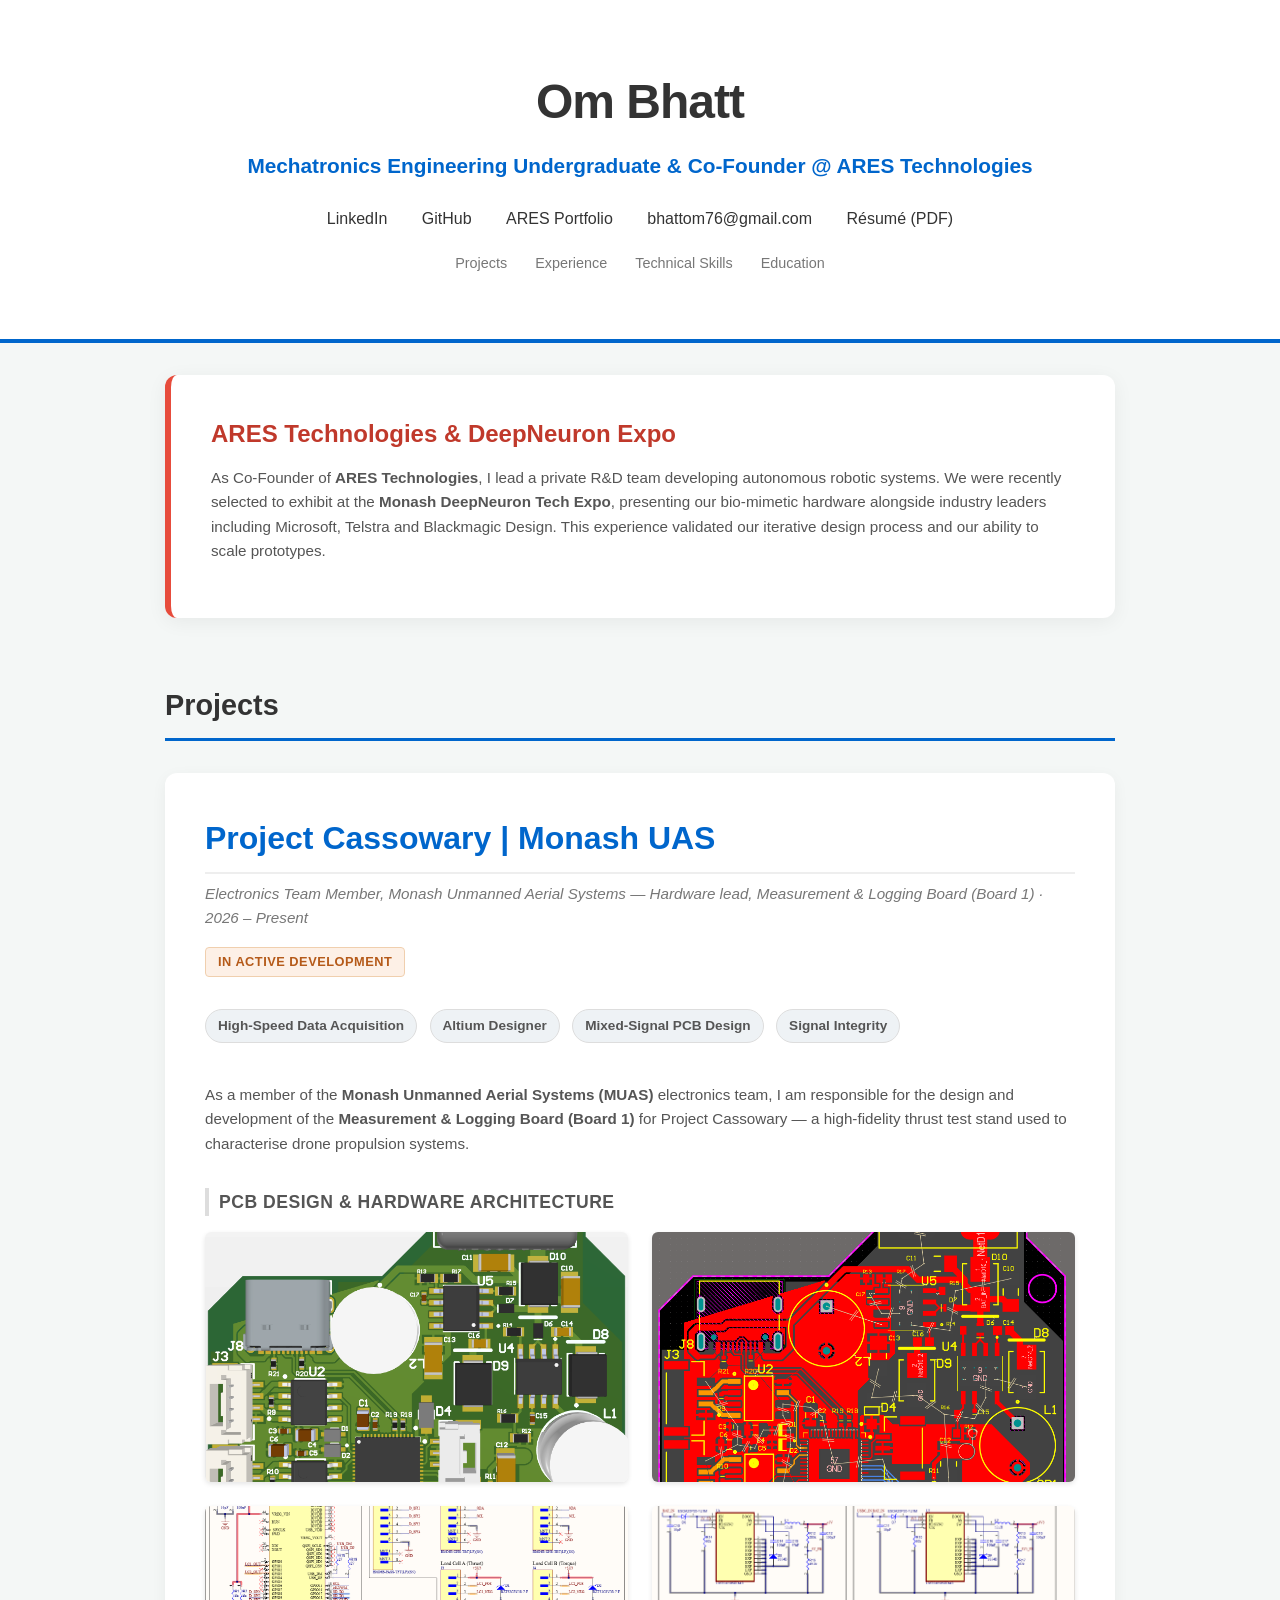
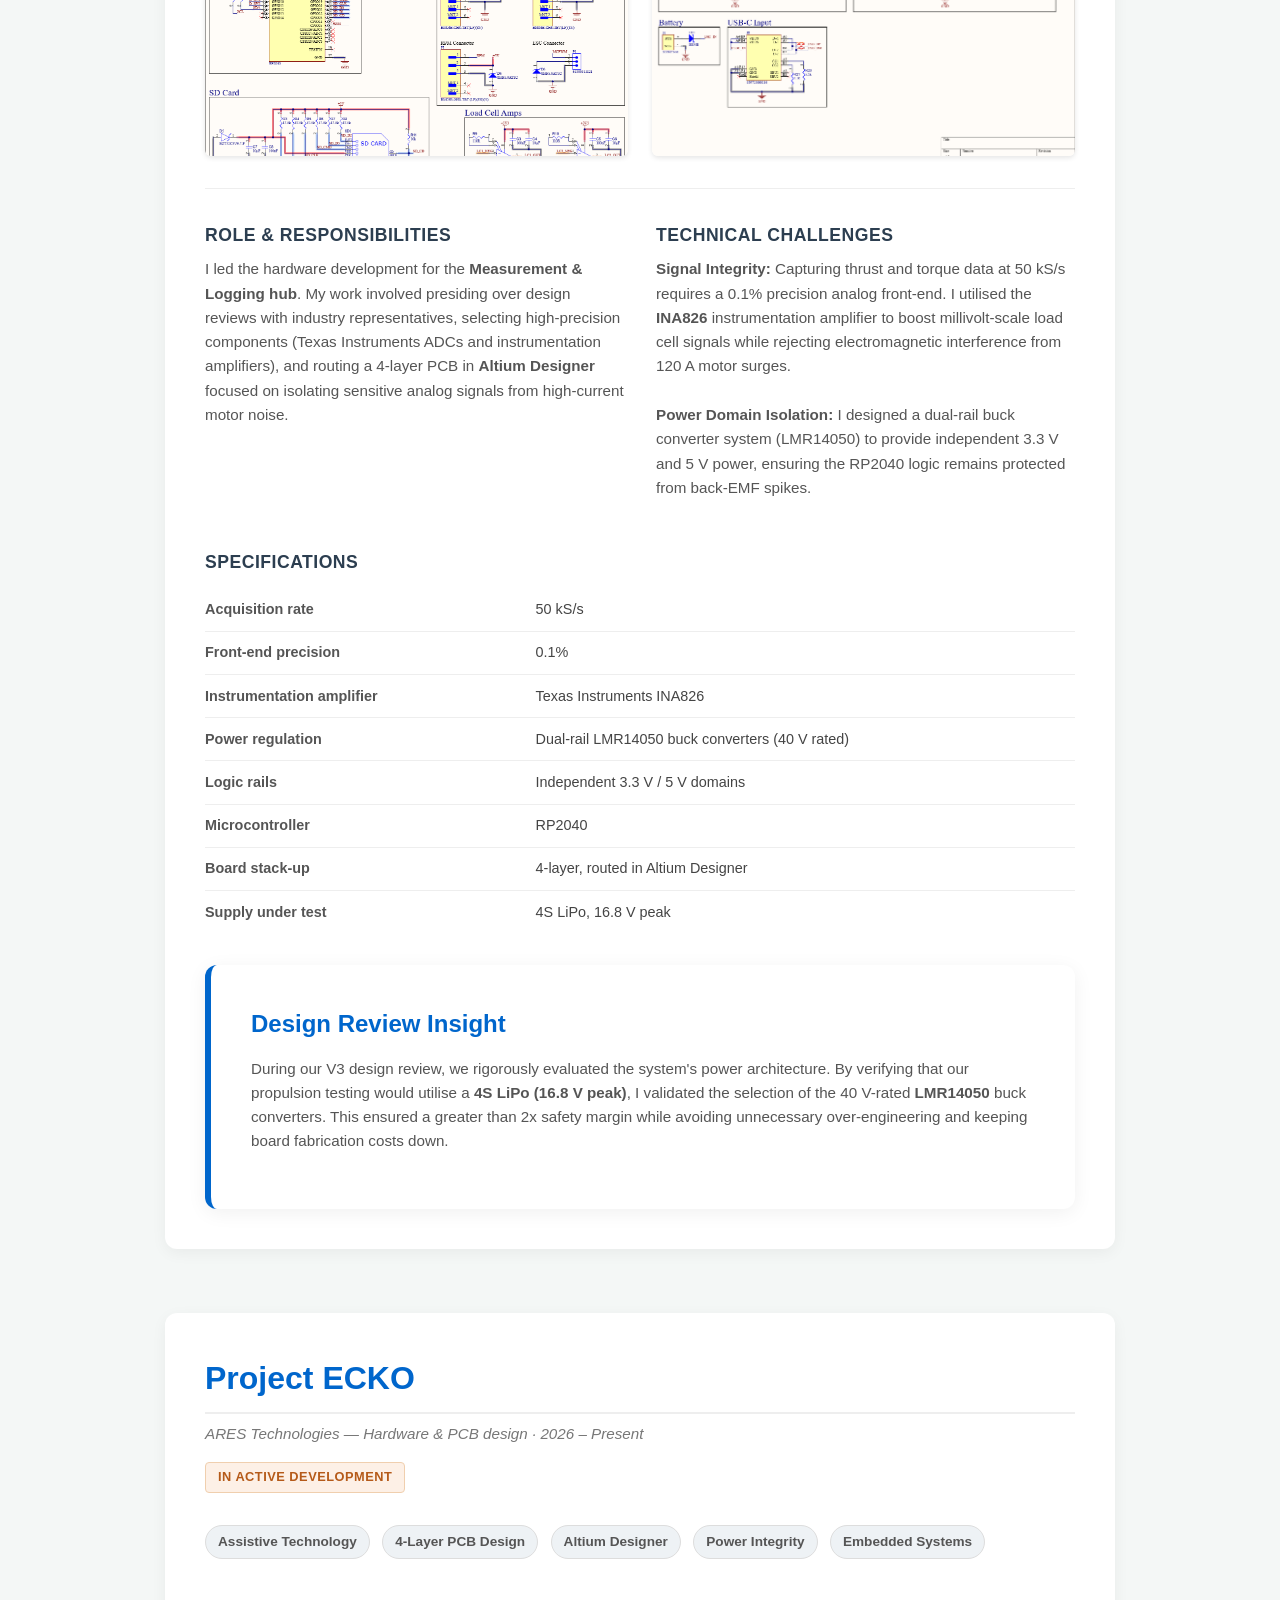
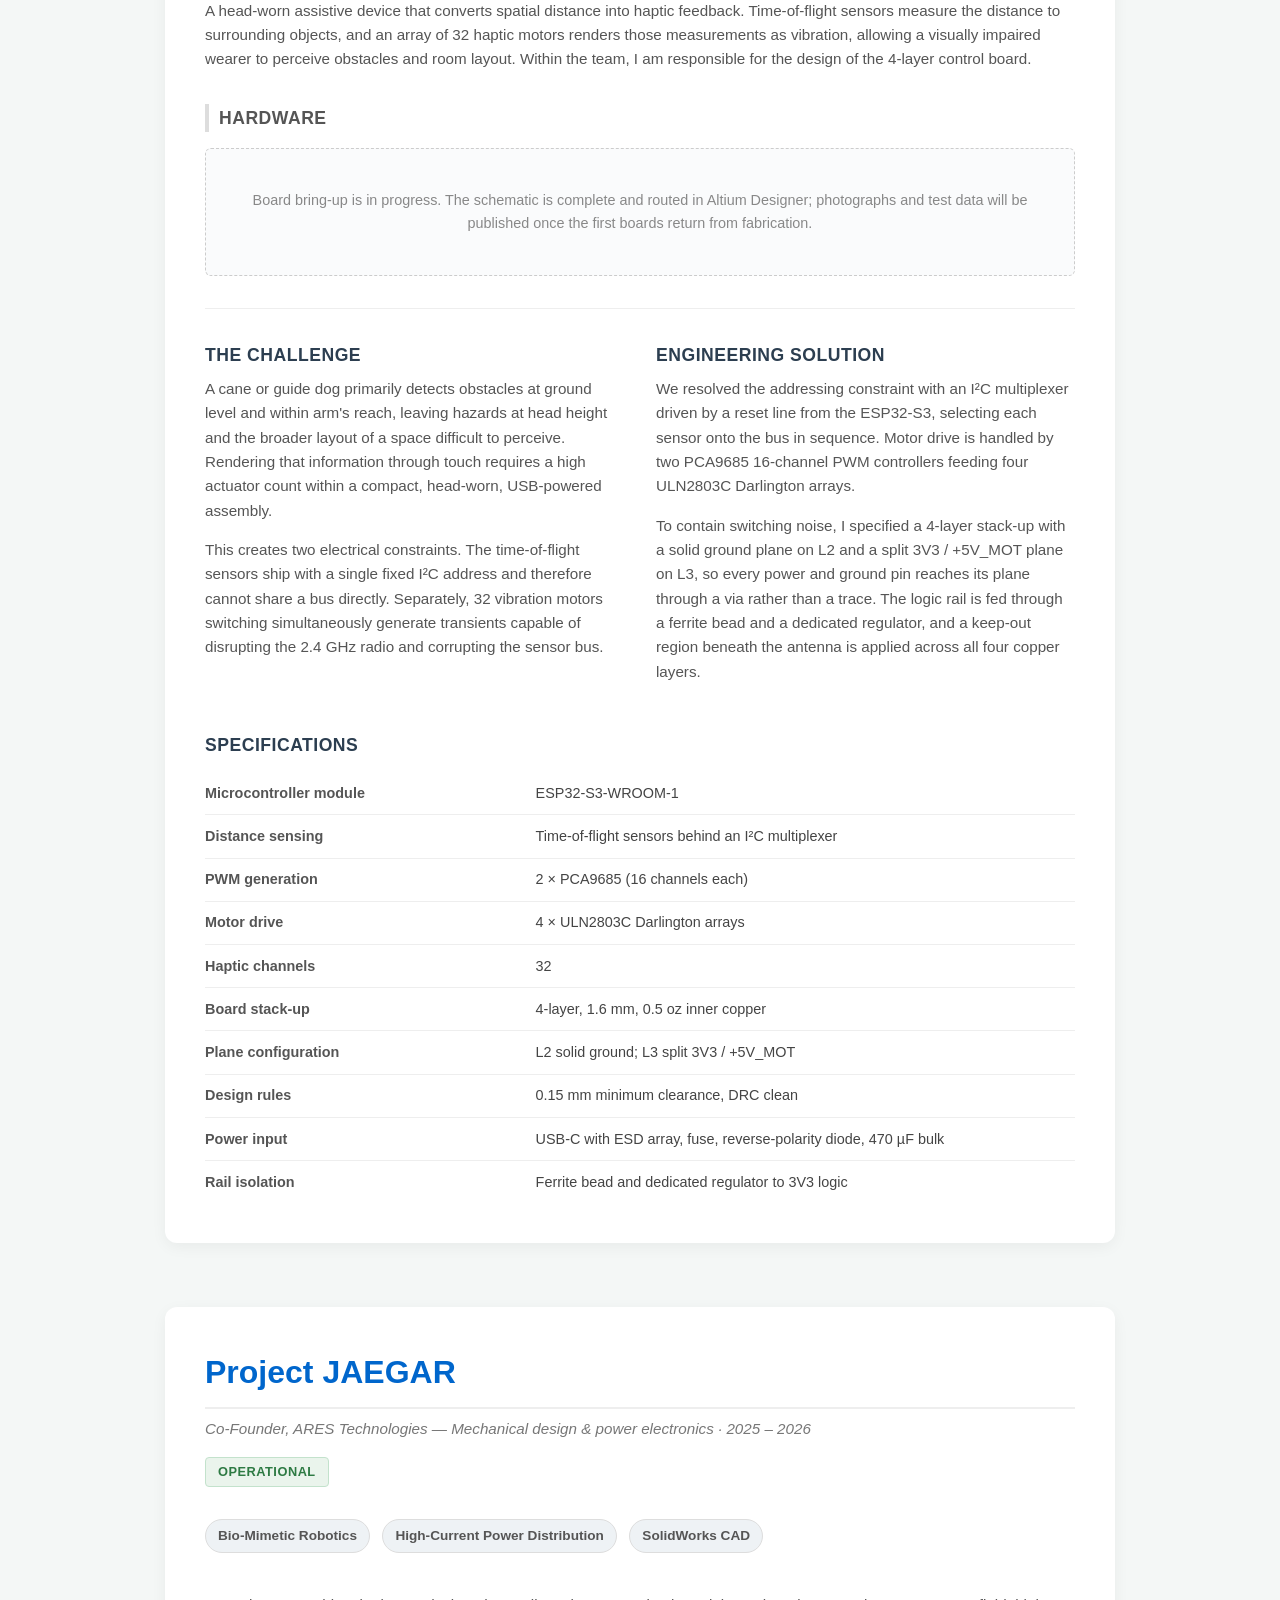
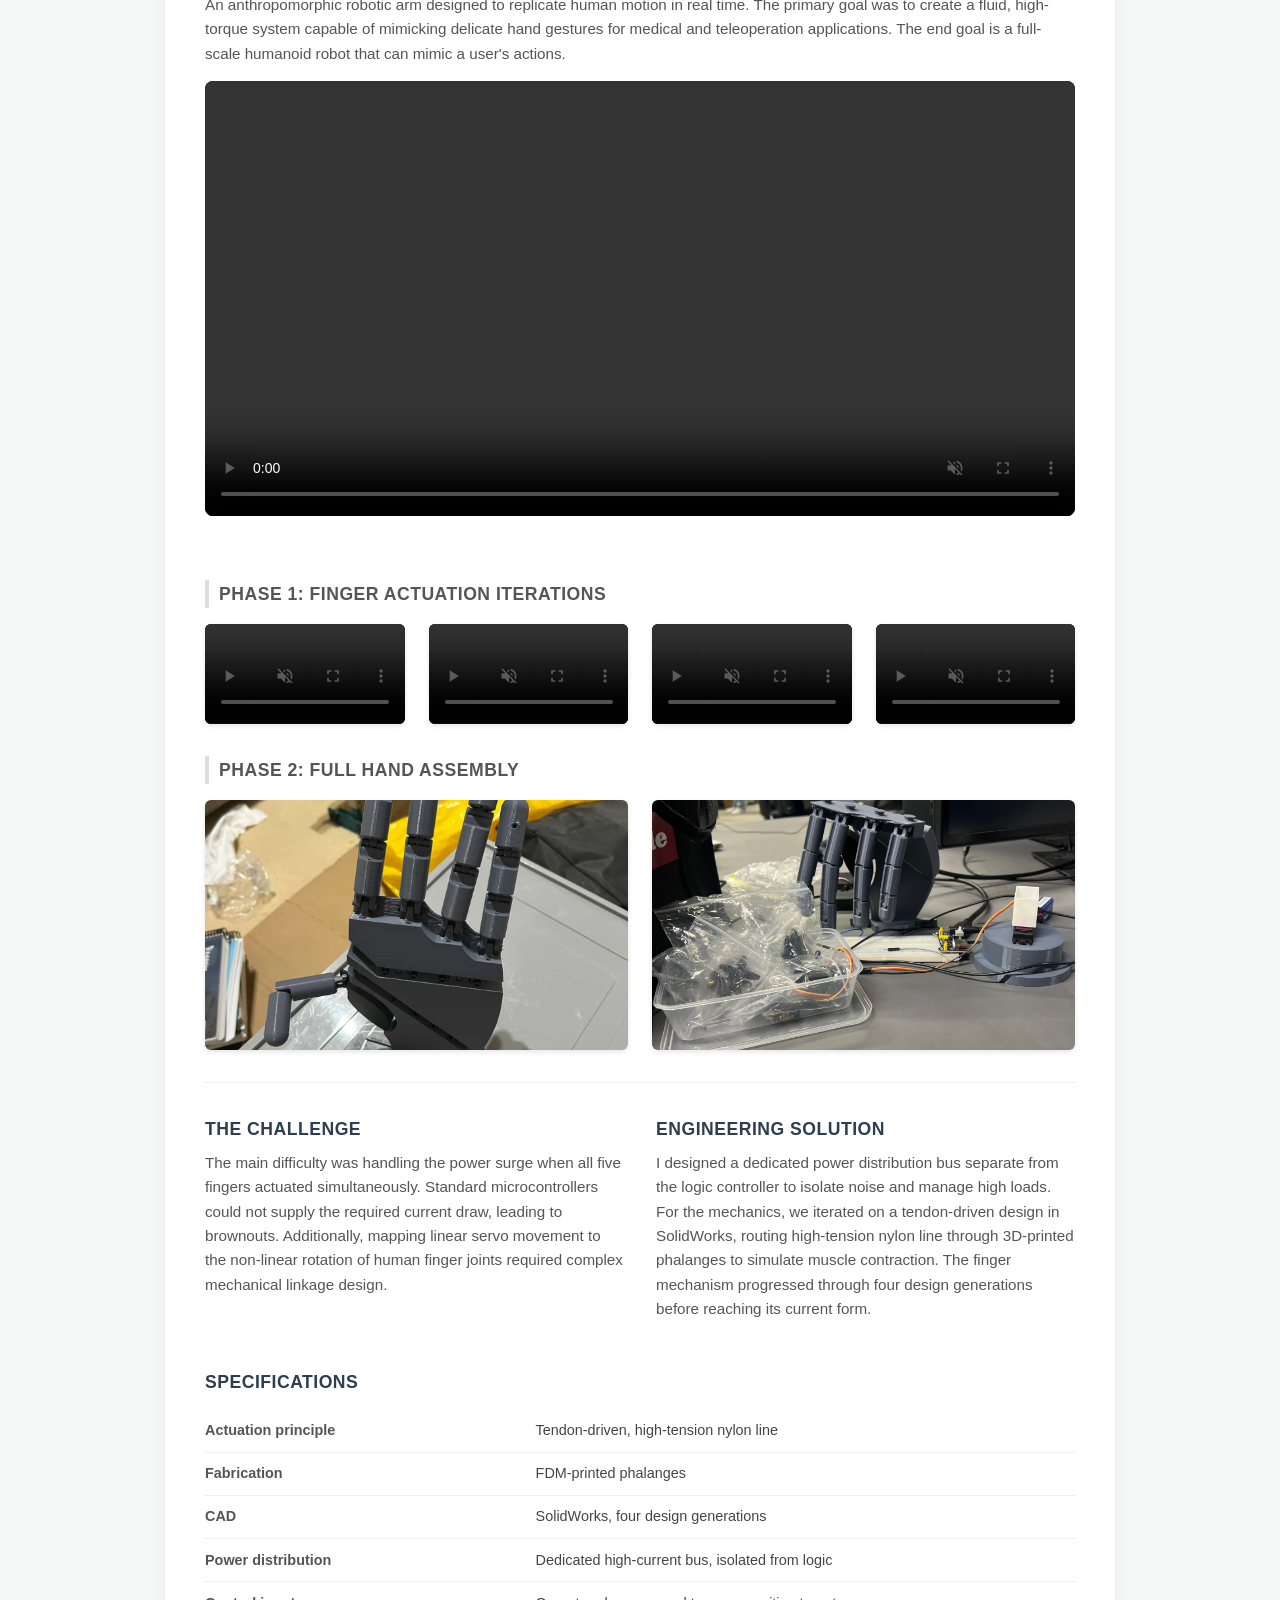
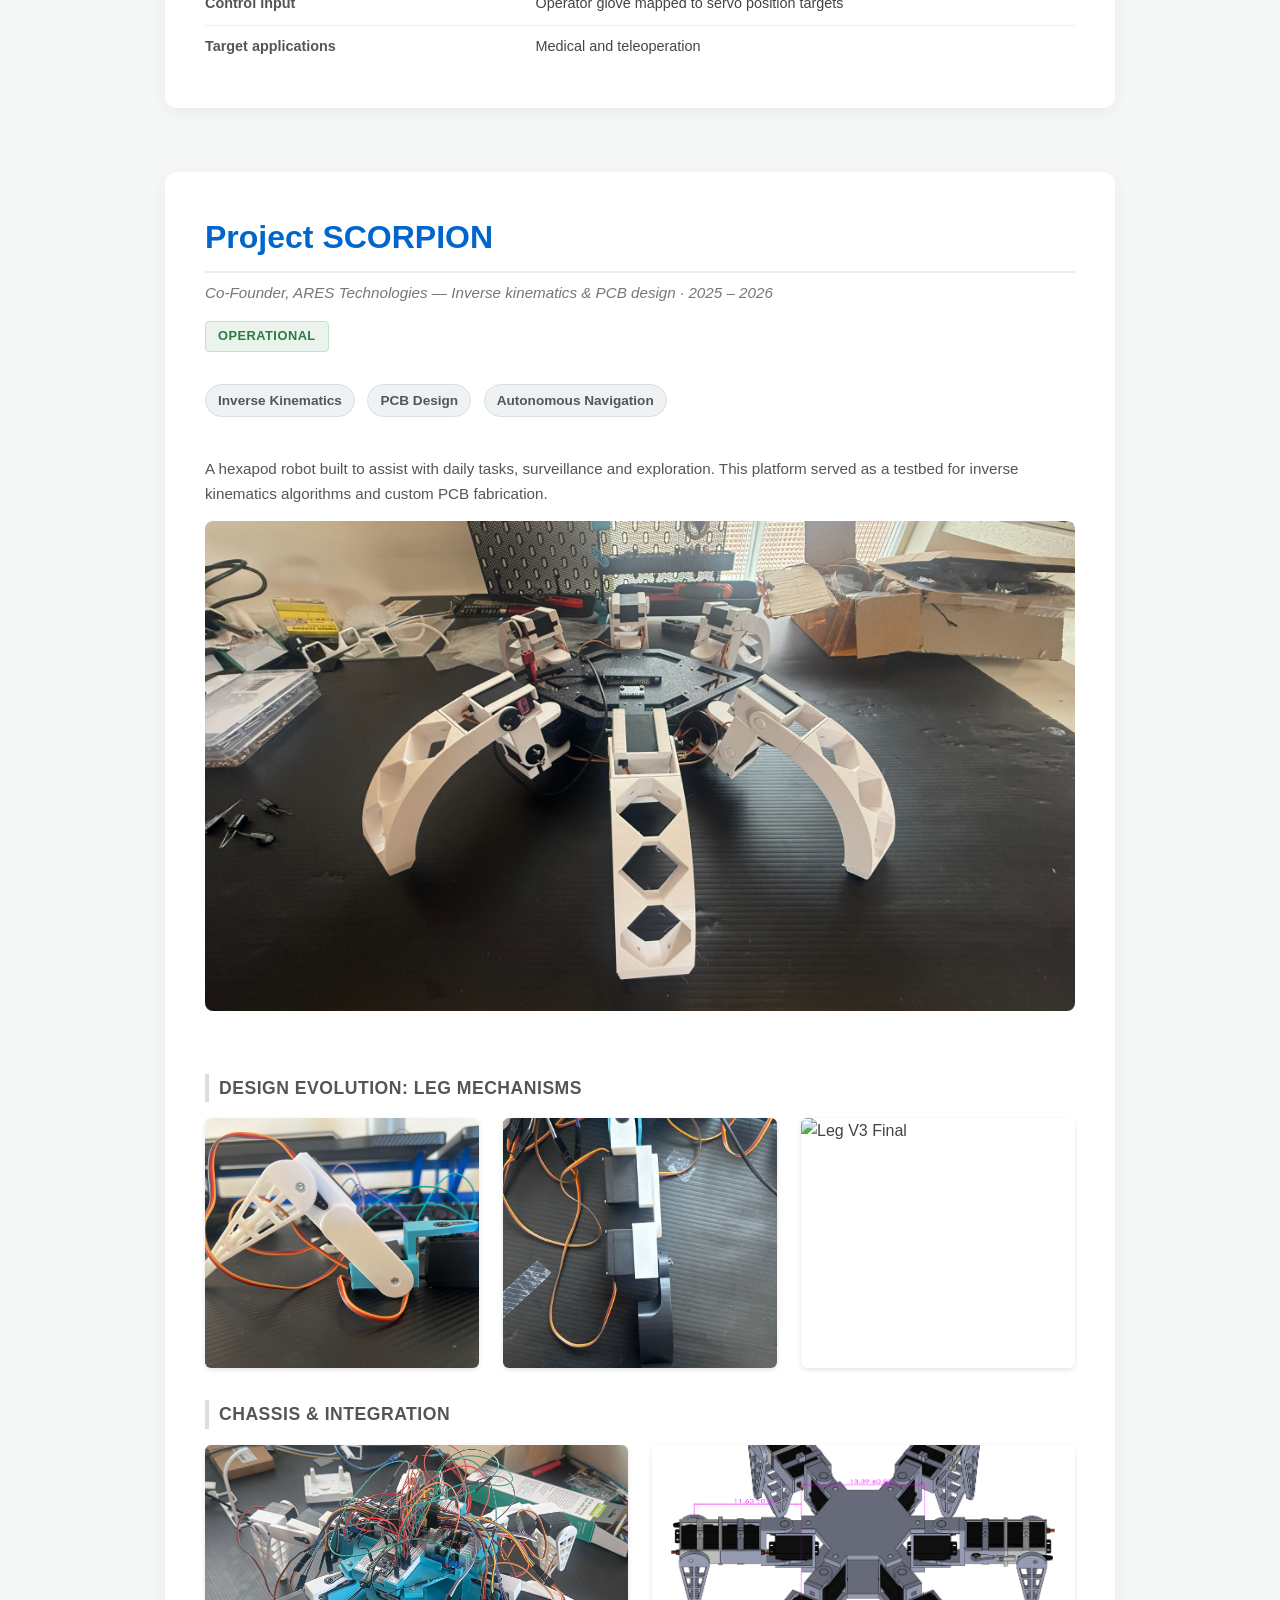
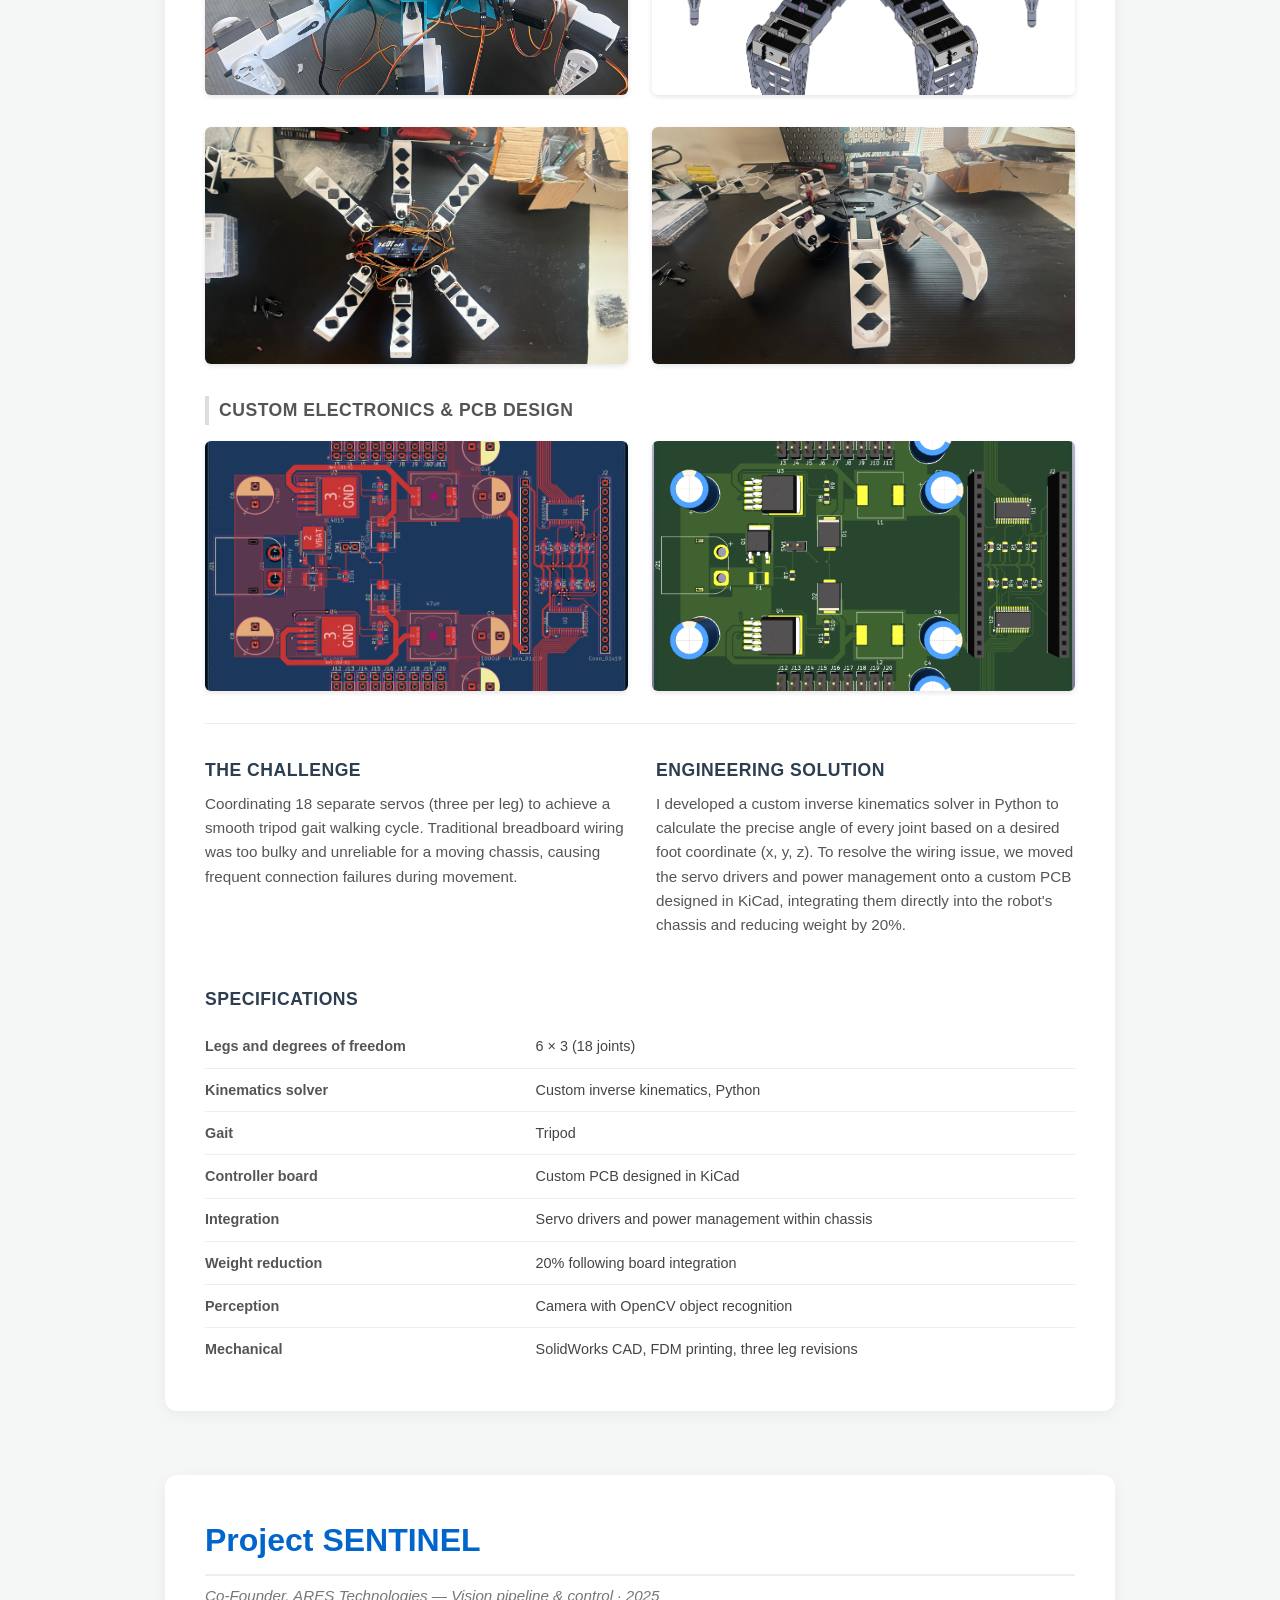
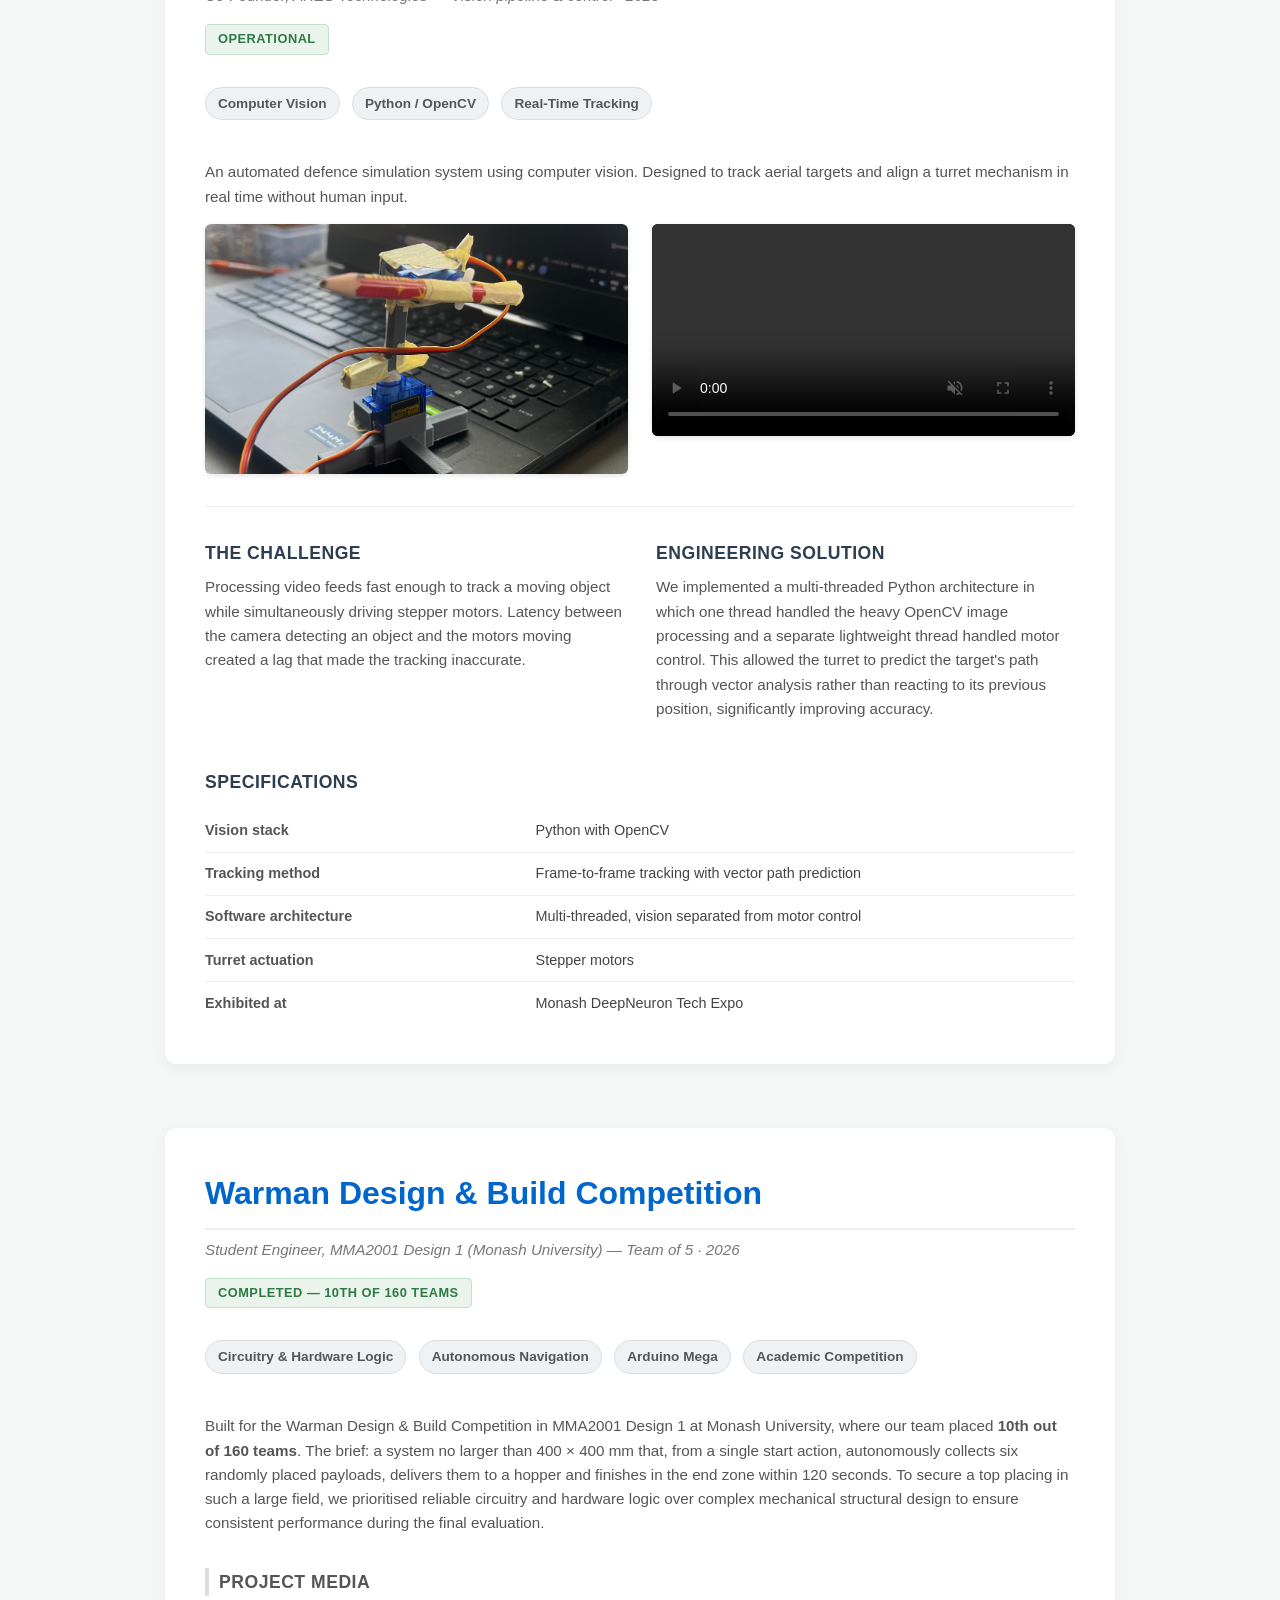
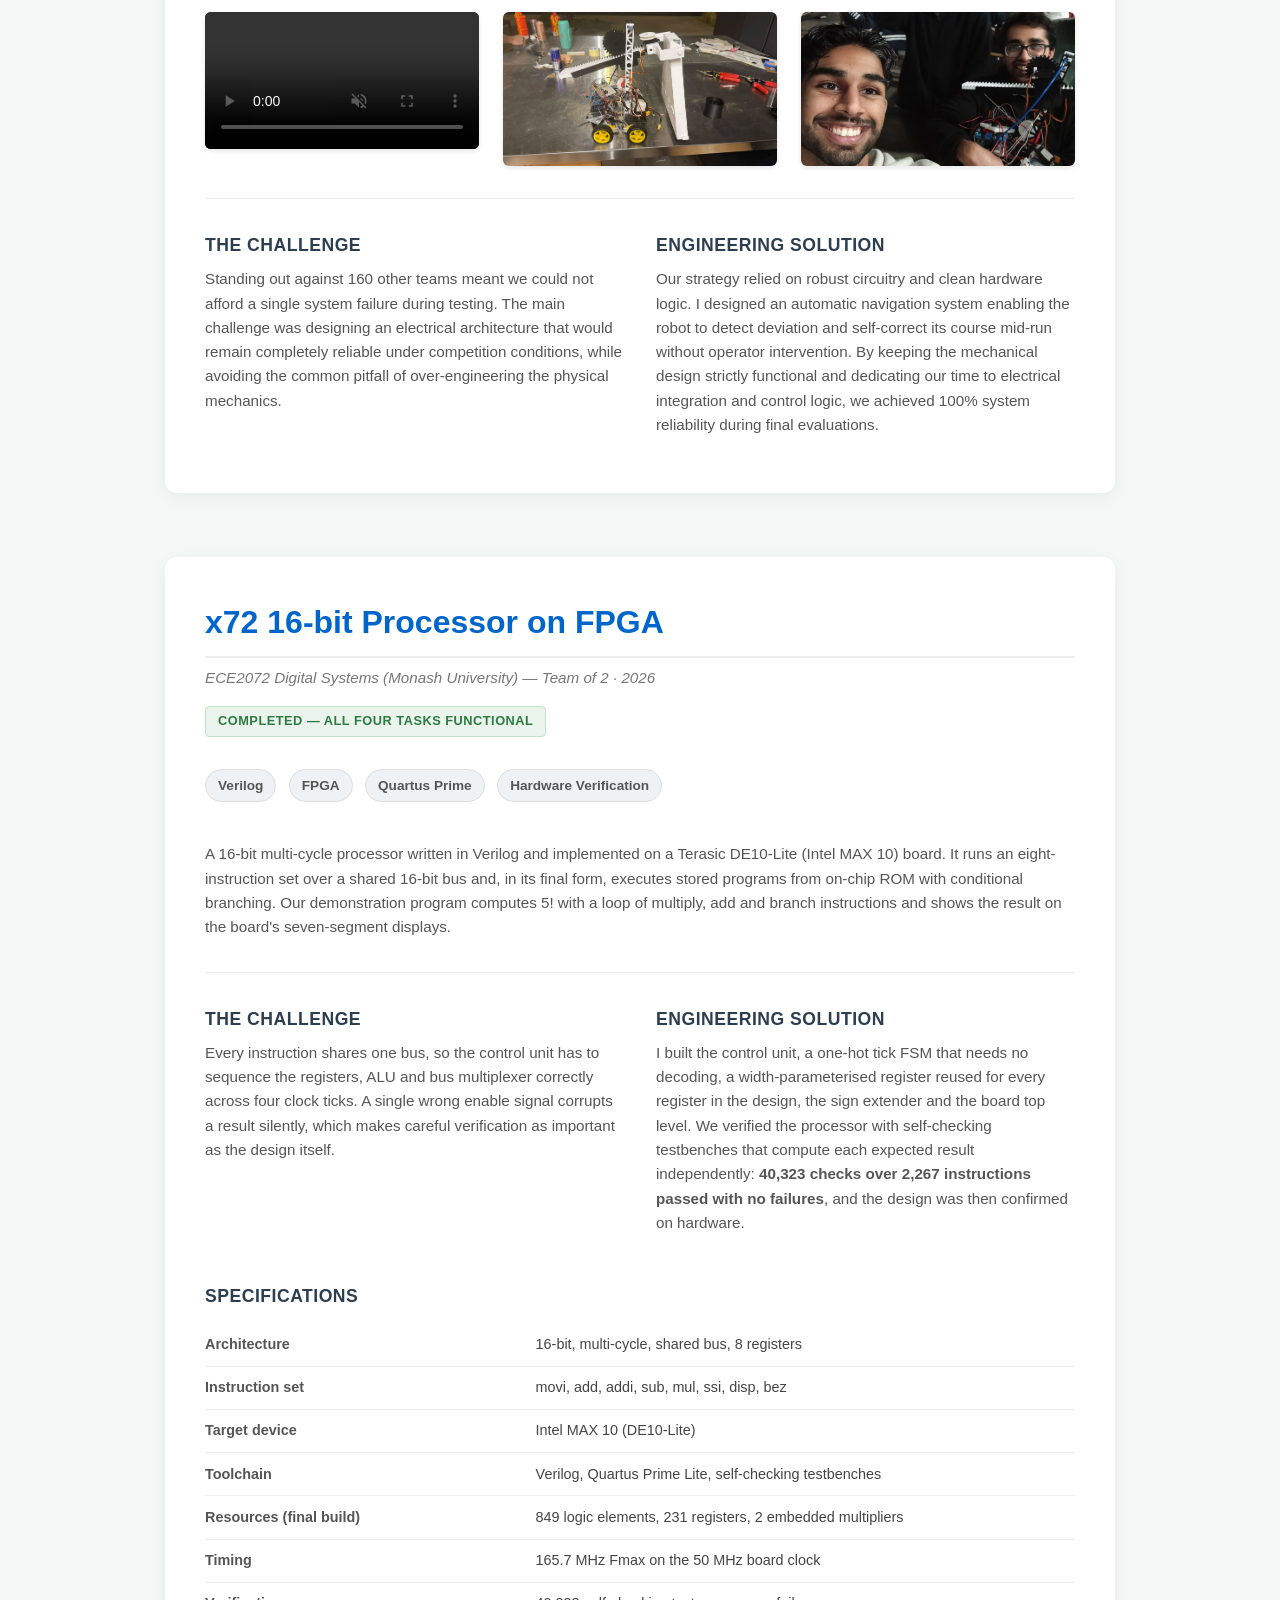
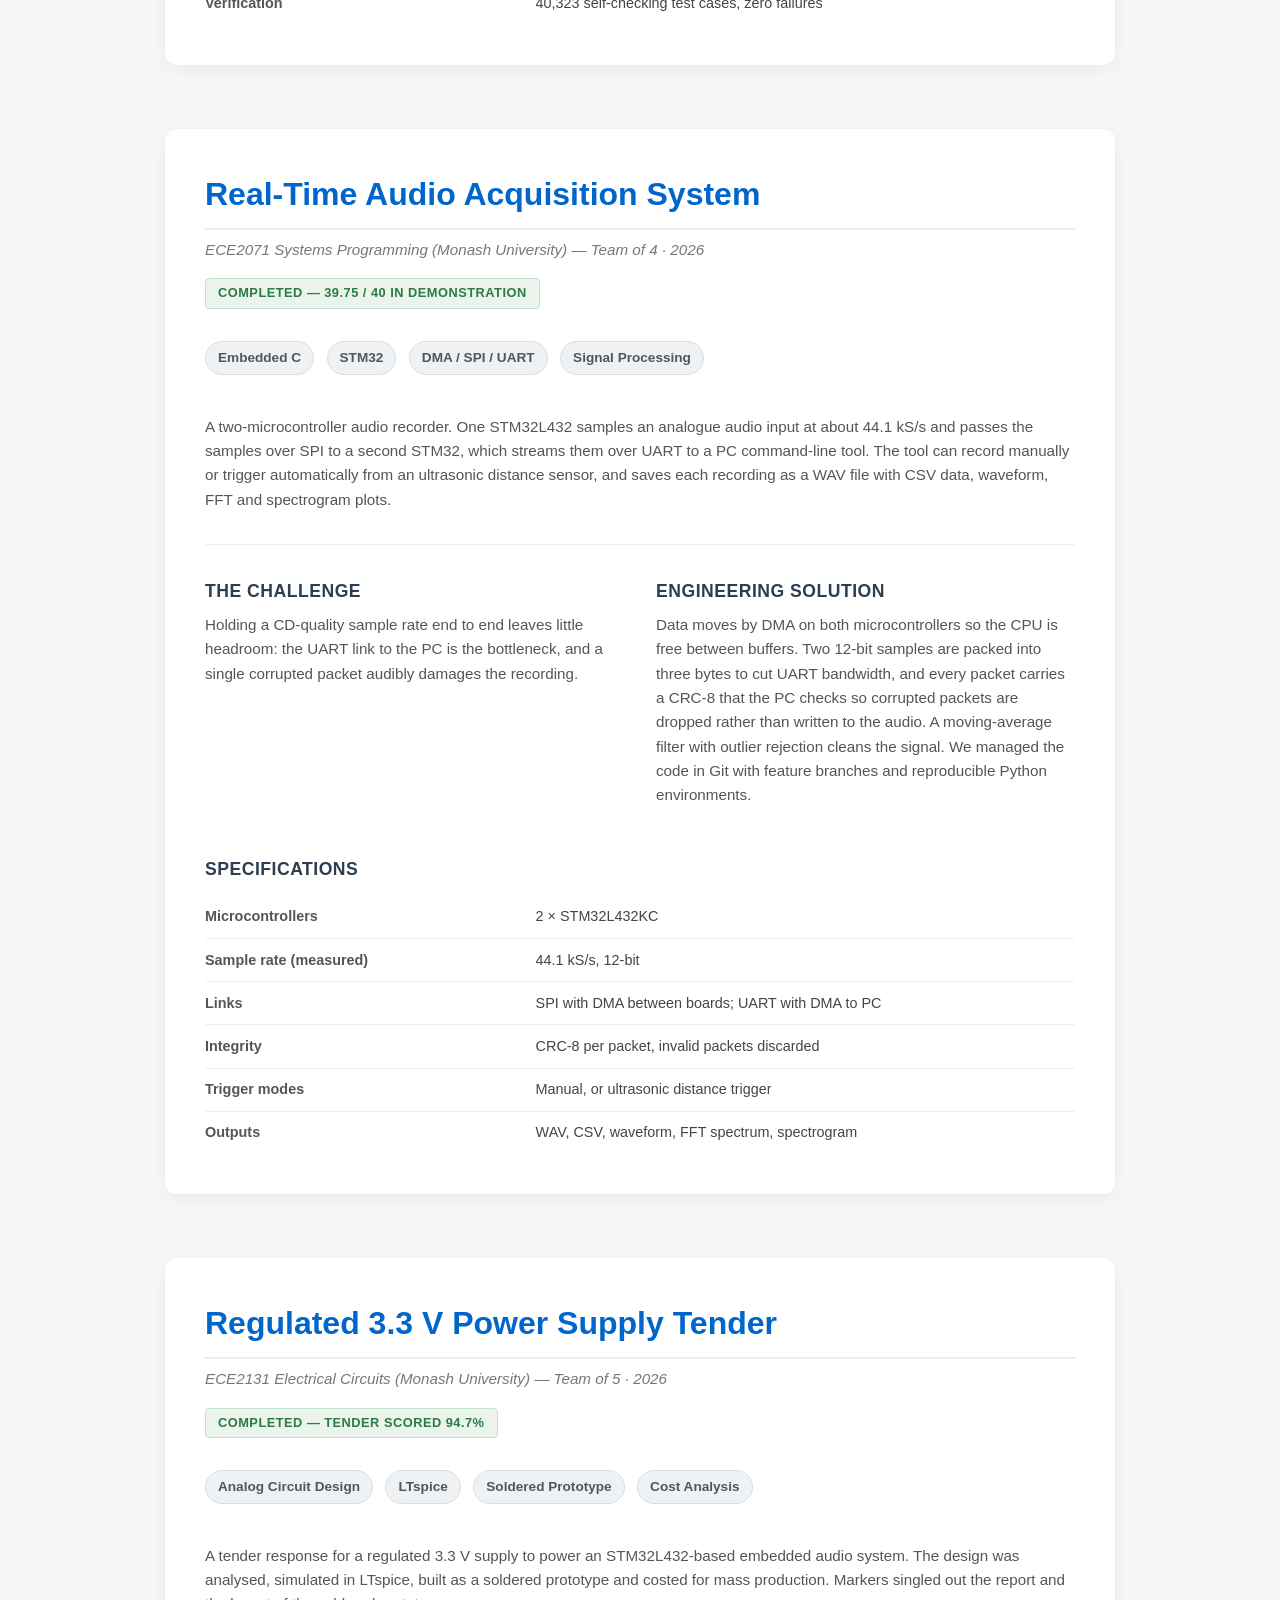
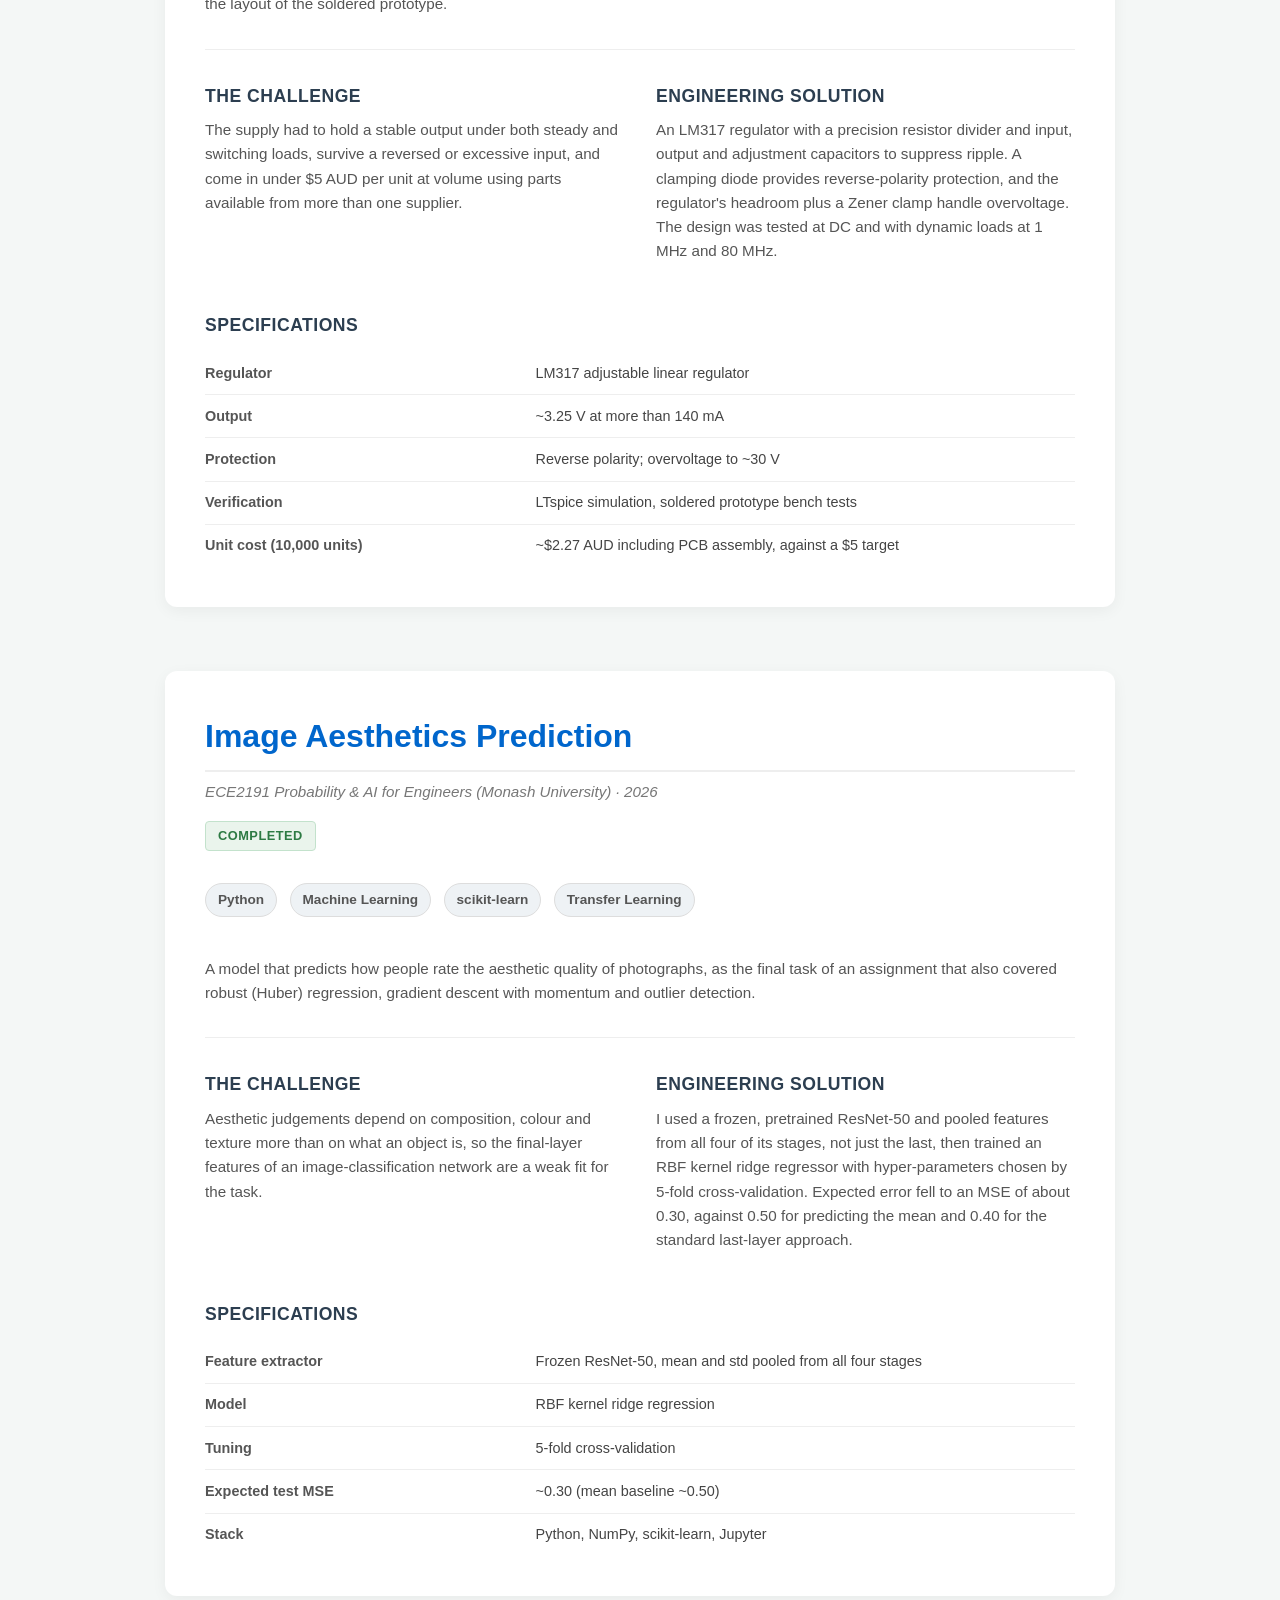
==== index.html @ 16845152 "Add Monash unit projects and skills; correct Warman competition name - Resume: new University Projec" ====
<!DOCTYPE html>
<html lang="en">
<head>
    <meta charset="UTF-8">
    <meta name="viewport" content="width=device-width, initial-scale=1.0">
    <title>Om Bhatt | Engineering Portfolio</title>
    <meta name="description" content="Engineering portfolio of Om Bhatt — mechatronics undergraduate at Monash University. Mixed-signal PCB design, robotics, embedded systems and computer vision.">
    <style>
        /* --- PROFESSIONAL ENGINEERING STYLING --- */
        :root {
            --monash-blue: #0066CC;
            --dark-gray: #333;
            --light-bg: #f4f7f6;
            --text-color: #444;
        }
        body { font-family: 'Segoe UI', Helvetica, Arial, sans-serif; margin: 0; padding: 0; background-color: var(--light-bg); color: var(--text-color); line-height: 1.6; }

        /* HEADER */
        header { background-color: white; border-bottom: 4px solid var(--monash-blue); padding: 4rem 1rem; text-align: center; }
        h1 { margin: 0; font-size: 3rem; color: var(--dark-gray); letter-spacing: -1px; }
        .subtitle { color: var(--monash-blue); font-weight: 600; font-size: 1.3rem; margin-top: 0.5rem; }
        .contact-info { margin-top: 1.5rem; font-size: 1rem; }
        .contact-info a { color: var(--dark-gray); text-decoration: none; margin: 0 15px; font-weight: 500; border-bottom: 2px solid transparent; transition: border-color 0.3s; }
        .contact-info a:hover { border-bottom: 2px solid var(--monash-blue); }

        .section-nav { margin-top: 1.25rem; font-size: 0.9rem; }
        .section-nav a { color: #777; text-decoration: none; margin: 0 12px; font-weight: 500; border-bottom: 2px solid transparent; transition: border-color 0.3s, color 0.3s; }
        .section-nav a:hover { color: var(--dark-gray); border-bottom: 2px solid var(--monash-blue); }

        /* LAYOUT CONTAINER */
        .container { max-width: 950px; margin: 0 auto; padding: 2rem; }

        /* HIGHLIGHT BOX */
        .highlight-box {
            background: white;
            padding: 2.5rem;
            border-radius: 12px;
            box-shadow: 0 4px 20px rgba(0,0,0,0.06);
            border-left: 6px solid #e74c3c;
            margin-bottom: 4rem;
        }
        .highlight-title { color: #c0392b; font-size: 1.5rem; font-weight: bold; margin-bottom: 0.8rem; }

        /* SECTION HEADING */
        .section-heading {
            font-size: 1.8rem;
            color: var(--dark-gray);
            margin: 0 0 2rem 0;
            padding-bottom: 0.6rem;
            border-bottom: 3px solid var(--monash-blue);
        }

        /* PROJECT SECTION */
        .project-section {
            background: white;
            border-radius: 12px;
            overflow: hidden;
            box-shadow: 0 4px 15px rgba(0,0,0,0.05);
            margin-bottom: 4rem;
        }

        .project-content { padding: 2.5rem; }
        .project-title { font-size: 2rem; color: var(--monash-blue); margin: 0 0 1rem 0; border-bottom: 2px solid #eee; padding-bottom: 0.5rem; }
        .project-role { font-size: 0.95rem; color: #777; margin: -0.5rem 0 1rem 0; font-style: italic; }

        /* STATUS LABEL */
        .status-label { display: inline-block; font-size: 0.8rem; font-weight: 600; padding: 4px 12px; border-radius: 4px; margin-bottom: 1rem; text-transform: uppercase; letter-spacing: 0.5px; }
        .status-dev { background: #fdf0e6; color: #b55a19; border: 1px solid #f0cfae; }
        .status-complete { background: #eaf4ec; color: #2d7a43; border: 1px solid #c3e2cc; }

        /* --- GALLERY STYLES --- */
        .gallery-title { font-size: 1.1rem; font-weight: bold; color: #555; margin-top: 2rem; margin-bottom: 1rem; text-transform: uppercase; letter-spacing: 0.5px; border-left: 4px solid #ddd; padding-left: 10px; }

        .gallery-grid {
            display: grid;
            grid-template-columns: repeat(auto-fit, minmax(200px, 1fr));
            gap: 1.5rem;
            margin-bottom: 2rem;
        }

        /* Media Items */
        .media-item { width: 100%; border-radius: 6px; box-shadow: 0 2px 5px rgba(0,0,0,0.1); transition: transform 0.2s; cursor: zoom-in; }
        .media-item:hover { transform: scale(1.02); }

        /* Video/Image specific styling */
        video.media-item { background: #000; max-height: 250px; object-fit: cover; }
        img.media-item { object-fit: cover; height: 100%; max-height: 250px; width: 100%; }

        /* Main Hero Media */
        .hero-media { width: 100%; max-height: 500px; object-fit: cover; background: #000; border-radius: 8px; margin-bottom: 1.5rem; cursor: zoom-in; }

        /* PENDING MEDIA NOTE */
        .media-pending {
            border: 1px dashed #ccc;
            border-radius: 6px;
            background: #fafbfc;
            padding: 2.5rem 2rem;
            text-align: center;
            color: #888;
            font-size: 0.9rem;
            margin-bottom: 2rem;
        }

        /* ENGINEERING DETAILS GRID */
        .details-grid {
            display: grid;
            grid-template-columns: 1fr 1fr;
            gap: 2rem;
            margin-top: 2rem;
            padding-top: 2rem;
            border-top: 1px solid #eee;
        }

        h4 { margin: 0 0 0.5rem 0; color: #2c3e50; font-size: 1.1rem; text-transform: uppercase; letter-spacing: 0.5px; }
        p { margin-top: 0; font-size: 0.95rem; color: #555; }

        /* SPECIFICATION TABLE */
        .spec-table { width: 100%; border-collapse: collapse; margin-top: 2rem; font-size: 0.9rem; }
        .spec-table caption { text-align: left; font-weight: bold; color: #2c3e50; font-size: 1.1rem; text-transform: uppercase; letter-spacing: 0.5px; padding-bottom: 0.8rem; }
        .spec-table th, .spec-table td { text-align: left; padding: 0.6rem 0.8rem 0.6rem 0; border-bottom: 1px solid #eee; vertical-align: top; }
        .spec-table th { width: 38%; color: #555; font-weight: 600; }
        .spec-table td { color: #444; }
        .spec-table tr:last-child th, .spec-table tr:last-child td { border-bottom: none; }

        /* LISTS */
        .detail-list { margin: 0; padding-left: 1.2rem; }
        .detail-list li { font-size: 0.95rem; color: #555; margin-bottom: 0.5rem; }

        /* TAGS */
        .tags { margin: 1rem 0 2rem 0; }
        .tag { display: inline-block; background: #eef2f5; padding: 5px 12px; border-radius: 20px; font-size: 0.85rem; font-weight: 600; color: #555; margin-right: 8px; margin-bottom: 8px; border: 1px solid #ddd; }

        /* EXPERIENCE ENTRIES */
        .entry { margin-bottom: 2.5rem; }
        .entry:last-child { margin-bottom: 0; }
        .entry-header { display: flex; justify-content: space-between; align-items: baseline; flex-wrap: wrap; gap: 0.5rem; border-bottom: 1px solid #eee; padding-bottom: 0.5rem; margin-bottom: 0.8rem; }
        .entry-role { font-size: 1.2rem; font-weight: 600; color: var(--dark-gray); margin: 0; }
        .entry-org { font-size: 0.95rem; color: var(--monash-blue); font-weight: 600; }
        .entry-date { font-size: 0.9rem; color: #888; font-style: italic; }

        /* SKILLS */
        .skill-group { margin-bottom: 2rem; }
        .skill-group:last-child { margin-bottom: 0; }
        .skill-group h4 { margin-bottom: 0.8rem; }

        /* EDUCATION */
        .edu-header { display: flex; justify-content: space-between; align-items: baseline; flex-wrap: wrap; gap: 0.5rem; }
        .edu-degree { font-size: 1.1rem; color: #555; font-style: italic; margin: 0.2rem 0 1rem 0; }
        .edu-grades { display: flex; gap: 3rem; flex-wrap: wrap; margin-top: 1.5rem; padding-top: 1.5rem; border-top: 1px solid #eee; }
        .grade-value { font-size: 1.8rem; font-weight: bold; color: var(--monash-blue); line-height: 1; }
        .grade-label { font-size: 0.85rem; color: #888; margin-top: 0.4rem; }

        @media (max-width: 768px) {
            .details-grid { grid-template-columns: 1fr; gap: 1rem; }
            h1 { font-size: 2rem; }
            .gallery-grid { grid-template-columns: 1fr; }
            .contact-info a, .section-nav a { display: inline-block; margin: 4px 10px; }
            .project-content { padding: 1.5rem; }
            .highlight-box { padding: 1.5rem; }
            .edu-grades { gap: 2rem; }
        }

        footer { text-align: center; padding: 4rem 0; color: #999; font-size: 0.9rem; }
    </style>
</head>
<body>

<header>
    <h1>Om Bhatt</h1>
    <p class="subtitle">Mechatronics Engineering Undergraduate &amp; Co-Founder @ ARES Technologies</p>
    <div class="contact-info">
        <a href="https://linkedin.com/in/ombhatt15/">LinkedIn</a>
        <a href="https://github.com/OmBhatt15">GitHub</a>
        <a href="https://www.instagram.com/ares_technologies/reels/">ARES Portfolio</a>
        <a href="mailto:bhattom76@gmail.com">bhattom76@gmail.com</a>
        <a href="Om_Bhatt_Resume.pdf">Résumé (PDF)</a>
    </div>
    <div class="section-nav">
        <a href="#projects">Projects</a>
        <a href="#experience">Experience</a>
        <a href="#skills">Technical Skills</a>
        <a href="#education">Education</a>
    </div>
</header>

<div class="container">

    <div class="highlight-box">
        <div class="highlight-title">ARES Technologies &amp; DeepNeuron Expo</div>
        <p>
            As Co-Founder of <strong>ARES Technologies</strong>, I lead a private R&amp;D team developing autonomous robotic systems.
            We were recently selected to exhibit at the <strong>Monash DeepNeuron Tech Expo</strong>, presenting our bio-mimetic hardware alongside
            industry leaders including Microsoft, Telstra and Blackmagic Design. This experience validated our iterative design process and our ability to scale prototypes.
        </p>
    </div>

    <h2 class="section-heading" id="projects">Projects</h2>

    <!-- ===================================================== CASSOWARY -->
    <div class="project-section">
        <div class="project-content">
            <h2 class="project-title">Project Cassowary | Monash UAS</h2>
            <p class="project-role">Electronics Team Member, Monash Unmanned Aerial Systems — Hardware lead, Measurement &amp; Logging Board (Board 1) · 2026 – Present</p>
            <span class="status-label status-dev">In Active Development</span>
            <div class="tags">
                <span class="tag">High-Speed Data Acquisition</span>
                <span class="tag">Altium Designer</span>
                <span class="tag">Mixed-Signal PCB Design</span>
                <span class="tag">Signal Integrity</span>
            </div>

            <p class="lead">
                As a member of the <strong>Monash Unmanned Aerial Systems (MUAS)</strong> electronics team, I am responsible for the design and development of the <strong>Measurement &amp; Logging Board (Board 1)</strong> for Project Cassowary — a high-fidelity thrust test stand used to characterise drone propulsion systems.
            </p>

            <div class="gallery-title">PCB Design &amp; Hardware Architecture</div>
            <div class="gallery-grid" style="grid-template-columns: repeat(2, 1fr);">
                <img src="MUAS_Cassowary_3DPCB.png" class="media-item" alt="Board 1 3D Render">
                <img src="MUAS_Cassowary_Routing.png" class="media-item" alt="Altium Layout View">
                <img src="MUAS_Cassowary_Schematic1.png" class="media-item" alt="Analog Front End Schematic">
                <img src="MUAS_Cassowary_Schematic2.png" class="media-item" alt="Power and Logic Schematic">
            </div>

            <div class="details-grid">
                <div>
                    <h4>Role &amp; Responsibilities</h4>
                    <p>
                        I led the hardware development for the <strong>Measurement &amp; Logging hub</strong>. My work involved presiding over design reviews with industry representatives, selecting high-precision components (Texas Instruments ADCs and instrumentation amplifiers), and routing a 4-layer PCB in <strong>Altium Designer</strong> focused on isolating sensitive analog signals from high-current motor noise.
                    </p>
                </div>
                <div>
                    <h4>Technical Challenges</h4>
                    <p>
                        <strong>Signal Integrity:</strong> Capturing thrust and torque data at 50 kS/s requires a 0.1% precision analog front-end. I utilised the <strong>INA826</strong> instrumentation amplifier to boost millivolt-scale load cell signals while rejecting electromagnetic interference from 120 A motor surges.<br><br>
                        <strong>Power Domain Isolation:</strong> I designed a dual-rail buck converter system (LMR14050) to provide independent 3.3 V and 5 V power, ensuring the RP2040 logic remains protected from back-EMF spikes.
                    </p>
                </div>
            </div>

            <table class="spec-table">
                <caption>Specifications</caption>
                <tr><th>Acquisition rate</th><td>50 kS/s</td></tr>
                <tr><th>Front-end precision</th><td>0.1%</td></tr>
                <tr><th>Instrumentation amplifier</th><td>Texas Instruments INA826</td></tr>
                <tr><th>Power regulation</th><td>Dual-rail LMR14050 buck converters (40 V rated)</td></tr>
                <tr><th>Logic rails</th><td>Independent 3.3 V / 5 V domains</td></tr>
                <tr><th>Microcontroller</th><td>RP2040</td></tr>
                <tr><th>Board stack-up</th><td>4-layer, routed in Altium Designer</td></tr>
                <tr><th>Supply under test</th><td>4S LiPo, 16.8 V peak</td></tr>
            </table>

            <div class="highlight-box" style="margin-bottom: 0; margin-top: 2rem; border-left-color: var(--monash-blue);">
                <div class="highlight-title" style="color: var(--monash-blue);">Design Review Insight</div>
                <p>
                    During our V3 design review, we rigorously evaluated the system's power architecture. By verifying that our propulsion testing would utilise a <strong>4S LiPo (16.8 V peak)</strong>, I validated the selection of the 40 V-rated <strong>LMR14050</strong> buck converters. This ensured a greater than 2x safety margin while avoiding unnecessary over-engineering and keeping board fabrication costs down.
                </p>
            </div>
        </div>
    </div>

    <!-- ========================================================== ECKO -->
    <div class="project-section">
        <div class="project-content">
            <h2 class="project-title">Project ECKO</h2>
            <p class="project-role">ARES Technologies — Hardware &amp; PCB design · 2026 – Present</p>
            <span class="status-label status-dev">In Active Development</span>
            <div class="tags">
                <span class="tag">Assistive Technology</span>
                <span class="tag">4-Layer PCB Design</span>
                <span class="tag">Altium Designer</span>
                <span class="tag">Power Integrity</span>
                <span class="tag">Embedded Systems</span>
            </div>

            <p class="lead">
                A head-worn assistive device that converts spatial distance into haptic feedback. Time-of-flight sensors measure the distance to surrounding objects, and an array of 32 haptic motors renders those measurements as vibration, allowing a visually impaired wearer to perceive obstacles and room layout. Within the team, I am responsible for the design of the 4-layer control board.
            </p>

            <div class="gallery-title">Hardware</div>
            <div class="media-pending">
                Board bring-up is in progress. The schematic is complete and routed in Altium Designer; photographs and test data will be published once the first boards return from fabrication.
            </div>

            <div class="details-grid">
                <div>
                    <h4>The Challenge</h4>
                    <p>
                        A cane or guide dog primarily detects obstacles at ground level and within arm's reach, leaving hazards at head height and the broader layout of a space difficult to perceive. Rendering that information through touch requires a high actuator count within a compact, head-worn, USB-powered assembly.
                    </p>
                    <p>
                        This creates two electrical constraints. The time-of-flight sensors ship with a single fixed I²C address and therefore cannot share a bus directly. Separately, 32 vibration motors switching simultaneously generate transients capable of disrupting the 2.4 GHz radio and corrupting the sensor bus.
                    </p>
                </div>
                <div>
                    <h4>Engineering Solution</h4>
                    <p>
                        We resolved the addressing constraint with an I²C multiplexer driven by a reset line from the ESP32-S3, selecting each sensor onto the bus in sequence. Motor drive is handled by two PCA9685 16-channel PWM controllers feeding four ULN2803C Darlington arrays.
                    </p>
                    <p>
                        To contain switching noise, I specified a 4-layer stack-up with a solid ground plane on L2 and a split 3V3 / +5V_MOT plane on L3, so every power and ground pin reaches its plane through a via rather than a trace. The logic rail is fed through a ferrite bead and a dedicated regulator, and a keep-out region beneath the antenna is applied across all four copper layers.
                    </p>
                </div>
            </div>

            <table class="spec-table">
                <caption>Specifications</caption>
                <tr><th>Microcontroller module</th><td>ESP32-S3-WROOM-1</td></tr>
                <tr><th>Distance sensing</th><td>Time-of-flight sensors behind an I²C multiplexer</td></tr>
                <tr><th>PWM generation</th><td>2 × PCA9685 (16 channels each)</td></tr>
                <tr><th>Motor drive</th><td>4 × ULN2803C Darlington arrays</td></tr>
                <tr><th>Haptic channels</th><td>32</td></tr>
                <tr><th>Board stack-up</th><td>4-layer, 1.6 mm, 0.5 oz inner copper</td></tr>
                <tr><th>Plane configuration</th><td>L2 solid ground; L3 split 3V3 / +5V_MOT</td></tr>
                <tr><th>Design rules</th><td>0.15 mm minimum clearance, DRC clean</td></tr>
                <tr><th>Power input</th><td>USB-C with ESD array, fuse, reverse-polarity diode, 470 µF bulk</td></tr>
                <tr><th>Rail isolation</th><td>Ferrite bead and dedicated regulator to 3V3 logic</td></tr>
            </table>
        </div>
    </div>

    <!-- ======================================================== JAEGAR -->
    <div class="project-section">
        <div class="project-content">
            <h2 class="project-title">Project JAEGAR</h2>
            <p class="project-role">Co-Founder, ARES Technologies — Mechanical design &amp; power electronics · 2025 – 2026</p>
            <span class="status-label status-complete">Operational</span>
            <div class="tags">
                <span class="tag">Bio-Mimetic Robotics</span>
                <span class="tag">High-Current Power Distribution</span>
                <span class="tag">SolidWorks CAD</span>
            </div>

            <p class="lead">
                An anthropomorphic robotic arm designed to replicate human motion in real time.
                The primary goal was to create a fluid, high-torque system capable of mimicking delicate hand gestures for medical and teleoperation applications.
                The end goal is a full-scale humanoid robot that can mimic a user's actions.
            </p>

            <video class="hero-media" controls muted playsinline preload="metadata">
                <source src="JAEGAR%20Finger%20V4%20Compressed.mp4" type="video/mp4">
            </video>

            <div class="gallery-title">Phase 1: Finger Actuation Iterations</div>
            <div class="gallery-grid" style="grid-template-columns: repeat(4, 1fr);">
                <video class="media-item" controls muted playsinline preload="metadata">
                    <source src="JAEGAR%20Finger%20V1%20Compressed.mp4" type="video/mp4">
                </video>
                <video class="media-item" controls muted playsinline preload="metadata">
                    <source src="JAEGAR%20Finger%20V2%20Compressed.mp4" type="video/mp4">
                </video>
                <video class="media-item" controls muted playsinline preload="metadata">
                    <source src="JAEGAR%20Finger%20V3%20Compressed.mp4" type="video/mp4">
                </video>
                <video class="media-item" controls muted playsinline preload="metadata">
                    <source src="JAEGAR%20Finger%20V4%20Compressed.mp4" type="video/mp4">
                </video>
            </div>

            <div class="gallery-title">Phase 2: Full Hand Assembly</div>
            <div class="gallery-grid" style="grid-template-columns: 1fr 1fr;">
                <img src="JAEGAR%20Hand%20V3.jpeg" class="media-item" alt="JAEGAR Hand V3">
                <img src="Crippled%20JAEGAR%20Hand%20V3.jpeg" class="media-item" alt="JAEGAR Hand Prototype">
            </div>

            <div class="details-grid">
                <div>
                    <h4>The Challenge</h4>
                    <p>
                        The main difficulty was handling the power surge when all five fingers actuated simultaneously.
                        Standard microcontrollers could not supply the required current draw, leading to brownouts.
                        Additionally, mapping linear servo movement to the non-linear rotation of human finger joints required complex mechanical linkage design.
                    </p>
                </div>
                <div>
                    <h4>Engineering Solution</h4>
                    <p>
                        I designed a dedicated power distribution bus separate from the logic controller to isolate noise and manage high loads.
                        For the mechanics, we iterated on a tendon-driven design in SolidWorks, routing high-tension nylon line through 3D-printed phalanges to simulate muscle contraction. The finger mechanism progressed through four design generations before reaching its current form.
                    </p>
                </div>
            </div>

            <table class="spec-table">
                <caption>Specifications</caption>
                <tr><th>Actuation principle</th><td>Tendon-driven, high-tension nylon line</td></tr>
                <tr><th>Fabrication</th><td>FDM-printed phalanges</td></tr>
                <tr><th>CAD</th><td>SolidWorks, four design generations</td></tr>
                <tr><th>Power distribution</th><td>Dedicated high-current bus, isolated from logic</td></tr>
                <tr><th>Control input</th><td>Operator glove mapped to servo position targets</td></tr>
                <tr><th>Target applications</th><td>Medical and teleoperation</td></tr>
            </table>
        </div>
    </div>

    <!-- ====================================================== SCORPION -->
    <div class="project-section">
        <div class="project-content">
            <h2 class="project-title">Project SCORPION</h2>
            <p class="project-role">Co-Founder, ARES Technologies — Inverse kinematics &amp; PCB design · 2025 – 2026</p>
            <span class="status-label status-complete">Operational</span>
            <div class="tags">
                <span class="tag">Inverse Kinematics</span>
                <span class="tag">PCB Design</span>
                <span class="tag">Autonomous Navigation</span>
            </div>

            <p class="lead">
                A hexapod robot built to assist with daily tasks, surveillance and exploration.
                This platform served as a testbed for inverse kinematics algorithms and custom PCB fabrication.
            </p>

            <img src="SCORPION%20V2%20Top.jpeg" class="hero-media" alt="SCORPION Main View">

            <div class="gallery-title">Design Evolution: Leg Mechanisms</div>
            <div class="gallery-grid" style="grid-template-columns: repeat(3, 1fr);">
                <img src="SCORPION%20Leg%20V1.jpeg" class="media-item" alt="Leg V1">
                <img src="SCORPION%20Leg%20V2.jpeg" class="media-item" alt="Leg V2">
                <img src="SCORPION%20Leg%20V3.png" class="media-item" alt="Leg V3 Final">
            </div>

            <div class="gallery-title">Chassis &amp; Integration</div>
            <div class="gallery-grid" style="grid-template-columns: 1fr 1fr;">
                <img src="SCORPION%20V1.jpeg" class="media-item" alt="SCORPION V1">
                <img src="SCORPION%20V1%20CAD.png" class="media-item" alt="SCORPION V1 CAD">
            </div>

            <div class="gallery-grid" style="grid-template-columns: 1fr 1fr;">
                <img src="SCORPION%20V2%20Below.jpeg" class="media-item" alt="SCORPION V2 Bottom View">
                <img src="SCORPION%20V2%20Top.jpeg" class="media-item" alt="SCORPION V2 Top View">
            </div>

            <div class="gallery-title">Custom Electronics &amp; PCB Design</div>
            <div class="gallery-grid" style="grid-template-columns: 1fr 1fr;">
                <img src="pcb_wiring.png" class="media-item" alt="SCORPION PCB Schematic">
                <img src="pcb_3d.png" class="media-item" alt="SCORPION PCB 3D View">
            </div>

            <div class="details-grid">
                <div>
                    <h4>The Challenge</h4>
                    <p>
                        Coordinating 18 separate servos (three per leg) to achieve a smooth tripod gait walking cycle.
                        Traditional breadboard wiring was too bulky and unreliable for a moving chassis, causing frequent connection failures during movement.
                    </p>
                </div>
                <div>
                    <h4>Engineering Solution</h4>
                    <p>
                        I developed a custom inverse kinematics solver in Python to calculate the precise angle of every joint based on a desired foot coordinate (x, y, z).
                        To resolve the wiring issue, we moved the servo drivers and power management onto a custom PCB designed in KiCad, integrating them directly into the robot's chassis and reducing weight by 20%.
                    </p>
                </div>
            </div>

            <table class="spec-table">
                <caption>Specifications</caption>
                <tr><th>Legs and degrees of freedom</th><td>6 × 3 (18 joints)</td></tr>
                <tr><th>Kinematics solver</th><td>Custom inverse kinematics, Python</td></tr>
                <tr><th>Gait</th><td>Tripod</td></tr>
                <tr><th>Controller board</th><td>Custom PCB designed in KiCad</td></tr>
                <tr><th>Integration</th><td>Servo drivers and power management within chassis</td></tr>
                <tr><th>Weight reduction</th><td>20% following board integration</td></tr>
                <tr><th>Perception</th><td>Camera with OpenCV object recognition</td></tr>
                <tr><th>Mechanical</th><td>SolidWorks CAD, FDM printing, three leg revisions</td></tr>
            </table>
        </div>
    </div>

    <!-- ====================================================== SENTINEL -->
    <div class="project-section">
        <div class="project-content">
            <h2 class="project-title">Project SENTINEL</h2>
            <p class="project-role">Co-Founder, ARES Technologies — Vision pipeline &amp; control · 2025</p>
            <span class="status-label status-complete">Operational</span>
            <div class="tags">
                <span class="tag">Computer Vision</span>
                <span class="tag">Python / OpenCV</span>
                <span class="tag">Real-Time Tracking</span>
            </div>

            <p class="lead">
                An automated defence simulation system using computer vision.
                Designed to track aerial targets and align a turret mechanism in real time without human input.
            </p>

            <div class="gallery-grid" style="grid-template-columns: 1fr 1fr;">
                <img src="SENTINEL%20MK1.jpeg" class="media-item" alt="SENTINEL MK1">
                <video class="media-item" controls muted playsinline preload="metadata">
                    <source src="SENTINEL%20MK4%20Showcase.mov" type="video/quicktime">
                    <source src="SENTINEL%20MK4%20Showcase.mov" type="video/mp4">
                    Your browser does not support the video tag.
                </video>
            </div>

            <div class="details-grid">
                <div>
                    <h4>The Challenge</h4>
                    <p>
                        Processing video feeds fast enough to track a moving object while simultaneously driving stepper motors.
                        Latency between the camera detecting an object and the motors moving created a lag that made the tracking inaccurate.
                    </p>
                </div>
                <div>
                    <h4>Engineering Solution</h4>
                    <p>
                        We implemented a multi-threaded Python architecture in which one thread handled the heavy OpenCV image processing and a separate lightweight thread handled motor control.
                        This allowed the turret to predict the target's path through vector analysis rather than reacting to its previous position, significantly improving accuracy.
                    </p>
                </div>
            </div>

            <table class="spec-table">
                <caption>Specifications</caption>
                <tr><th>Vision stack</th><td>Python with OpenCV</td></tr>
                <tr><th>Tracking method</th><td>Frame-to-frame tracking with vector path prediction</td></tr>
                <tr><th>Software architecture</th><td>Multi-threaded, vision separated from motor control</td></tr>
                <tr><th>Turret actuation</th><td>Stepper motors</td></tr>
                <tr><th>Exhibited at</th><td>Monash DeepNeuron Tech Expo</td></tr>
            </table>
        </div>
    </div>

    <!-- ======================================================= WARMAN -->
    <div class="project-section">
        <div class="project-content">
            <h2 class="project-title">Warman Design &amp; Build Competition</h2>
            <p class="project-role">Student Engineer, MMA2001 Design 1 (Monash University) — Team of 5 · 2026</p>
            <span class="status-label status-complete">Completed — 10th of 160 teams</span>
            <div class="tags">
                <span class="tag">Circuitry &amp; Hardware Logic</span>
                <span class="tag">Autonomous Navigation</span>
                <span class="tag">Arduino Mega</span>
                <span class="tag">Academic Competition</span>
            </div>

            <p class="lead">
                Built for the Warman Design &amp; Build Competition in MMA2001 Design 1 at Monash University, where our team placed <strong>10th out of 160 teams</strong>. The brief: a system no larger than 400 × 400 mm that, from a single start action, autonomously collects six randomly placed payloads, delivers them to a hopper and finishes in the end zone within 120 seconds. To secure a top placing in such a large field, we prioritised reliable circuitry and hardware logic over complex mechanical structural design to ensure consistent performance during the final evaluation.
            </p>

            <div class="gallery-title">Project Media</div>
            <div class="gallery-grid" style="grid-template-columns: repeat(3, 1fr);">
                <video class="media-item" controls muted playsinline preload="metadata">
                    <source src="Weirman_Video.mp4" type="video/mp4">
                    Your browser does not support the video tag.
                </video>
                <img src="Weirman_Photo1.jpg" class="media-item" alt="Warman robot view 1">
                <img src="Weirman_Photo2.jpg" class="media-item" alt="Warman robot view 2">
            </div>

            <div class="details-grid">
                <div>
                    <h4>The Challenge</h4>
                    <p>
                        Standing out against 160 other teams meant we could not afford a single system failure during testing. The main challenge was designing an electrical architecture that would remain completely reliable under competition conditions, while avoiding the common pitfall of over-engineering the physical mechanics.
                    </p>
                </div>
                <div>
                    <h4>Engineering Solution</h4>
                    <p>
                        Our strategy relied on robust circuitry and clean hardware logic. I designed an automatic navigation system enabling the robot to detect deviation and self-correct its course mid-run without operator intervention. By keeping the mechanical design strictly functional and dedicating our time to electrical integration and control logic, we achieved 100% system reliability during final evaluations.
                    </p>
                </div>
            </div>
        </div>
    </div>

    <!-- ================================================ X72 PROCESSOR -->
    <div class="project-section">
        <div class="project-content">
            <h2 class="project-title">x72 16-bit Processor on FPGA</h2>
            <p class="project-role">ECE2072 Digital Systems (Monash University) — Team of 2 · 2026</p>
            <span class="status-label status-complete">Completed — all four tasks functional</span>
            <div class="tags">
                <span class="tag">Verilog</span>
                <span class="tag">FPGA</span>
                <span class="tag">Quartus Prime</span>
                <span class="tag">Hardware Verification</span>
            </div>

            <p class="lead">
                A 16-bit multi-cycle processor written in Verilog and implemented on a Terasic DE10-Lite (Intel MAX 10) board. It runs an eight-instruction set over a shared 16-bit bus and, in its final form, executes stored programs from on-chip ROM with conditional branching. Our demonstration program computes 5! with a loop of multiply, add and branch instructions and shows the result on the board's seven-segment displays.
            </p>

            <div class="details-grid">
                <div>
                    <h4>The Challenge</h4>
                    <p>
                        Every instruction shares one bus, so the control unit has to sequence the registers, ALU and bus multiplexer correctly across four clock ticks. A single wrong enable signal corrupts a result silently, which makes careful verification as important as the design itself.
                    </p>
                </div>
                <div>
                    <h4>Engineering Solution</h4>
                    <p>
                        I built the control unit, a one-hot tick FSM that needs no decoding, a width-parameterised register reused for every register in the design, the sign extender and the board top level. We verified the processor with self-checking testbenches that compute each expected result independently: <strong>40,323 checks over 2,267 instructions passed with no failures</strong>, and the design was then confirmed on hardware.
                    </p>
                </div>
            </div>

            <table class="spec-table">
                <caption>Specifications</caption>
                <tr><th>Architecture</th><td>16-bit, multi-cycle, shared bus, 8 registers</td></tr>
                <tr><th>Instruction set</th><td>movi, add, addi, sub, mul, ssi, disp, bez</td></tr>
                <tr><th>Target device</th><td>Intel MAX 10 (DE10-Lite)</td></tr>
                <tr><th>Toolchain</th><td>Verilog, Quartus Prime Lite, self-checking testbenches</td></tr>
                <tr><th>Resources (final build)</th><td>849 logic elements, 231 registers, 2 embedded multipliers</td></tr>
                <tr><th>Timing</th><td>165.7 MHz Fmax on the 50 MHz board clock</td></tr>
                <tr><th>Verification</th><td>40,323 self-checking test cases, zero failures</td></tr>
            </table>
        </div>
    </div>

    <!-- ============================================== AUDIO PIPELINE -->
    <div class="project-section">
        <div class="project-content">
            <h2 class="project-title">Real-Time Audio Acquisition System</h2>
            <p class="project-role">ECE2071 Systems Programming (Monash University) — Team of 4 · 2026</p>
            <span class="status-label status-complete">Completed — 39.75 / 40 in demonstration</span>
            <div class="tags">
                <span class="tag">Embedded C</span>
                <span class="tag">STM32</span>
                <span class="tag">DMA / SPI / UART</span>
                <span class="tag">Signal Processing</span>
            </div>

            <p class="lead">
                A two-microcontroller audio recorder. One STM32L432 samples an analogue audio input at about 44.1 kS/s and passes the samples over SPI to a second STM32, which streams them over UART to a PC command-line tool. The tool can record manually or trigger automatically from an ultrasonic distance sensor, and saves each recording as a WAV file with CSV data, waveform, FFT and spectrogram plots.
            </p>

            <div class="details-grid">
                <div>
                    <h4>The Challenge</h4>
                    <p>
                        Holding a CD-quality sample rate end to end leaves little headroom: the UART link to the PC is the bottleneck, and a single corrupted packet audibly damages the recording.
                    </p>
                </div>
                <div>
                    <h4>Engineering Solution</h4>
                    <p>
                        Data moves by DMA on both microcontrollers so the CPU is free between buffers. Two 12-bit samples are packed into three bytes to cut UART bandwidth, and every packet carries a CRC-8 that the PC checks so corrupted packets are dropped rather than written to the audio. A moving-average filter with outlier rejection cleans the signal. We managed the code in Git with feature branches and reproducible Python environments.
                    </p>
                </div>
            </div>

            <table class="spec-table">
                <caption>Specifications</caption>
                <tr><th>Microcontrollers</th><td>2 × STM32L432KC</td></tr>
                <tr><th>Sample rate (measured)</th><td>44.1 kS/s, 12-bit</td></tr>
                <tr><th>Links</th><td>SPI with DMA between boards; UART with DMA to PC</td></tr>
                <tr><th>Integrity</th><td>CRC-8 per packet, invalid packets discarded</td></tr>
                <tr><th>Trigger modes</th><td>Manual, or ultrasonic distance trigger</td></tr>
                <tr><th>Outputs</th><td>WAV, CSV, waveform, FFT spectrum, spectrogram</td></tr>
            </table>
        </div>
    </div>

    <!-- ============================================== POWER SUPPLY -->
    <div class="project-section">
        <div class="project-content">
            <h2 class="project-title">Regulated 3.3 V Power Supply Tender</h2>
            <p class="project-role">ECE2131 Electrical Circuits (Monash University) — Team of 5 · 2026</p>
            <span class="status-label status-complete">Completed — tender scored 94.7%</span>
            <div class="tags">
                <span class="tag">Analog Circuit Design</span>
                <span class="tag">LTspice</span>
                <span class="tag">Soldered Prototype</span>
                <span class="tag">Cost Analysis</span>
            </div>

            <p class="lead">
                A tender response for a regulated 3.3 V supply to power an STM32L432-based embedded audio system. The design was analysed, simulated in LTspice, built as a soldered prototype and costed for mass production. Markers singled out the report and the layout of the soldered prototype.
            </p>

            <div class="details-grid">
                <div>
                    <h4>The Challenge</h4>
                    <p>
                        The supply had to hold a stable output under both steady and switching loads, survive a reversed or excessive input, and come in under $5 AUD per unit at volume using parts available from more than one supplier.
                    </p>
                </div>
                <div>
                    <h4>Engineering Solution</h4>
                    <p>
                        An LM317 regulator with a precision resistor divider and input, output and adjustment capacitors to suppress ripple. A clamping diode provides reverse-polarity protection, and the regulator's headroom plus a Zener clamp handle overvoltage. The design was tested at DC and with dynamic loads at 1 MHz and 80 MHz.
                    </p>
                </div>
            </div>

            <table class="spec-table">
                <caption>Specifications</caption>
                <tr><th>Regulator</th><td>LM317 adjustable linear regulator</td></tr>
                <tr><th>Output</th><td>~3.25 V at more than 140 mA</td></tr>
                <tr><th>Protection</th><td>Reverse polarity; overvoltage to ~30 V</td></tr>
                <tr><th>Verification</th><td>LTspice simulation, soldered prototype bench tests</td></tr>
                <tr><th>Unit cost (10,000 units)</th><td>~$2.27 AUD including PCB assembly, against a $5 target</td></tr>
            </table>
        </div>
    </div>

    <!-- ============================================ IMAGE AESTHETICS -->
    <div class="project-section">
        <div class="project-content">
            <h2 class="project-title">Image Aesthetics Prediction</h2>
            <p class="project-role">ECE2191 Probability &amp; AI for Engineers (Monash University) · 2026</p>
            <span class="status-label status-complete">Completed</span>
            <div class="tags">
                <span class="tag">Python</span>
                <span class="tag">Machine Learning</span>
                <span class="tag">scikit-learn</span>
                <span class="tag">Transfer Learning</span>
            </div>

            <p class="lead">
                A model that predicts how people rate the aesthetic quality of photographs, as the final task of an assignment that also covered robust (Huber) regression, gradient descent with momentum and outlier detection.
            </p>

            <div class="details-grid">
                <div>
                    <h4>The Challenge</h4>
                    <p>
                        Aesthetic judgements depend on composition, colour and texture more than on what an object is, so the final-layer features of an image-classification network are a weak fit for the task.
                    </p>
                </div>
                <div>
                    <h4>Engineering Solution</h4>
                    <p>
                        I used a frozen, pretrained ResNet-50 and pooled features from all four of its stages, not just the last, then trained an RBF kernel ridge regressor with hyper-parameters chosen by 5-fold cross-validation. Expected error fell to an MSE of about 0.30, against 0.50 for predicting the mean and 0.40 for the standard last-layer approach.
                    </p>
                </div>
            </div>

            <table class="spec-table">
                <caption>Specifications</caption>
                <tr><th>Feature extractor</th><td>Frozen ResNet-50, mean and std pooled from all four stages</td></tr>
                <tr><th>Model</th><td>RBF kernel ridge regression</td></tr>
                <tr><th>Tuning</th><td>5-fold cross-validation</td></tr>
                <tr><th>Expected test MSE</th><td>~0.30 (mean baseline ~0.50)</td></tr>
                <tr><th>Stack</th><td>Python, NumPy, scikit-learn, Jupyter</td></tr>
            </table>
        </div>
    </div>

    <!-- ===================================================== TCG AGENT -->
    <div class="project-section">
        <div class="project-content">
            <h2 class="project-title">Self-Play Card Game AI Agent</h2>
            <p class="project-role">AI Agent Developer, Pokémon TCG AI Battle Challenge (Kaggle) · 2026</p>
            <span class="status-label status-complete">Completed</span>
            <div class="tags">
                <span class="tag">Python</span>
                <span class="tag">Monte Carlo Tree Search</span>
                <span class="tag">Genetic Algorithms</span>
                <span class="tag">Self-Play Reinforcement Learning</span>
            </div>

            <p class="lead">
                An agent that autonomously constructs and refines a competitive deck from a pool of more than 18,000 cards, trained through over 250,000 simulated self-play battles to produce a high-win-rate, meta-resistant deck.
            </p>

            <div class="details-grid">
                <div>
                    <h4>The Challenge</h4>
                    <p>
                        A static heuristic evaluates one option at a time and therefore plays greedily. It cannot assign value to a move whose payoff only materialises later in the turn, which causes it to lose consistently against multi-step combinations.
                    </p>
                    <p>
                        The problem is compounded by the fact that both the deck composition and the play policy must evolve against a shifting competitive meta.
                    </p>
                </div>
                <div>
                    <h4>Engineering Solution</h4>
                    <p>
                        We replaced static scoring with Monte Carlo Tree Search using UCB1 selection to evaluate candidate turn actions by rollout, combined with a beam search across multi-step action sequences that retains the top-K partial plans at each step.
                    </p>
                    <p>
                        A genetic algorithm evolves approximately 20 weighted terms of the board-evaluation heuristic, using iterated self-play tournaments as the fitness function so that the agent's opponent improves alongside it.
                    </p>
                </div>
            </div>

            <table class="spec-table">
                <caption>Specifications</caption>
                <tr><th>Turn planner</th><td>Monte Carlo Tree Search (UCB1) with beam search</td></tr>
                <tr><th>Heuristic optimisation</th><td>Genetic algorithm over approximately 20 weights</td></tr>
                <tr><th>Training volume</th><td>250,000+ self-play battles</td></tr>
                <tr><th>Card pool</th><td>18,000+ cards</td></tr>
                <tr><th>Language</th><td>Python</td></tr>
            </table>
        </div>
    </div>

    <!-- ===================================================== ENDEAVOUR -->
    <div class="project-section">
        <div class="project-content">
            <h2 class="project-title">Endeavour</h2>
            <p class="project-role">Founder — Cross-platform iOS &amp; Android application · 2026 – Present</p>
            <span class="status-label status-dev">In Active Development</span>
            <div class="tags">
                <span class="tag">Cross-Platform Mobile</span>
                <span class="tag">iOS</span>
                <span class="tag">Android</span>
                <span class="tag">Product Design</span>
            </div>

            <p class="lead">
                A cross-platform habit-tracking application built around competitive, gamified mechanics. Streaks, leaderboards and head-to-head challenges are used to establish social accountability between users rather than relying on individual motivation alone.
            </p>

            <div class="media-pending">
                In active development. Screenshots and a build log will be published as features are completed.
            </div>
        </div>
    </div>

    <!-- ==================================================== EXPERIENCE -->
    <h2 class="section-heading" id="experience">Experience</h2>
    <div class="project-section">
        <div class="project-content">

            <div class="entry">
                <div class="entry-header">
                    <div>
                        <p class="entry-role">Electronics Team Member</p>
                        <span class="entry-org">Monash Unmanned Aerial Systems (MUAS)</span>
                    </div>
                    <span class="entry-date">2026 – Present</span>
                </div>
                <ul class="detail-list">
                    <li>Leading hardware development of the Measurement &amp; Logging Board used to characterise heavy-lift drone propulsion systems on Project Cassowary.</li>
                    <li>Engineered a 4-layer mixed-signal PCB in Altium Designer, isolating sensitive analog front-ends from 120 A motor EMI to preserve signal integrity under extreme load.</li>
                    <li>Presented the board through formal design reviews with industry representatives, defending component selection and power architecture.</li>
                </ul>
            </div>

            <div class="entry">
                <div class="entry-header">
                    <div>
                        <p class="entry-role">Co-Founder</p>
                        <span class="entry-org">ARES Technologies (Private R&amp;D Team)</span>
                    </div>
                    <span class="entry-date">2025 – Present</span>
                </div>
                <ul class="detail-list">
                    <li>Co-founded a private engineering team building autonomous robotic systems and bio-mimetic hardware from concept to working prototype.</li>
                    <li>Selected to exhibit prototypes at the <strong>Monash University DeepNeuron Tech Expo</strong>, presenting alongside industry leaders including Microsoft, Telstra and Blackmagic Design.</li>
                    <li>Delivered four platforms spanning dexterous manipulation (JAEGAR), legged locomotion (SCORPION), computer vision (SENTINEL) and assistive hardware (ECKO).</li>
                </ul>
            </div>

            <div class="entry">
                <div class="entry-header">
                    <div>
                        <p class="entry-role">Student Engineer</p>
                        <span class="entry-org">Warman Design &amp; Build Competition, MMA2001 Design 1 (Monash)</span>
                    </div>
                    <span class="entry-date">2026</span>
                </div>
                <ul class="detail-list">
                    <li>Placed <strong>10th out of 160 teams</strong> in the Warman Design &amp; Build Competition.</li>
                    <li>Designed an automatic navigation system enabling the robot to detect deviation and self-correct mid-run without operator intervention.</li>
                    <li>Delivered a stable mechanical platform with a lean, low-power electrical architecture, achieving 100% system reliability during final evaluations.</li>
                </ul>
            </div>

            <div class="entry">
                <div class="entry-header">
                    <div>
                        <p class="entry-role">AI Agent Developer</p>
                        <span class="entry-org">Pokémon TCG AI Battle Challenge (Kaggle)</span>
                    </div>
                    <span class="entry-date">2026</span>
                </div>
                <ul class="detail-list">
                    <li>Built an agent that constructs and refines a competitive deck from a pool of over 18,000 cards.</li>
                    <li>Implemented Monte Carlo Tree Search (UCB1) and beam search planning in place of static greedy heuristics, with a genetic algorithm evolving approximately 20 board-evaluation weights across 250,000+ self-play battles.</li>
                </ul>
            </div>

            <div class="entry">
                <div class="entry-header">
                    <div>
                        <p class="entry-role">Founder</p>
                        <span class="entry-org">Endeavour — iOS &amp; Android Application</span>
                    </div>
                    <span class="entry-date">2026 – Present</span>
                </div>
                <ul class="detail-list">
                    <li>Designing and building a cross-platform habit-tracking application with competitive, gamified features structured around social accountability.</li>
                </ul>
            </div>

        </div>
    </div>

    <!-- ======================================================== SKILLS -->
    <h2 class="section-heading" id="skills">Technical Skills</h2>
    <div class="project-section">
        <div class="project-content">

            <div class="skill-group">
                <h4>Hardware Engineering</h4>
                <p>Mixed-signal PCB design (Altium Designer, KiCad), 4-layer stack-ups and split-plane power distribution, precision analog front-ends, high-current power distribution, signal integrity and EMI mitigation, linear regulator design, circuit simulation (LTspice), hand-soldering (THT and SMD).</p>
            </div>

            <div class="skill-group">
                <h4>Digital &amp; Embedded Systems</h4>
                <p>FPGA design in Verilog (Quartus Prime, Intel MAX 10), self-checking testbenches, timing and resource analysis, STM32 firmware in C (HAL, DMA, SPI, UART, ADC, timers), assembly programming, ESP32-S3, RP2040, Arduino.</p>
            </div>

            <div class="skill-group">
                <h4>Robotics &amp; Control</h4>
                <p>Inverse kinematics, PID control loops, PWM signal modulation across 18+ channels, autonomous navigation systems, computer vision and object tracking, microcontroller integration, embedded C++.</p>
            </div>

            <div class="skill-group">
                <h4>CAD &amp; Prototyping</h4>
                <p>SolidWorks complex assemblies, Onshape, rapid prototyping via FDM printing, design for manufacture (DFM) and tolerance analysis, linkage and tendon mechanism design, test rig and fixture design.</p>
            </div>

            <div class="skill-group">
                <h4>Software &amp; AI</h4>
                <p>Python (OpenCV, NumPy, scikit-learn, multi-threading), C for systems programming, C++ (object-oriented design, embedded firmware), Git, machine learning (kernel methods, transfer learning from pretrained CNNs, cross-validation), search and optimisation methods (Monte Carlo Tree Search with UCB1, beam search, genetic algorithms), self-play reinforcement learning, cross-platform mobile development for iOS and Android.</p>
            </div>

        </div>
    </div>

    <!-- ===================================================== EDUCATION -->
    <h2 class="section-heading" id="education">Education</h2>
    <div class="project-section">
        <div class="project-content">
            <div class="edu-header">
                <p class="entry-role">Monash University</p>
                <span class="entry-date">Clayton, VIC · Expected Graduation 2028</span>
            </div>
            <p class="edu-degree">Bachelor of Engineering (Honours), Mechatronics</p>

            <div class="edu-grades">
                <div>
                    <div class="grade-value">79.300</div>
                    <div class="grade-label">Weighted Average Mark (Distinction)</div>
                </div>
                <div>
                    <div class="grade-value">3.400</div>
                    <div class="grade-label">Grade Point Average</div>
                </div>
            </div>

            <div style="margin-top: 1.5rem; padding-top: 1.5rem; border-top: 1px solid #eee;">
                <h4>Interests</h4>
                <p>
                    <strong>Digital Logic Design:</strong> An early interest in computing logic developed through complex Redstone circuitry, including logic gates and hexadecimal and binary decoders.
                    &nbsp;&nbsp;<strong>Robotics:</strong> High School Robotics Club member, Years 9–10.
                </p>
            </div>
        </div>
    </div>

</div>

<footer>
    &copy; 2026 Om Bhatt. Built with HTML/CSS/JS.
</footer>

<script>
    document.addEventListener('DOMContentLoaded', () => {
        // Create the modal container dynamically
        const modal = document.createElement('div');
        modal.id = 'media-modal';
        Object.assign(modal.style, {
            position: 'fixed',
            top: '0',
            left: '0',
            width: '100%',
            height: '100%',
            backgroundColor: 'rgba(0, 0, 0, 0.85)',
            zIndex: '9999',
            display: 'flex',
            justifyContent: 'center',
            alignItems: 'center',
            opacity: '0',
            pointerEvents: 'none',
            transition: 'opacity 0.3s ease',
            cursor: 'zoom-out'
        });

        // Create the container for the expanded image/video
        const modalContent = document.createElement('div');
        Object.assign(modalContent.style, {
            maxWidth: '90%',
            maxHeight: '90%',
            display: 'flex',
            justifyContent: 'center',
            alignItems: 'center'
        });
        modal.appendChild(modalContent);
        document.body.appendChild(modal);

        const closeModal = () => {
            modal.style.opacity = '0';
            modal.style.pointerEvents = 'none';
            document.body.style.overflow = '';
            // Clear content after fade out so videos stop playing
            setTimeout(() => { modalContent.innerHTML = ''; }, 300);
        };

        // Close modal when clicked anywhere, or on Escape
        modal.addEventListener('click', closeModal);
        document.addEventListener('keydown', (e) => {
            if (e.key === 'Escape' && modal.style.pointerEvents === 'auto') closeModal();
        });

        // Function to clone and display the media
        const openModal = (mediaElement) => {
            modalContent.innerHTML = '';
            const clone = mediaElement.cloneNode(true);

            // Clean up cloned styles to ensure it fits the screen
            clone.style.transform = 'none';
            clone.style.maxWidth = '100%';
            clone.style.maxHeight = '90vh';
            clone.style.width = 'auto';
            clone.style.height = 'auto';
            clone.style.objectFit = 'contain';
            clone.style.cursor = 'default';

            // Ensure videos are playable when expanded
            if (clone.tagName === 'VIDEO') {
                clone.controls = true;
                clone.muted = false;
            }

            modalContent.appendChild(clone);
            modal.style.opacity = '1';
            modal.style.pointerEvents = 'auto';
            document.body.style.overflow = 'hidden';
        };

        // Attach event listeners to all images and videos.
        // Images expand on click; videos expand on double-click so that the
        // inline playback controls remain usable.
        document.querySelectorAll('.media-item, .hero-media').forEach(item => {
            if (item.tagName === 'VIDEO') {
                item.addEventListener('dblclick', (e) => {
                    e.preventDefault();
                    openModal(item);
                });
            } else {
                item.addEventListener('click', (e) => {
                    e.preventDefault();
                    openModal(item);
                });
            }
        });
    });
</script>

</body>
</html>
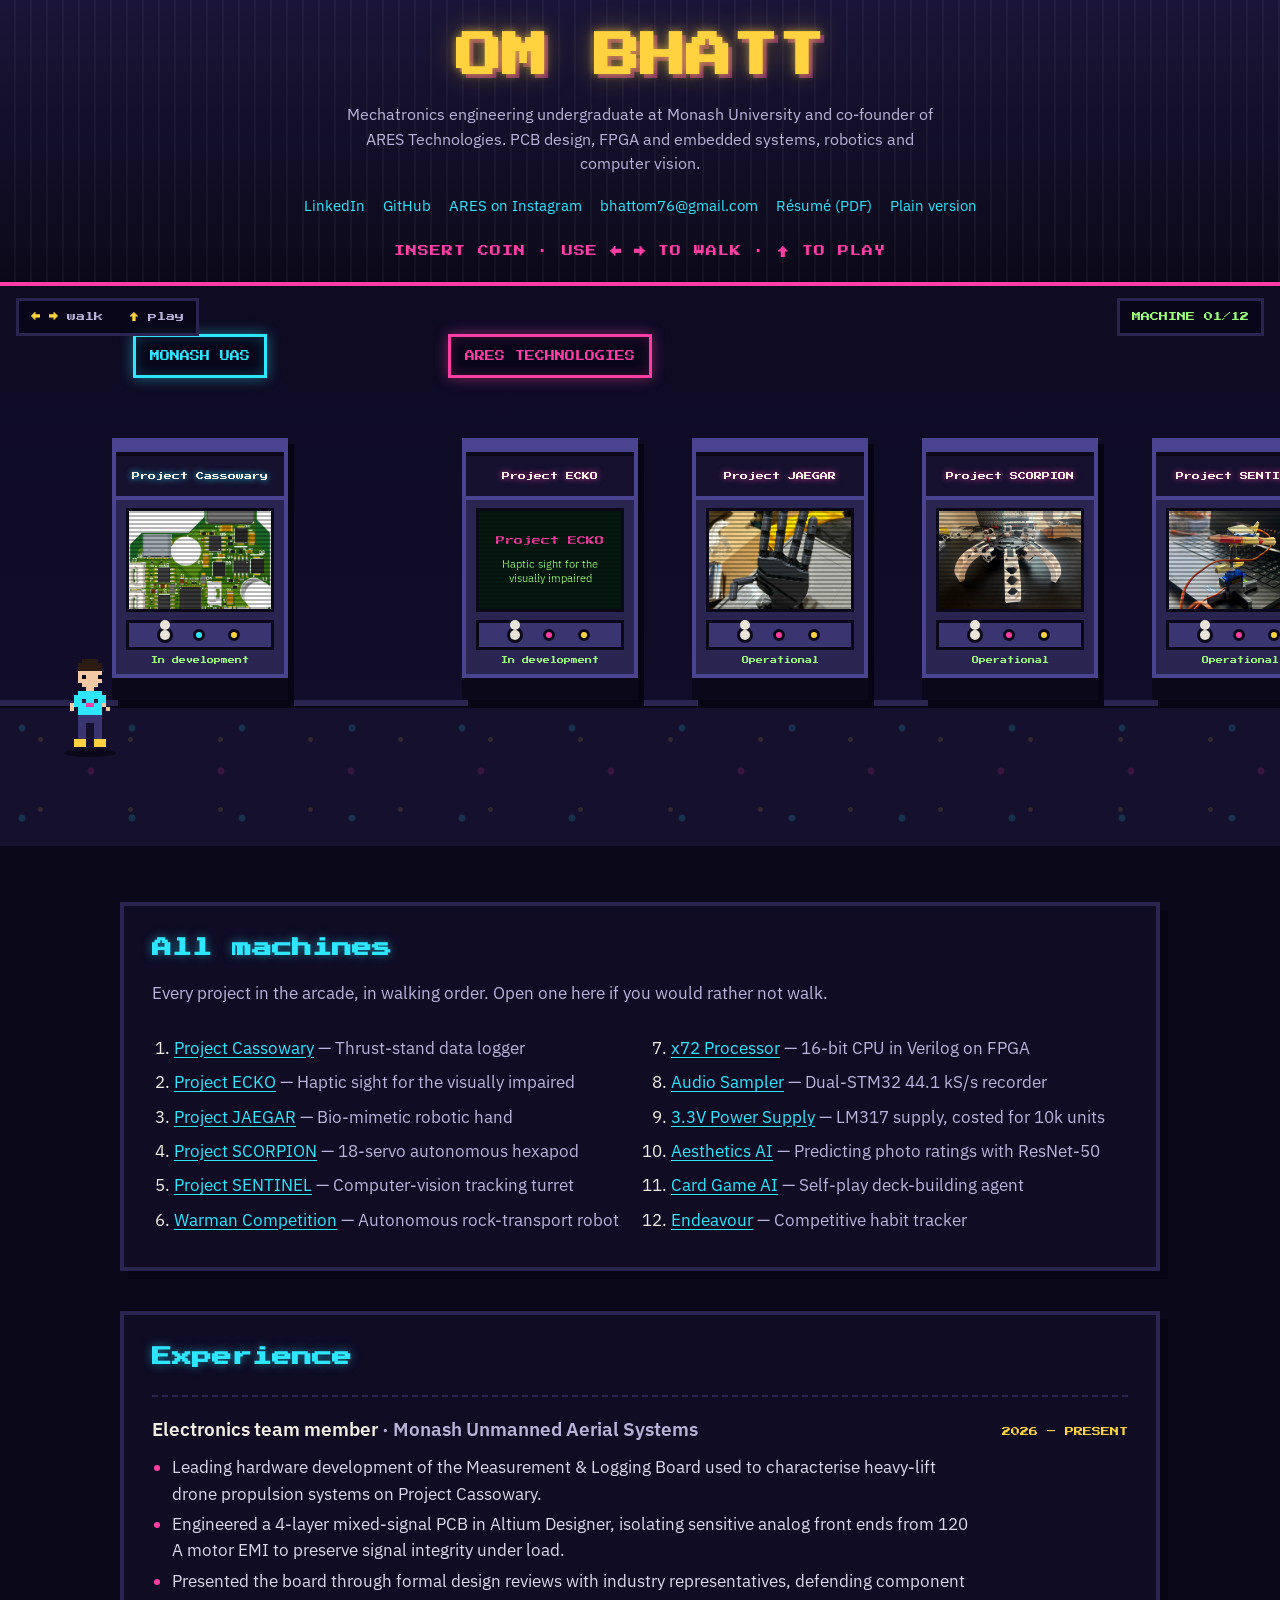
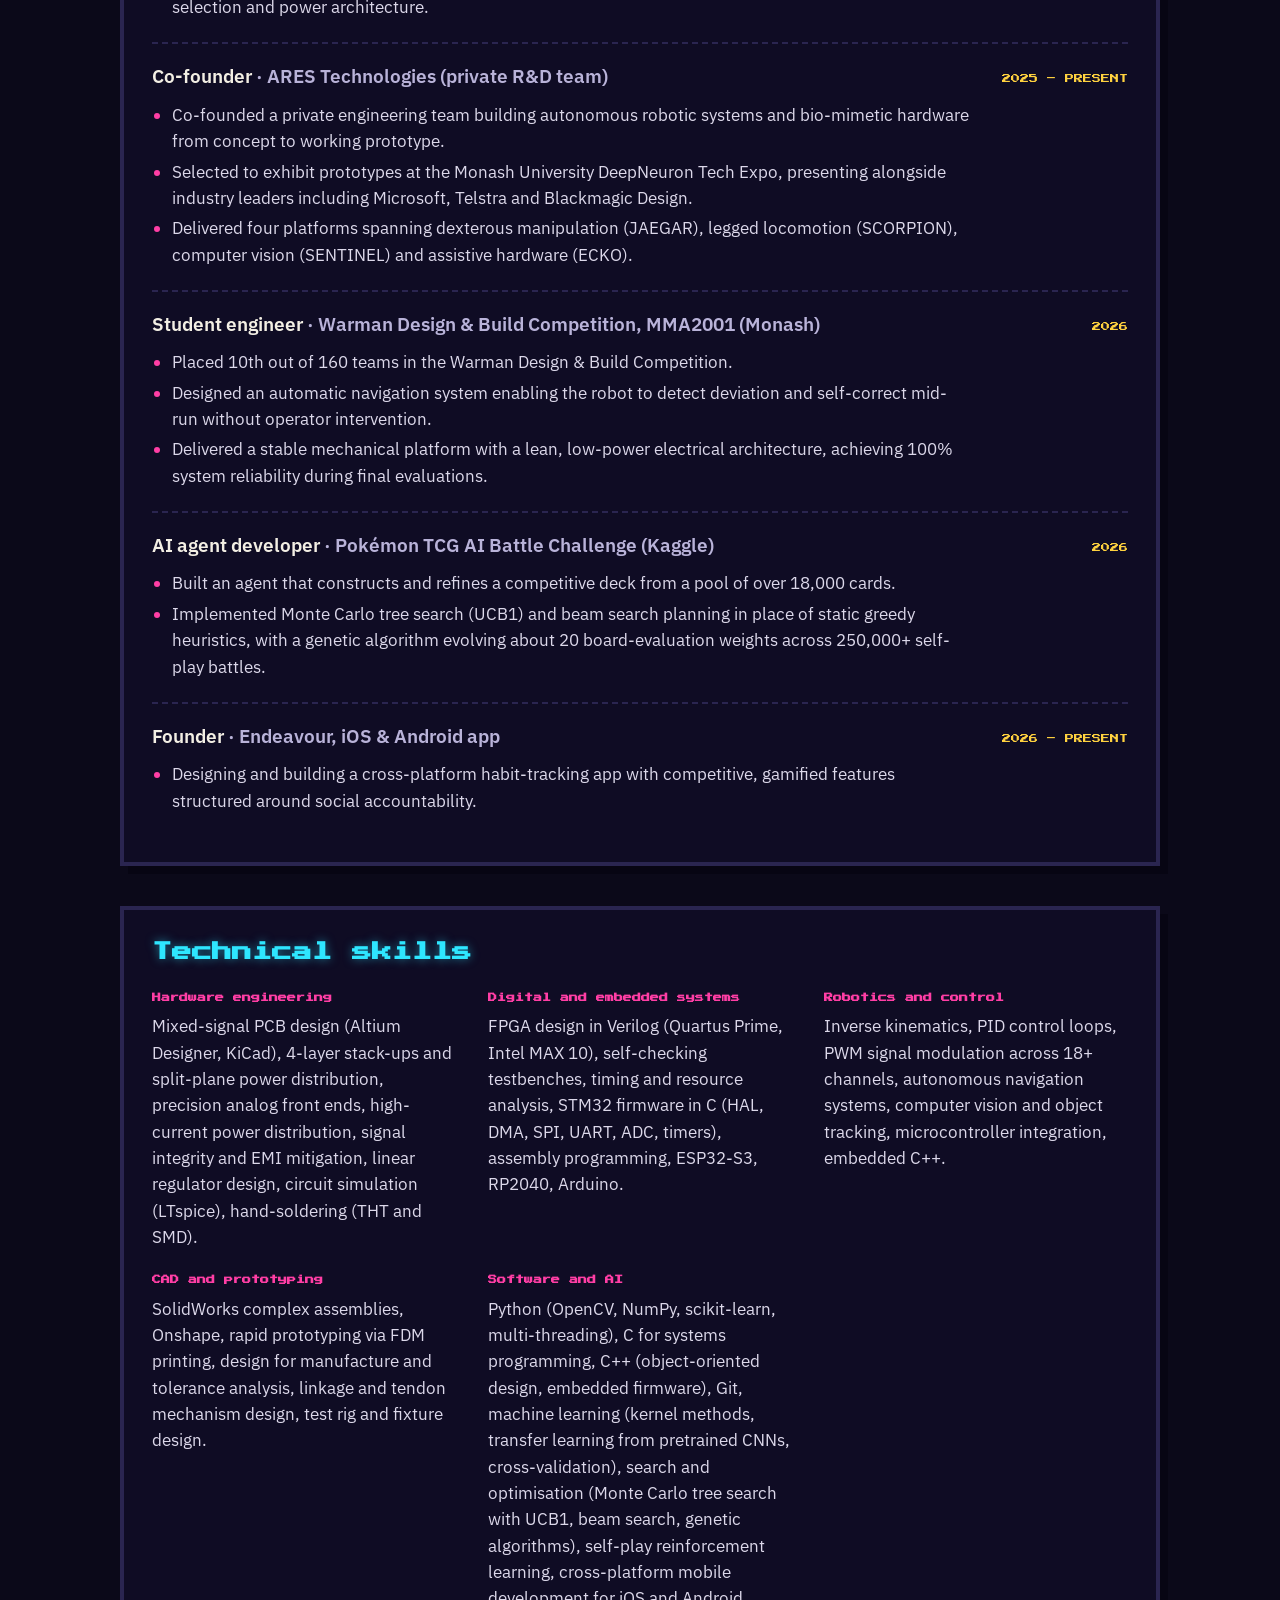
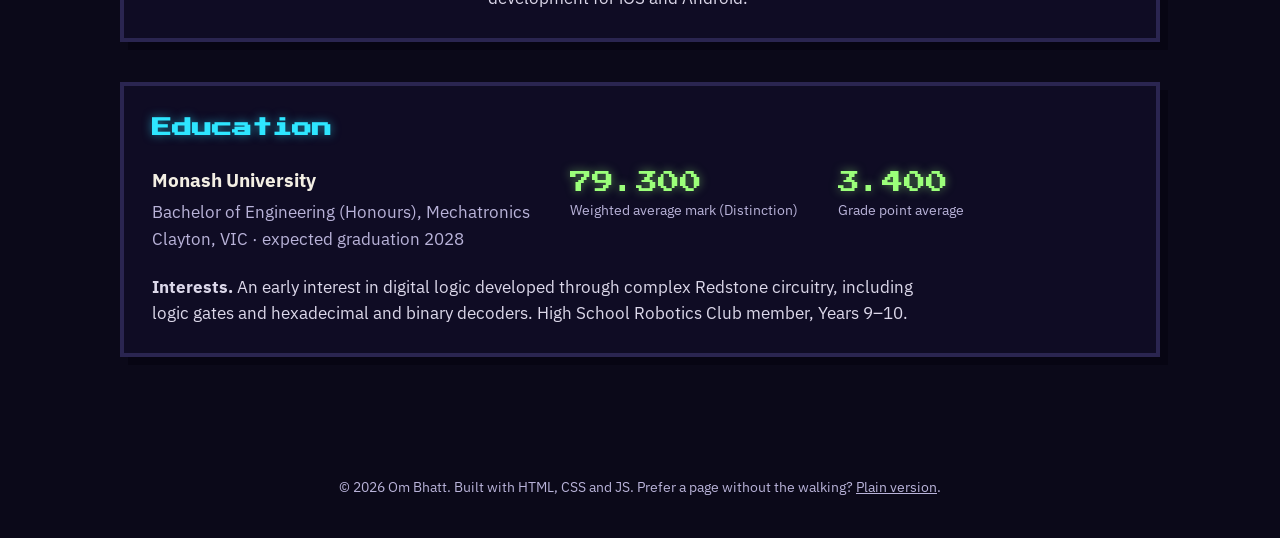
==== commit b78dea6e: "Rebuild the portfolio as a walk-through retro arcade Projects live inside pixel-art arcade cabinets " ====
--- a/index.html
+++ b/index.html
@@ -1,1058 +1,898 @@
 <!DOCTYPE html>
 <html lang="en">
 <head>
-    <meta charset="UTF-8">
-    <meta name="viewport" content="width=device-width, initial-scale=1.0">
-    <title>Om Bhatt | Engineering Portfolio</title>
-    <meta name="description" content="Engineering portfolio of Om Bhatt — mechatronics undergraduate at Monash University. Mixed-signal PCB design, robotics, embedded systems and computer vision.">
-    <style>
-        /* --- PROFESSIONAL ENGINEERING STYLING --- */
-        :root {
-            --monash-blue: #0066CC;
-            --dark-gray: #333;
-            --light-bg: #f4f7f6;
-            --text-color: #444;
-        }
-        body { font-family: 'Segoe UI', Helvetica, Arial, sans-serif; margin: 0; padding: 0; background-color: var(--light-bg); color: var(--text-color); line-height: 1.6; }
-
-        /* HEADER */
-        header { background-color: white; border-bottom: 4px solid var(--monash-blue); padding: 4rem 1rem; text-align: center; }
-        h1 { margin: 0; font-size: 3rem; color: var(--dark-gray); letter-spacing: -1px; }
-        .subtitle { color: var(--monash-blue); font-weight: 600; font-size: 1.3rem; margin-top: 0.5rem; }
-        .contact-info { margin-top: 1.5rem; font-size: 1rem; }
-        .contact-info a { color: var(--dark-gray); text-decoration: none; margin: 0 15px; font-weight: 500; border-bottom: 2px solid transparent; transition: border-color 0.3s; }
-        .contact-info a:hover { border-bottom: 2px solid var(--monash-blue); }
-
-        .section-nav { margin-top: 1.25rem; font-size: 0.9rem; }
-        .section-nav a { color: #777; text-decoration: none; margin: 0 12px; font-weight: 500; border-bottom: 2px solid transparent; transition: border-color 0.3s, color 0.3s; }
-        .section-nav a:hover { color: var(--dark-gray); border-bottom: 2px solid var(--monash-blue); }
-
-        /* LAYOUT CONTAINER */
-        .container { max-width: 950px; margin: 0 auto; padding: 2rem; }
-
-        /* HIGHLIGHT BOX */
-        .highlight-box {
-            background: white;
-            padding: 2.5rem;
-            border-radius: 12px;
-            box-shadow: 0 4px 20px rgba(0,0,0,0.06);
-            border-left: 6px solid #e74c3c;
-            margin-bottom: 4rem;
-        }
-        .highlight-title { color: #c0392b; font-size: 1.5rem; font-weight: bold; margin-bottom: 0.8rem; }
-
-        /* SECTION HEADING */
-        .section-heading {
-            font-size: 1.8rem;
-            color: var(--dark-gray);
-            margin: 0 0 2rem 0;
-            padding-bottom: 0.6rem;
-            border-bottom: 3px solid var(--monash-blue);
-        }
-
-        /* PROJECT SECTION */
-        .project-section {
-            background: white;
-            border-radius: 12px;
-            overflow: hidden;
-            box-shadow: 0 4px 15px rgba(0,0,0,0.05);
-            margin-bottom: 4rem;
-        }
-
-        .project-content { padding: 2.5rem; }
-        .project-title { font-size: 2rem; color: var(--monash-blue); margin: 0 0 1rem 0; border-bottom: 2px solid #eee; padding-bottom: 0.5rem; }
-        .project-role { font-size: 0.95rem; color: #777; margin: -0.5rem 0 1rem 0; font-style: italic; }
-
-        /* STATUS LABEL */
-        .status-label { display: inline-block; font-size: 0.8rem; font-weight: 600; padding: 4px 12px; border-radius: 4px; margin-bottom: 1rem; text-transform: uppercase; letter-spacing: 0.5px; }
-        .status-dev { background: #fdf0e6; color: #b55a19; border: 1px solid #f0cfae; }
-        .status-complete { background: #eaf4ec; color: #2d7a43; border: 1px solid #c3e2cc; }
-
-        /* --- GALLERY STYLES --- */
-        .gallery-title { font-size: 1.1rem; font-weight: bold; color: #555; margin-top: 2rem; margin-bottom: 1rem; text-transform: uppercase; letter-spacing: 0.5px; border-left: 4px solid #ddd; padding-left: 10px; }
-
-        .gallery-grid {
-            display: grid;
-            grid-template-columns: repeat(auto-fit, minmax(200px, 1fr));
-            gap: 1.5rem;
-            margin-bottom: 2rem;
-        }
-
-        /* Media Items */
-        .media-item { width: 100%; border-radius: 6px; box-shadow: 0 2px 5px rgba(0,0,0,0.1); transition: transform 0.2s; cursor: zoom-in; }
-        .media-item:hover { transform: scale(1.02); }
-
-        /* Video/Image specific styling */
-        video.media-item { background: #000; max-height: 250px; object-fit: cover; }
-        img.media-item { object-fit: cover; height: 100%; max-height: 250px; width: 100%; }
-
-        /* Main Hero Media */
-        .hero-media { width: 100%; max-height: 500px; object-fit: cover; background: #000; border-radius: 8px; margin-bottom: 1.5rem; cursor: zoom-in; }
-
-        /* PENDING MEDIA NOTE */
-        .media-pending {
-            border: 1px dashed #ccc;
-            border-radius: 6px;
-            background: #fafbfc;
-            padding: 2.5rem 2rem;
-            text-align: center;
-            color: #888;
-            font-size: 0.9rem;
-            margin-bottom: 2rem;
-        }
-
-        /* ENGINEERING DETAILS GRID */
-        .details-grid {
-            display: grid;
-            grid-template-columns: 1fr 1fr;
-            gap: 2rem;
-            margin-top: 2rem;
-            padding-top: 2rem;
-            border-top: 1px solid #eee;
-        }
-
-        h4 { margin: 0 0 0.5rem 0; color: #2c3e50; font-size: 1.1rem; text-transform: uppercase; letter-spacing: 0.5px; }
-        p { margin-top: 0; font-size: 0.95rem; color: #555; }
-
-        /* SPECIFICATION TABLE */
-        .spec-table { width: 100%; border-collapse: collapse; margin-top: 2rem; font-size: 0.9rem; }
-        .spec-table caption { text-align: left; font-weight: bold; color: #2c3e50; font-size: 1.1rem; text-transform: uppercase; letter-spacing: 0.5px; padding-bottom: 0.8rem; }
-        .spec-table th, .spec-table td { text-align: left; padding: 0.6rem 0.8rem 0.6rem 0; border-bottom: 1px solid #eee; vertical-align: top; }
-        .spec-table th { width: 38%; color: #555; font-weight: 600; }
-        .spec-table td { color: #444; }
-        .spec-table tr:last-child th, .spec-table tr:last-child td { border-bottom: none; }
-
-        /* LISTS */
-        .detail-list { margin: 0; padding-left: 1.2rem; }
-        .detail-list li { font-size: 0.95rem; color: #555; margin-bottom: 0.5rem; }
-
-        /* TAGS */
-        .tags { margin: 1rem 0 2rem 0; }
-        .tag { display: inline-block; background: #eef2f5; padding: 5px 12px; border-radius: 20px; font-size: 0.85rem; font-weight: 600; color: #555; margin-right: 8px; margin-bottom: 8px; border: 1px solid #ddd; }
-
-        /* EXPERIENCE ENTRIES */
-        .entry { margin-bottom: 2.5rem; }
-        .entry:last-child { margin-bottom: 0; }
-        .entry-header { display: flex; justify-content: space-between; align-items: baseline; flex-wrap: wrap; gap: 0.5rem; border-bottom: 1px solid #eee; padding-bottom: 0.5rem; margin-bottom: 0.8rem; }
-        .entry-role { font-size: 1.2rem; font-weight: 600; color: var(--dark-gray); margin: 0; }
-        .entry-org { font-size: 0.95rem; color: var(--monash-blue); font-weight: 600; }
-        .entry-date { font-size: 0.9rem; color: #888; font-style: italic; }
-
-        /* SKILLS */
-        .skill-group { margin-bottom: 2rem; }
-        .skill-group:last-child { margin-bottom: 0; }
-        .skill-group h4 { margin-bottom: 0.8rem; }
-
-        /* EDUCATION */
-        .edu-header { display: flex; justify-content: space-between; align-items: baseline; flex-wrap: wrap; gap: 0.5rem; }
-        .edu-degree { font-size: 1.1rem; color: #555; font-style: italic; margin: 0.2rem 0 1rem 0; }
-        .edu-grades { display: flex; gap: 3rem; flex-wrap: wrap; margin-top: 1.5rem; padding-top: 1.5rem; border-top: 1px solid #eee; }
-        .grade-value { font-size: 1.8rem; font-weight: bold; color: var(--monash-blue); line-height: 1; }
-        .grade-label { font-size: 0.85rem; color: #888; margin-top: 0.4rem; }
-
-        @media (max-width: 768px) {
-            .details-grid { grid-template-columns: 1fr; gap: 1rem; }
-            h1 { font-size: 2rem; }
-            .gallery-grid { grid-template-columns: 1fr; }
-            .contact-info a, .section-nav a { display: inline-block; margin: 4px 10px; }
-            .project-content { padding: 1.5rem; }
-            .highlight-box { padding: 1.5rem; }
-            .edu-grades { gap: 2rem; }
-        }
-
-        footer { text-align: center; padding: 4rem 0; color: #999; font-size: 0.9rem; }
-    </style>
+<meta charset="UTF-8">
+<meta name="viewport" content="width=device-width, initial-scale=1.0">
+<title>Om Bhatt | Engineering Arcade</title>
+<meta name="description" content="Engineering portfolio of Om Bhatt — mechatronics undergraduate at Monash University. Mixed-signal PCB design, FPGA, embedded systems, robotics and computer vision, presented as a walk-through retro arcade.">
+<link rel="preconnect" href="https://fonts.googleapis.com">
+<link rel="preconnect" href="https://fonts.gstatic.com" crossorigin>
+<link href="https://fonts.googleapis.com/css2?family=Press+Start+2P&family=IBM+Plex+Sans:ital,wght@0,400;0,500;0,600;1,400&display=swap" rel="stylesheet">
+<style>
+:root{
+  --carpet:#14102e;
+  --carpet-2:#1d1740;
+  --wall:#0b0919;
+  --ink:#f3efe4;
+  --ink-dim:#b9b3d9;
+  --neon-pink:#ff3ea5;
+  --neon-cyan:#2ee6ff;
+  --neon-yellow:#ffd23f;
+  --crt-green:#9bff7a;
+  --crt-bg:#061a12;
+  --cab-body:#2a2550;
+  --cab-edge:#4a4390;
+  --px:4px;
+  --display:'Press Start 2P',monospace;
+  --body:'IBM Plex Sans',system-ui,sans-serif;
+}
+*{box-sizing:border-box}
+html{scroll-behavior:smooth}
+@media (prefers-reduced-motion:reduce){html{scroll-behavior:auto}}
+body{margin:0;background:var(--wall);color:var(--ink);font-family:var(--body);font-size:17px;line-height:1.55;overflow-x:hidden}
+a{color:var(--neon-cyan)}
+a:focus-visible,button:focus-visible,[tabindex]:focus-visible{outline:3px solid var(--neon-yellow);outline-offset:3px}
+.sr-only{position:absolute;width:1px;height:1px;overflow:hidden;clip:rect(0 0 0 0);white-space:nowrap}
+
+/* ---------- top marquee ---------- */
+.marquee{
+  position:relative;padding:28px 20px 22px;text-align:center;
+  background:
+    repeating-linear-gradient(90deg,transparent 0 14px,rgba(255,255,255,.035) 14px 16px),
+    linear-gradient(180deg,#1a1538,#0b0919);
+  border-bottom:4px solid var(--neon-pink);
+  box-shadow:0 6px 40px rgba(255,62,165,.25);
+}
+.marquee h1{
+  font-family:var(--display);font-size:clamp(22px,5vw,46px);margin:0 0 14px;line-height:1.3;
+  color:var(--neon-yellow);
+  text-shadow:0 0 8px rgba(255,210,63,.6),0 0 28px rgba(255,210,63,.35),4px 4px 0 #7a2a66;
+}
+.marquee .sub{margin:0 auto 18px;max-width:60ch;color:var(--ink-dim);font-size:16px}
+.links{display:flex;flex-wrap:wrap;justify-content:center;gap:10px 18px;font-size:15px}
+.links a{color:var(--neon-cyan);text-decoration:none;border-bottom:2px solid transparent;padding-bottom:2px}
+.links a:hover{border-color:var(--neon-cyan)}
+.insert-coin{
+  font-family:var(--display);font-size:11px;color:var(--neon-pink);margin:22px 0 0;letter-spacing:1px;
+  animation:blink 1.4s steps(1) infinite;
+}
+@keyframes blink{50%{opacity:0}}
+@media (prefers-reduced-motion:reduce){.insert-coin{animation:none}}
+
+/* ---------- the arcade scene ---------- */
+.arcade{
+  position:relative;height:min(72vh,560px);min-height:420px;overflow:hidden;
+  background:linear-gradient(180deg,#0e0b22 0%,#110d2a 74%,var(--carpet) 74%,var(--carpet) 100%);
+  user-select:none;-webkit-user-select:none;touch-action:pan-y;
+}
+.arcade:focus{outline:none}
+.arcade:focus-visible{box-shadow:inset 0 0 0 3px rgba(255,210,63,.55)}
+/* carpet pattern */
+.arcade::after{
+  content:"";position:absolute;left:0;right:0;bottom:0;height:26%;pointer-events:none;
+  background:
+    radial-gradient(circle at 20% 30%,rgba(46,230,255,.18) 0 3px,transparent 4px),
+    radial-gradient(circle at 70% 70%,rgba(255,62,165,.18) 0 3px,transparent 4px),
+    radial-gradient(circle at 45% 55%,rgba(255,210,63,.14) 0 2px,transparent 3px);
+  background-size:110px 90px,130px 100px,90px 70px;
+  opacity:.9;
+}
+.world{position:absolute;left:0;top:0;height:100%;will-change:transform}
+.wall-line{position:absolute;left:0;right:0;top:74%;height:6px;background:#2a2550;box-shadow:0 2px 0 #090716}
+.zone-sign{
+  position:absolute;top:48px;transform:translateX(-50%);
+  font-family:var(--display);font-size:10px;line-height:1.8;text-align:center;
+  color:var(--neon-cyan);padding:10px 14px;border:3px solid var(--neon-cyan);
+  box-shadow:0 0 14px rgba(46,230,255,.45),inset 0 0 14px rgba(46,230,255,.2);
+  background:rgba(8,6,24,.8);white-space:nowrap;
+}
+.zone-sign.pink{color:var(--neon-pink);border-color:var(--neon-pink);box-shadow:0 0 14px rgba(255,62,165,.45),inset 0 0 14px rgba(255,62,165,.2)}
+.zone-sign.yellow{color:var(--neon-yellow);border-color:var(--neon-yellow);box-shadow:0 0 14px rgba(255,210,63,.45),inset 0 0 14px rgba(255,210,63,.2)}
+
+/* cabinet */
+.cab{
+  position:absolute;bottom:26%;transform:translateX(-50%);width:176px;
+  background:none;border:0;padding:0;margin:0;color:inherit;font:inherit;text-align:left;cursor:pointer;
+}
+.cab-body{
+  position:relative;background:var(--cab-body);border:4px solid var(--cab-edge);border-bottom-width:10px;
+  box-shadow:6px 6px 0 #070513;
+  transition:transform .18s ease,box-shadow .18s ease;
+}
+.cab-top{height:14px;background:var(--cab-edge);border-bottom:4px solid #0b0919}
+.cab-marquee{
+  font-family:var(--display);font-size:8px;line-height:1.5;text-align:center;padding:9px 6px;
+  color:var(--ink);background:#15112f;border-bottom:4px solid var(--cab-edge);min-height:44px;
+  display:flex;align-items:center;justify-content:center;
+  text-shadow:0 0 6px var(--glow);
+}
+.cab-screen{
+  position:relative;margin:8px 10px 0;height:104px;background:var(--crt-bg);overflow:hidden;
+  border:3px solid #0b0919;
+}
+.cab-screen img{width:100%;height:100%;object-fit:cover;display:block;filter:saturate(1.2) contrast(1.1)}
+.cab-screen .title-card{
+  height:100%;display:flex;flex-direction:column;justify-content:center;align-items:center;gap:8px;padding:8px;
+  font-family:var(--display);font-size:9px;line-height:1.6;text-align:center;color:var(--glow);
+}
+.cab-screen .title-card small{font-family:var(--body);font-size:11px;color:var(--crt-green);line-height:1.3}
+.cab-screen::after{
+  content:"";position:absolute;inset:0;pointer-events:none;
+  background:repeating-linear-gradient(0deg,rgba(0,0,0,.28) 0 2px,transparent 2px 4px);
+}
+.cab-panel{
+  margin:8px 10px 6px;height:30px;background:#3a3470;border:3px solid #0b0919;
+  display:flex;align-items:center;justify-content:space-evenly;padding:0 8px;
+}
+.stick{width:10px;height:10px;border-radius:50%;background:#e8e4d8;box-shadow:0 -10px 0 0 #e8e4d8,0 0 0 3px #0b0919}
+.btn-a,.btn-b{width:12px;height:12px;border-radius:50%;border:3px solid #0b0919}
+.btn-a{background:var(--glow)}
+.btn-b{background:var(--neon-yellow)}
+.cab-status{
+  font-family:var(--display);font-size:7px;line-height:1.5;text-align:center;color:var(--crt-green);
+  padding:0 8px 8px;
+}
+.cab-base{height:26px;background:#0b0919;margin:0 -4px -10px;border-top:4px solid var(--cab-edge)}
+
+.cab.near .cab-body{transform:translateY(-6px);box-shadow:6px 12px 0 #070513,0 0 28px var(--glow),0 0 60px var(--glow)}
+.cab.near .cab-marquee{color:var(--glow)}
+.cab:hover .cab-body{transform:translateY(-3px)}
+.prompt{
+  position:absolute;left:50%;top:-44px;transform:translateX(-50%);
+  font-family:var(--display);font-size:8px;line-height:1.6;white-space:nowrap;text-align:center;
+  color:var(--neon-yellow);background:#0b0919;border:3px solid var(--neon-yellow);padding:6px 10px;
+  opacity:0;transition:opacity .15s;pointer-events:none;
+}
+.cab.near .prompt{opacity:1}
+@media (prefers-reduced-motion:reduce){.cab-body,.prompt{transition:none}}
+
+/* player sprite */
+.player{position:absolute;bottom:17%;z-index:2;width:calc(16 * var(--px));height:calc(24 * var(--px));transform:translateX(-50%);pointer-events:none;will-change:transform,left}
+.player .sprite{position:absolute;left:0;top:0;width:var(--px);height:var(--px);background:transparent}
+.player.flip .sprite{transform:scaleX(-1);transform-origin:calc(8 * var(--px)) 0}
+.player .shadow{position:absolute;left:10%;right:10%;bottom:-6px;height:8px;border-radius:50%;background:rgba(0,0,0,.45)}
+
+/* HUD / controls */
+.hud{
+  position:absolute;left:0;right:0;top:12px;display:flex;justify-content:space-between;align-items:flex-start;
+  padding:0 16px;pointer-events:none;font-family:var(--display);font-size:9px;line-height:1.7;color:var(--ink-dim);
+}
+.hud .hint{background:rgba(8,6,24,.78);border:3px solid #2a2550;padding:8px 12px;max-width:min(360px,60vw)}
+.hud .hint b{color:var(--neon-yellow);font-weight:400}
+.hud .counter{background:rgba(8,6,24,.78);border:3px solid #2a2550;padding:8px 12px;color:var(--crt-green);white-space:nowrap}
+.pad{
+  position:absolute;left:0;right:0;bottom:14px;display:flex;justify-content:space-between;align-items:flex-end;padding:0 16px;
+}
+.pad .group{display:flex;gap:10px}
+.pad button{
+  width:62px;height:62px;border-radius:50%;border:4px solid #0b0919;font-family:var(--display);font-size:14px;color:#0b0919;
+  background:#e8e4d8;box-shadow:0 6px 0 #0b0919;cursor:pointer;touch-action:none;
+}
+.pad button.go{background:var(--neon-pink);color:#fff;width:72px;height:72px;font-size:11px}
+.pad button:active{transform:translateY(4px);box-shadow:0 2px 0 #0b0919}
+@media (hover:hover) and (pointer:fine){.pad{display:none}}
+@media (max-width:640px){.hud{justify-content:flex-end}.hud .hint{display:none}.arcade{height:min(68vh,520px)}.zone-sign{top:10px;font-size:8px;padding:8px 10px}.cab{width:160px}}
+
+/* ---------- lobby (everything below the scene) ---------- */
+.lobby{max-width:1080px;margin:0 auto;padding:56px 20px 80px}
+.lobby h2{
+  font-family:var(--display);font-size:clamp(14px,2.6vw,20px);line-height:1.6;margin:0 0 22px;color:var(--neon-cyan);
+  text-shadow:0 0 10px rgba(46,230,255,.5);
+}
+.lobby h2 + p.intro{margin:-6px 0 28px;color:var(--ink-dim);max-width:70ch}
+.panel{
+  background:#0f0c24;border:4px solid #2a2550;box-shadow:8px 8px 0 #070513;padding:26px 28px;margin-bottom:40px;
+}
+.entry{padding:18px 0;border-top:2px dashed #2a2550}
+.entry:first-child{border-top:0;padding-top:0}
+.entry-head{display:flex;flex-wrap:wrap;justify-content:space-between;gap:4px 16px;align-items:baseline}
+.entry-head h3{margin:0;font-size:19px;font-weight:600}
+.entry-head .org{color:var(--ink-dim)}
+.entry-head .when{font-family:var(--display);font-size:9px;color:var(--neon-yellow);white-space:nowrap}
+.entry ul{margin:10px 0 0;padding-left:20px;color:#dcd8ea}
+.entry li{margin:4px 0;max-width:80ch}
+.entry li::marker{color:var(--neon-pink)}
+.skills{display:grid;grid-template-columns:repeat(auto-fit,minmax(260px,1fr));gap:22px 32px}
+.skills h3{font-family:var(--display);font-size:9px;line-height:1.7;color:var(--neon-pink);margin:0 0 8px}
+.skills p{margin:0;color:#dcd8ea;max-width:52ch}
+.edu{display:flex;flex-wrap:wrap;gap:18px 40px;align-items:flex-start}
+.edu .big{font-family:var(--display);font-size:22px;color:var(--crt-green);text-shadow:0 0 10px rgba(155,255,122,.5)}
+.edu .lab{color:var(--ink-dim);font-size:14px}
+.project-index ol{columns:2;column-gap:40px;padding-left:22px;margin:0}
+.project-index li{break-inside:avoid;margin:0 0 8px}
+.project-index button{background:none;border:0;padding:0;color:var(--neon-cyan);font:inherit;cursor:pointer;text-decoration:underline;text-underline-offset:3px}
+@media (max-width:640px){.project-index ol{columns:1}.panel{padding:20px 18px}}
+footer{text-align:center;color:var(--ink-dim);font-size:14px;padding:0 20px 40px}
+footer a{color:var(--ink-dim)}
+
+/* ---------- the zoomed-in screen (modal) ---------- */
+.overlay{position:fixed;inset:0;background:rgba(5,3,14,.86);display:none;align-items:center;justify-content:center;padding:20px;z-index:50}
+.overlay.open{display:flex}
+.crt{
+  position:relative;width:min(960px,100%);max-height:100%;overflow:auto;
+  background:#0b0919;border:6px solid #2a2550;box-shadow:0 0 0 6px #0b0919,0 0 60px rgba(46,230,255,.3),12px 12px 0 #070513;
+  transform-origin:center;
+}
+.overlay.open .crt{animation:zoomIn .22s ease-out}
+@keyframes zoomIn{from{transform:scale(.55);opacity:0}to{transform:scale(1);opacity:1}}
+@media (prefers-reduced-motion:reduce){.overlay.open .crt{animation:none}}
+.crt-bar{
+  position:sticky;top:0;z-index:2;display:flex;justify-content:space-between;align-items:center;gap:12px;
+  padding:12px 16px;background:#15112f;border-bottom:4px solid #2a2550;
+  font-family:var(--display);font-size:9px;line-height:1.6;color:var(--crt-green);
+}
+.crt-bar .nav{display:flex;gap:8px}
+.crt-bar button{
+  font-family:var(--display);font-size:9px;color:#0b0919;background:var(--neon-yellow);border:3px solid #0b0919;
+  padding:8px 10px;cursor:pointer;box-shadow:3px 3px 0 #000;
+}
+.crt-bar button:active{transform:translate(2px,2px);box-shadow:1px 1px 0 #000}
+.crt-inner{padding:26px 30px 34px}
+.crt-inner h2{font-family:var(--display);font-size:clamp(14px,2.4vw,20px);line-height:1.6;color:var(--neon-yellow);margin:0 0 6px}
+.crt-inner .role{color:var(--ink-dim);margin:0 0 14px;font-style:italic}
+.tags{display:flex;flex-wrap:wrap;gap:8px;margin:0 0 18px}
+.tag{font-family:var(--display);font-size:8px;line-height:1.5;padding:6px 8px;border:2px solid var(--neon-cyan);color:var(--neon-cyan)}
+.status{display:inline-block;font-family:var(--display);font-size:8px;line-height:1.5;padding:6px 8px;margin:0 0 16px;border:2px solid var(--crt-green);color:var(--crt-green)}
+.status.dev{border-color:var(--neon-pink);color:var(--neon-pink)}
+.crt-inner p{margin:0 0 14px;max-width:78ch;color:#e6e2f2}
+.crt-inner .lead{font-size:18px}
+.two{display:grid;grid-template-columns:1fr 1fr;gap:22px 30px;margin:8px 0 18px}
+.two h4{font-family:var(--display);font-size:9px;line-height:1.7;color:var(--neon-pink);margin:0 0 8px}
+@media (max-width:720px){.two{grid-template-columns:1fr}.crt-inner{padding:20px 18px 28px}}
+.media{display:grid;grid-template-columns:repeat(auto-fit,minmax(200px,1fr));gap:12px;margin:0 0 20px}
+.media img,.media video{width:100%;height:190px;object-fit:contain;display:block;border:3px solid #2a2550;background:#000}
+.media figcaption{font-size:13px;color:var(--ink-dim);margin-top:4px}
+.gallery-h{font-family:var(--display);font-size:9px;color:var(--neon-cyan);margin:14px 0 10px;line-height:1.7}
+.spec{width:100%;border-collapse:collapse;font-size:15px;margin:6px 0 10px}
+.spec caption{font-family:var(--display);font-size:9px;text-align:left;color:var(--neon-cyan);padding:0 0 10px}
+.spec th{text-align:left;font-weight:600;color:var(--ink-dim);padding:8px 14px 8px 0;border-bottom:2px solid #2a2550;width:36%;vertical-align:top}
+.spec td{padding:8px 0;border-bottom:2px solid #2a2550;color:#e6e2f2}
+.pending{border:3px dashed #2a2550;padding:14px 16px;color:var(--ink-dim);font-size:15px;margin:0 0 18px}
+.detail[hidden]{display:none}
+</style>
 </head>
 <body>
 
-<header>
-    <h1>Om Bhatt</h1>
-    <p class="subtitle">Mechatronics Engineering Undergraduate &amp; Co-Founder @ ARES Technologies</p>
-    <div class="contact-info">
-        <a href="https://linkedin.com/in/ombhatt15/">LinkedIn</a>
-        <a href="https://github.com/OmBhatt15">GitHub</a>
-        <a href="https://www.instagram.com/ares_technologies/reels/">ARES Portfolio</a>
-        <a href="mailto:bhattom76@gmail.com">bhattom76@gmail.com</a>
-        <a href="Om_Bhatt_Resume.pdf">Résumé (PDF)</a>
+<header class="marquee">
+  <h1>OM BHATT</h1>
+  <p class="sub">Mechatronics engineering undergraduate at Monash University and co-founder of ARES Technologies. PCB design, FPGA and embedded systems, robotics and computer vision.</p>
+  <nav class="links" aria-label="Contact and profiles">
+    <a href="https://linkedin.com/in/ombhatt15/">LinkedIn</a>
+    <a href="https://github.com/OmBhatt15">GitHub</a>
+    <a href="https://www.instagram.com/ares_technologies/reels/">ARES on Instagram</a>
+    <a href="mailto:bhattom76@gmail.com">bhattom76@gmail.com</a>
+    <a href="Om_Bhatt_Resume.pdf">Résumé (PDF)</a>
+    <a href="classic.html">Plain version</a>
+  </nav>
+  <p class="insert-coin" aria-hidden="true">INSERT COIN · USE ← → TO WALK · ↑ TO PLAY</p>
+</header>
+
+<section class="arcade" id="arcade" tabindex="0" aria-label="Project arcade. Use the left and right arrow keys to walk, and the up arrow or Enter to open the machine in front of you. Every project is also listed further down the page.">
+  <div class="world" id="world">
+    <div class="wall-line"></div>
+    <div id="signs"></div>
+    <div id="cabs"></div>
+    <div class="player" id="player" aria-hidden="true"><div class="shadow"></div><div class="sprite" id="sprite"></div></div>
+  </div>
+  <div class="hud" aria-hidden="true">
+    <div class="hint" id="hint"><b>← →</b> walk &nbsp; <b>↑</b> play</div>
+    <div class="counter" id="counter">MACHINE 01/12</div>
+  </div>
+  <div class="pad" aria-hidden="true">
+    <div class="group"><button type="button" data-dir="-1" aria-label="Walk left">◀</button><button type="button" data-dir="1" aria-label="Walk right">▶</button></div>
+    <button type="button" class="go" id="padGo" aria-label="Play this machine">PLAY</button>
+  </div>
+</section>
+
+<!-- ============ Project details. Hidden until a cabinet is opened; listed by the index below. ============ -->
+<div id="details">
+
+<article class="detail" id="d-cassowary" hidden data-title="Project Cassowary" data-sub="Monash UAS" data-zone="muas" data-glow="#2ee6ff" data-img="MUAS_Cassowary_3DPCB.png" data-status="In development" data-blurb="Thrust-stand data logger">
+  <h2>Project Cassowary | Monash UAS</h2>
+  <p class="role">Electronics team member, Monash Unmanned Aerial Systems. Hardware lead, Measurement &amp; Logging Board (Board 1). 2026 – present</p>
+  <span class="status dev">In active development</span>
+  <div class="tags"><span class="tag">High-speed data acquisition</span><span class="tag">Altium Designer</span><span class="tag">Mixed-signal PCB</span><span class="tag">Signal integrity</span></div>
+  <p class="lead">As a member of the Monash Unmanned Aerial Systems electronics team, I am responsible for the Measurement &amp; Logging Board for Project Cassowary, a high-fidelity thrust test stand used to characterise drone propulsion systems.</p>
+  <div class="gallery-h">PCB design and hardware architecture</div>
+  <div class="media">
+    <figure><img src="MUAS_Cassowary_3DPCB.png" alt="3D render of the Board 1 PCB" loading="lazy"><figcaption>Board 1, 3D render</figcaption></figure>
+    <figure><img src="MUAS_Cassowary_Routing.png" alt="Altium layout view of the 4-layer board" loading="lazy"><figcaption>Altium layout</figcaption></figure>
+    <figure><img src="MUAS_Cassowary_Schematic1.png" alt="Analog front end schematic" loading="lazy"><figcaption>Analog front end</figcaption></figure>
+    <figure><img src="MUAS_Cassowary_Schematic2.png" alt="Power and logic schematic" loading="lazy"><figcaption>Power and logic</figcaption></figure>
+  </div>
+  <div class="two">
+    <div><h4>Role</h4><p>I led the hardware development for the Measurement &amp; Logging hub: presiding over design reviews with industry representatives, selecting high-precision components (Texas Instruments ADCs and instrumentation amplifiers), and routing a 4-layer PCB in Altium Designer that keeps sensitive analog signals away from high-current motor noise.</p></div>
+    <div><h4>Technical challenges</h4><p>Capturing thrust and torque at 50 kS/s needs a 0.1% precision analog front end. I used the INA826 instrumentation amplifier to boost millivolt load-cell signals while rejecting interference from 120 A motor surges, and a dual-rail LMR14050 buck converter system for independent 3.3 V and 5 V rails so the RP2040 logic stays protected from back-EMF spikes.</p></div>
+  </div>
+  <table class="spec"><caption>Specifications</caption>
+    <tr><th>Acquisition rate</th><td>50 kS/s</td></tr>
+    <tr><th>Front-end precision</th><td>0.1%</td></tr>
+    <tr><th>Instrumentation amplifier</th><td>Texas Instruments INA826</td></tr>
+    <tr><th>Power regulation</th><td>Dual-rail LMR14050 buck converters (40 V rated)</td></tr>
+    <tr><th>Logic rails</th><td>Independent 3.3 V / 5 V domains</td></tr>
+    <tr><th>Microcontroller</th><td>RP2040</td></tr>
+    <tr><th>Board stack-up</th><td>4-layer, routed in Altium Designer</td></tr>
+    <tr><th>Supply under test</th><td>4S LiPo, 16.8 V peak</td></tr>
+  </table>
+  <p><strong>Design review insight.</strong> During the V3 review we checked the power architecture against the real propulsion supply. Confirming a 4S LiPo (16.8 V peak) validated the 40 V-rated LMR14050 converters: more than a 2× safety margin without over-engineering, which also kept fabrication cost down.</p>
+</article>
+
+<article class="detail" id="d-ecko" hidden data-title="Project ECKO" data-sub="ARES Technologies" data-zone="ares" data-glow="#ff3ea5" data-status="In development" data-blurb="Haptic sight for the visually impaired">
+  <h2>Project ECKO</h2>
+  <p class="role">ARES Technologies. Hardware and PCB design. 2026 – present</p>
+  <span class="status dev">In active development</span>
+  <div class="tags"><span class="tag">Assistive technology</span><span class="tag">4-layer PCB</span><span class="tag">Altium Designer</span><span class="tag">Power integrity</span><span class="tag">Embedded systems</span></div>
+  <p class="lead">A head-worn assistive device that converts distance into touch. Time-of-flight sensors measure the distance to surrounding objects, and an array of 32 haptic motors renders those measurements as vibration, so a visually impaired wearer can perceive obstacles and room layout. I am responsible for the 4-layer control board.</p>
+  <div class="pending">Board bring-up is in progress. The schematic is complete and routed in Altium Designer; photographs and test data will be published once the first boards return from fabrication.</div>
+  <div class="two">
+    <div><h4>The challenge</h4><p>A cane or guide dog mostly detects obstacles at ground level and within arm's reach, leaving head-height hazards and the broader layout of a space hard to perceive. Rendering that through touch needs a high actuator count in a compact, USB-powered, head-worn assembly.</p><p>The time-of-flight sensors ship with a single fixed I²C address, so they cannot share a bus directly. And 32 motors switching together generate transients that can disrupt the 2.4 GHz radio and corrupt the sensor bus.</p></div>
+    <div><h4>Engineering solution</h4><p>An I²C multiplexer driven by a reset line from the ESP32-S3 selects each sensor onto the bus in turn. Motor drive uses two PCA9685 16-channel PWM controllers feeding four ULN2803C Darlington arrays.</p><p>To contain switching noise I specified a 4-layer stack-up with a solid ground plane on L2 and a split 3V3 / +5V_MOT plane on L3, so every power and ground pin reaches its plane through a via rather than a trace. The logic rail is fed through a ferrite bead and a dedicated regulator, with an antenna keep-out across all four copper layers.</p></div>
+  </div>
+  <table class="spec"><caption>Specifications</caption>
+    <tr><th>Microcontroller module</th><td>ESP32-S3-WROOM-1</td></tr>
+    <tr><th>Distance sensing</th><td>Time-of-flight sensors behind an I²C multiplexer</td></tr>
+    <tr><th>PWM generation</th><td>2 × PCA9685 (16 channels each)</td></tr>
+    <tr><th>Motor drive</th><td>4 × ULN2803C Darlington arrays</td></tr>
+    <tr><th>Haptic channels</th><td>32</td></tr>
+    <tr><th>Board stack-up</th><td>4-layer, 1.6 mm, 0.5 oz inner copper</td></tr>
+    <tr><th>Plane configuration</th><td>L2 solid ground; L3 split 3V3 / +5V_MOT</td></tr>
+    <tr><th>Design rules</th><td>0.15 mm minimum clearance, DRC clean</td></tr>
+    <tr><th>Power input</th><td>USB-C with ESD array, fuse, reverse-polarity diode, 470 µF bulk</td></tr>
+  </table>
+</article>
+
+<article class="detail" id="d-jaegar" hidden data-title="Project JAEGAR" data-sub="ARES Technologies" data-zone="ares" data-glow="#ff3ea5" data-img="JAEGAR Hand V3.jpeg" data-status="Operational" data-blurb="Bio-mimetic robotic hand">
+  <h2>Project JAEGAR</h2>
+  <p class="role">Co-founder, ARES Technologies. Mechanical design and power electronics. 2025 – 2026</p>
+  <span class="status">Operational</span>
+  <div class="tags"><span class="tag">Bio-mimetic robotics</span><span class="tag">High-current power distribution</span><span class="tag">SolidWorks CAD</span></div>
+  <p class="lead">An anthropomorphic robotic arm that replicates human motion in real time. The goal was a fluid, high-torque system that can mimic delicate hand gestures for medical and teleoperation uses, on the way to a full-scale humanoid that mirrors its operator.</p>
+  <div class="gallery-h">Phase 1: finger actuation iterations</div>
+  <div class="media">
+    <figure><video controls muted playsinline preload="metadata"><source src="JAEGAR Finger V1 Compressed.mp4" type="video/mp4"></video><figcaption>Finger V1</figcaption></figure>
+    <figure><video controls muted playsinline preload="metadata"><source src="JAEGAR Finger V2 Compressed.mp4" type="video/mp4"></video><figcaption>Finger V2</figcaption></figure>
+    <figure><video controls muted playsinline preload="metadata"><source src="JAEGAR Finger V3 Compressed.mp4" type="video/mp4"></video><figcaption>Finger V3</figcaption></figure>
+    <figure><video controls muted playsinline preload="metadata"><source src="JAEGAR Finger V4 Compressed.mp4" type="video/mp4"></video><figcaption>Finger V4</figcaption></figure>
+  </div>
+  <div class="gallery-h">Phase 2: full hand assembly</div>
+  <div class="media">
+    <figure><img src="JAEGAR Hand V3.jpeg" alt="JAEGAR hand V3" loading="lazy"><figcaption>Hand V3</figcaption></figure>
+    <figure><img src="Crippled JAEGAR Hand V3.jpeg" alt="JAEGAR hand prototype" loading="lazy"><figcaption>Hand prototype</figcaption></figure>
+  </div>
+  <div class="two">
+    <div><h4>The challenge</h4><p>When all five fingers actuated at once the power surge browned out standard microcontrollers. Mapping linear servo travel onto the non-linear rotation of finger joints also needed careful linkage design.</p></div>
+    <div><h4>Engineering solution</h4><p>I designed a dedicated power distribution bus, separate from the logic controller, to isolate noise and manage the load. Mechanically we iterated a tendon-driven design in SolidWorks, routing high-tension nylon line through 3D-printed phalanges to mimic muscle contraction. The finger went through four design generations.</p></div>
+  </div>
+  <table class="spec"><caption>Specifications</caption>
+    <tr><th>Actuation principle</th><td>Tendon-driven, high-tension nylon line</td></tr>
+    <tr><th>Fabrication</th><td>FDM-printed phalanges</td></tr>
+    <tr><th>CAD</th><td>SolidWorks, four design generations</td></tr>
+    <tr><th>Power distribution</th><td>Dedicated high-current bus, isolated from logic</td></tr>
+    <tr><th>Control input</th><td>Operator glove mapped to servo position targets</td></tr>
+  </table>
+</article>
+
+<article class="detail" id="d-scorpion" hidden data-title="Project SCORPION" data-sub="ARES Technologies" data-zone="ares" data-glow="#ff3ea5" data-img="SCORPION V2 Top.jpeg" data-status="Operational" data-blurb="18-servo autonomous hexapod">
+  <h2>Project SCORPION</h2>
+  <p class="role">Co-founder, ARES Technologies. Inverse kinematics and PCB design. 2025 – 2026</p>
+  <span class="status">Operational</span>
+  <div class="tags"><span class="tag">Inverse kinematics</span><span class="tag">PCB design</span><span class="tag">Autonomous navigation</span></div>
+  <p class="lead">A hexapod robot built to assist with daily tasks, surveillance and exploration. It served as a testbed for inverse kinematics and custom PCB fabrication.</p>
+  <div class="gallery-h">Design evolution: leg mechanisms</div>
+  <div class="media">
+    <figure><img src="SCORPION Leg V1.jpeg" alt="Leg V1" loading="lazy"><figcaption>Leg V1</figcaption></figure>
+    <figure><img src="SCORPION Leg V2.jpeg" alt="Leg V2" loading="lazy"><figcaption>Leg V2</figcaption></figure>
+    <figure><img src="SCORPION Leg V3.png" alt="Leg V3 final" loading="lazy"><figcaption>Leg V3</figcaption></figure>
+  </div>
+  <div class="gallery-h">Chassis, integration and electronics</div>
+  <div class="media">
+    <figure><img src="SCORPION V1.jpeg" alt="SCORPION V1" loading="lazy"><figcaption>V1</figcaption></figure>
+    <figure><img src="SCORPION V1 CAD.png" alt="SCORPION V1 CAD" loading="lazy"><figcaption>V1 CAD</figcaption></figure>
+    <figure><img src="SCORPION V2 Below.jpeg" alt="SCORPION V2 bottom view" loading="lazy"><figcaption>V2 underside</figcaption></figure>
+    <figure><img src="pcb_wiring.png" alt="SCORPION PCB schematic" loading="lazy"><figcaption>PCB schematic</figcaption></figure>
+    <figure><img src="pcb_3d.png" alt="SCORPION PCB 3D view" loading="lazy"><figcaption>PCB 3D view</figcaption></figure>
+  </div>
+  <div class="two">
+    <div><h4>The challenge</h4><p>Coordinating 18 servos, three per leg, into a smooth tripod gait. Breadboard wiring was too bulky and unreliable for a moving chassis and kept failing mid-walk.</p></div>
+    <div><h4>Engineering solution</h4><p>I wrote a custom inverse kinematics solver in Python that computes every joint angle from a desired foot coordinate (x, y, z). To fix the wiring, we moved the servo drivers and power management onto a custom KiCad PCB integrated into the chassis, cutting weight by 20%.</p></div>
+  </div>
+  <table class="spec"><caption>Specifications</caption>
+    <tr><th>Legs and degrees of freedom</th><td>6 × 3 (18 joints)</td></tr>
+    <tr><th>Kinematics solver</th><td>Custom inverse kinematics, Python</td></tr>
+    <tr><th>Gait</th><td>Tripod</td></tr>
+    <tr><th>Controller board</th><td>Custom PCB designed in KiCad</td></tr>
+    <tr><th>Weight reduction</th><td>20% following board integration</td></tr>
+    <tr><th>Perception</th><td>Camera with OpenCV object recognition</td></tr>
+    <tr><th>Mechanical</th><td>SolidWorks CAD, FDM printing, three leg revisions</td></tr>
+  </table>
+</article>
+
+<article class="detail" id="d-sentinel" hidden data-title="Project SENTINEL" data-sub="ARES Technologies" data-zone="ares" data-glow="#ff3ea5" data-img="SENTINEL MK1.jpeg" data-status="Operational" data-blurb="Computer-vision tracking turret">
+  <h2>Project SENTINEL</h2>
+  <p class="role">Co-founder, ARES Technologies. Vision pipeline and control. 2025</p>
+  <span class="status">Operational</span>
+  <div class="tags"><span class="tag">Computer vision</span><span class="tag">Python / OpenCV</span><span class="tag">Real-time tracking</span></div>
+  <p class="lead">An automated defence simulation using computer vision: it tracks aerial targets and aligns a turret in real time without human input. Exhibited at the Monash DeepNeuron Tech Expo.</p>
+  <div class="media">
+    <figure><img src="SENTINEL MK1.jpeg" alt="SENTINEL MK1" loading="lazy"><figcaption>MK1</figcaption></figure>
+    <figure><video controls muted playsinline preload="metadata"><source src="SENTINEL MK4 Showcase.mov" type="video/mp4"></video><figcaption>MK4 showcase</figcaption></figure>
+  </div>
+  <div class="two">
+    <div><h4>The challenge</h4><p>Processing video fast enough to track a moving object while also driving stepper motors. Latency between detection and motion made tracking lag behind the target.</p></div>
+    <div><h4>Engineering solution</h4><p>A multi-threaded Python architecture: one thread for the heavy OpenCV processing, a separate lightweight thread for motor control. The turret predicts the target's path by vector analysis instead of reacting to its last position, which noticeably improved accuracy.</p></div>
+  </div>
+  <table class="spec"><caption>Specifications</caption>
+    <tr><th>Vision stack</th><td>Python with OpenCV</td></tr>
+    <tr><th>Tracking method</th><td>Frame-to-frame tracking with vector path prediction</td></tr>
+    <tr><th>Software architecture</th><td>Multi-threaded, vision separated from motor control</td></tr>
+    <tr><th>Turret actuation</th><td>Stepper motors</td></tr>
+  </table>
+</article>
+
+<article class="detail" id="d-warman" hidden data-title="Warman Competition" data-sub="MMA2001 Design 1" data-zone="monash" data-glow="#ffd23f" data-img="Weirman_Photo1.jpg" data-status="10th of 160 teams" data-blurb="Autonomous rock-transport robot">
+  <h2>Warman Design &amp; Build Competition</h2>
+  <p class="role">Student engineer, MMA2001 Design 1 (Monash University). Team of 5. 2026</p>
+  <span class="status">Completed. 10th of 160 teams</span>
+  <div class="tags"><span class="tag">Circuitry and hardware logic</span><span class="tag">Autonomous navigation</span><span class="tag">Arduino Mega</span><span class="tag">Academic competition</span></div>
+  <p class="lead">Built for the Warman Design &amp; Build Competition, where our team placed 10th out of 160. The brief: a system no larger than 400 × 400 mm that, from a single start action, autonomously collects six randomly placed payloads, delivers them to a hopper and finishes in the end zone within 120 seconds.</p>
+  <div class="media">
+    <figure><video controls muted playsinline preload="metadata"><source src="Weirman_Video.mp4" type="video/mp4"></video><figcaption>Competition run</figcaption></figure>
+    <figure><img src="Weirman_Photo1.jpg" alt="Warman robot, view 1" loading="lazy"></figure>
+    <figure><img src="Weirman_Photo2.jpg" alt="Warman robot, view 2" loading="lazy"></figure>
+  </div>
+  <div class="two">
+    <div><h4>The challenge</h4><p>Against 160 other teams we could not afford a single system failure during testing. The job was an electrical architecture that stayed reliable under competition conditions, without over-engineering the mechanics.</p></div>
+    <div><h4>Engineering solution</h4><p>Robust circuitry and clean hardware logic. I designed the automatic navigation system that lets the robot detect deviation and self-correct mid-run without operator input. Keeping the mechanical design strictly functional and spending our time on electrical integration and control logic gave us 100% system reliability in the final evaluations.</p></div>
+  </div>
+</article>
+
+<article class="detail" id="d-x72" hidden data-title="x72 Processor" data-sub="ECE2072 Digital Systems" data-zone="monash" data-glow="#ffd23f" data-status="Completed" data-blurb="16-bit CPU in Verilog on FPGA">
+  <h2>x72 16-bit processor on FPGA</h2>
+  <p class="role">ECE2072 Digital Systems (Monash University). Team of 2. 2026</p>
+  <span class="status">Completed. All four tasks functional</span>
+  <div class="tags"><span class="tag">Verilog</span><span class="tag">FPGA</span><span class="tag">Quartus Prime</span><span class="tag">Hardware verification</span></div>
+  <p class="lead">A 16-bit multi-cycle processor written in Verilog and implemented on a Terasic DE10-Lite (Intel MAX 10) board. It runs an eight-instruction set over a shared 16-bit bus and, in its final form, executes stored programs from on-chip ROM with conditional branching. Our demo program computes 5! with a loop of multiply, add and branch instructions and shows the result on the seven-segment displays.</p>
+  <div class="two">
+    <div><h4>The challenge</h4><p>Every instruction shares one bus, so the control unit has to sequence the registers, ALU and bus multiplexer correctly across four clock ticks. One wrong enable signal corrupts a result silently, which makes verification as important as the design.</p></div>
+    <div><h4>Engineering solution</h4><p>I built the control unit, a one-hot tick FSM that needs no decoding, a width-parameterised register reused for every register in the design, the sign extender and the board top level. Self-checking testbenches compute each expected result independently: 40,323 checks over 2,267 instructions passed with no failures, and the design was then confirmed on hardware.</p></div>
+  </div>
+  <table class="spec"><caption>Specifications</caption>
+    <tr><th>Architecture</th><td>16-bit, multi-cycle, shared bus, 8 registers</td></tr>
+    <tr><th>Instruction set</th><td>movi, add, addi, sub, mul, ssi, disp, bez</td></tr>
+    <tr><th>Target device</th><td>Intel MAX 10 (DE10-Lite)</td></tr>
+    <tr><th>Toolchain</th><td>Verilog, Quartus Prime Lite, self-checking testbenches</td></tr>
+    <tr><th>Resources (final build)</th><td>849 logic elements, 231 registers, 2 embedded multipliers</td></tr>
+    <tr><th>Timing</th><td>165.7 MHz Fmax on the 50 MHz board clock</td></tr>
+    <tr><th>Verification</th><td>40,323 self-checking test cases, zero failures</td></tr>
+  </table>
+</article>
+
+<article class="detail" id="d-audio" hidden data-title="Audio Sampler" data-sub="ECE2071 Systems Programming" data-zone="monash" data-glow="#ffd23f" data-status="39.75 / 40" data-blurb="Dual-STM32 44.1 kS/s recorder">
+  <h2>Real-time audio acquisition system</h2>
+  <p class="role">ECE2071 Systems Programming (Monash University). Team of 4. 2026</p>
+  <span class="status">Completed. 39.75 / 40 in demonstration</span>
+  <div class="tags"><span class="tag">Embedded C</span><span class="tag">STM32</span><span class="tag">DMA / SPI / UART</span><span class="tag">Signal processing</span></div>
+  <p class="lead">A two-microcontroller audio recorder. One STM32L432 samples an analogue audio input at about 44.1 kS/s and passes the samples over SPI to a second STM32, which streams them over UART to a PC command-line tool. The tool records manually or triggers from an ultrasonic distance sensor, and saves each recording as a WAV file with CSV data, waveform, FFT and spectrogram plots.</p>
+  <div class="two">
+    <div><h4>The challenge</h4><p>Holding a CD-quality sample rate end to end leaves little headroom: the UART link to the PC is the bottleneck, and a single corrupted packet audibly damages the recording.</p></div>
+    <div><h4>Engineering solution</h4><p>Data moves by DMA on both microcontrollers so the CPU is free between buffers. Two 12-bit samples are packed into three bytes to cut UART bandwidth, and every packet carries a CRC-8 that the PC checks so corrupted packets are dropped rather than written to the audio. A moving-average filter with outlier rejection cleans the signal. Code was managed in Git with feature branches and reproducible Python environments.</p></div>
+  </div>
+  <table class="spec"><caption>Specifications</caption>
+    <tr><th>Microcontrollers</th><td>2 × STM32L432KC</td></tr>
+    <tr><th>Sample rate (measured)</th><td>44.1 kS/s, 12-bit</td></tr>
+    <tr><th>Links</th><td>SPI with DMA between boards; UART with DMA to PC</td></tr>
+    <tr><th>Integrity</th><td>CRC-8 per packet, invalid packets discarded</td></tr>
+    <tr><th>Trigger modes</th><td>Manual, or ultrasonic distance trigger</td></tr>
+    <tr><th>Outputs</th><td>WAV, CSV, waveform, FFT spectrum, spectrogram</td></tr>
+  </table>
+</article>
+
+<article class="detail" id="d-psu" hidden data-title="3.3V Power Supply" data-sub="ECE2131 Electrical Circuits" data-zone="monash" data-glow="#ffd23f" data-status="Tender scored 94.7%" data-blurb="LM317 supply, costed for 10k units">
+  <h2>Regulated 3.3 V power supply tender</h2>
+  <p class="role">ECE2131 Electrical Circuits (Monash University). Team of 5. 2026</p>
+  <span class="status">Completed. Tender scored 94.7%</span>
+  <div class="tags"><span class="tag">Analog circuit design</span><span class="tag">LTspice</span><span class="tag">Soldered prototype</span><span class="tag">Cost analysis</span></div>
+  <p class="lead">A tender response for a regulated 3.3 V supply to power an STM32L432-based embedded audio system. The design was analysed, simulated in LTspice, built as a soldered prototype and costed for mass production. Markers singled out the report and the layout of the soldered prototype.</p>
+  <div class="two">
+    <div><h4>The challenge</h4><p>Hold a stable output under both steady and switching loads, survive a reversed or excessive input, and come in under $5 AUD per unit at volume using parts available from more than one supplier.</p></div>
+    <div><h4>Engineering solution</h4><p>An LM317 regulator with a precision resistor divider and input, output and adjustment capacitors to suppress ripple. A clamping diode gives reverse-polarity protection, and the regulator's headroom plus a Zener clamp handle overvoltage. Tested at DC and with dynamic loads at 1 MHz and 80 MHz.</p></div>
+  </div>
+  <table class="spec"><caption>Specifications</caption>
+    <tr><th>Regulator</th><td>LM317 adjustable linear regulator</td></tr>
+    <tr><th>Output</th><td>~3.25 V at more than 140 mA</td></tr>
+    <tr><th>Protection</th><td>Reverse polarity; overvoltage to ~30 V</td></tr>
+    <tr><th>Verification</th><td>LTspice simulation, soldered prototype bench tests</td></tr>
+    <tr><th>Unit cost (10,000 units)</th><td>~$2.27 AUD including PCB assembly, against a $5 target</td></tr>
+  </table>
+</article>
+
+<article class="detail" id="d-aesthetics" hidden data-title="Aesthetics AI" data-sub="ECE2191 Probability &amp; AI" data-zone="monash" data-glow="#ffd23f" data-status="Completed" data-blurb="Predicting photo ratings with ResNet-50">
+  <h2>Image aesthetics prediction</h2>
+  <p class="role">ECE2191 Probability &amp; AI for Engineers (Monash University). 2026</p>
+  <span class="status">Completed</span>
+  <div class="tags"><span class="tag">Python</span><span class="tag">Machine learning</span><span class="tag">scikit-learn</span><span class="tag">Transfer learning</span></div>
+  <p class="lead">A model that predicts how people rate the aesthetic quality of photographs, as the final task of an assignment that also covered robust (Huber) regression, gradient descent with momentum and outlier detection.</p>
+  <div class="two">
+    <div><h4>The challenge</h4><p>Aesthetic judgements depend on composition, colour and texture more than on what an object is, so the final-layer features of an image-classification network are a weak fit.</p></div>
+    <div><h4>Engineering solution</h4><p>A frozen, pretrained ResNet-50 with features pooled from all four of its stages rather than just the last, feeding an RBF kernel ridge regressor tuned by 5-fold cross-validation. Expected error fell to an MSE of about 0.30, against 0.50 for predicting the mean and 0.40 for the standard last-layer approach.</p></div>
+  </div>
+  <table class="spec"><caption>Specifications</caption>
+    <tr><th>Feature extractor</th><td>Frozen ResNet-50, mean and std pooled from all four stages</td></tr>
+    <tr><th>Model</th><td>RBF kernel ridge regression</td></tr>
+    <tr><th>Tuning</th><td>5-fold cross-validation</td></tr>
+    <tr><th>Expected test MSE</th><td>~0.30 (mean baseline ~0.50)</td></tr>
+    <tr><th>Stack</th><td>Python, NumPy, scikit-learn, Jupyter</td></tr>
+  </table>
+</article>
+
+<article class="detail" id="d-tcg" hidden data-title="Card Game AI" data-sub="Kaggle challenge" data-zone="software" data-glow="#2ee6ff" data-status="Completed" data-blurb="Self-play deck-building agent">
+  <h2>Self-play card game AI agent</h2>
+  <p class="role">AI agent developer, Pokémon TCG AI Battle Challenge (Kaggle). 2026</p>
+  <span class="status">Completed</span>
+  <div class="tags"><span class="tag">Python</span><span class="tag">Monte Carlo tree search</span><span class="tag">Genetic algorithms</span><span class="tag">Self-play RL</span></div>
+  <p class="lead">An agent that autonomously constructs and refines a competitive deck from a pool of more than 18,000 cards, trained through over 250,000 simulated self-play battles to produce a high-win-rate, meta-resistant deck.</p>
+  <div class="two">
+    <div><h4>The challenge</h4><p>A static heuristic evaluates one option at a time and plays greedily. It cannot value a move whose payoff only arrives later in the turn, so it loses to multi-step combinations. Both the deck and the play policy also have to evolve against a shifting meta.</p></div>
+    <div><h4>Engineering solution</h4><p>Monte Carlo tree search with UCB1 selection evaluates candidate turn actions by rollout, combined with a beam search over multi-step sequences that keeps the top-K partial plans. A genetic algorithm evolves about 20 weighted terms of the board-evaluation heuristic, using self-play tournaments as the fitness function so the opponent improves alongside the agent.</p></div>
+  </div>
+  <table class="spec"><caption>Specifications</caption>
+    <tr><th>Turn planner</th><td>Monte Carlo tree search (UCB1) with beam search</td></tr>
+    <tr><th>Heuristic optimisation</th><td>Genetic algorithm over about 20 weights</td></tr>
+    <tr><th>Training volume</th><td>250,000+ self-play battles</td></tr>
+    <tr><th>Card pool</th><td>18,000+ cards</td></tr>
+  </table>
+</article>
+
+<article class="detail" id="d-endeavour" hidden data-title="Endeavour" data-sub="iOS &amp; Android app" data-zone="software" data-glow="#2ee6ff" data-status="In development" data-blurb="Competitive habit tracker">
+  <h2>Endeavour</h2>
+  <p class="role">Founder. Cross-platform iOS and Android application. 2026 – present</p>
+  <span class="status dev">In active development</span>
+  <div class="tags"><span class="tag">Cross-platform mobile</span><span class="tag">iOS</span><span class="tag">Android</span><span class="tag">Product design</span></div>
+  <p class="lead">A habit-tracking app built around competitive, gamified mechanics. Streaks, leaderboards and head-to-head challenges create social accountability between users instead of relying on individual motivation alone.</p>
+  <div class="pending">In active development. Screenshots and a build log will be published as features are completed.</div>
+</article>
+
+</div>
+
+<!-- ============ Lobby ============ -->
+<main class="lobby">
+  <section class="panel project-index" id="projects" aria-labelledby="h-projects">
+    <h2 id="h-projects">All machines</h2>
+    <p class="intro">Every project in the arcade, in walking order. Open one here if you would rather not walk.</p>
+    <ol id="projectList"></ol>
+  </section>
+
+  <section class="panel" id="experience" aria-labelledby="h-exp">
+    <h2 id="h-exp">Experience</h2>
+    <div class="entry">
+      <div class="entry-head"><h3>Electronics team member <span class="org">· Monash Unmanned Aerial Systems</span></h3><span class="when">2026 – PRESENT</span></div>
+      <ul>
+        <li>Leading hardware development of the Measurement &amp; Logging Board used to characterise heavy-lift drone propulsion systems on Project Cassowary.</li>
+        <li>Engineered a 4-layer mixed-signal PCB in Altium Designer, isolating sensitive analog front ends from 120 A motor EMI to preserve signal integrity under load.</li>
+        <li>Presented the board through formal design reviews with industry representatives, defending component selection and power architecture.</li>
+      </ul>
     </div>
-    <div class="section-nav">
-        <a href="#projects">Projects</a>
-        <a href="#experience">Experience</a>
-        <a href="#skills">Technical Skills</a>
-        <a href="#education">Education</a>
+    <div class="entry">
+      <div class="entry-head"><h3>Co-founder <span class="org">· ARES Technologies (private R&amp;D team)</span></h3><span class="when">2025 – PRESENT</span></div>
+      <ul>
+        <li>Co-founded a private engineering team building autonomous robotic systems and bio-mimetic hardware from concept to working prototype.</li>
+        <li>Selected to exhibit prototypes at the Monash University DeepNeuron Tech Expo, presenting alongside industry leaders including Microsoft, Telstra and Blackmagic Design.</li>
+        <li>Delivered four platforms spanning dexterous manipulation (JAEGAR), legged locomotion (SCORPION), computer vision (SENTINEL) and assistive hardware (ECKO).</li>
+      </ul>
     </div>
-</header>
-
-<div class="container">
-
-    <div class="highlight-box">
-        <div class="highlight-title">ARES Technologies &amp; DeepNeuron Expo</div>
-        <p>
-            As Co-Founder of <strong>ARES Technologies</strong>, I lead a private R&amp;D team developing autonomous robotic systems.
-            We were recently selected to exhibit at the <strong>Monash DeepNeuron Tech Expo</strong>, presenting our bio-mimetic hardware alongside
-            industry leaders including Microsoft, Telstra and Blackmagic Design. This experience validated our iterative design process and our ability to scale prototypes.
-        </p>
+    <div class="entry">
+      <div class="entry-head"><h3>Student engineer <span class="org">· Warman Design &amp; Build Competition, MMA2001 (Monash)</span></h3><span class="when">2026</span></div>
+      <ul>
+        <li>Placed 10th out of 160 teams in the Warman Design &amp; Build Competition.</li>
+        <li>Designed an automatic navigation system enabling the robot to detect deviation and self-correct mid-run without operator intervention.</li>
+        <li>Delivered a stable mechanical platform with a lean, low-power electrical architecture, achieving 100% system reliability during final evaluations.</li>
+      </ul>
     </div>
-
-    <h2 class="section-heading" id="projects">Projects</h2>
-
-    <!-- ===================================================== CASSOWARY -->
-    <div class="project-section">
-        <div class="project-content">
-            <h2 class="project-title">Project Cassowary | Monash UAS</h2>
-            <p class="project-role">Electronics Team Member, Monash Unmanned Aerial Systems — Hardware lead, Measurement &amp; Logging Board (Board 1) · 2026 – Present</p>
-            <span class="status-label status-dev">In Active Development</span>
-            <div class="tags">
-                <span class="tag">High-Speed Data Acquisition</span>
-                <span class="tag">Altium Designer</span>
-                <span class="tag">Mixed-Signal PCB Design</span>
-                <span class="tag">Signal Integrity</span>
-            </div>
-
-            <p class="lead">
-                As a member of the <strong>Monash Unmanned Aerial Systems (MUAS)</strong> electronics team, I am responsible for the design and development of the <strong>Measurement &amp; Logging Board (Board 1)</strong> for Project Cassowary — a high-fidelity thrust test stand used to characterise drone propulsion systems.
-            </p>
-
-            <div class="gallery-title">PCB Design &amp; Hardware Architecture</div>
-            <div class="gallery-grid" style="grid-template-columns: repeat(2, 1fr);">
-                <img src="MUAS_Cassowary_3DPCB.png" class="media-item" alt="Board 1 3D Render">
-                <img src="MUAS_Cassowary_Routing.png" class="media-item" alt="Altium Layout View">
-                <img src="MUAS_Cassowary_Schematic1.png" class="media-item" alt="Analog Front End Schematic">
-                <img src="MUAS_Cassowary_Schematic2.png" class="media-item" alt="Power and Logic Schematic">
-            </div>
-
-            <div class="details-grid">
-                <div>
-                    <h4>Role &amp; Responsibilities</h4>
-                    <p>
-                        I led the hardware development for the <strong>Measurement &amp; Logging hub</strong>. My work involved presiding over design reviews with industry representatives, selecting high-precision components (Texas Instruments ADCs and instrumentation amplifiers), and routing a 4-layer PCB in <strong>Altium Designer</strong> focused on isolating sensitive analog signals from high-current motor noise.
-                    </p>
-                </div>
-                <div>
-                    <h4>Technical Challenges</h4>
-                    <p>
-                        <strong>Signal Integrity:</strong> Capturing thrust and torque data at 50 kS/s requires a 0.1% precision analog front-end. I utilised the <strong>INA826</strong> instrumentation amplifier to boost millivolt-scale load cell signals while rejecting electromagnetic interference from 120 A motor surges.<br><br>
-                        <strong>Power Domain Isolation:</strong> I designed a dual-rail buck converter system (LMR14050) to provide independent 3.3 V and 5 V power, ensuring the RP2040 logic remains protected from back-EMF spikes.
-                    </p>
-                </div>
-            </div>
-
-            <table class="spec-table">
-                <caption>Specifications</caption>
-                <tr><th>Acquisition rate</th><td>50 kS/s</td></tr>
-                <tr><th>Front-end precision</th><td>0.1%</td></tr>
-                <tr><th>Instrumentation amplifier</th><td>Texas Instruments INA826</td></tr>
-                <tr><th>Power regulation</th><td>Dual-rail LMR14050 buck converters (40 V rated)</td></tr>
-                <tr><th>Logic rails</th><td>Independent 3.3 V / 5 V domains</td></tr>
-                <tr><th>Microcontroller</th><td>RP2040</td></tr>
-                <tr><th>Board stack-up</th><td>4-layer, routed in Altium Designer</td></tr>
-                <tr><th>Supply under test</th><td>4S LiPo, 16.8 V peak</td></tr>
-            </table>
-
-            <div class="highlight-box" style="margin-bottom: 0; margin-top: 2rem; border-left-color: var(--monash-blue);">
-                <div class="highlight-title" style="color: var(--monash-blue);">Design Review Insight</div>
-                <p>
-                    During our V3 design review, we rigorously evaluated the system's power architecture. By verifying that our propulsion testing would utilise a <strong>4S LiPo (16.8 V peak)</strong>, I validated the selection of the 40 V-rated <strong>LMR14050</strong> buck converters. This ensured a greater than 2x safety margin while avoiding unnecessary over-engineering and keeping board fabrication costs down.
-                </p>
-            </div>
-        </div>
+    <div class="entry">
+      <div class="entry-head"><h3>AI agent developer <span class="org">· Pokémon TCG AI Battle Challenge (Kaggle)</span></h3><span class="when">2026</span></div>
+      <ul>
+        <li>Built an agent that constructs and refines a competitive deck from a pool of over 18,000 cards.</li>
+        <li>Implemented Monte Carlo tree search (UCB1) and beam search planning in place of static greedy heuristics, with a genetic algorithm evolving about 20 board-evaluation weights across 250,000+ self-play battles.</li>
+      </ul>
     </div>
-
-    <!-- ========================================================== ECKO -->
-    <div class="project-section">
-        <div class="project-content">
-            <h2 class="project-title">Project ECKO</h2>
-            <p class="project-role">ARES Technologies — Hardware &amp; PCB design · 2026 – Present</p>
-            <span class="status-label status-dev">In Active Development</span>
-            <div class="tags">
-                <span class="tag">Assistive Technology</span>
-                <span class="tag">4-Layer PCB Design</span>
-                <span class="tag">Altium Designer</span>
-                <span class="tag">Power Integrity</span>
-                <span class="tag">Embedded Systems</span>
-            </div>
-
-            <p class="lead">
-                A head-worn assistive device that converts spatial distance into haptic feedback. Time-of-flight sensors measure the distance to surrounding objects, and an array of 32 haptic motors renders those measurements as vibration, allowing a visually impaired wearer to perceive obstacles and room layout. Within the team, I am responsible for the design of the 4-layer control board.
-            </p>
-
-            <div class="gallery-title">Hardware</div>
-            <div class="media-pending">
-                Board bring-up is in progress. The schematic is complete and routed in Altium Designer; photographs and test data will be published once the first boards return from fabrication.
-            </div>
-
-            <div class="details-grid">
-                <div>
-                    <h4>The Challenge</h4>
-                    <p>
-                        A cane or guide dog primarily detects obstacles at ground level and within arm's reach, leaving hazards at head height and the broader layout of a space difficult to perceive. Rendering that information through touch requires a high actuator count within a compact, head-worn, USB-powered assembly.
-                    </p>
-                    <p>
-                        This creates two electrical constraints. The time-of-flight sensors ship with a single fixed I²C address and therefore cannot share a bus directly. Separately, 32 vibration motors switching simultaneously generate transients capable of disrupting the 2.4 GHz radio and corrupting the sensor bus.
-                    </p>
-                </div>
-                <div>
-                    <h4>Engineering Solution</h4>
-                    <p>
-                        We resolved the addressing constraint with an I²C multiplexer driven by a reset line from the ESP32-S3, selecting each sensor onto the bus in sequence. Motor drive is handled by two PCA9685 16-channel PWM controllers feeding four ULN2803C Darlington arrays.
-                    </p>
-                    <p>
-                        To contain switching noise, I specified a 4-layer stack-up with a solid ground plane on L2 and a split 3V3 / +5V_MOT plane on L3, so every power and ground pin reaches its plane through a via rather than a trace. The logic rail is fed through a ferrite bead and a dedicated regulator, and a keep-out region beneath the antenna is applied across all four copper layers.
-                    </p>
-                </div>
-            </div>
-
-            <table class="spec-table">
-                <caption>Specifications</caption>
-                <tr><th>Microcontroller module</th><td>ESP32-S3-WROOM-1</td></tr>
-                <tr><th>Distance sensing</th><td>Time-of-flight sensors behind an I²C multiplexer</td></tr>
-                <tr><th>PWM generation</th><td>2 × PCA9685 (16 channels each)</td></tr>
-                <tr><th>Motor drive</th><td>4 × ULN2803C Darlington arrays</td></tr>
-                <tr><th>Haptic channels</th><td>32</td></tr>
-                <tr><th>Board stack-up</th><td>4-layer, 1.6 mm, 0.5 oz inner copper</td></tr>
-                <tr><th>Plane configuration</th><td>L2 solid ground; L3 split 3V3 / +5V_MOT</td></tr>
-                <tr><th>Design rules</th><td>0.15 mm minimum clearance, DRC clean</td></tr>
-                <tr><th>Power input</th><td>USB-C with ESD array, fuse, reverse-polarity diode, 470 µF bulk</td></tr>
-                <tr><th>Rail isolation</th><td>Ferrite bead and dedicated regulator to 3V3 logic</td></tr>
-            </table>
-        </div>
+    <div class="entry">
+      <div class="entry-head"><h3>Founder <span class="org">· Endeavour, iOS &amp; Android app</span></h3><span class="when">2026 – PRESENT</span></div>
+      <ul><li>Designing and building a cross-platform habit-tracking app with competitive, gamified features structured around social accountability.</li></ul>
     </div>
-
-    <!-- ======================================================== JAEGAR -->
-    <div class="project-section">
-        <div class="project-content">
-            <h2 class="project-title">Project JAEGAR</h2>
-            <p class="project-role">Co-Founder, ARES Technologies — Mechanical design &amp; power electronics · 2025 – 2026</p>
-            <span class="status-label status-complete">Operational</span>
-            <div class="tags">
-                <span class="tag">Bio-Mimetic Robotics</span>
-                <span class="tag">High-Current Power Distribution</span>
-                <span class="tag">SolidWorks CAD</span>
-            </div>
-
-            <p class="lead">
-                An anthropomorphic robotic arm designed to replicate human motion in real time.
-                The primary goal was to create a fluid, high-torque system capable of mimicking delicate hand gestures for medical and teleoperation applications.
-                The end goal is a full-scale humanoid robot that can mimic a user's actions.
-            </p>
-
-            <video class="hero-media" controls muted playsinline preload="metadata">
-                <source src="JAEGAR%20Finger%20V4%20Compressed.mp4" type="video/mp4">
-            </video>
-
-            <div class="gallery-title">Phase 1: Finger Actuation Iterations</div>
-            <div class="gallery-grid" style="grid-template-columns: repeat(4, 1fr);">
-                <video class="media-item" controls muted playsinline preload="metadata">
-                    <source src="JAEGAR%20Finger%20V1%20Compressed.mp4" type="video/mp4">
-                </video>
-                <video class="media-item" controls muted playsinline preload="metadata">
-                    <source src="JAEGAR%20Finger%20V2%20Compressed.mp4" type="video/mp4">
-                </video>
-                <video class="media-item" controls muted playsinline preload="metadata">
-                    <source src="JAEGAR%20Finger%20V3%20Compressed.mp4" type="video/mp4">
-                </video>
-                <video class="media-item" controls muted playsinline preload="metadata">
-                    <source src="JAEGAR%20Finger%20V4%20Compressed.mp4" type="video/mp4">
-                </video>
-            </div>
-
-            <div class="gallery-title">Phase 2: Full Hand Assembly</div>
-            <div class="gallery-grid" style="grid-template-columns: 1fr 1fr;">
-                <img src="JAEGAR%20Hand%20V3.jpeg" class="media-item" alt="JAEGAR Hand V3">
-                <img src="Crippled%20JAEGAR%20Hand%20V3.jpeg" class="media-item" alt="JAEGAR Hand Prototype">
-            </div>
-
-            <div class="details-grid">
-                <div>
-                    <h4>The Challenge</h4>
-                    <p>
-                        The main difficulty was handling the power surge when all five fingers actuated simultaneously.
-                        Standard microcontrollers could not supply the required current draw, leading to brownouts.
-                        Additionally, mapping linear servo movement to the non-linear rotation of human finger joints required complex mechanical linkage design.
-                    </p>
-                </div>
-                <div>
-                    <h4>Engineering Solution</h4>
-                    <p>
-                        I designed a dedicated power distribution bus separate from the logic controller to isolate noise and manage high loads.
-                        For the mechanics, we iterated on a tendon-driven design in SolidWorks, routing high-tension nylon line through 3D-printed phalanges to simulate muscle contraction. The finger mechanism progressed through four design generations before reaching its current form.
-                    </p>
-                </div>
-            </div>
-
-            <table class="spec-table">
-                <caption>Specifications</caption>
-                <tr><th>Actuation principle</th><td>Tendon-driven, high-tension nylon line</td></tr>
-                <tr><th>Fabrication</th><td>FDM-printed phalanges</td></tr>
-                <tr><th>CAD</th><td>SolidWorks, four design generations</td></tr>
-                <tr><th>Power distribution</th><td>Dedicated high-current bus, isolated from logic</td></tr>
-                <tr><th>Control input</th><td>Operator glove mapped to servo position targets</td></tr>
-                <tr><th>Target applications</th><td>Medical and teleoperation</td></tr>
-            </table>
-        </div>
+  </section>
+
+  <section class="panel" id="skills" aria-labelledby="h-skills">
+    <h2 id="h-skills">Technical skills</h2>
+    <div class="skills">
+      <div><h3>Hardware engineering</h3><p>Mixed-signal PCB design (Altium Designer, KiCad), 4-layer stack-ups and split-plane power distribution, precision analog front ends, high-current power distribution, signal integrity and EMI mitigation, linear regulator design, circuit simulation (LTspice), hand-soldering (THT and SMD).</p></div>
+      <div><h3>Digital and embedded systems</h3><p>FPGA design in Verilog (Quartus Prime, Intel MAX 10), self-checking testbenches, timing and resource analysis, STM32 firmware in C (HAL, DMA, SPI, UART, ADC, timers), assembly programming, ESP32-S3, RP2040, Arduino.</p></div>
+      <div><h3>Robotics and control</h3><p>Inverse kinematics, PID control loops, PWM signal modulation across 18+ channels, autonomous navigation systems, computer vision and object tracking, microcontroller integration, embedded C++.</p></div>
+      <div><h3>CAD and prototyping</h3><p>SolidWorks complex assemblies, Onshape, rapid prototyping via FDM printing, design for manufacture and tolerance analysis, linkage and tendon mechanism design, test rig and fixture design.</p></div>
+      <div><h3>Software and AI</h3><p>Python (OpenCV, NumPy, scikit-learn, multi-threading), C for systems programming, C++ (object-oriented design, embedded firmware), Git, machine learning (kernel methods, transfer learning from pretrained CNNs, cross-validation), search and optimisation (Monte Carlo tree search with UCB1, beam search, genetic algorithms), self-play reinforcement learning, cross-platform mobile development for iOS and Android.</p></div>
     </div>
-
-    <!-- ====================================================== SCORPION -->
-    <div class="project-section">
-        <div class="project-content">
-            <h2 class="project-title">Project SCORPION</h2>
-            <p class="project-role">Co-Founder, ARES Technologies — Inverse kinematics &amp; PCB design · 2025 – 2026</p>
-            <span class="status-label status-complete">Operational</span>
-            <div class="tags">
-                <span class="tag">Inverse Kinematics</span>
-                <span class="tag">PCB Design</span>
-                <span class="tag">Autonomous Navigation</span>
-            </div>
-
-            <p class="lead">
-                A hexapod robot built to assist with daily tasks, surveillance and exploration.
-                This platform served as a testbed for inverse kinematics algorithms and custom PCB fabrication.
-            </p>
-
-            <img src="SCORPION%20V2%20Top.jpeg" class="hero-media" alt="SCORPION Main View">
-
-            <div class="gallery-title">Design Evolution: Leg Mechanisms</div>
-            <div class="gallery-grid" style="grid-template-columns: repeat(3, 1fr);">
-                <img src="SCORPION%20Leg%20V1.jpeg" class="media-item" alt="Leg V1">
-                <img src="SCORPION%20Leg%20V2.jpeg" class="media-item" alt="Leg V2">
-                <img src="SCORPION%20Leg%20V3.png" class="media-item" alt="Leg V3 Final">
-            </div>
-
-            <div class="gallery-title">Chassis &amp; Integration</div>
-            <div class="gallery-grid" style="grid-template-columns: 1fr 1fr;">
-                <img src="SCORPION%20V1.jpeg" class="media-item" alt="SCORPION V1">
-                <img src="SCORPION%20V1%20CAD.png" class="media-item" alt="SCORPION V1 CAD">
-            </div>
-
-            <div class="gallery-grid" style="grid-template-columns: 1fr 1fr;">
-                <img src="SCORPION%20V2%20Below.jpeg" class="media-item" alt="SCORPION V2 Bottom View">
-                <img src="SCORPION%20V2%20Top.jpeg" class="media-item" alt="SCORPION V2 Top View">
-            </div>
-
-            <div class="gallery-title">Custom Electronics &amp; PCB Design</div>
-            <div class="gallery-grid" style="grid-template-columns: 1fr 1fr;">
-                <img src="pcb_wiring.png" class="media-item" alt="SCORPION PCB Schematic">
-                <img src="pcb_3d.png" class="media-item" alt="SCORPION PCB 3D View">
-            </div>
-
-            <div class="details-grid">
-                <div>
-                    <h4>The Challenge</h4>
-                    <p>
-                        Coordinating 18 separate servos (three per leg) to achieve a smooth tripod gait walking cycle.
-                        Traditional breadboard wiring was too bulky and unreliable for a moving chassis, causing frequent connection failures during movement.
-                    </p>
-                </div>
-                <div>
-                    <h4>Engineering Solution</h4>
-                    <p>
-                        I developed a custom inverse kinematics solver in Python to calculate the precise angle of every joint based on a desired foot coordinate (x, y, z).
-                        To resolve the wiring issue, we moved the servo drivers and power management onto a custom PCB designed in KiCad, integrating them directly into the robot's chassis and reducing weight by 20%.
-                    </p>
-                </div>
-            </div>
-
-            <table class="spec-table">
-                <caption>Specifications</caption>
-                <tr><th>Legs and degrees of freedom</th><td>6 × 3 (18 joints)</td></tr>
-                <tr><th>Kinematics solver</th><td>Custom inverse kinematics, Python</td></tr>
-                <tr><th>Gait</th><td>Tripod</td></tr>
-                <tr><th>Controller board</th><td>Custom PCB designed in KiCad</td></tr>
-                <tr><th>Integration</th><td>Servo drivers and power management within chassis</td></tr>
-                <tr><th>Weight reduction</th><td>20% following board integration</td></tr>
-                <tr><th>Perception</th><td>Camera with OpenCV object recognition</td></tr>
-                <tr><th>Mechanical</th><td>SolidWorks CAD, FDM printing, three leg revisions</td></tr>
-            </table>
-        </div>
+  </section>
+
+  <section class="panel" id="education" aria-labelledby="h-edu">
+    <h2 id="h-edu">Education</h2>
+    <div class="edu">
+      <div>
+        <h3 style="margin:0 0 4px;font-size:19px">Monash University</h3>
+        <p style="margin:0;color:var(--ink-dim)">Bachelor of Engineering (Honours), Mechatronics<br>Clayton, VIC · expected graduation 2028</p>
+      </div>
+      <div><div class="big">79.300</div><div class="lab">Weighted average mark (Distinction)</div></div>
+      <div><div class="big">3.400</div><div class="lab">Grade point average</div></div>
     </div>
-
-    <!-- ====================================================== SENTINEL -->
-    <div class="project-section">
-        <div class="project-content">
-            <h2 class="project-title">Project SENTINEL</h2>
-            <p class="project-role">Co-Founder, ARES Technologies — Vision pipeline &amp; control · 2025</p>
-            <span class="status-label status-complete">Operational</span>
-            <div class="tags">
-                <span class="tag">Computer Vision</span>
-                <span class="tag">Python / OpenCV</span>
-                <span class="tag">Real-Time Tracking</span>
-            </div>
-
-            <p class="lead">
-                An automated defence simulation system using computer vision.
-                Designed to track aerial targets and align a turret mechanism in real time without human input.
-            </p>
-
-            <div class="gallery-grid" style="grid-template-columns: 1fr 1fr;">
-                <img src="SENTINEL%20MK1.jpeg" class="media-item" alt="SENTINEL MK1">
-                <video class="media-item" controls muted playsinline preload="metadata">
-                    <source src="SENTINEL%20MK4%20Showcase.mov" type="video/quicktime">
-                    <source src="SENTINEL%20MK4%20Showcase.mov" type="video/mp4">
-                    Your browser does not support the video tag.
-                </video>
-            </div>
-
-            <div class="details-grid">
-                <div>
-                    <h4>The Challenge</h4>
-                    <p>
-                        Processing video feeds fast enough to track a moving object while simultaneously driving stepper motors.
-                        Latency between the camera detecting an object and the motors moving created a lag that made the tracking inaccurate.
-                    </p>
-                </div>
-                <div>
-                    <h4>Engineering Solution</h4>
-                    <p>
-                        We implemented a multi-threaded Python architecture in which one thread handled the heavy OpenCV image processing and a separate lightweight thread handled motor control.
-                        This allowed the turret to predict the target's path through vector analysis rather than reacting to its previous position, significantly improving accuracy.
-                    </p>
-                </div>
-            </div>
-
-            <table class="spec-table">
-                <caption>Specifications</caption>
-                <tr><th>Vision stack</th><td>Python with OpenCV</td></tr>
-                <tr><th>Tracking method</th><td>Frame-to-frame tracking with vector path prediction</td></tr>
-                <tr><th>Software architecture</th><td>Multi-threaded, vision separated from motor control</td></tr>
-                <tr><th>Turret actuation</th><td>Stepper motors</td></tr>
-                <tr><th>Exhibited at</th><td>Monash DeepNeuron Tech Expo</td></tr>
-            </table>
-        </div>
+    <p style="margin:22px 0 0;color:#dcd8ea;max-width:80ch"><strong>Interests.</strong> An early interest in digital logic developed through complex Redstone circuitry, including logic gates and hexadecimal and binary decoders. High School Robotics Club member, Years 9–10.</p>
+  </section>
+</main>
+
+<footer>© 2026 Om Bhatt. Built with HTML, CSS and JS. Prefer a page without the walking? <a href="classic.html">Plain version</a>.</footer>
+
+<!-- ============ zoomed-in machine screen ============ -->
+<div class="overlay" id="overlay" role="dialog" aria-modal="true" aria-labelledby="crtTitle" hidden>
+  <div class="crt" id="crt">
+    <div class="crt-bar">
+      <span id="crtTitle">NOW PLAYING</span>
+      <div class="nav">
+        <button type="button" id="prevBtn" aria-label="Previous machine">◀ PREV</button>
+        <button type="button" id="nextBtn" aria-label="Next machine">NEXT ▶</button>
+        <button type="button" id="closeBtn" aria-label="Close">✕ EXIT</button>
+      </div>
     </div>
-
-    <!-- ======================================================= WARMAN -->
-    <div class="project-section">
-        <div class="project-content">
-            <h2 class="project-title">Warman Design &amp; Build Competition</h2>
-            <p class="project-role">Student Engineer, MMA2001 Design 1 (Monash University) — Team of 5 · 2026</p>
-            <span class="status-label status-complete">Completed — 10th of 160 teams</span>
-            <div class="tags">
-                <span class="tag">Circuitry &amp; Hardware Logic</span>
-                <span class="tag">Autonomous Navigation</span>
-                <span class="tag">Arduino Mega</span>
-                <span class="tag">Academic Competition</span>
-            </div>
-
-            <p class="lead">
-                Built for the Warman Design &amp; Build Competition in MMA2001 Design 1 at Monash University, where our team placed <strong>10th out of 160 teams</strong>. The brief: a system no larger than 400 × 400 mm that, from a single start action, autonomously collects six randomly placed payloads, delivers them to a hopper and finishes in the end zone within 120 seconds. To secure a top placing in such a large field, we prioritised reliable circuitry and hardware logic over complex mechanical structural design to ensure consistent performance during the final evaluation.
-            </p>
-
-            <div class="gallery-title">Project Media</div>
-            <div class="gallery-grid" style="grid-template-columns: repeat(3, 1fr);">
-                <video class="media-item" controls muted playsinline preload="metadata">
-                    <source src="Weirman_Video.mp4" type="video/mp4">
-                    Your browser does not support the video tag.
-                </video>
-                <img src="Weirman_Photo1.jpg" class="media-item" alt="Warman robot view 1">
-                <img src="Weirman_Photo2.jpg" class="media-item" alt="Warman robot view 2">
-            </div>
-
-            <div class="details-grid">
-                <div>
-                    <h4>The Challenge</h4>
-                    <p>
-                        Standing out against 160 other teams meant we could not afford a single system failure during testing. The main challenge was designing an electrical architecture that would remain completely reliable under competition conditions, while avoiding the common pitfall of over-engineering the physical mechanics.
-                    </p>
-                </div>
-                <div>
-                    <h4>Engineering Solution</h4>
-                    <p>
-                        Our strategy relied on robust circuitry and clean hardware logic. I designed an automatic navigation system enabling the robot to detect deviation and self-correct its course mid-run without operator intervention. By keeping the mechanical design strictly functional and dedicating our time to electrical integration and control logic, we achieved 100% system reliability during final evaluations.
-                    </p>
-                </div>
-            </div>
-        </div>
-    </div>
-
-    <!-- ================================================ X72 PROCESSOR -->
-    <div class="project-section">
-        <div class="project-content">
-            <h2 class="project-title">x72 16-bit Processor on FPGA</h2>
-            <p class="project-role">ECE2072 Digital Systems (Monash University) — Team of 2 · 2026</p>
-            <span class="status-label status-complete">Completed — all four tasks functional</span>
-            <div class="tags">
-                <span class="tag">Verilog</span>
-                <span class="tag">FPGA</span>
-                <span class="tag">Quartus Prime</span>
-                <span class="tag">Hardware Verification</span>
-            </div>
-
-            <p class="lead">
-                A 16-bit multi-cycle processor written in Verilog and implemented on a Terasic DE10-Lite (Intel MAX 10) board. It runs an eight-instruction set over a shared 16-bit bus and, in its final form, executes stored programs from on-chip ROM with conditional branching. Our demonstration program computes 5! with a loop of multiply, add and branch instructions and shows the result on the board's seven-segment displays.
-            </p>
-
-            <div class="details-grid">
-                <div>
-                    <h4>The Challenge</h4>
-                    <p>
-                        Every instruction shares one bus, so the control unit has to sequence the registers, ALU and bus multiplexer correctly across four clock ticks. A single wrong enable signal corrupts a result silently, which makes careful verification as important as the design itself.
-                    </p>
-                </div>
-                <div>
-                    <h4>Engineering Solution</h4>
-                    <p>
-                        I built the control unit, a one-hot tick FSM that needs no decoding, a width-parameterised register reused for every register in the design, the sign extender and the board top level. We verified the processor with self-checking testbenches that compute each expected result independently: <strong>40,323 checks over 2,267 instructions passed with no failures</strong>, and the design was then confirmed on hardware.
-                    </p>
-                </div>
-            </div>
-
-            <table class="spec-table">
-                <caption>Specifications</caption>
-                <tr><th>Architecture</th><td>16-bit, multi-cycle, shared bus, 8 registers</td></tr>
-                <tr><th>Instruction set</th><td>movi, add, addi, sub, mul, ssi, disp, bez</td></tr>
-                <tr><th>Target device</th><td>Intel MAX 10 (DE10-Lite)</td></tr>
-                <tr><th>Toolchain</th><td>Verilog, Quartus Prime Lite, self-checking testbenches</td></tr>
-                <tr><th>Resources (final build)</th><td>849 logic elements, 231 registers, 2 embedded multipliers</td></tr>
-                <tr><th>Timing</th><td>165.7 MHz Fmax on the 50 MHz board clock</td></tr>
-                <tr><th>Verification</th><td>40,323 self-checking test cases, zero failures</td></tr>
-            </table>
-        </div>
-    </div>
-
-    <!-- ============================================== AUDIO PIPELINE -->
-    <div class="project-section">
-        <div class="project-content">
-            <h2 class="project-title">Real-Time Audio Acquisition System</h2>
-            <p class="project-role">ECE2071 Systems Programming (Monash University) — Team of 4 · 2026</p>
-            <span class="status-label status-complete">Completed — 39.75 / 40 in demonstration</span>
-            <div class="tags">
-                <span class="tag">Embedded C</span>
-                <span class="tag">STM32</span>
-                <span class="tag">DMA / SPI / UART</span>
-                <span class="tag">Signal Processing</span>
-            </div>
-
-            <p class="lead">
-                A two-microcontroller audio recorder. One STM32L432 samples an analogue audio input at about 44.1 kS/s and passes the samples over SPI to a second STM32, which streams them over UART to a PC command-line tool. The tool can record manually or trigger automatically from an ultrasonic distance sensor, and saves each recording as a WAV file with CSV data, waveform, FFT and spectrogram plots.
-            </p>
-
-            <div class="details-grid">
-                <div>
-                    <h4>The Challenge</h4>
-                    <p>
-                        Holding a CD-quality sample rate end to end leaves little headroom: the UART link to the PC is the bottleneck, and a single corrupted packet audibly damages the recording.
-                    </p>
-                </div>
-                <div>
-                    <h4>Engineering Solution</h4>
-                    <p>
-                        Data moves by DMA on both microcontrollers so the CPU is free between buffers. Two 12-bit samples are packed into three bytes to cut UART bandwidth, and every packet carries a CRC-8 that the PC checks so corrupted packets are dropped rather than written to the audio. A moving-average filter with outlier rejection cleans the signal. We managed the code in Git with feature branches and reproducible Python environments.
-                    </p>
-                </div>
-            </div>
-
-            <table class="spec-table">
-                <caption>Specifications</caption>
-                <tr><th>Microcontrollers</th><td>2 × STM32L432KC</td></tr>
-                <tr><th>Sample rate (measured)</th><td>44.1 kS/s, 12-bit</td></tr>
-                <tr><th>Links</th><td>SPI with DMA between boards; UART with DMA to PC</td></tr>
-                <tr><th>Integrity</th><td>CRC-8 per packet, invalid packets discarded</td></tr>
-                <tr><th>Trigger modes</th><td>Manual, or ultrasonic distance trigger</td></tr>
-                <tr><th>Outputs</th><td>WAV, CSV, waveform, FFT spectrum, spectrogram</td></tr>
-            </table>
-        </div>
-    </div>
-
-    <!-- ============================================== POWER SUPPLY -->
-    <div class="project-section">
-        <div class="project-content">
-            <h2 class="project-title">Regulated 3.3 V Power Supply Tender</h2>
-            <p class="project-role">ECE2131 Electrical Circuits (Monash University) — Team of 5 · 2026</p>
-            <span class="status-label status-complete">Completed — tender scored 94.7%</span>
-            <div class="tags">
-                <span class="tag">Analog Circuit Design</span>
-                <span class="tag">LTspice</span>
-                <span class="tag">Soldered Prototype</span>
-                <span class="tag">Cost Analysis</span>
-            </div>
-
-            <p class="lead">
-                A tender response for a regulated 3.3 V supply to power an STM32L432-based embedded audio system. The design was analysed, simulated in LTspice, built as a soldered prototype and costed for mass production. Markers singled out the report and the layout of the soldered prototype.
-            </p>
-
-            <div class="details-grid">
-                <div>
-                    <h4>The Challenge</h4>
-                    <p>
-                        The supply had to hold a stable output under both steady and switching loads, survive a reversed or excessive input, and come in under $5 AUD per unit at volume using parts available from more than one supplier.
-                    </p>
-                </div>
-                <div>
-                    <h4>Engineering Solution</h4>
-                    <p>
-                        An LM317 regulator with a precision resistor divider and input, output and adjustment capacitors to suppress ripple. A clamping diode provides reverse-polarity protection, and the regulator's headroom plus a Zener clamp handle overvoltage. The design was tested at DC and with dynamic loads at 1 MHz and 80 MHz.
-                    </p>
-                </div>
-            </div>
-
-            <table class="spec-table">
-                <caption>Specifications</caption>
-                <tr><th>Regulator</th><td>LM317 adjustable linear regulator</td></tr>
-                <tr><th>Output</th><td>~3.25 V at more than 140 mA</td></tr>
-                <tr><th>Protection</th><td>Reverse polarity; overvoltage to ~30 V</td></tr>
-                <tr><th>Verification</th><td>LTspice simulation, soldered prototype bench tests</td></tr>
-                <tr><th>Unit cost (10,000 units)</th><td>~$2.27 AUD including PCB assembly, against a $5 target</td></tr>
-            </table>
-        </div>
-    </div>
-
-    <!-- ============================================ IMAGE AESTHETICS -->
-    <div class="project-section">
-        <div class="project-content">
-            <h2 class="project-title">Image Aesthetics Prediction</h2>
-            <p class="project-role">ECE2191 Probability &amp; AI for Engineers (Monash University) · 2026</p>
-            <span class="status-label status-complete">Completed</span>
-            <div class="tags">
-                <span class="tag">Python</span>
-                <span class="tag">Machine Learning</span>
-                <span class="tag">scikit-learn</span>
-                <span class="tag">Transfer Learning</span>
-            </div>
-
-            <p class="lead">
-                A model that predicts how people rate the aesthetic quality of photographs, as the final task of an assignment that also covered robust (Huber) regression, gradient descent with momentum and outlier detection.
-            </p>
-
-            <div class="details-grid">
-                <div>
-                    <h4>The Challenge</h4>
-                    <p>
-                        Aesthetic judgements depend on composition, colour and texture more than on what an object is, so the final-layer features of an image-classification network are a weak fit for the task.
-                    </p>
-                </div>
-                <div>
-                    <h4>Engineering Solution</h4>
-                    <p>
-                        I used a frozen, pretrained ResNet-50 and pooled features from all four of its stages, not just the last, then trained an RBF kernel ridge regressor with hyper-parameters chosen by 5-fold cross-validation. Expected error fell to an MSE of about 0.30, against 0.50 for predicting the mean and 0.40 for the standard last-layer approach.
-                    </p>
-                </div>
-            </div>
-
-            <table class="spec-table">
-                <caption>Specifications</caption>
-                <tr><th>Feature extractor</th><td>Frozen ResNet-50, mean and std pooled from all four stages</td></tr>
-                <tr><th>Model</th><td>RBF kernel ridge regression</td></tr>
-                <tr><th>Tuning</th><td>5-fold cross-validation</td></tr>
-                <tr><th>Expected test MSE</th><td>~0.30 (mean baseline ~0.50)</td></tr>
-                <tr><th>Stack</th><td>Python, NumPy, scikit-learn, Jupyter</td></tr>
-            </table>
-        </div>
-    </div>
-
-    <!-- ===================================================== TCG AGENT -->
-    <div class="project-section">
-        <div class="project-content">
-            <h2 class="project-title">Self-Play Card Game AI Agent</h2>
-            <p class="project-role">AI Agent Developer, Pokémon TCG AI Battle Challenge (Kaggle) · 2026</p>
-            <span class="status-label status-complete">Completed</span>
-            <div class="tags">
-                <span class="tag">Python</span>
-                <span class="tag">Monte Carlo Tree Search</span>
-                <span class="tag">Genetic Algorithms</span>
-                <span class="tag">Self-Play Reinforcement Learning</span>
-            </div>
-
-            <p class="lead">
-                An agent that autonomously constructs and refines a competitive deck from a pool of more than 18,000 cards, trained through over 250,000 simulated self-play battles to produce a high-win-rate, meta-resistant deck.
-            </p>
-
-            <div class="details-grid">
-                <div>
-                    <h4>The Challenge</h4>
-                    <p>
-                        A static heuristic evaluates one option at a time and therefore plays greedily. It cannot assign value to a move whose payoff only materialises later in the turn, which causes it to lose consistently against multi-step combinations.
-                    </p>
-                    <p>
-                        The problem is compounded by the fact that both the deck composition and the play policy must evolve against a shifting competitive meta.
-                    </p>
-                </div>
-                <div>
-                    <h4>Engineering Solution</h4>
-                    <p>
-                        We replaced static scoring with Monte Carlo Tree Search using UCB1 selection to evaluate candidate turn actions by rollout, combined with a beam search across multi-step action sequences that retains the top-K partial plans at each step.
-                    </p>
-                    <p>
-                        A genetic algorithm evolves approximately 20 weighted terms of the board-evaluation heuristic, using iterated self-play tournaments as the fitness function so that the agent's opponent improves alongside it.
-                    </p>
-                </div>
-            </div>
-
-            <table class="spec-table">
-                <caption>Specifications</caption>
-                <tr><th>Turn planner</th><td>Monte Carlo Tree Search (UCB1) with beam search</td></tr>
-                <tr><th>Heuristic optimisation</th><td>Genetic algorithm over approximately 20 weights</td></tr>
-                <tr><th>Training volume</th><td>250,000+ self-play battles</td></tr>
-                <tr><th>Card pool</th><td>18,000+ cards</td></tr>
-                <tr><th>Language</th><td>Python</td></tr>
-            </table>
-        </div>
-    </div>
-
-    <!-- ===================================================== ENDEAVOUR -->
-    <div class="project-section">
-        <div class="project-content">
-            <h2 class="project-title">Endeavour</h2>
-            <p class="project-role">Founder — Cross-platform iOS &amp; Android application · 2026 – Present</p>
-            <span class="status-label status-dev">In Active Development</span>
-            <div class="tags">
-                <span class="tag">Cross-Platform Mobile</span>
-                <span class="tag">iOS</span>
-                <span class="tag">Android</span>
-                <span class="tag">Product Design</span>
-            </div>
-
-            <p class="lead">
-                A cross-platform habit-tracking application built around competitive, gamified mechanics. Streaks, leaderboards and head-to-head challenges are used to establish social accountability between users rather than relying on individual motivation alone.
-            </p>
-
-            <div class="media-pending">
-                In active development. Screenshots and a build log will be published as features are completed.
-            </div>
-        </div>
-    </div>
-
-    <!-- ==================================================== EXPERIENCE -->
-    <h2 class="section-heading" id="experience">Experience</h2>
-    <div class="project-section">
-        <div class="project-content">
-
-            <div class="entry">
-                <div class="entry-header">
-                    <div>
-                        <p class="entry-role">Electronics Team Member</p>
-                        <span class="entry-org">Monash Unmanned Aerial Systems (MUAS)</span>
-                    </div>
-                    <span class="entry-date">2026 – Present</span>
-                </div>
-                <ul class="detail-list">
-                    <li>Leading hardware development of the Measurement &amp; Logging Board used to characterise heavy-lift drone propulsion systems on Project Cassowary.</li>
-                    <li>Engineered a 4-layer mixed-signal PCB in Altium Designer, isolating sensitive analog front-ends from 120 A motor EMI to preserve signal integrity under extreme load.</li>
-                    <li>Presented the board through formal design reviews with industry representatives, defending component selection and power architecture.</li>
-                </ul>
-            </div>
-
-            <div class="entry">
-                <div class="entry-header">
-                    <div>
-                        <p class="entry-role">Co-Founder</p>
-                        <span class="entry-org">ARES Technologies (Private R&amp;D Team)</span>
-                    </div>
-                    <span class="entry-date">2025 – Present</span>
-                </div>
-                <ul class="detail-list">
-                    <li>Co-founded a private engineering team building autonomous robotic systems and bio-mimetic hardware from concept to working prototype.</li>
-                    <li>Selected to exhibit prototypes at the <strong>Monash University DeepNeuron Tech Expo</strong>, presenting alongside industry leaders including Microsoft, Telstra and Blackmagic Design.</li>
-                    <li>Delivered four platforms spanning dexterous manipulation (JAEGAR), legged locomotion (SCORPION), computer vision (SENTINEL) and assistive hardware (ECKO).</li>
-                </ul>
-            </div>
-
-            <div class="entry">
-                <div class="entry-header">
-                    <div>
-                        <p class="entry-role">Student Engineer</p>
-                        <span class="entry-org">Warman Design &amp; Build Competition, MMA2001 Design 1 (Monash)</span>
-                    </div>
-                    <span class="entry-date">2026</span>
-                </div>
-                <ul class="detail-list">
-                    <li>Placed <strong>10th out of 160 teams</strong> in the Warman Design &amp; Build Competition.</li>
-                    <li>Designed an automatic navigation system enabling the robot to detect deviation and self-correct mid-run without operator intervention.</li>
-                    <li>Delivered a stable mechanical platform with a lean, low-power electrical architecture, achieving 100% system reliability during final evaluations.</li>
-                </ul>
-            </div>
-
-            <div class="entry">
-                <div class="entry-header">
-                    <div>
-                        <p class="entry-role">AI Agent Developer</p>
-                        <span class="entry-org">Pokémon TCG AI Battle Challenge (Kaggle)</span>
-                    </div>
-                    <span class="entry-date">2026</span>
-                </div>
-                <ul class="detail-list">
-                    <li>Built an agent that constructs and refines a competitive deck from a pool of over 18,000 cards.</li>
-                    <li>Implemented Monte Carlo Tree Search (UCB1) and beam search planning in place of static greedy heuristics, with a genetic algorithm evolving approximately 20 board-evaluation weights across 250,000+ self-play battles.</li>
-                </ul>
-            </div>
-
-            <div class="entry">
-                <div class="entry-header">
-                    <div>
-                        <p class="entry-role">Founder</p>
-                        <span class="entry-org">Endeavour — iOS &amp; Android Application</span>
-                    </div>
-                    <span class="entry-date">2026 – Present</span>
-                </div>
-                <ul class="detail-list">
-                    <li>Designing and building a cross-platform habit-tracking application with competitive, gamified features structured around social accountability.</li>
-                </ul>
-            </div>
-
-        </div>
-    </div>
-
-    <!-- ======================================================== SKILLS -->
-    <h2 class="section-heading" id="skills">Technical Skills</h2>
-    <div class="project-section">
-        <div class="project-content">
-
-            <div class="skill-group">
-                <h4>Hardware Engineering</h4>
-                <p>Mixed-signal PCB design (Altium Designer, KiCad), 4-layer stack-ups and split-plane power distribution, precision analog front-ends, high-current power distribution, signal integrity and EMI mitigation, linear regulator design, circuit simulation (LTspice), hand-soldering (THT and SMD).</p>
-            </div>
-
-            <div class="skill-group">
-                <h4>Digital &amp; Embedded Systems</h4>
-                <p>FPGA design in Verilog (Quartus Prime, Intel MAX 10), self-checking testbenches, timing and resource analysis, STM32 firmware in C (HAL, DMA, SPI, UART, ADC, timers), assembly programming, ESP32-S3, RP2040, Arduino.</p>
-            </div>
-
-            <div class="skill-group">
-                <h4>Robotics &amp; Control</h4>
-                <p>Inverse kinematics, PID control loops, PWM signal modulation across 18+ channels, autonomous navigation systems, computer vision and object tracking, microcontroller integration, embedded C++.</p>
-            </div>
-
-            <div class="skill-group">
-                <h4>CAD &amp; Prototyping</h4>
-                <p>SolidWorks complex assemblies, Onshape, rapid prototyping via FDM printing, design for manufacture (DFM) and tolerance analysis, linkage and tendon mechanism design, test rig and fixture design.</p>
-            </div>
-
-            <div class="skill-group">
-                <h4>Software &amp; AI</h4>
-                <p>Python (OpenCV, NumPy, scikit-learn, multi-threading), C for systems programming, C++ (object-oriented design, embedded firmware), Git, machine learning (kernel methods, transfer learning from pretrained CNNs, cross-validation), search and optimisation methods (Monte Carlo Tree Search with UCB1, beam search, genetic algorithms), self-play reinforcement learning, cross-platform mobile development for iOS and Android.</p>
-            </div>
-
-        </div>
-    </div>
-
-    <!-- ===================================================== EDUCATION -->
-    <h2 class="section-heading" id="education">Education</h2>
-    <div class="project-section">
-        <div class="project-content">
-            <div class="edu-header">
-                <p class="entry-role">Monash University</p>
-                <span class="entry-date">Clayton, VIC · Expected Graduation 2028</span>
-            </div>
-            <p class="edu-degree">Bachelor of Engineering (Honours), Mechatronics</p>
-
-            <div class="edu-grades">
-                <div>
-                    <div class="grade-value">79.300</div>
-                    <div class="grade-label">Weighted Average Mark (Distinction)</div>
-                </div>
-                <div>
-                    <div class="grade-value">3.400</div>
-                    <div class="grade-label">Grade Point Average</div>
-                </div>
-            </div>
-
-            <div style="margin-top: 1.5rem; padding-top: 1.5rem; border-top: 1px solid #eee;">
-                <h4>Interests</h4>
-                <p>
-                    <strong>Digital Logic Design:</strong> An early interest in computing logic developed through complex Redstone circuitry, including logic gates and hexadecimal and binary decoders.
-                    &nbsp;&nbsp;<strong>Robotics:</strong> High School Robotics Club member, Years 9–10.
-                </p>
-            </div>
-        </div>
-    </div>
-
+    <div class="crt-inner" id="crtInner"></div>
+  </div>
 </div>
 
-<footer>
-    &copy; 2026 Om Bhatt. Built with HTML/CSS/JS.
-</footer>
-
 <script>
-    document.addEventListener('DOMContentLoaded', () => {
-        // Create the modal container dynamically
-        const modal = document.createElement('div');
-        modal.id = 'media-modal';
-        Object.assign(modal.style, {
-            position: 'fixed',
-            top: '0',
-            left: '0',
-            width: '100%',
-            height: '100%',
-            backgroundColor: 'rgba(0, 0, 0, 0.85)',
-            zIndex: '9999',
-            display: 'flex',
-            justifyContent: 'center',
-            alignItems: 'center',
-            opacity: '0',
-            pointerEvents: 'none',
-            transition: 'opacity 0.3s ease',
-            cursor: 'zoom-out'
-        });
-
-        // Create the container for the expanded image/video
-        const modalContent = document.createElement('div');
-        Object.assign(modalContent.style, {
-            maxWidth: '90%',
-            maxHeight: '90%',
-            display: 'flex',
-            justifyContent: 'center',
-            alignItems: 'center'
-        });
-        modal.appendChild(modalContent);
-        document.body.appendChild(modal);
-
-        const closeModal = () => {
-            modal.style.opacity = '0';
-            modal.style.pointerEvents = 'none';
-            document.body.style.overflow = '';
-            // Clear content after fade out so videos stop playing
-            setTimeout(() => { modalContent.innerHTML = ''; }, 300);
-        };
-
-        // Close modal when clicked anywhere, or on Escape
-        modal.addEventListener('click', closeModal);
-        document.addEventListener('keydown', (e) => {
-            if (e.key === 'Escape' && modal.style.pointerEvents === 'auto') closeModal();
-        });
-
-        // Function to clone and display the media
-        const openModal = (mediaElement) => {
-            modalContent.innerHTML = '';
-            const clone = mediaElement.cloneNode(true);
-
-            // Clean up cloned styles to ensure it fits the screen
-            clone.style.transform = 'none';
-            clone.style.maxWidth = '100%';
-            clone.style.maxHeight = '90vh';
-            clone.style.width = 'auto';
-            clone.style.height = 'auto';
-            clone.style.objectFit = 'contain';
-            clone.style.cursor = 'default';
-
-            // Ensure videos are playable when expanded
-            if (clone.tagName === 'VIDEO') {
-                clone.controls = true;
-                clone.muted = false;
-            }
-
-            modalContent.appendChild(clone);
-            modal.style.opacity = '1';
-            modal.style.pointerEvents = 'auto';
-            document.body.style.overflow = 'hidden';
-        };
-
-        // Attach event listeners to all images and videos.
-        // Images expand on click; videos expand on double-click so that the
-        // inline playback controls remain usable.
-        document.querySelectorAll('.media-item, .hero-media').forEach(item => {
-            if (item.tagName === 'VIDEO') {
-                item.addEventListener('dblclick', (e) => {
-                    e.preventDefault();
-                    openModal(item);
-                });
-            } else {
-                item.addEventListener('click', (e) => {
-                    e.preventDefault();
-                    openModal(item);
-                });
-            }
-        });
-    });
+(function(){
+  const reduced = matchMedia('(prefers-reduced-motion: reduce)').matches;
+  const details = [...document.querySelectorAll('#details .detail')];
+  const zones = {
+    muas:{label:'MONASH UAS',cls:''},
+    ares:{label:'ARES TECHNOLOGIES',cls:'pink'},
+    monash:{label:'MONASH COURSEWORK',cls:'yellow'},
+    software:{label:'SOFTWARE & AI',cls:''}
+  };
+  const SPACING = 230, START = 200, ZONE_GAP = 120;
+  const world = document.getElementById('world');
+  const cabsEl = document.getElementById('cabs');
+  const signsEl = document.getElementById('signs');
+  const arcade = document.getElementById('arcade');
+  const player = document.getElementById('player');
+  const sprite = document.getElementById('sprite');
+  const counter = document.getElementById('counter');
+  const list = document.getElementById('projectList');
+
+  // Lay out cabinets left to right, with a sign at the start of each zone.
+  const cabs = []; let x = START, lastZone = null;
+  details.forEach((d, i) => {
+    const z = d.dataset.zone;
+    if (z !== lastZone) {
+      if (lastZone) x += ZONE_GAP;
+      const s = document.createElement('div');
+      s.className = 'zone-sign ' + zones[z].cls; s.textContent = zones[z].label; s.style.left = x + 'px';
+      signsEl.appendChild(s); lastZone = z;
+    }
+    const b = document.createElement('button');
+    b.type = 'button'; b.className = 'cab'; b.style.left = x + 'px'; b.style.setProperty('--glow', d.dataset.glow);
+    b.setAttribute('aria-label', d.dataset.title + '. ' + d.dataset.blurb + '. Open details');
+    const screen = d.dataset.img
+      ? `<img src="${d.dataset.img}" alt="">`
+      : `<div class="title-card">${d.dataset.title}<small>${d.dataset.blurb}</small></div>`;
+    b.innerHTML = `<div class="prompt">PRESS ↑ TO PLAY</div>
+      <div class="cab-body">
+        <div class="cab-top"></div>
+        <div class="cab-marquee">${d.dataset.title}</div>
+        <div class="cab-screen">${screen}</div>
+        <div class="cab-panel"><div class="stick"></div><div class="btn-a"></div><div class="btn-b"></div></div>
+        <div class="cab-status">${d.dataset.status}</div>
+        <div class="cab-base"></div>
+      </div>`;
+    b.addEventListener('click', () => walkTo(i, true));
+    cabsEl.appendChild(b); cabs.push({x, el:b, d});
+
+    const li = document.createElement('li');
+    li.innerHTML = `<button type="button">${d.dataset.title}</button> <span style="color:var(--ink-dim)">— ${d.dataset.blurb}</span>`;
+    li.querySelector('button').addEventListener('click', () => { open(i); });
+    list.appendChild(li);
+    x += SPACING;
+  });
+  const worldW = x + START; world.style.width = worldW + 'px';
+
+  // --- player sprite: a 16x24 pixel map, drawn with one box-shadow ---
+  const C = {h:'#2b1b12',s:'#f1c9a5',t:'#2ee6ff',p:'#3a3470',b:'#ffd23f',e:'#0b0919',w:'#f3efe4',k:'#ff3ea5'};
+  const frames = [
+`................
+......hhhh......
+.....hhhhhh.....
+.....hhhhhh.....
+.....ssssss.....
+.....sessse.....
+.....ssssss.....
+......ssss......
+.......ss.......
+.....tttttt.....
+....tttttttt....
+....tt.tt.tt....
+...stttkktts....
+...s.tttttt.s...
+.....tttttt.....
+.....pppppp.....
+.....pppppp.....
+.....pp..pp.....
+.....pp..pp.....
+.....pp..pp.....
+.....pp..pp.....
+....bbb..bbb....
+....bbb..bbb....
+................`,
+`................
+......hhhh......
+.....hhhhhh.....
+.....hhhhhh.....
+.....ssssss.....
+.....sessse.....
+.....ssssss.....
+......ssss......
+.......ss.......
+.....tttttt.....
+....tttttttt....
+...stt.tt.tts...
+....tttkkttt....
+.....tttttt.....
+.....tttttt.....
+.....pppppp.....
+.....pppppp.....
+....pp....pp....
+...pp......pp...
+...pp......pp...
+..bbb......bbb..
+..bbb......bbb..
+................
+................`,
+`................
+......hhhh......
+.....hhhhhh.....
+.....hhhhhh.....
+.....ssssss.....
+.....sessse.....
+.....ssssss.....
+......ssss......
+.......ss.......
+.....tttttt.....
+....tttttttt....
+....tt.tt.tt....
+....tttkkttt....
+.....tttttt.....
+.....tttttt.....
+.....pppppp.....
+.....pppppp.....
+.....pp..pp.....
+.....pp..pp.....
+......pppp......
+......pppp......
+.....bbbbbb.....
+.....bbbbbb.....
+................`];
+  const px = parseFloat(getComputedStyle(document.documentElement).getPropertyValue('--px'));
+  const shadows = frames.map(f => f.split('\n').flatMap((row, y) => [...row].map((ch, x) => ch === '.' ? null : `${x*px}px ${y*px}px 0 ${C[ch]}`).filter(Boolean)).join(','));
+  let frame = 0; sprite.style.boxShadow = shadows[0];
+
+  // --- movement ---
+  let px_ = START - 110, vx = 0, facing = 1, target = null, openAfter = false, nearIdx = -1, ftimer = 0;
+  const SPEED = 4.2, RANGE = 70;
+  const keys = {};
+  function camera(){
+    const vw = arcade.clientWidth;
+    const cam = Math.max(Math.min(0, -(px_ - vw/2)), -(worldW - vw));
+    world.style.transform = `translateX(${cam}px)`;
+  }
+  function updateNear(){
+    let best = -1, bd = RANGE;
+    cabs.forEach((c, i) => { const d = Math.abs(c.x - px_); if (d < bd) { bd = d; best = i; } });
+    if (best !== nearIdx) {
+      if (nearIdx >= 0) cabs[nearIdx].el.classList.remove('near');
+      if (best >= 0) cabs[best].el.classList.add('near');
+      nearIdx = best;
+      // counter shows the closest machine even when out of range
+    }
+    let closest = 0, cd = Infinity;
+    cabs.forEach((c, i) => { const d = Math.abs(c.x - px_); if (d < cd) { cd = d; closest = i; } });
+    counter.textContent = 'MACHINE ' + String(closest+1).padStart(2,'0') + '/' + String(cabs.length).padStart(2,'0');
+  }
+  function step(){
+    let dir = 0;
+    if (target !== null) {
+      const d = target - px_;
+      if (Math.abs(d) < SPEED) { px_ = target; target = null; if (openAfter) { openAfter = false; open(nearest()); } }
+      else dir = Math.sign(d);
+    } else {
+      if (keys.ArrowLeft || keys.a || keys.A || keys.touchL) dir = -1;
+      if (keys.ArrowRight || keys.d || keys.D || keys.touchR) dir = 1;
+    }
+    if (dir) {
+      facing = dir; px_ = Math.max(60, Math.min(worldW - 60, px_ + dir*SPEED));
+      ftimer++; if (ftimer % 7 === 0) frame = frame === 1 ? 2 : 1;
+    } else frame = 0;
+    sprite.style.boxShadow = shadows[frame];
+    player.classList.toggle('flip', facing < 0);
+    player.style.left = px_ + 'px';
+    camera(); updateNear();
+    requestAnimationFrame(step);
+  }
+  function nearest(){ let b=0,bd=Infinity; cabs.forEach((c,i)=>{const d=Math.abs(c.x-px_); if(d<bd){bd=d;b=i;}}); return b; }
+  function walkTo(i, thenOpen){
+    if (reduced) { px_ = cabs[i].x; if (thenOpen) open(i); return; }
+    target = cabs[i].x; openAfter = !!thenOpen;
+  }
+  function play(){ if (nearIdx >= 0) open(nearIdx); else walkTo(nearest(), true); }
+
+  // --- the zoomed screen ---
+  const overlay = document.getElementById('overlay'), inner = document.getElementById('crtInner'), title = document.getElementById('crtTitle');
+  let current = -1, lastFocus = null, mounted = null;
+  function open(i){
+    current = i; const d = details[i];
+    if (mounted) { mounted.hidden = true; document.getElementById('details').appendChild(mounted); }
+    mounted = d; d.hidden = false; inner.innerHTML = ''; inner.appendChild(d);
+    title.textContent = 'NOW PLAYING: ' + d.dataset.title.toUpperCase() + '  (' + (i+1) + '/' + details.length + ')';
+    lastFocus = document.activeElement;
+    overlay.hidden = false; overlay.classList.add('open'); document.body.style.overflow = 'hidden';
+    document.getElementById('crt').scrollTop = 0;
+    document.getElementById('closeBtn').focus();
+    inner.querySelectorAll('video').forEach(v => v.pause());
+    history.replaceState(null, '', '#' + d.id.replace('d-',''));
+  }
+  function close(){
+    overlay.classList.remove('open'); overlay.hidden = true; document.body.style.overflow = '';
+    inner.querySelectorAll('video').forEach(v => v.pause());
+    if (mounted) { mounted.hidden = true; document.getElementById('details').appendChild(mounted); mounted = null; }
+    history.replaceState(null, '', location.pathname);
+    (lastFocus || arcade).focus({preventScroll:true});
+  }
+  function shift(n){ const i = (current + n + details.length) % details.length; px_ = cabs[i].x; open(i); }
+  document.getElementById('closeBtn').addEventListener('click', close);
+  document.getElementById('prevBtn').addEventListener('click', () => shift(-1));
+  document.getElementById('nextBtn').addEventListener('click', () => shift(1));
+  overlay.addEventListener('click', e => { if (e.target === overlay) close(); });
+
+  // --- input ---
+  document.addEventListener('keydown', e => {
+    if (!overlay.hidden) {
+      if (e.key === 'Escape') close();
+      else if (e.key === 'ArrowLeft') shift(-1);
+      else if (e.key === 'ArrowRight') shift(1);
+      return;
+    }
+    if (e.target !== arcade && e.target !== document.body) return;
+    if (['ArrowLeft','ArrowRight','ArrowUp','a','d','A','D',' ','Enter'].includes(e.key)) {
+      if (e.key === 'ArrowUp' || e.key === 'Enter' || e.key === ' ') { if (!e.repeat) play(); }
+      else { keys[e.key] = true; target = null; }
+      e.preventDefault();
+    }
+  });
+  document.addEventListener('keyup', e => { keys[e.key] = false; });
+  document.querySelectorAll('.pad [data-dir]').forEach(b => {
+    const k = b.dataset.dir === '-1' ? 'touchL' : 'touchR';
+    const on = e => { e.preventDefault(); keys[k] = true; target = null; };
+    const off = () => { keys[k] = false; };
+    b.addEventListener('pointerdown', on); b.addEventListener('pointerup', off); b.addEventListener('pointercancel', off); b.addEventListener('pointerleave', off);
+  });
+  document.getElementById('padGo').addEventListener('click', play);
+  // Clicking the floor walks there.
+  arcade.addEventListener('click', e => {
+    if (e.target.closest('.cab, .pad')) return;
+    const cam = new DOMMatrix(getComputedStyle(world).transform).m41;
+    target = Math.max(60, Math.min(worldW - 60, e.clientX - arcade.getBoundingClientRect().left - cam)); openAfter = false;
+    arcade.focus({preventScroll:true});
+  });
+  addEventListener('resize', camera);
+
+  // Deep link: /#x72 opens that machine.
+  const h = location.hash.replace('#','');
+  const idx = details.findIndex(d => d.id === 'd-' + h);
+  camera(); updateNear(); requestAnimationFrame(step);
+  if (idx >= 0) { px_ = cabs[idx].x; open(idx); }
+})();
 </script>
-
 </body>
 </html>
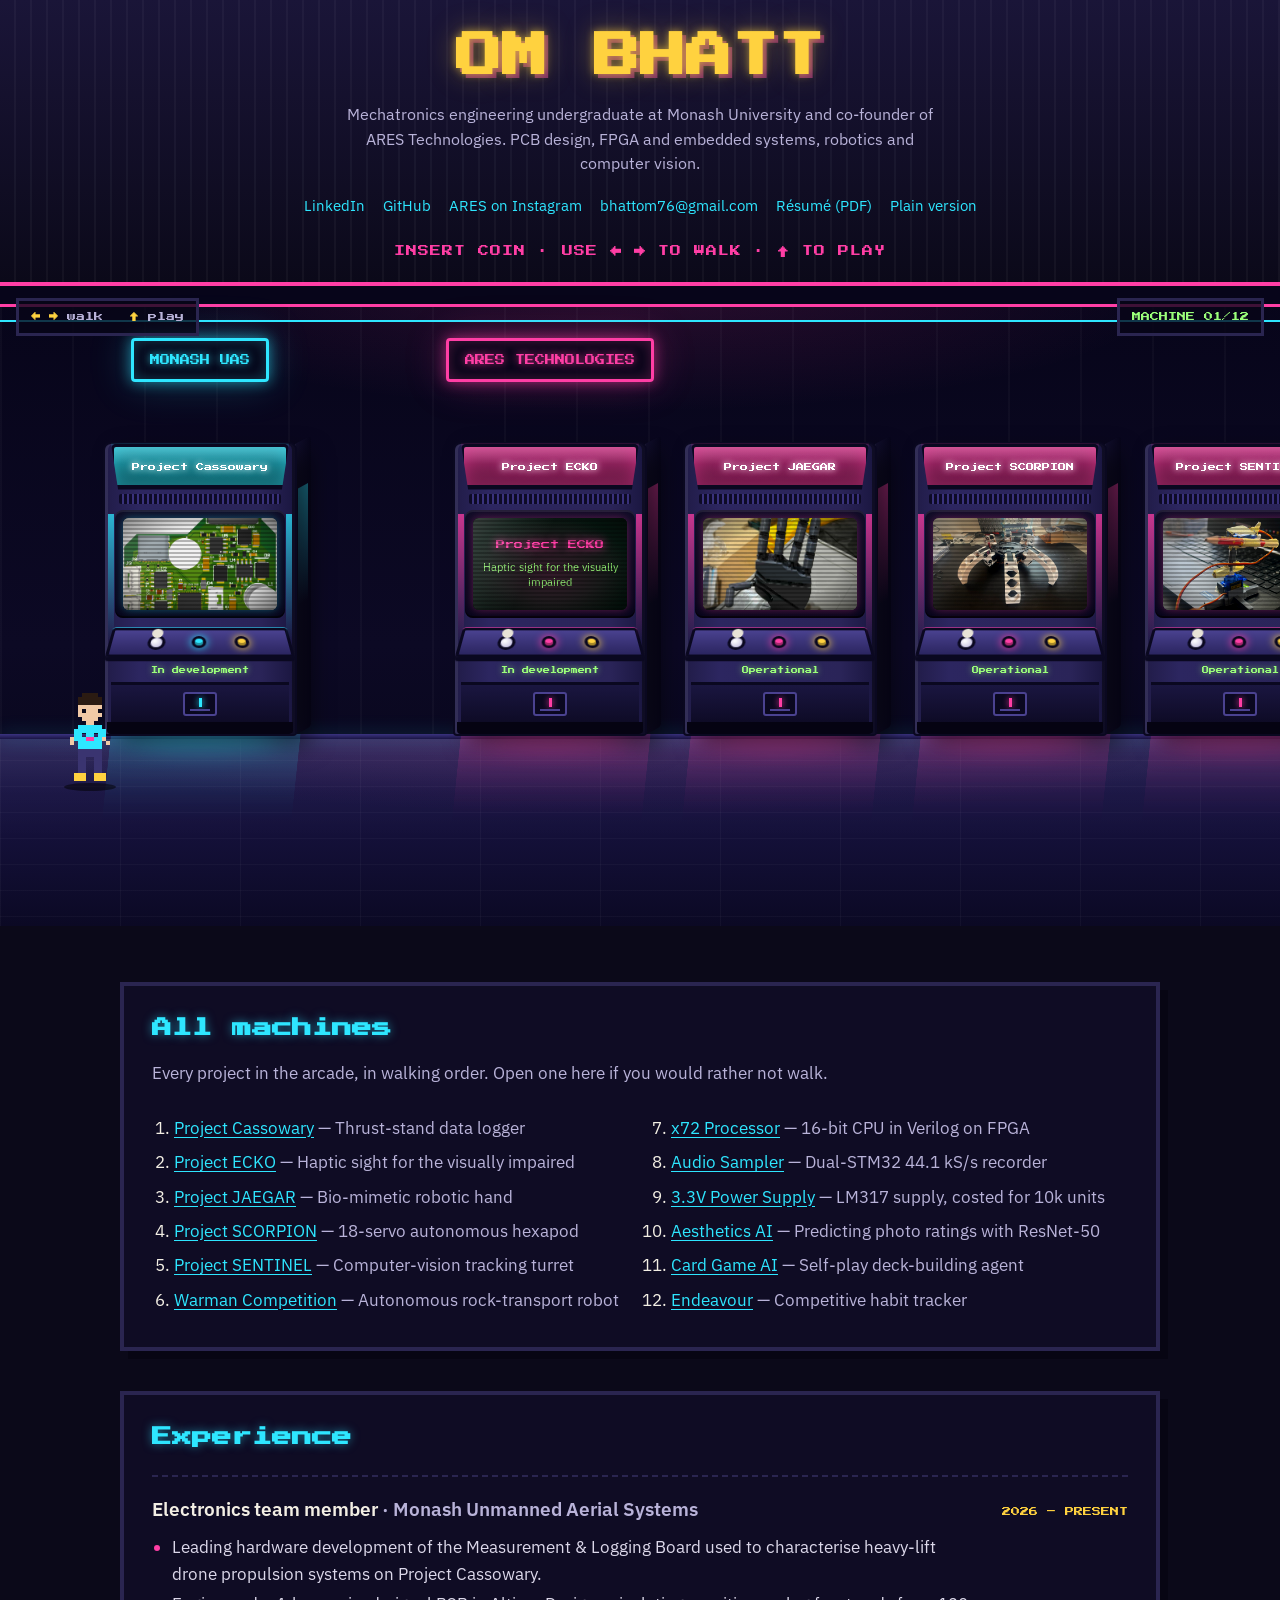
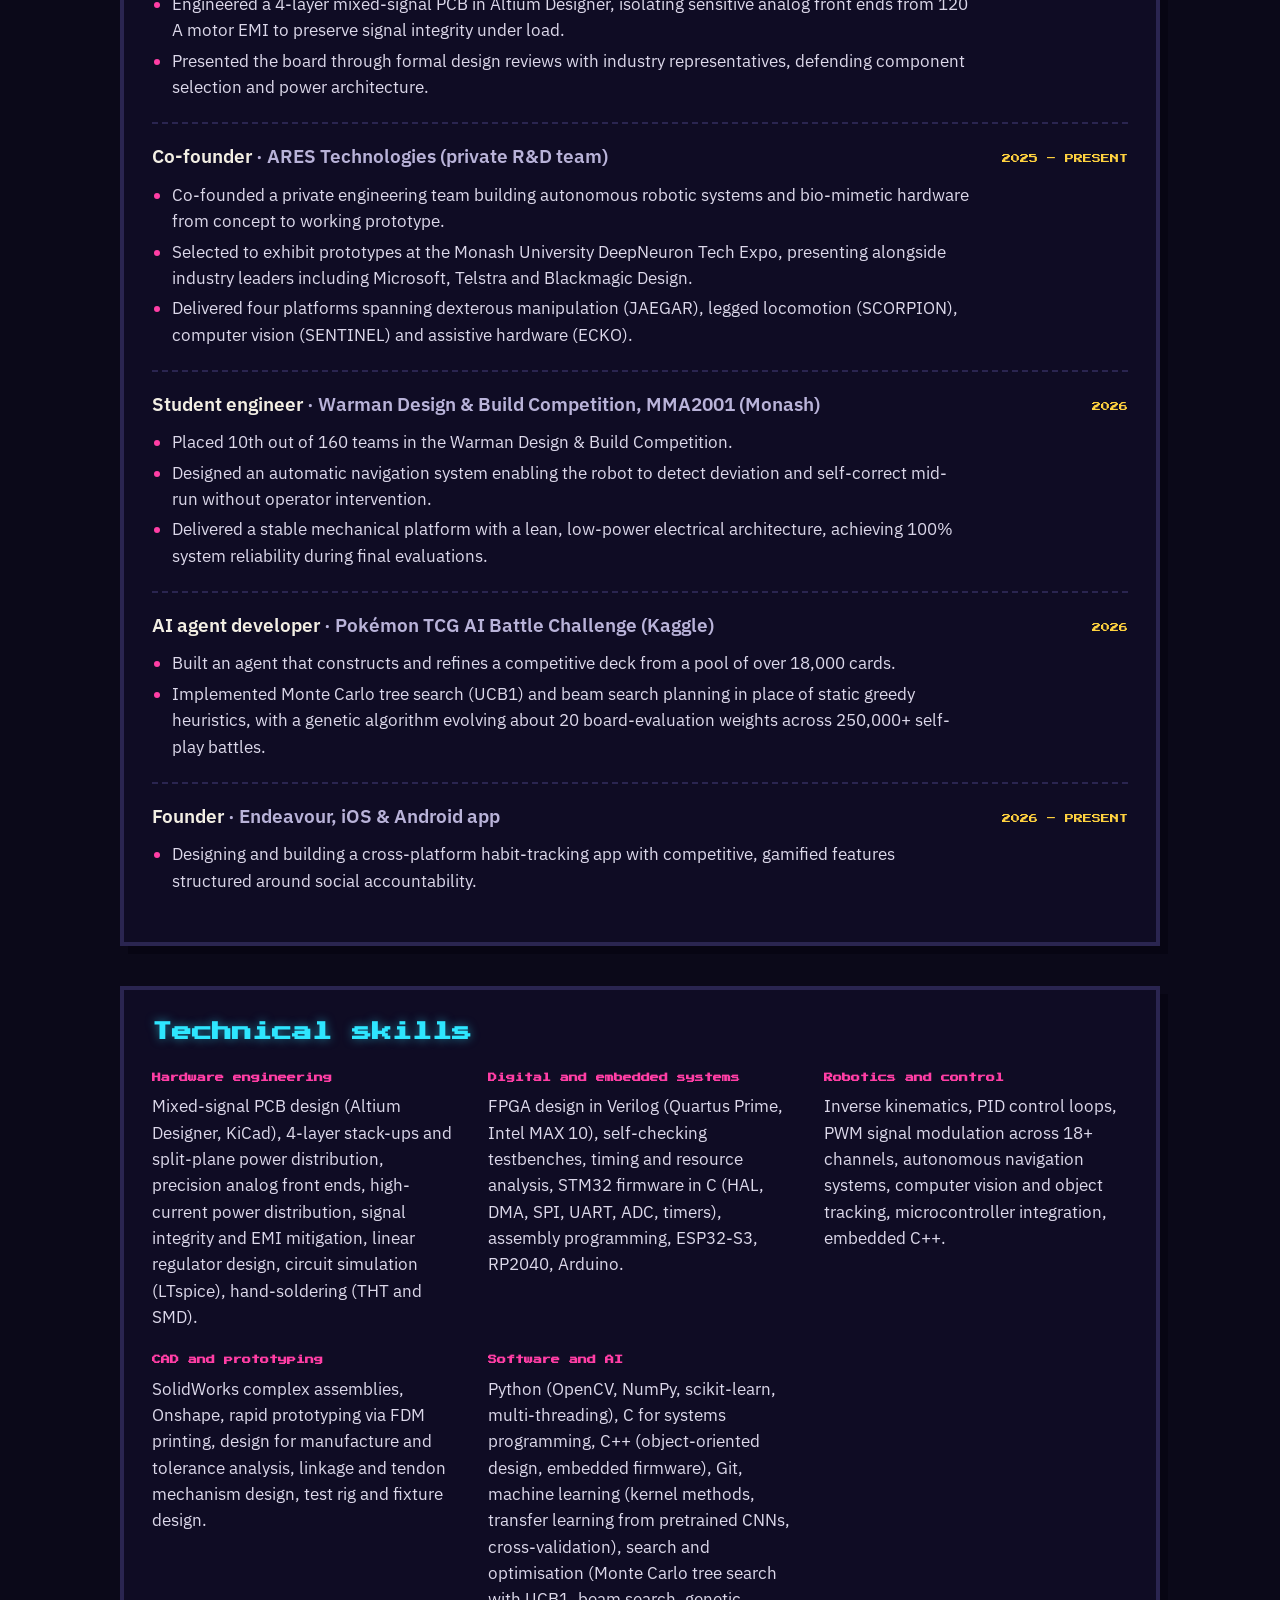
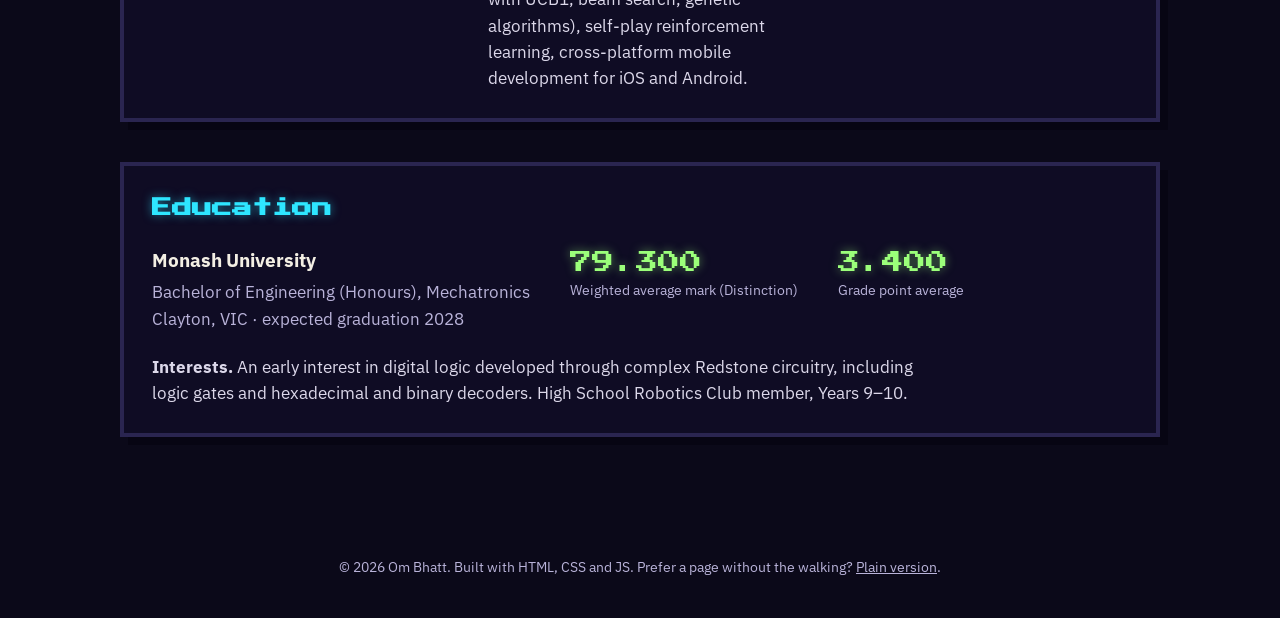
==== commit 1c666df2: "Arcade: detailed cabinets, neon room, floor reflections and preview bubble Cabinets now have a backl" ====
--- a/index.html
+++ b/index.html
@@ -61,107 +61,199 @@
 
 /* ---------- the arcade scene ---------- */
 .arcade{
-  position:relative;height:min(72vh,560px);min-height:420px;overflow:hidden;
-  background:linear-gradient(180deg,#0e0b22 0%,#110d2a 74%,var(--carpet) 74%,var(--carpet) 100%);
+  position:relative;height:min(76vh,640px);min-height:460px;overflow:hidden;
+  background:
+    linear-gradient(180deg,#07051a 0%,#0c0924 56%,#0a0820 70%,#16123a 70.2%,#0d0a26 100%);
   user-select:none;-webkit-user-select:none;touch-action:pan-y;
 }
 .arcade:focus{outline:none}
 .arcade:focus-visible{box-shadow:inset 0 0 0 3px rgba(255,210,63,.55)}
-/* carpet pattern */
+/* ceiling neon tubes */
+.arcade::before{
+  content:"";position:absolute;left:0;right:0;top:0;height:70%;pointer-events:none;z-index:0;
+  background:
+    linear-gradient(180deg,#07051a 0,#07051a 18px,var(--neon-pink) 18px,var(--neon-pink) 21px,transparent 21px),
+    linear-gradient(180deg,transparent 34px,var(--neon-cyan) 34px,var(--neon-cyan) 36px,transparent 36px),
+    repeating-linear-gradient(90deg,rgba(255,255,255,.028) 0 2px,transparent 2px 72px),
+    radial-gradient(ellipse 60% 40% at 50% 0%,rgba(255,62,165,.14),transparent 70%);
+}
+/* glossy floor: reflections, sheen and a faint perspective grid */
 .arcade::after{
-  content:"";position:absolute;left:0;right:0;bottom:0;height:26%;pointer-events:none;
+  content:"";position:absolute;left:0;right:0;bottom:0;height:30%;pointer-events:none;z-index:0;
   background:
-    radial-gradient(circle at 20% 30%,rgba(46,230,255,.18) 0 3px,transparent 4px),
-    radial-gradient(circle at 70% 70%,rgba(255,62,165,.18) 0 3px,transparent 4px),
-    radial-gradient(circle at 45% 55%,rgba(255,210,63,.14) 0 2px,transparent 3px);
-  background-size:110px 90px,130px 100px,90px 70px;
-  opacity:.9;
-}
-.world{position:absolute;left:0;top:0;height:100%;will-change:transform}
-.wall-line{position:absolute;left:0;right:0;top:74%;height:6px;background:#2a2550;box-shadow:0 2px 0 #090716}
+    linear-gradient(180deg,rgba(255,255,255,.10),rgba(255,255,255,.02) 30%,transparent 55%),
+    radial-gradient(ellipse 70% 60% at 50% 0%,rgba(255,62,165,.10),transparent 70%),
+    repeating-linear-gradient(90deg,rgba(255,255,255,.035) 0 1px,transparent 1px 120px),
+    repeating-linear-gradient(180deg,rgba(255,255,255,.03) 0 1px,transparent 1px 26px),
+    linear-gradient(180deg,#1e1850,#0b0924);
+}
+.world{position:absolute;left:0;top:0;height:100%;will-change:transform;z-index:1}
+.wall-line{position:absolute;left:0;right:0;top:70%;height:5px;background:linear-gradient(180deg,#3b3380,#1a1545);box-shadow:0 0 18px rgba(46,230,255,.25)}
 .zone-sign{
-  position:absolute;top:48px;transform:translateX(-50%);
+  position:absolute;top:52px;transform:translateX(-50%);
   font-family:var(--display);font-size:10px;line-height:1.8;text-align:center;
-  color:var(--neon-cyan);padding:10px 14px;border:3px solid var(--neon-cyan);
-  box-shadow:0 0 14px rgba(46,230,255,.45),inset 0 0 14px rgba(46,230,255,.2);
-  background:rgba(8,6,24,.8);white-space:nowrap;
-}
-.zone-sign.pink{color:var(--neon-pink);border-color:var(--neon-pink);box-shadow:0 0 14px rgba(255,62,165,.45),inset 0 0 14px rgba(255,62,165,.2)}
-.zone-sign.yellow{color:var(--neon-yellow);border-color:var(--neon-yellow);box-shadow:0 0 14px rgba(255,210,63,.45),inset 0 0 14px rgba(255,210,63,.2)}
-
-/* cabinet */
+  color:var(--neon-cyan);padding:10px 16px;border:3px solid var(--neon-cyan);border-radius:4px;
+  box-shadow:0 0 14px rgba(46,230,255,.55),inset 0 0 14px rgba(46,230,255,.25),0 0 40px rgba(46,230,255,.25);
+  text-shadow:0 0 8px rgba(46,230,255,.9);
+  background:rgba(8,6,24,.85);white-space:nowrap;
+}
+.zone-sign.pink{color:var(--neon-pink);border-color:var(--neon-pink);box-shadow:0 0 14px rgba(255,62,165,.55),inset 0 0 14px rgba(255,62,165,.25),0 0 40px rgba(255,62,165,.25);text-shadow:0 0 8px rgba(255,62,165,.9)}
+.zone-sign.yellow{color:var(--neon-yellow);border-color:var(--neon-yellow);box-shadow:0 0 14px rgba(255,210,63,.55),inset 0 0 14px rgba(255,210,63,.25),0 0 40px rgba(255,210,63,.25);text-shadow:0 0 8px rgba(255,210,63,.9)}
+
+/* ---------- cabinet ---------- */
 .cab{
-  position:absolute;bottom:26%;transform:translateX(-50%);width:176px;
+  position:absolute;bottom:30%;transform:translateX(-50%);width:190px;
   background:none;border:0;padding:0;margin:0;color:inherit;font:inherit;text-align:left;cursor:pointer;
+  --g:var(--glow);
 }
 .cab-body{
-  position:relative;background:var(--cab-body);border:4px solid var(--cab-edge);border-bottom-width:10px;
-  box-shadow:6px 6px 0 #070513;
+  position:relative;z-index:1;
+  background:linear-gradient(90deg,#211c48 0%,#2c2660 18%,#2a2458 82%,#1a1640 100%);
+  border-radius:6px 6px 2px 2px;
+  box-shadow:
+    inset 3px 0 0 rgba(255,255,255,.08),inset -3px 0 0 rgba(0,0,0,.45),
+    0 0 0 2px #0a0820,14px 10px 24px rgba(0,0,0,.6);
   transition:transform .18s ease,box-shadow .18s ease;
 }
-.cab-top{height:14px;background:var(--cab-edge);border-bottom:4px solid #0b0919}
+/* side art stripes in the cabinet's colour */
+.cab-body::before,.cab-body::after{
+  content:"";position:absolute;top:70px;bottom:40px;width:6px;pointer-events:none;
+  background:linear-gradient(180deg,var(--g),transparent 70%);opacity:.75;
+}
+.cab-body::before{left:3px}.cab-body::after{right:3px}
 .cab-marquee{
-  font-family:var(--display);font-size:8px;line-height:1.5;text-align:center;padding:9px 6px;
-  color:var(--ink);background:#15112f;border-bottom:4px solid var(--cab-edge);min-height:44px;
-  display:flex;align-items:center;justify-content:center;
-  text-shadow:0 0 6px var(--glow);
+  position:relative;margin:0 6px;padding:12px 8px 10px;min-height:46px;
+  display:flex;align-items:center;justify-content:center;text-align:center;
+  font-family:var(--display);font-size:8px;line-height:1.5;color:#fff;
+  background:
+    linear-gradient(180deg,rgba(255,255,255,.22),transparent 45%),
+    linear-gradient(180deg,color-mix(in srgb,var(--g) 70%,#000) ,color-mix(in srgb,var(--g) 35%,#000));
+  border:3px solid #0a0820;border-bottom-width:5px;border-radius:5px 5px 0 0;
+  box-shadow:0 0 14px color-mix(in srgb,var(--g) 60%,transparent),inset 0 0 18px color-mix(in srgb,var(--g) 45%,transparent);
+  text-shadow:0 0 6px #fff,0 0 12px var(--g);
+  clip-path:polygon(0 0,100% 0,96% 100%,4% 100%);
+}
+.cab-grille{height:10px;margin:4px 14px 0;background:repeating-linear-gradient(90deg,#0a0820 0 3px,#3b3380 3px 5px);border-radius:2px;opacity:.9}
+.cab-bezel{
+  position:relative;margin:6px 10px 0;padding:8px;background:linear-gradient(180deg,#0f0c26,#07051a);
+  border-radius:8px;box-shadow:inset 0 2px 0 rgba(255,255,255,.08),inset 0 -2px 0 rgba(0,0,0,.6);
 }
 .cab-screen{
-  position:relative;margin:8px 10px 0;height:104px;background:var(--crt-bg);overflow:hidden;
-  border:3px solid #0b0919;
-}
-.cab-screen img{width:100%;height:100%;object-fit:cover;display:block;filter:saturate(1.2) contrast(1.1)}
+  position:relative;height:92px;background:var(--crt-bg);overflow:hidden;border-radius:6px;
+  box-shadow:inset 0 0 16px rgba(0,0,0,.9),0 0 10px color-mix(in srgb,var(--g) 35%,transparent);
+}
+.cab-screen img{width:100%;height:100%;object-fit:cover;display:block;filter:saturate(1.25) contrast(1.1) brightness(.95)}
 .cab-screen .title-card{
   height:100%;display:flex;flex-direction:column;justify-content:center;align-items:center;gap:8px;padding:8px;
-  font-family:var(--display);font-size:9px;line-height:1.6;text-align:center;color:var(--glow);
-}
-.cab-screen .title-card small{font-family:var(--body);font-size:11px;color:var(--crt-green);line-height:1.3}
+  font-family:var(--display);font-size:9px;line-height:1.6;text-align:center;color:var(--g);
+  text-shadow:0 0 8px var(--g);
+  background:radial-gradient(ellipse at 50% 60%,color-mix(in srgb,var(--g) 18%,#06120e),#061a12 75%);
+}
+.cab-screen .title-card small{font-family:var(--body);font-size:11px;color:var(--crt-green);line-height:1.3;text-shadow:none}
+/* scanlines, vignette and glass glare */
+.cab-screen::before{
+  content:"";position:absolute;inset:0;pointer-events:none;z-index:2;
+  background:
+    linear-gradient(115deg,rgba(255,255,255,.22) 0%,rgba(255,255,255,.06) 28%,transparent 42%),
+    radial-gradient(ellipse at center,transparent 55%,rgba(0,0,0,.55) 100%);
+}
 .cab-screen::after{
-  content:"";position:absolute;inset:0;pointer-events:none;
-  background:repeating-linear-gradient(0deg,rgba(0,0,0,.28) 0 2px,transparent 2px 4px);
+  content:"";position:absolute;inset:0;pointer-events:none;z-index:2;
+  background:repeating-linear-gradient(0deg,rgba(0,0,0,.26) 0 2px,transparent 2px 4px);
 }
 .cab-panel{
-  margin:8px 10px 6px;height:30px;background:#3a3470;border:3px solid #0b0919;
-  display:flex;align-items:center;justify-content:space-evenly;padding:0 8px;
-}
-.stick{width:10px;height:10px;border-radius:50%;background:#e8e4d8;box-shadow:0 -10px 0 0 #e8e4d8,0 0 0 3px #0b0919}
-.btn-a,.btn-b{width:12px;height:12px;border-radius:50%;border:3px solid #0b0919}
-.btn-a{background:var(--glow)}
-.btn-b{background:var(--neon-yellow)}
+  position:relative;margin:10px 8px 0;height:34px;
+  background:linear-gradient(180deg,#4a4290,#2b2560);border:3px solid #0a0820;border-radius:4px;
+  transform:perspective(240px) rotateX(38deg);transform-origin:50% 0;
+  display:flex;align-items:center;justify-content:space-evenly;padding:0 10px;
+  box-shadow:0 4px 0 #0a0820,0 -1px 0 color-mix(in srgb,var(--g) 60%,transparent);
+}
+.stick{width:11px;height:11px;border-radius:50%;background:radial-gradient(circle at 35% 35%,#fff,#b9b3d9);box-shadow:0 -11px 0 0 #e8e4d8,0 0 0 3px #0a0820}
+.btn-a,.btn-b{width:14px;height:14px;border-radius:50%;border:3px solid #0a0820;box-shadow:inset 0 -3px 0 rgba(0,0,0,.35),0 0 8px currentColor}
+.btn-a{background:var(--g);color:var(--g)}
+.btn-b{background:var(--neon-yellow);color:var(--neon-yellow)}
 .cab-status{
   font-family:var(--display);font-size:7px;line-height:1.5;text-align:center;color:var(--crt-green);
-  padding:0 8px 8px;
-}
-.cab-base{height:26px;background:#0b0919;margin:0 -4px -10px;border-top:4px solid var(--cab-edge)}
-
-.cab.near .cab-body{transform:translateY(-6px);box-shadow:6px 12px 0 #070513,0 0 28px var(--glow),0 0 60px var(--glow)}
-.cab.near .cab-marquee{color:var(--glow)}
+  padding:4px 8px 6px;text-shadow:0 0 6px rgba(155,255,122,.7);
+}
+.cab-kick{
+  position:relative;height:40px;margin:0 6px;border-top:3px solid #0a0820;
+  background:linear-gradient(180deg,#1a1640,#0e0b26);
+}
+.coin-door{
+  position:absolute;left:50%;top:7px;transform:translateX(-50%);width:34px;height:24px;
+  border:2px solid #4a4290;border-radius:3px;background:#0a0820;
+}
+.coin-door::before{content:"";position:absolute;left:50%;top:4px;width:3px;height:9px;margin-left:-1px;background:var(--g);box-shadow:0 0 6px var(--g)}
+.coin-door::after{content:"";position:absolute;left:5px;right:5px;bottom:3px;height:2px;background:#4a4290}
+.cab-base{height:12px;margin:0 2px;background:#050312;border-radius:0 0 4px 4px}
+.cab-side{
+  position:absolute;top:0;bottom:0;right:-16px;width:16px;z-index:0;pointer-events:none;
+  background:linear-gradient(90deg,#120f2e,#07051a);
+  transform:skewY(-28deg);transform-origin:0 100%;
+  border-radius:0 4px 4px 0;
+  box-shadow:inset 1px 0 0 rgba(255,255,255,.06);
+}
+.cab-side::before{content:"";position:absolute;left:3px;right:3px;top:16%;height:40%;background:linear-gradient(180deg,var(--g),transparent);opacity:.5}
+/* LED underglow + floor reflection */
+.cab-glow{
+  position:absolute;left:8%;right:8%;bottom:-12px;height:22px;border-radius:50%;z-index:0;pointer-events:none;
+  background:var(--g);filter:blur(12px);opacity:.55;
+}
+.cab-refl{
+  position:absolute;left:0;right:0;top:100%;height:110px;z-index:0;pointer-events:none;
+  background:linear-gradient(180deg,color-mix(in srgb,var(--g) 32%,transparent),transparent 85%);
+  -webkit-mask-image:linear-gradient(180deg,#000,transparent);mask-image:linear-gradient(180deg,#000,transparent);
+  transform:skewX(-6deg);opacity:.8;
+}
+
+.cab.near .cab-body{transform:translateY(-6px);box-shadow:inset 3px 0 0 rgba(255,255,255,.08),inset -3px 0 0 rgba(0,0,0,.45),0 0 0 2px #0a0820,14px 16px 24px rgba(0,0,0,.6),0 0 34px var(--g),0 0 80px color-mix(in srgb,var(--g) 60%,transparent)}
+.cab.near .cab-glow{opacity:1;filter:blur(16px)}
 .cab:hover .cab-body{transform:translateY(-3px)}
-.prompt{
-  position:absolute;left:50%;top:-44px;transform:translateX(-50%);
-  font-family:var(--display);font-size:8px;line-height:1.6;white-space:nowrap;text-align:center;
-  color:var(--neon-yellow);background:#0b0919;border:3px solid var(--neon-yellow);padding:6px 10px;
-  opacity:0;transition:opacity .15s;pointer-events:none;
-}
-.cab.near .prompt{opacity:1}
-@media (prefers-reduced-motion:reduce){.cab-body,.prompt{transition:none}}
+
+/* preview bubble that pops up when you walk up to a machine */
+.bubble{
+  position:absolute;left:50%;bottom:52%;transform:translateX(-50%) translateY(10px) scale(.6);transform-origin:50% 100%;
+  width:300px;padding:10px;border-radius:8px;cursor:default;
+  background:#0f0c24;border:3px solid var(--g);
+  box-shadow:0 0 0 3px #050312,0 0 24px color-mix(in srgb,var(--g) 60%,transparent),10px 10px 0 #050312;
+  opacity:0;visibility:hidden;pointer-events:none;transition:opacity .16s ease,transform .16s ease,visibility .16s;
+  text-align:left;z-index:5;
+}
+.bubble::after{
+  content:"";position:absolute;left:50%;top:100%;margin-left:-9px;border:9px solid transparent;border-top-color:var(--g);
+}
+.cab.near .bubble{opacity:1;visibility:visible;pointer-events:auto;transform:translateX(-50%) translateY(0) scale(1)}
+.cab.near .cab-screen img,.cab.near .cab-screen .title-card{filter:brightness(.35) blur(1px)}
+.bubble img{width:100%;height:120px;object-fit:cover;display:block;border-radius:4px;border:2px solid #2a2550;background:#000}
+.bubble .b-card{height:120px;display:flex;align-items:center;justify-content:center;border-radius:4px;border:2px solid #2a2550;font-family:var(--display);font-size:10px;color:var(--g);text-shadow:0 0 8px var(--g);background:radial-gradient(ellipse at 50% 60%,color-mix(in srgb,var(--g) 18%,#06120e),#061a12 75%)}
+.bubble h3{font-family:var(--display);font-size:9px;line-height:1.6;color:#fff;margin:10px 0 4px}
+.bubble p{font-family:var(--body);font-size:13.5px;line-height:1.4;color:var(--ink-dim);margin:0 0 10px}
+.bubble .play{
+  display:flex;align-items:center;justify-content:center;gap:8px;width:100%;
+  font-family:var(--display);font-size:9px;color:#0a0820;background:var(--neon-yellow);
+  border:3px solid #0a0820;padding:10px;cursor:pointer;box-shadow:3px 3px 0 #050312;
+}
+.bubble .play:hover{background:#fff}
+.bubble .play:active{transform:translate(2px,2px);box-shadow:1px 1px 0 #050312}
+@media (prefers-reduced-motion:reduce){.cab-body,.bubble{transition:none}}
 
 /* player sprite */
-.player{position:absolute;bottom:17%;z-index:2;width:calc(16 * var(--px));height:calc(24 * var(--px));transform:translateX(-50%);pointer-events:none;will-change:transform,left}
+.player{position:absolute;bottom:22%;z-index:2;width:calc(16 * var(--px));height:calc(24 * var(--px));transform:translateX(-50%);pointer-events:none;will-change:transform,left}
 .player .sprite{position:absolute;left:0;top:0;width:var(--px);height:var(--px);background:transparent}
 .player.flip .sprite{transform:scaleX(-1);transform-origin:calc(8 * var(--px)) 0}
-.player .shadow{position:absolute;left:10%;right:10%;bottom:-6px;height:8px;border-radius:50%;background:rgba(0,0,0,.45)}
+.player .shadow{position:absolute;left:10%;right:10%;bottom:-6px;height:8px;border-radius:50%;background:rgba(0,0,0,.5)}
 
 /* HUD / controls */
 .hud{
-  position:absolute;left:0;right:0;top:12px;display:flex;justify-content:space-between;align-items:flex-start;
+  position:absolute;left:0;right:0;top:12px;display:flex;justify-content:space-between;align-items:flex-start;z-index:3;
   padding:0 16px;pointer-events:none;font-family:var(--display);font-size:9px;line-height:1.7;color:var(--ink-dim);
 }
 .hud .hint{background:rgba(8,6,24,.78);border:3px solid #2a2550;padding:8px 12px;max-width:min(360px,60vw)}
 .hud .hint b{color:var(--neon-yellow);font-weight:400}
 .hud .counter{background:rgba(8,6,24,.78);border:3px solid #2a2550;padding:8px 12px;color:var(--crt-green);white-space:nowrap}
 .pad{
-  position:absolute;left:0;right:0;bottom:14px;display:flex;justify-content:space-between;align-items:flex-end;padding:0 16px;
+  position:absolute;left:0;right:0;bottom:14px;display:flex;justify-content:space-between;align-items:flex-end;padding:0 16px;z-index:3;
 }
 .pad .group{display:flex;gap:10px}
 .pad button{
@@ -171,7 +263,13 @@
 .pad button.go{background:var(--neon-pink);color:#fff;width:72px;height:72px;font-size:11px}
 .pad button:active{transform:translateY(4px);box-shadow:0 2px 0 #0b0919}
 @media (hover:hover) and (pointer:fine){.pad{display:none}}
-@media (max-width:640px){.hud{justify-content:flex-end}.hud .hint{display:none}.arcade{height:min(68vh,520px)}.zone-sign{top:10px;font-size:8px;padding:8px 10px}.cab{width:160px}}
+@media (max-width:640px){
+  .hud{justify-content:flex-end}.hud .hint{display:none}
+  .arcade{height:min(72vh,560px)}
+  .zone-sign{top:48px;font-size:8px;padding:8px 10px}
+  .cab{width:170px}
+  .bubble{width:min(280px,calc(100vw - 40px))}
+}
 
 /* ---------- lobby (everything below the scene) ---------- */
 .lobby{max-width:1080px;margin:0 auto;padding:56px 20px 80px}
@@ -679,16 +777,21 @@
     const screen = d.dataset.img
       ? `<img src="${d.dataset.img}" alt="">`
       : `<div class="title-card">${d.dataset.title}<small>${d.dataset.blurb}</small></div>`;
-    b.innerHTML = `<div class="prompt">PRESS ↑ TO PLAY</div>
+    const bimg = d.dataset.img ? `<img src="${d.dataset.img}" alt="">` : `<div class="b-card">${d.dataset.title}</div>`;
+    b.innerHTML = `<div class="bubble" role="group" aria-label="${d.dataset.title} preview">${bimg}
+        <h3>${d.dataset.title}</h3><p>${d.dataset.blurb}. ${d.dataset.status}.</p>
+        <span class="play" data-play>PLAY ▶</span></div>
       <div class="cab-body">
-        <div class="cab-top"></div>
         <div class="cab-marquee">${d.dataset.title}</div>
-        <div class="cab-screen">${screen}</div>
+        <div class="cab-grille"></div>
+        <div class="cab-bezel"><div class="cab-screen">${screen}</div></div>
         <div class="cab-panel"><div class="stick"></div><div class="btn-a"></div><div class="btn-b"></div></div>
         <div class="cab-status">${d.dataset.status}</div>
+        <div class="cab-kick"><div class="coin-door"></div></div>
         <div class="cab-base"></div>
-      </div>`;
-    b.addEventListener('click', () => walkTo(i, true));
+      </div>
+      <div class="cab-side"></div><div class="cab-glow"></div><div class="cab-refl"></div>`;
+    b.addEventListener('click', e => { if (e.target.closest('[data-play]') || nearIdx === i) open(i); else walkTo(i, true); });
     cabsEl.appendChild(b); cabs.push({x, el:b, d});
 
     const li = document.createElement('li');
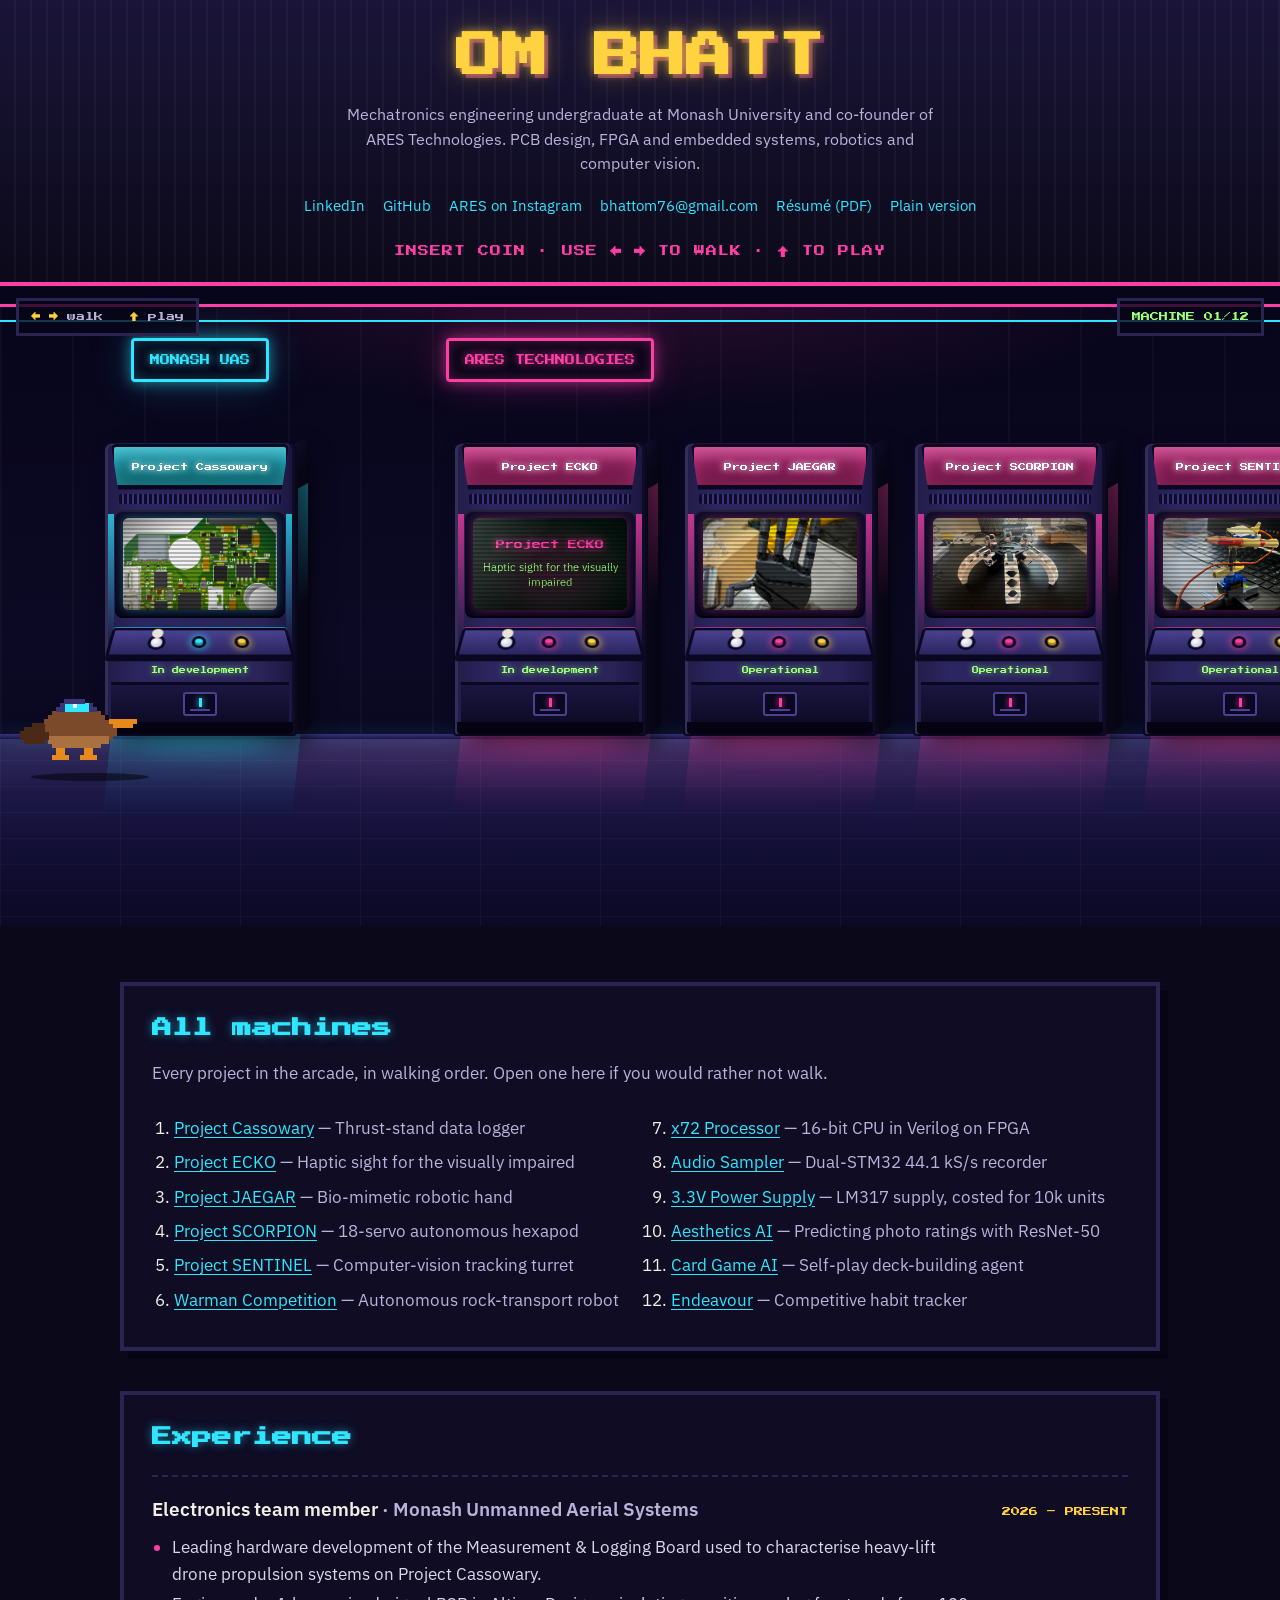
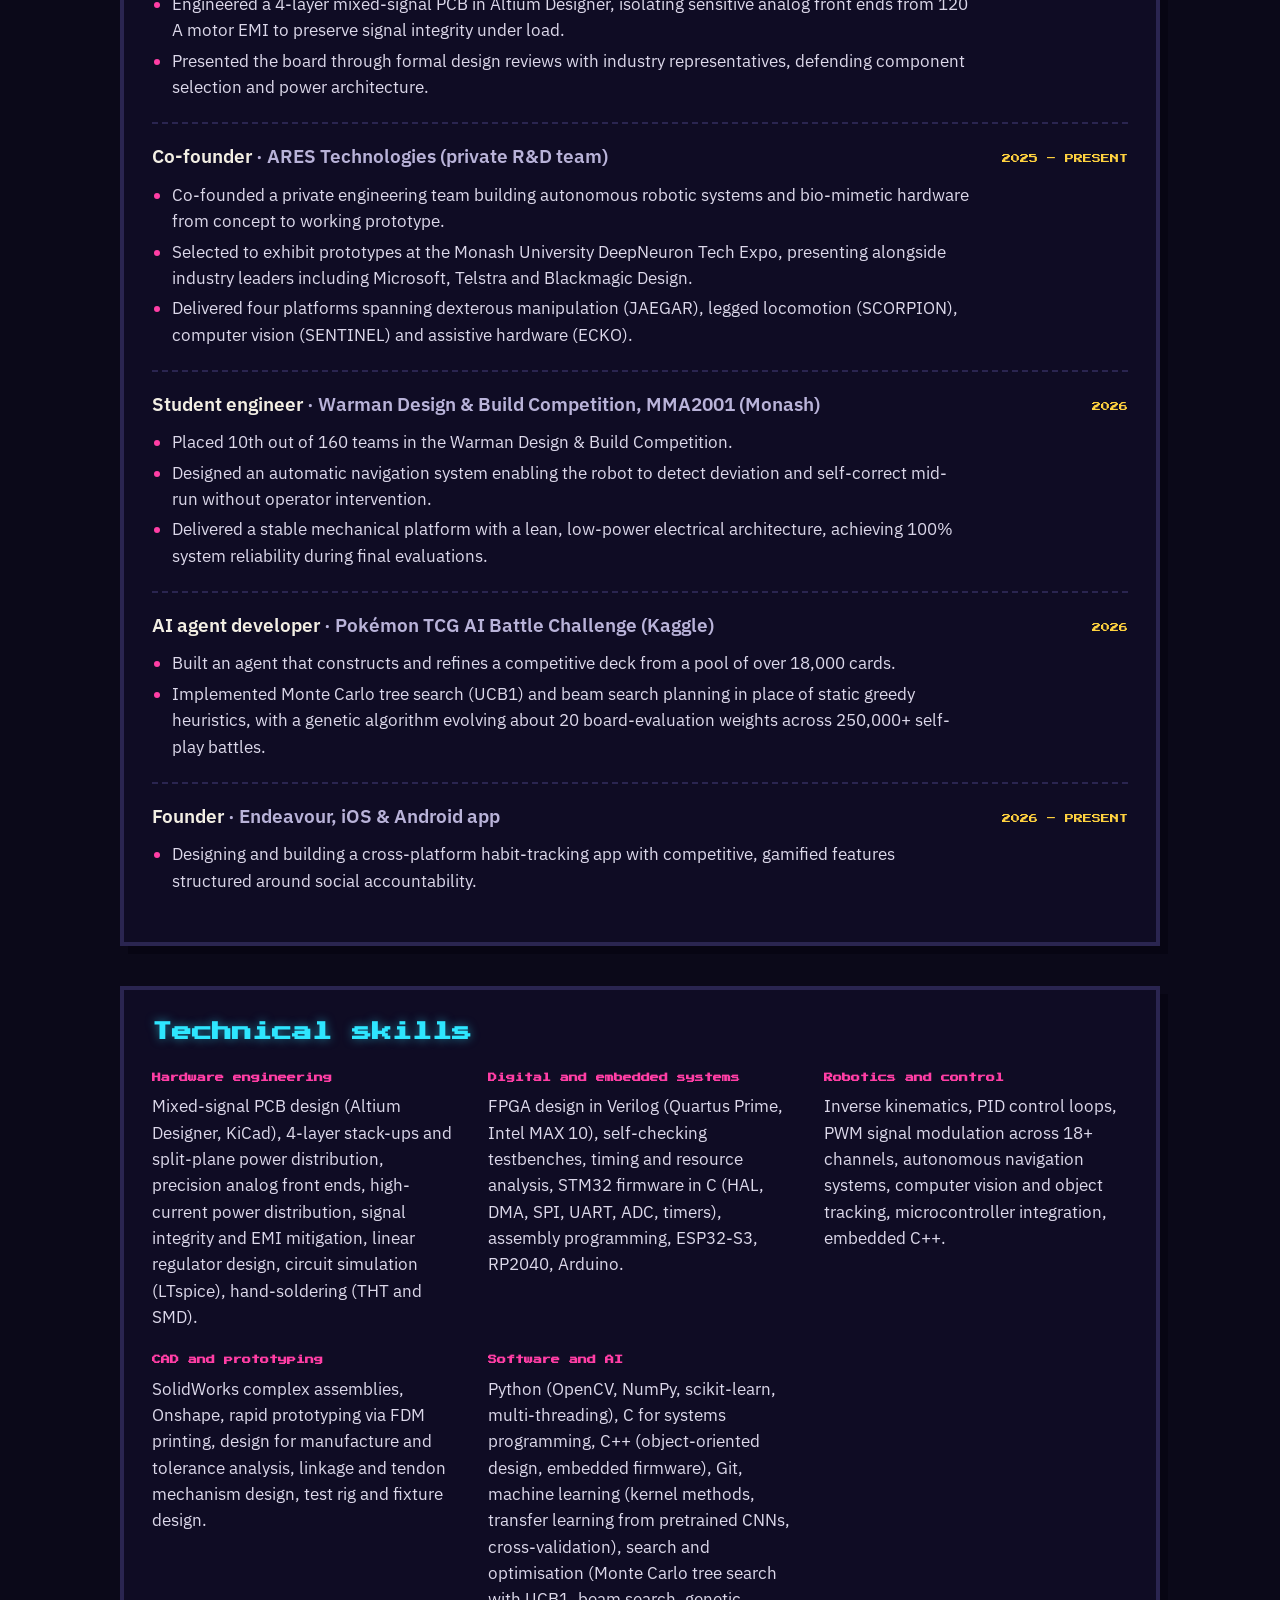
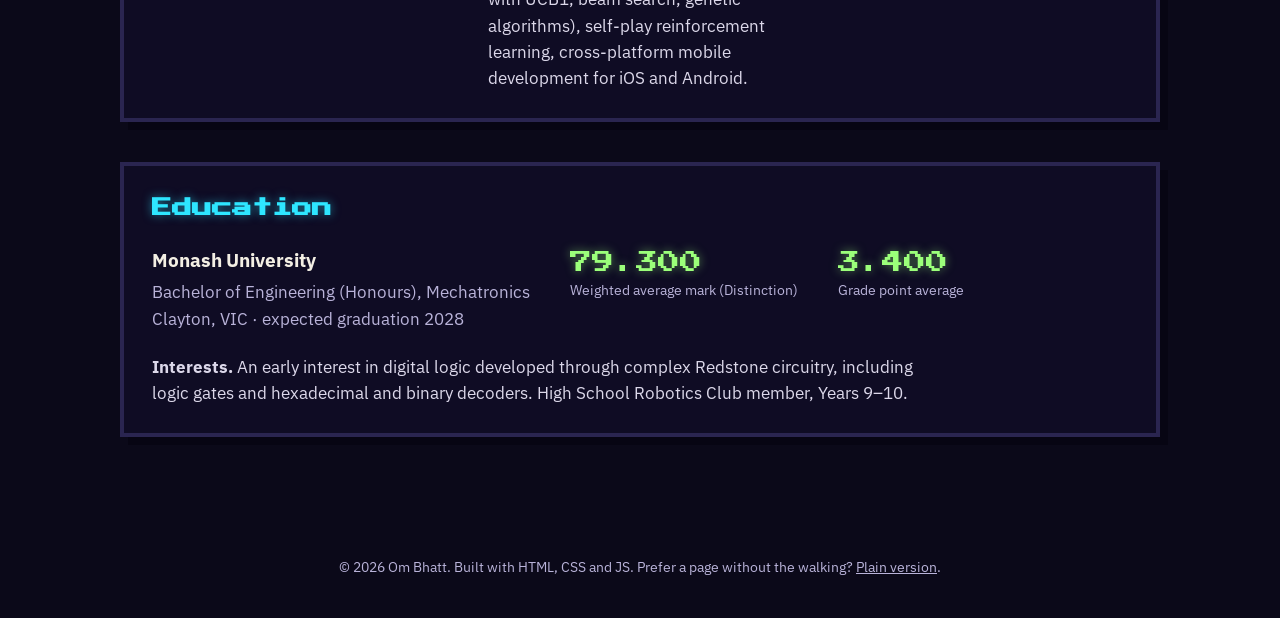
==== commit 783c7b91: "Swap the player sprite for an original goggle-wearing platypus Co-Authored-By: Claude Fable 5.1 <nor" ====
--- a/index.html
+++ b/index.html
@@ -239,10 +239,10 @@
 @media (prefers-reduced-motion:reduce){.cab-body,.bubble{transition:none}}
 
 /* player sprite */
-.player{position:absolute;bottom:22%;z-index:2;width:calc(16 * var(--px));height:calc(24 * var(--px));transform:translateX(-50%);pointer-events:none;will-change:transform,left}
+.player{--px:5px;position:absolute;bottom:22%;z-index:2;width:calc(28 * var(--px));height:calc(18 * var(--px));transform:translateX(-50%);pointer-events:none;will-change:transform,left}
 .player .sprite{position:absolute;left:0;top:0;width:var(--px);height:var(--px);background:transparent}
-.player.flip .sprite{transform:scaleX(-1);transform-origin:calc(8 * var(--px)) 0}
-.player .shadow{position:absolute;left:10%;right:10%;bottom:-6px;height:8px;border-radius:50%;background:rgba(0,0,0,.5)}
+.player.flip .sprite{transform:scaleX(-1);transform-origin:calc(14 * var(--px)) 0}
+.player .shadow{position:absolute;left:8%;right:8%;bottom:4px;height:8px;border-radius:50%;background:rgba(0,0,0,.5)}
 
 /* HUD / controls */
 .hud{
@@ -803,80 +803,26 @@
   const worldW = x + START; world.style.width = worldW + 'px';
 
   // --- player sprite: a 16x24 pixel map, drawn with one box-shadow ---
-  const C = {h:'#2b1b12',s:'#f1c9a5',t:'#2ee6ff',p:'#3a3470',b:'#ffd23f',e:'#0b0919',w:'#f3efe4',k:'#ff3ea5'};
-  const frames = [
-`................
-......hhhh......
-.....hhhhhh.....
-.....hhhhhh.....
-.....ssssss.....
-.....sessse.....
-.....ssssss.....
-......ssss......
-.......ss.......
-.....tttttt.....
-....tttttttt....
-....tt.tt.tt....
-...stttkktts....
-...s.tttttt.s...
-.....tttttt.....
-.....pppppp.....
-.....pppppp.....
-.....pp..pp.....
-.....pp..pp.....
-.....pp..pp.....
-.....pp..pp.....
-....bbb..bbb....
-....bbb..bbb....
-................`,
-`................
-......hhhh......
-.....hhhhhh.....
-.....hhhhhh.....
-.....ssssss.....
-.....sessse.....
-.....ssssss.....
-......ssss......
-.......ss.......
-.....tttttt.....
-....tttttttt....
-...stt.tt.tts...
-....tttkkttt....
-.....tttttt.....
-.....tttttt.....
-.....pppppp.....
-.....pppppp.....
-....pp....pp....
-...pp......pp...
-...pp......pp...
-..bbb......bbb..
-..bbb......bbb..
-................
-................`,
-`................
-......hhhh......
-.....hhhhhh.....
-.....hhhhhh.....
-.....ssssss.....
-.....sessse.....
-.....ssssss.....
-......ssss......
-.......ss.......
-.....tttttt.....
-....tttttttt....
-....tt.tt.tt....
-....tttkkttt....
-.....tttttt.....
-.....tttttt.....
-.....pppppp.....
-.....pppppp.....
-.....pp..pp.....
-.....pp..pp.....
-......pppp......
-......pppp......
-.....bbbbbb.....
-.....bbbbbb.....
-................`];
+  // An original platypus: brown body, orange bill and feet, dark flat tail, safety goggles pushed up on its head.
+  const C = {b:'#7a4a2a',l:'#a9713f',d:'#4a2a16',o:'#e8891c',k:'#0b0919',g:'#2ee6ff',s:'#3a3470',w:'#ffffff'};
+  const body = [
+'............................',
+'...........sssss............',
+'..........sggwgggs..........',
+'.........ssggggggss.........',
+'........bbbbbbbbbbbb........',
+'.......bbbbbbbbbbbbbbk......',
+'......bbbbbbbbbbbbbbbbooooooo',
+'...dddbbbbbbbbbbbbbbbbbooooo.',
+'.dddddbbbbbbbbbbbbbbbbbb....',
+'dddddddbbbbbbbbbbbbbbbbb....',
+'dddddddlllllllllllllllb.....',
+'.ddddd.lllllllllllllll......'];
+  const legs = [
+['........llllllllllll........','.........oo.....oo..........','.........oo.....oo..........','........oooo...oooo.........'],
+['........llllllllllll........','.......oo.........oo........','......oo...........oo.......','.....oooo.........oooo......'],
+['........llllllllllll........','...........oo.oo............','...........oo.oo............','..........oooo.oooo.........']];
+  const frames = legs.map(l => body.concat(l, ['............................','............................']).join('\n'));
   const px = parseFloat(getComputedStyle(document.documentElement).getPropertyValue('--px'));
   const shadows = frames.map(f => f.split('\n').flatMap((row, y) => [...row].map((ch, x) => ch === '.' ? null : `${x*px}px ${y*px}px 0 ${C[ch]}`).filter(Boolean)).join(','));
   let frame = 0; sprite.style.boxShadow = shadows[0];
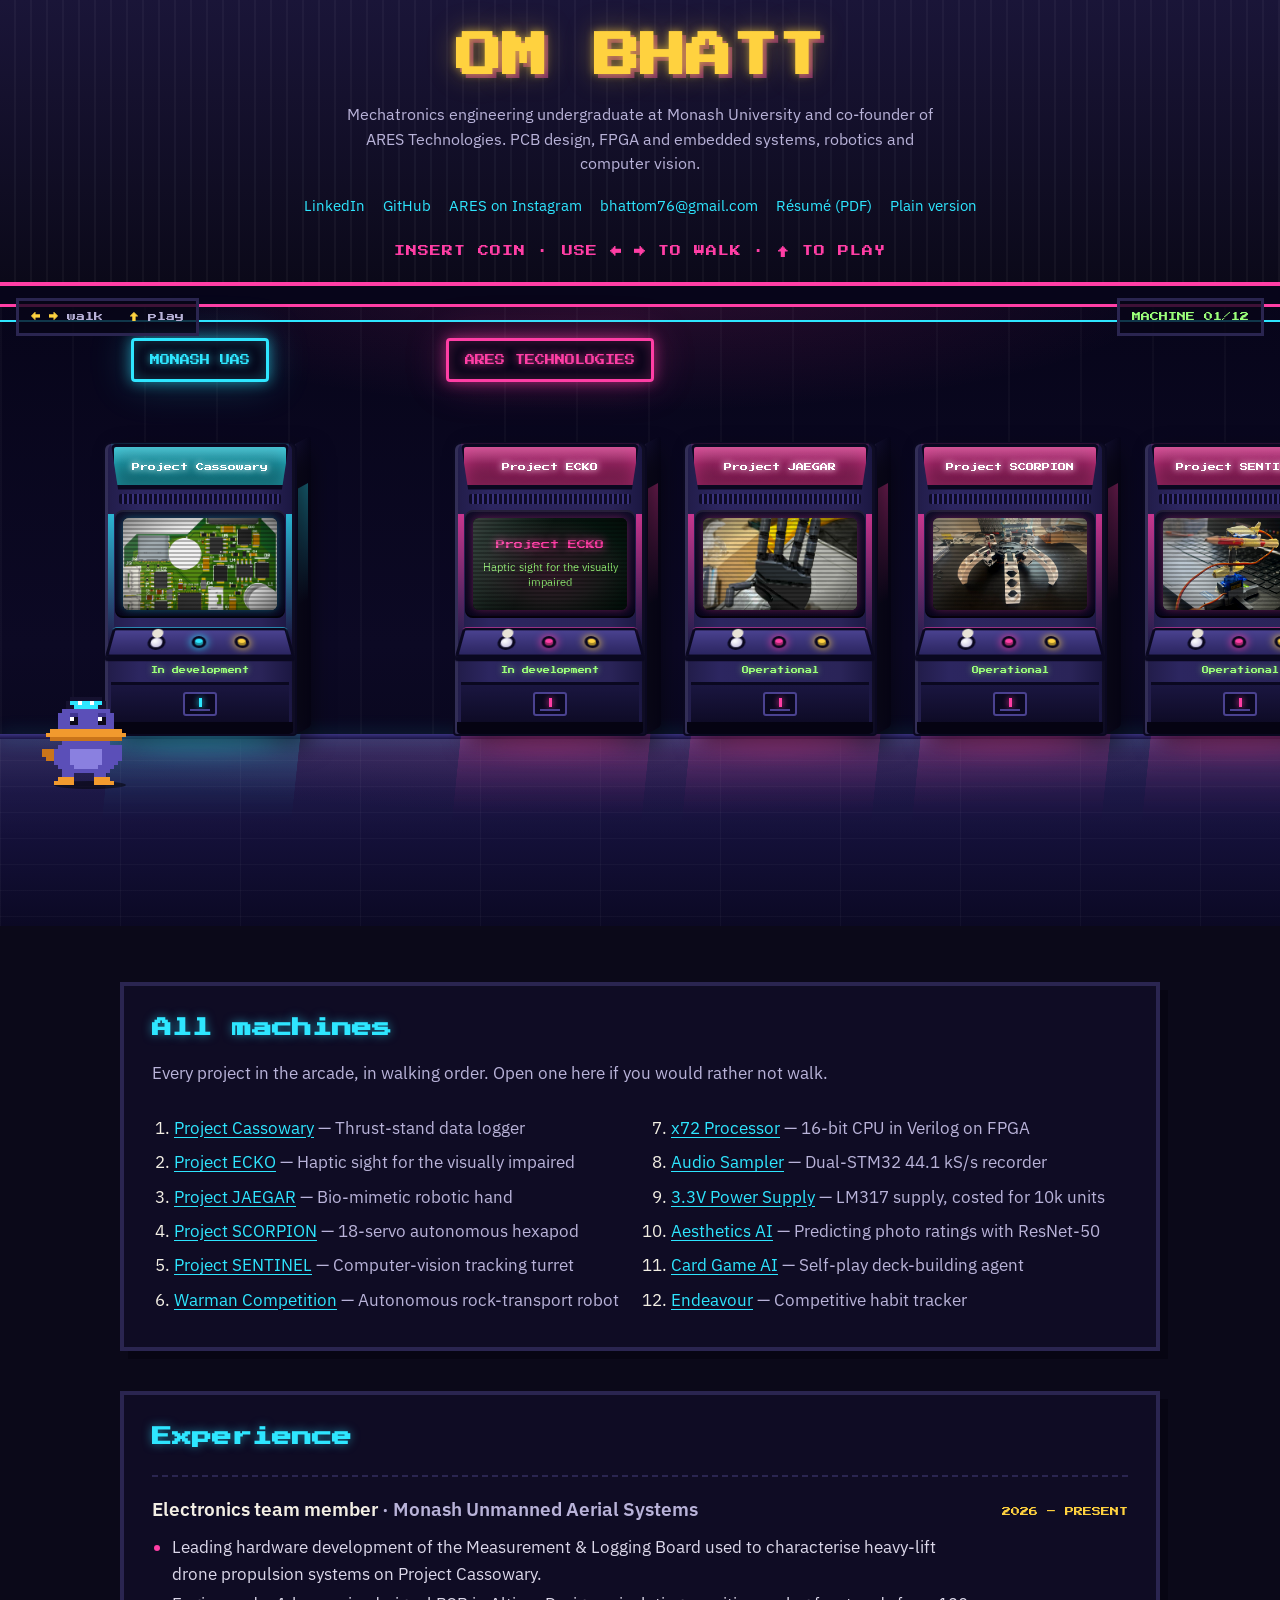
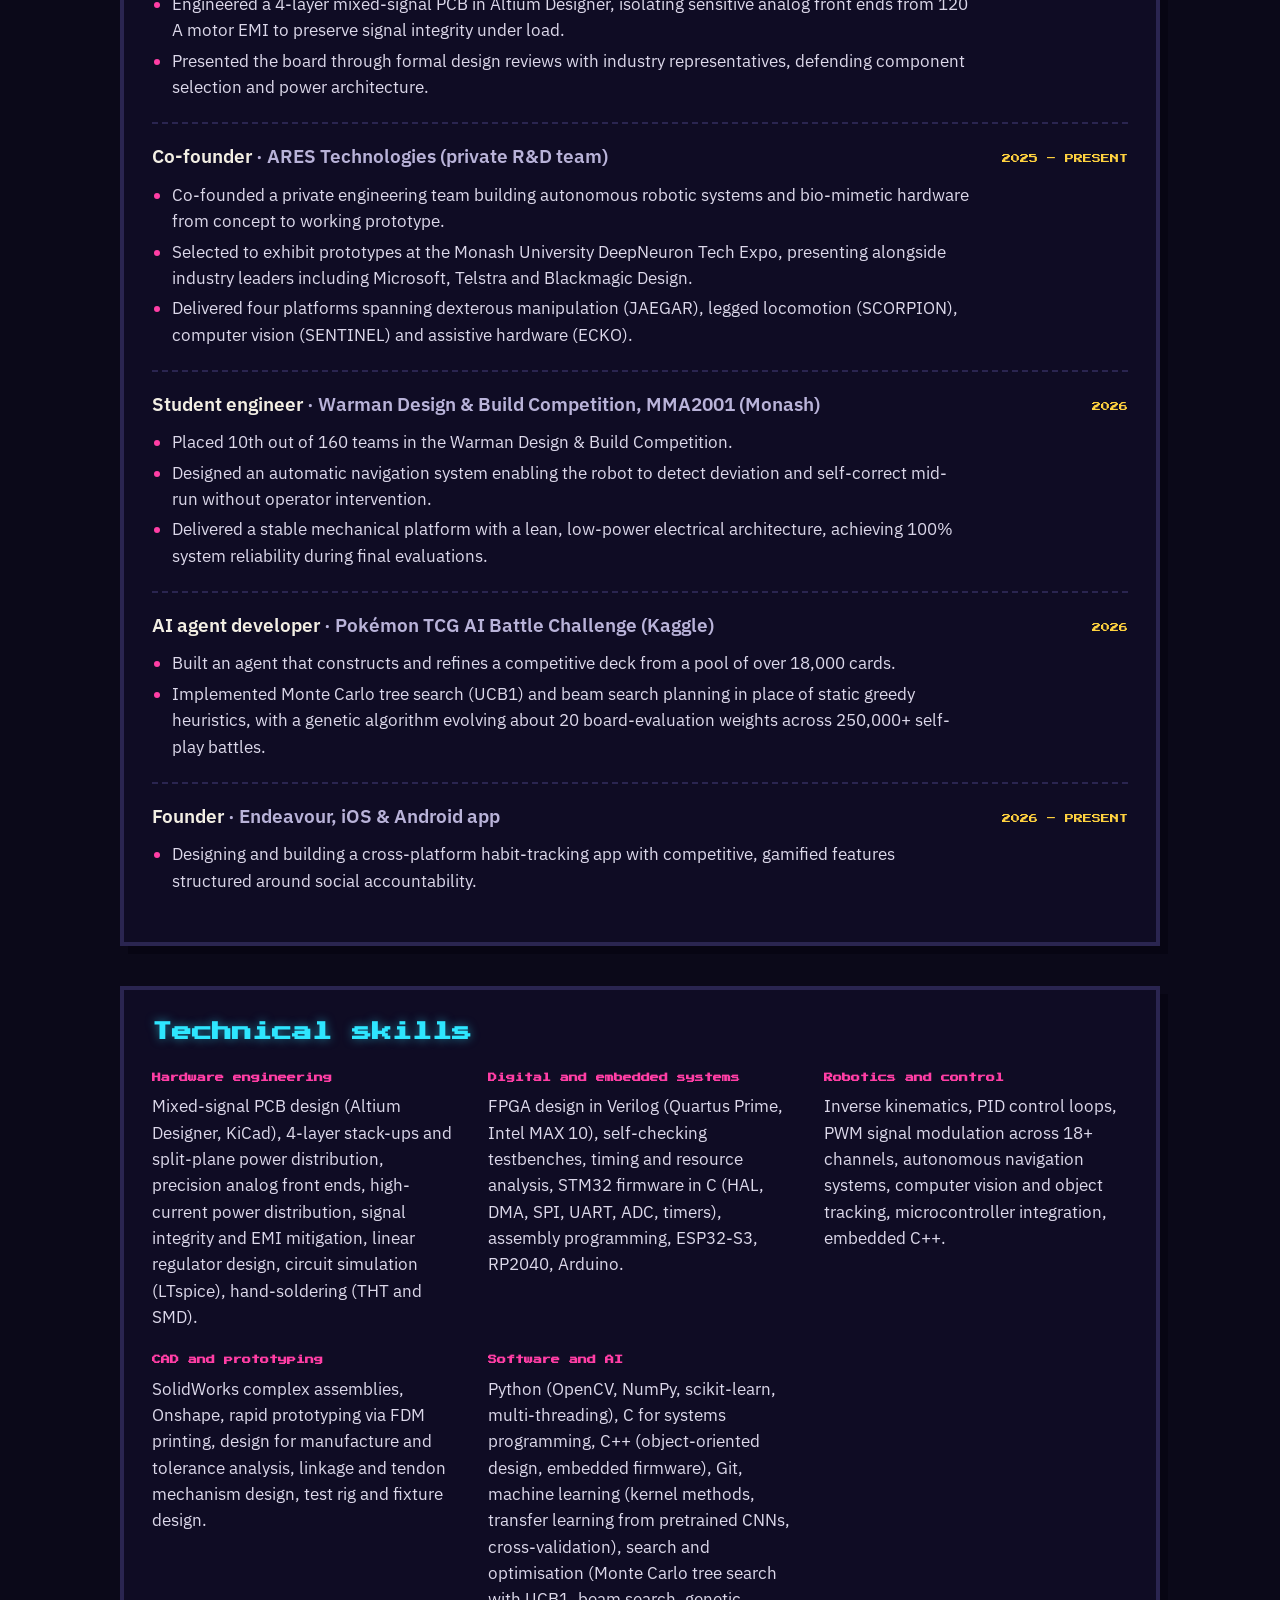
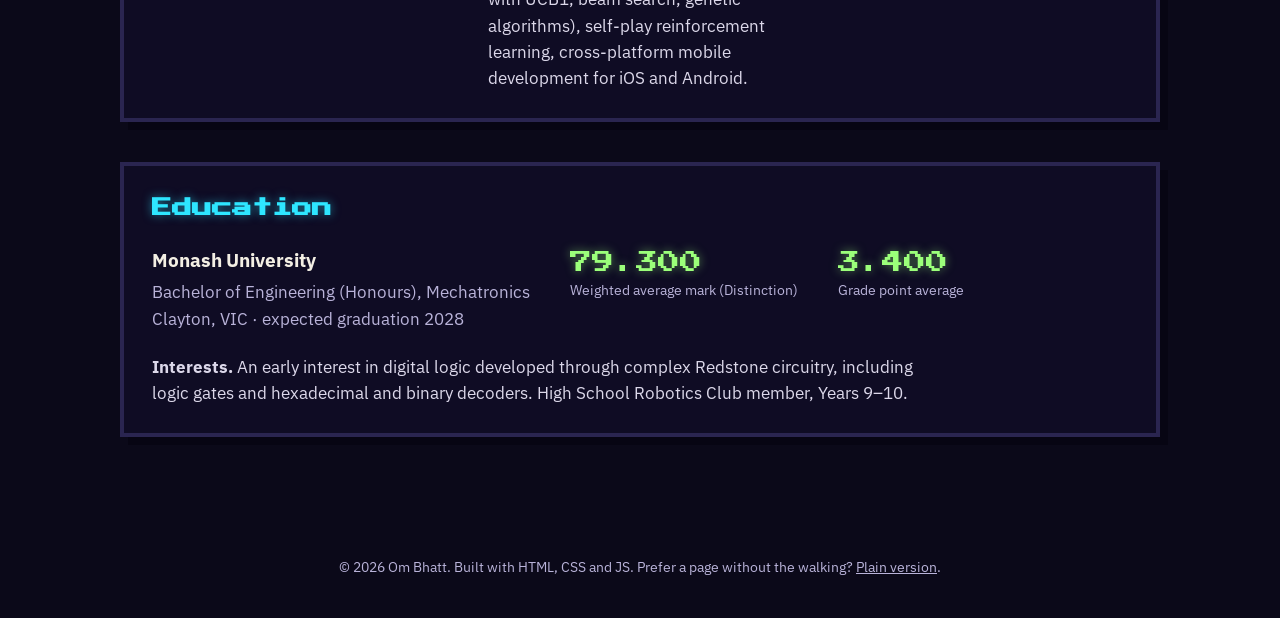
==== commit b41225c4: "Player sprite: upright purple platypus with goggles Co-Authored-By: Claude Fable 5.1 <noreply@anthro" ====
--- a/index.html
+++ b/index.html
@@ -239,10 +239,10 @@
 @media (prefers-reduced-motion:reduce){.cab-body,.bubble{transition:none}}
 
 /* player sprite */
-.player{--px:5px;position:absolute;bottom:22%;z-index:2;width:calc(28 * var(--px));height:calc(18 * var(--px));transform:translateX(-50%);pointer-events:none;will-change:transform,left}
+.player{--px:4px;position:absolute;bottom:22%;z-index:2;width:calc(24 * var(--px));height:calc(23 * var(--px));transform:translateX(-50%);pointer-events:none;will-change:transform,left}
 .player .sprite{position:absolute;left:0;top:0;width:var(--px);height:var(--px);background:transparent}
-.player.flip .sprite{transform:scaleX(-1);transform-origin:calc(14 * var(--px)) 0}
-.player .shadow{position:absolute;left:8%;right:8%;bottom:4px;height:8px;border-radius:50%;background:rgba(0,0,0,.5)}
+.player.flip .sprite{transform:scaleX(-1);transform-origin:calc(12 * var(--px)) 0}
+.player .shadow{position:absolute;left:12%;right:12%;bottom:-4px;height:8px;border-radius:50%;background:rgba(0,0,0,.5)}
 
 /* HUD / controls */
 .hud{
@@ -803,26 +803,33 @@
   const worldW = x + START; world.style.width = worldW + 'px';
 
   // --- player sprite: a 16x24 pixel map, drawn with one box-shadow ---
-  // An original platypus: brown body, orange bill and feet, dark flat tail, safety goggles pushed up on its head.
-  const C = {b:'#7a4a2a',l:'#a9713f',d:'#4a2a16',o:'#e8891c',k:'#0b0919',g:'#2ee6ff',s:'#3a3470',w:'#ffffff'};
+  // An original upright platypus in the arcade's own colours: purple body, orange bill, feet and tail, engineer's goggles up on the head.
+  const C = {b:'#5b4fb8',B:'#3f3590',l:'#8a80e0',o:'#f29a2e',O:'#c9741a',k:'#0b0919',w:'#ffffff',g:'#2ee6ff',s:'#15112f'};
+  const head = [
+'........................',
+'.......ssssssss.........',
+'......sggwggwggs........',
+'......ssggggggss........',
+'.....bbbbbbbbbbbb.......',
+'....bbbBBbbbbbBBbb......',
+'....bbbwkbbbbbwkbb......',
+'....bbbkkbbbbbkkbb......',
+'....bbbbbbbbbbbbbb......',
+'..oooooooooooooooooo....',
+'.oooooooooooooooooooo...',
+'..OOOOOOOOOOOOOOOOOO....',
+'.....bbbbbbbbbbbb.......'];
   const body = [
-'............................',
-'...........sssss............',
-'..........sggwgggs..........',
-'.........ssggggggss.........',
-'........bbbbbbbbbbbb........',
-'.......bbbbbbbbbbbbbbk......',
-'......bbbbbbbbbbbbbbbbooooooo',
-'...dddbbbbbbbbbbbbbbbbbooooo.',
-'.dddddbbbbbbbbbbbbbbbbbb....',
-'dddddddbbbbbbbbbbbbbbbbb....',
-'dddddddlllllllllllllllb.....',
-'.ddddd.lllllllllllllll......'];
-  const legs = [
-['........llllllllllll........','.........oo.....oo..........','.........oo.....oo..........','........oooo...oooo.........'],
-['........llllllllllll........','.......oo.........oo........','......oo...........oo.......','.....oooo.........oooo......'],
-['........llllllllllll........','...........oo.oo............','...........oo.oo............','..........oooo.oooo.........']];
-  const frames = legs.map(l => body.concat(l, ['............................','............................']).join('\n'));
+['....bbbbbbbbbbbbbbbb....','...bbbbllllllllbbbbb....','...bbbbllllllllbbbbb....','...bbbbllllllllbbbbb....','...bbbbllllllllbbbb.....','....bbbbllllllbbbb......','.....bbbbbbbbbbbb.......','.....bbb.....bbb........','....oooo.....oooo.......','...ooooo.....ooooo......'],
+['.....bbbbbbbbbbbbbbb....','..bbbbbbllllllllbbbbbb..','.bbbbbbbllllllllbbbbbbb.','.bb.bbbbllllllllbbbb.bb.','....bbbbllllllllbbbb....','....bbbbllllllbbbb......','.....bbbbbbbbbbbb.......','...bbb.........bbb......','..oooo.........oooo.....','.ooooo.........ooooo....'],
+['....bbbbbbbbbbbbbbbb....','...bbbbllllllllbbbbb....','..bbbbbllllllllbbbbbb...','..bbbbbllllllllbbbbbb...','...bbbbllllllllbbbb.....','....bbbbllllllbbbb......','.....bbbbbbbbbbbb.......','.......bbbbbbb..........','......oooooooo..........','.....ooooooooo..........']];
+  // flat tail poking out behind on the left, drawn into the lower body rows
+  const tail = ['OOOO....................','OOOOO...................','.OOO....................'];
+  const frames = body.map(b => {
+    const rows = head.concat(b);
+    tail.forEach((t, k) => { const r = 14 + k; rows[r] = [...rows[r]].map((c, x) => t[x] !== '.' && c === '.' ? t[x] : c).join(''); });
+    return rows.join('\n');
+  });
   const px = parseFloat(getComputedStyle(document.documentElement).getPropertyValue('--px'));
   const shadows = frames.map(f => f.split('\n').flatMap((row, y) => [...row].map((ch, x) => ch === '.' ? null : `${x*px}px ${y*px}px 0 ${C[ch]}`).filter(Boolean)).join(','));
   let frame = 0; sprite.style.boxShadow = shadows[0];
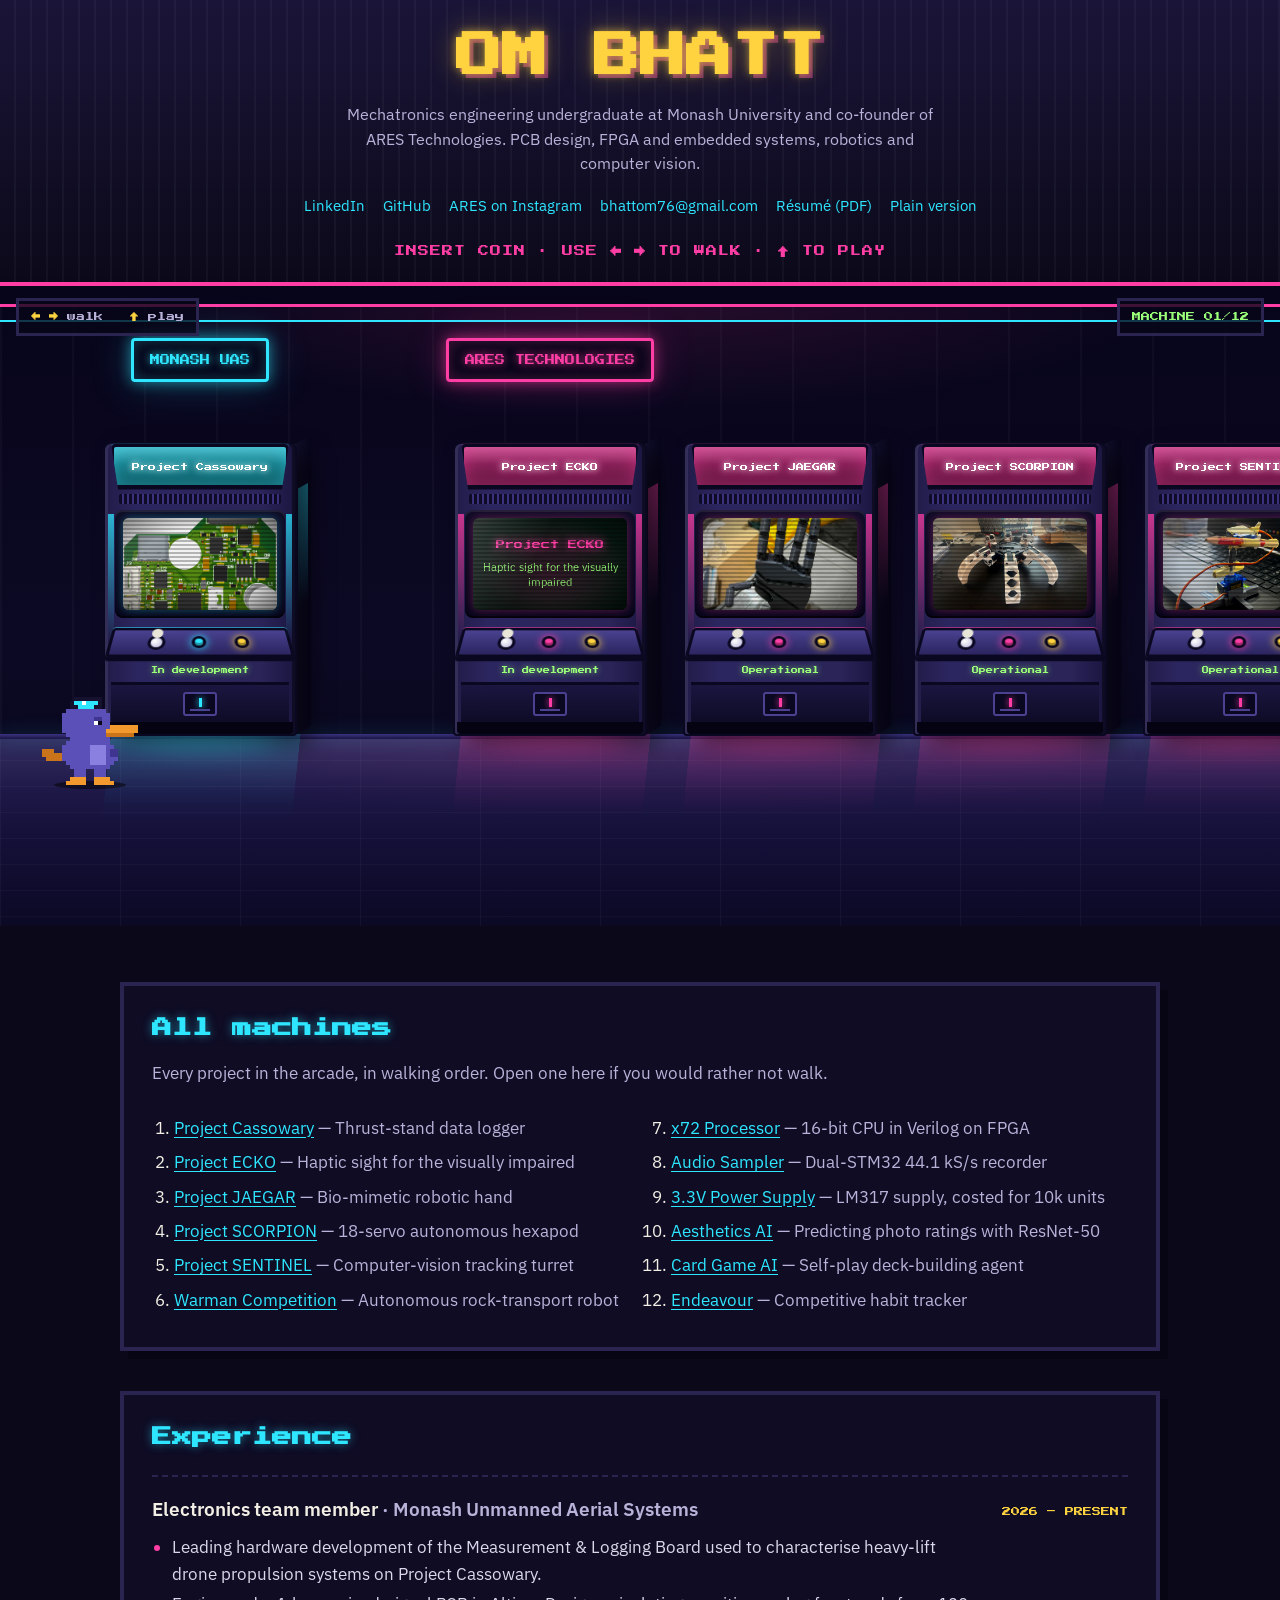
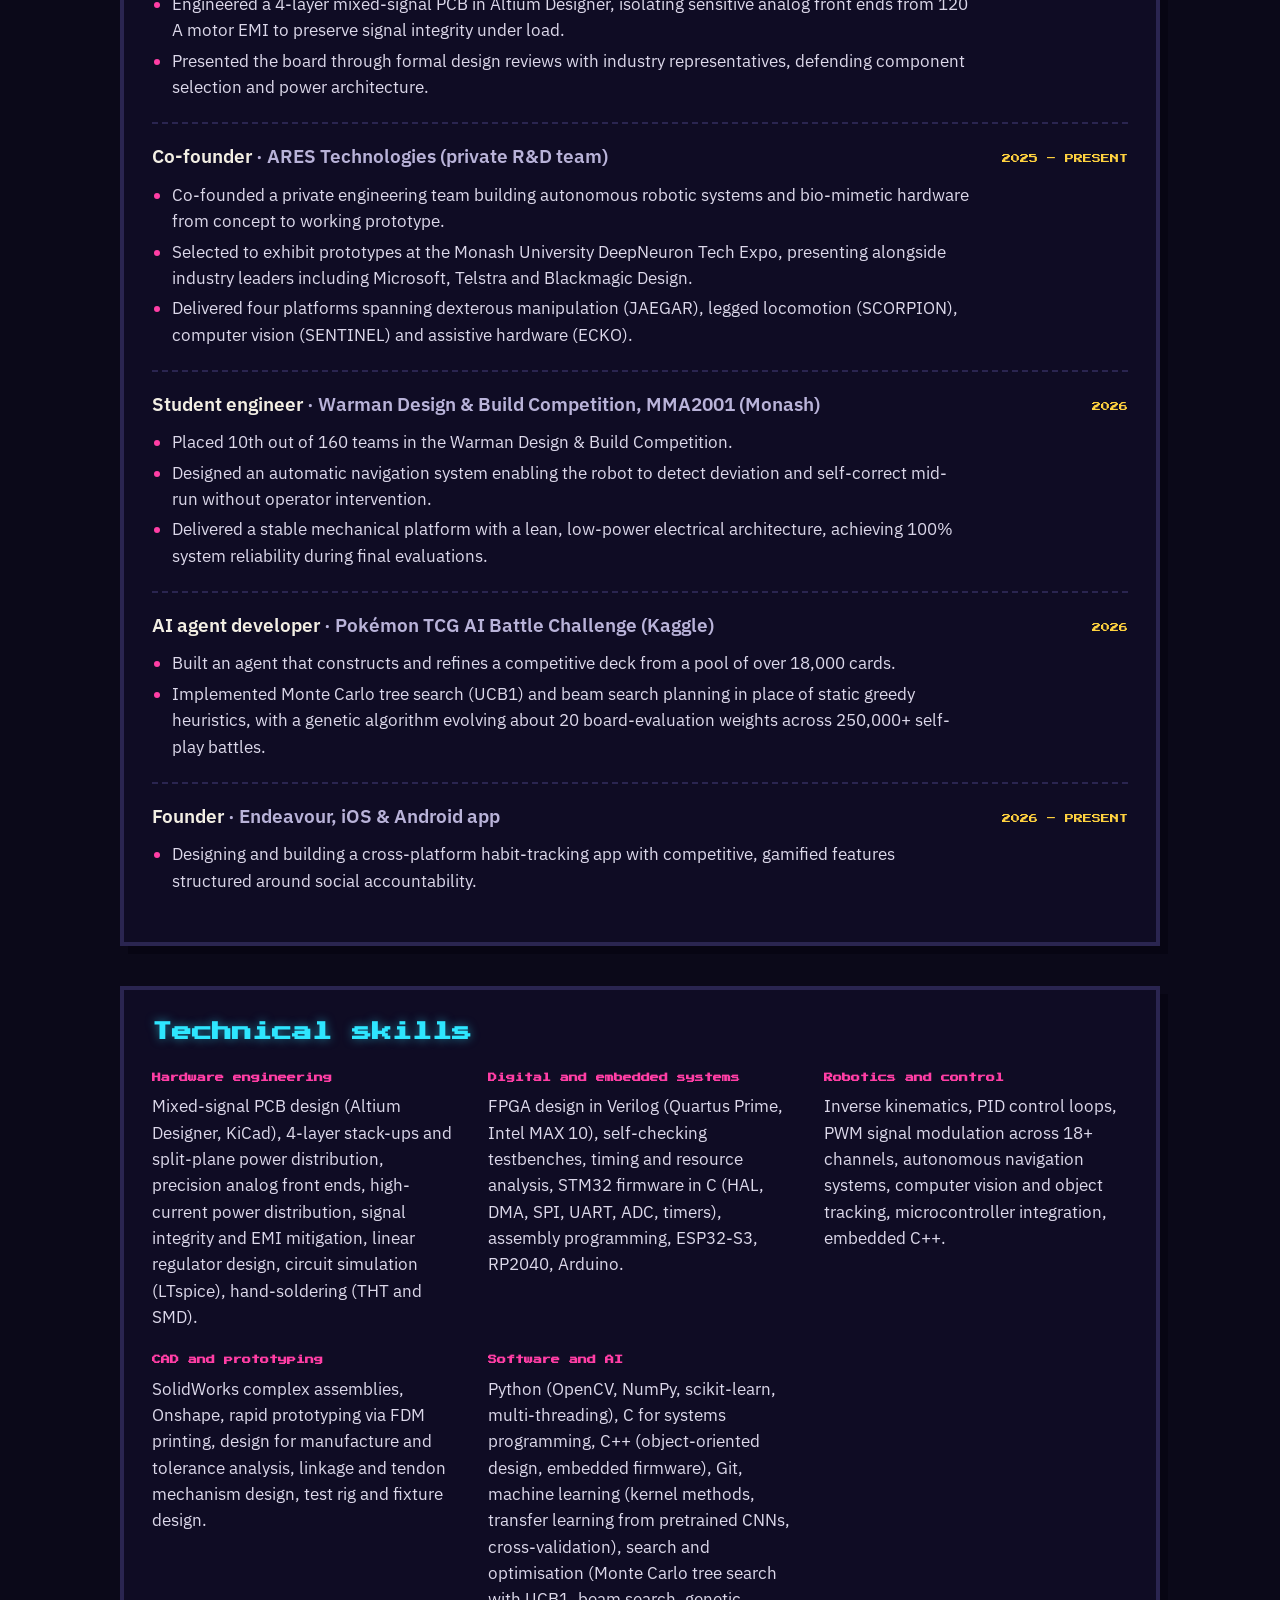
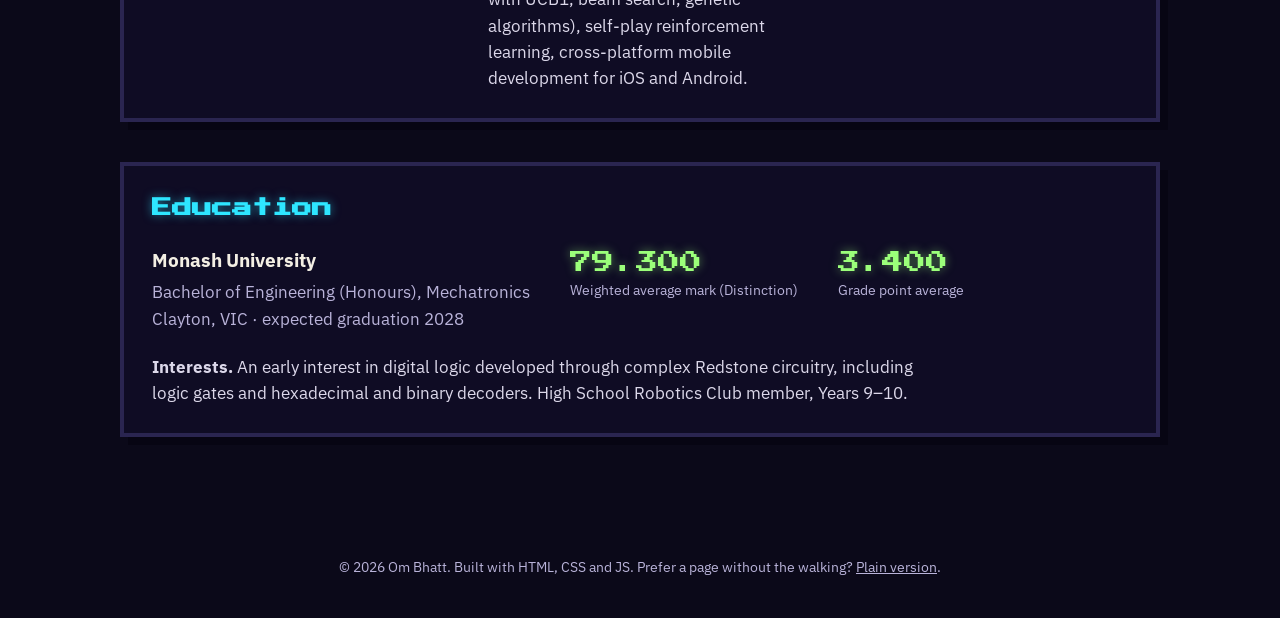
==== commit 59a36c60: "Platypus sprite drawn in profile so it faces its walking direction Co-Authored-By: Claude Fable 5.1 " ====
--- a/index.html
+++ b/index.html
@@ -807,29 +807,29 @@
   const C = {b:'#5b4fb8',B:'#3f3590',l:'#8a80e0',o:'#f29a2e',O:'#c9741a',k:'#0b0919',w:'#ffffff',g:'#2ee6ff',s:'#15112f'};
   const head = [
 '........................',
-'.......ssssssss.........',
-'......sggwggwggs........',
-'......ssggggggss........',
+'........sssssss.........',
+'.......sggwgggs.........',
+'.......ssggggss.........',
+'......bbbbbbbbbb........',
 '.....bbbbbbbbbbbb.......',
-'....bbbBBbbbbbBBbb......',
-'....bbbwkbbbbbwkbb......',
-'....bbbkkbbbbbkkbb......',
-'....bbbbbbbbbbbbbb......',
-'..oooooooooooooooooo....',
-'.oooooooooooooooooooo...',
-'..OOOOOOOOOOOOOOOOOO....',
-'.....bbbbbbbbbbbb.......'];
-  const body = [
-['....bbbbbbbbbbbbbbbb....','...bbbbllllllllbbbbb....','...bbbbllllllllbbbbb....','...bbbbllllllllbbbbb....','...bbbbllllllllbbbb.....','....bbbbllllllbbbb......','.....bbbbbbbbbbbb.......','.....bbb.....bbb........','....oooo.....oooo.......','...ooooo.....ooooo......'],
-['.....bbbbbbbbbbbbbbb....','..bbbbbbllllllllbbbbbb..','.bbbbbbbllllllllbbbbbbb.','.bb.bbbbllllllllbbbb.bb.','....bbbbllllllllbbbb....','....bbbbllllllbbbb......','.....bbbbbbbbbbbb.......','...bbb.........bbb......','..oooo.........oooo.....','.ooooo.........ooooo....'],
-['....bbbbbbbbbbbbbbbb....','...bbbbllllllllbbbbb....','..bbbbbllllllllbbbbbb...','..bbbbbllllllllbbbbbb...','...bbbbllllllllbbbb.....','....bbbbllllllbbbb......','.....bbbbbbbbbbbb.......','.......bbbbbbb..........','......oooooooo..........','.....ooooooooo..........']];
-  // flat tail poking out behind on the left, drawn into the lower body rows
-  const tail = ['OOOO....................','OOOOO...................','.OOO....................'];
-  const frames = body.map(b => {
-    const rows = head.concat(b);
-    tail.forEach((t, k) => { const r = 14 + k; rows[r] = [...rows[r]].map((c, x) => t[x] !== '.' && c === '.' ? t[x] : c).join(''); });
-    return rows.join('\n');
-  });
+'.....bbbbbbbbBBbb.......',
+'.....bbbbbbbbwkbb.......',
+'.....bbbbbbbbbbbbooooooo',
+'.....bbbbbbbbbbboooooooo',
+'......bbbbbbbbbbOOOOOOO.',
+'.......bbbbbbbbbb.......',
+'......bbbbbbbbbbb.......',
+'.....bbbbbbbllllbb......',
+'OOO..bbbbbbbllllbBB.....',
+'OOOOObbbbbbbllllbBB.....',
+'.OOOObbbbbbbllllbbb.....',
+'......bbbbbbllllbb......',
+'.......bbbbbbbbbb.......'];
+  const legs = [
+['........bbb..bbb........','........bbb..bbb........','.......oooo..oooo.......','......ooooo..ooooo......'],
+['......bbb......bbb......','.....bbb........bbb.....','....oooo........oooo....','...ooooo........ooooo...'],
+['..........bbbb..........','..........bbbb..........','.........oooooo.........','........ooooooo.........']];
+  const frames = legs.map(l => head.concat(l).join('\n'));
   const px = parseFloat(getComputedStyle(document.documentElement).getPropertyValue('--px'));
   const shadows = frames.map(f => f.split('\n').flatMap((row, y) => [...row].map((ch, x) => ch === '.' ? null : `${x*px}px ${y*px}px 0 ${C[ch]}`).filter(Boolean)).join(','));
   let frame = 0; sprite.style.boxShadow = shadows[0];
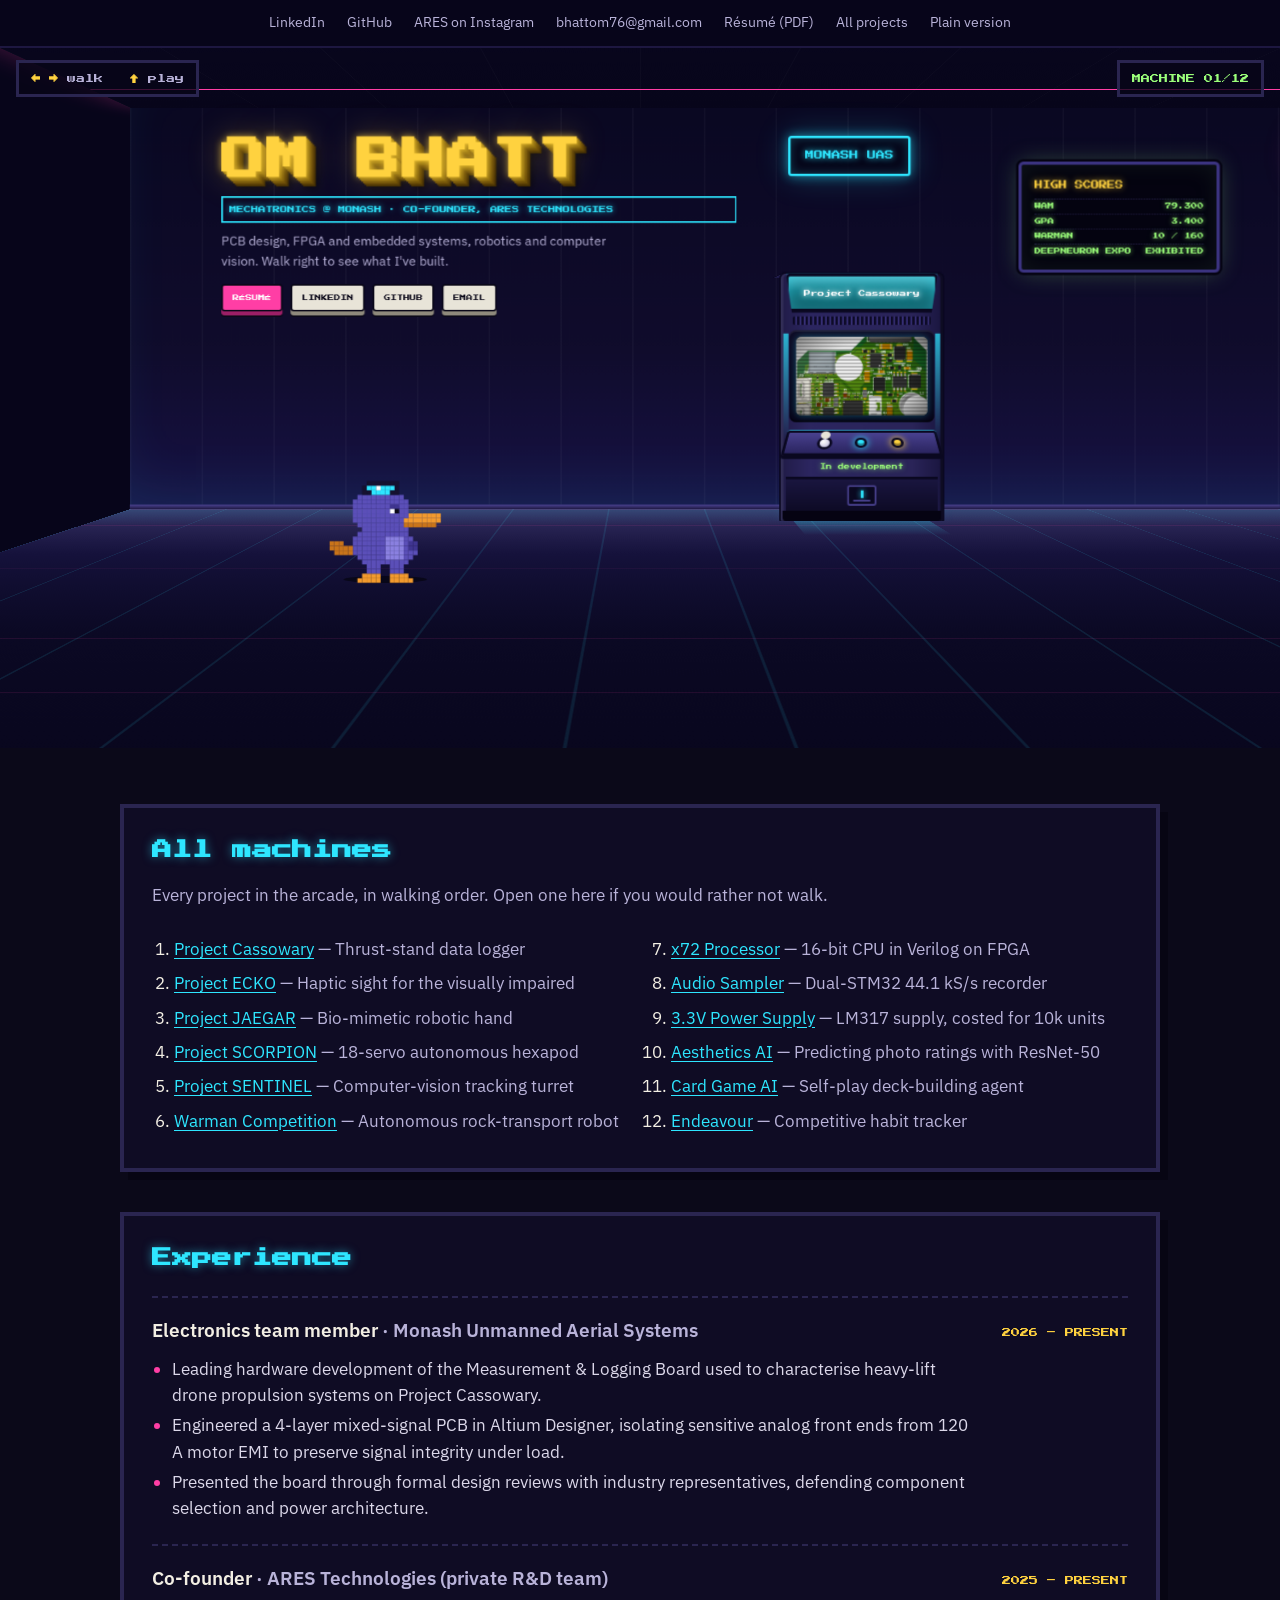
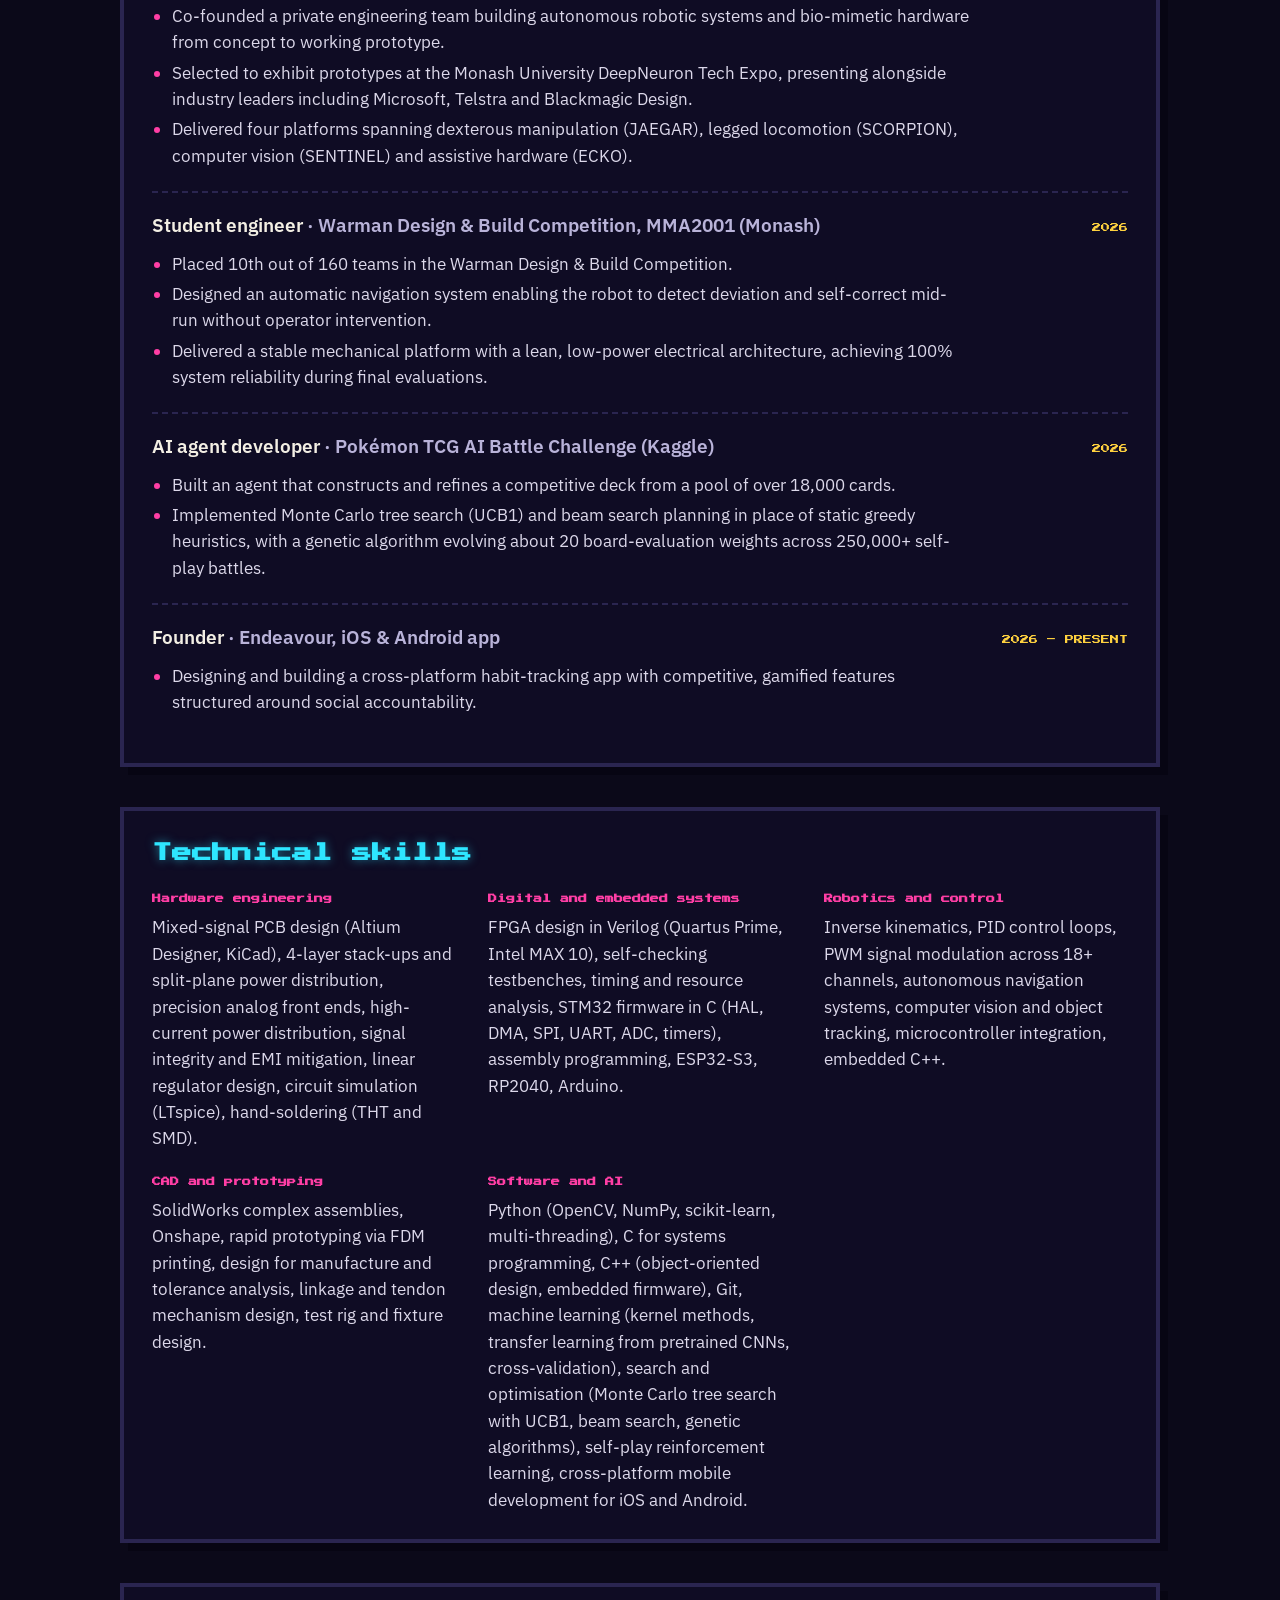
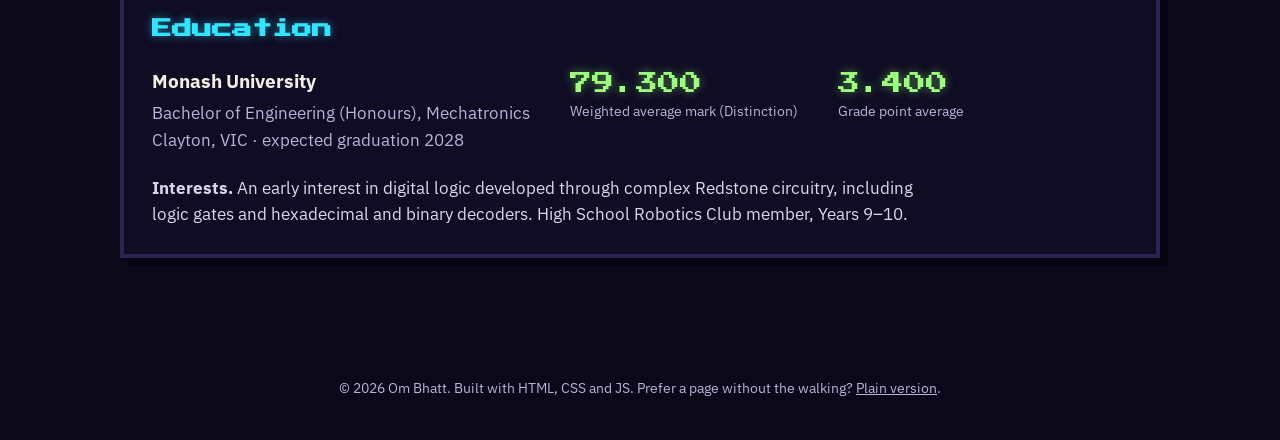
==== commit b0ef711a: "Arcade as a CSS-3D room: parallax walls, boxed cabinets, hero on the wall Back wall, floor and ceili" ====
--- a/index.html
+++ b/index.html
@@ -59,216 +59,209 @@
 @keyframes blink{50%{opacity:0}}
 @media (prefers-reduced-motion:reduce){.insert-coin{animation:none}}
 
-/* ---------- the arcade scene ---------- */
+/* ---------- the arcade: a CSS-3D room ---------- */
+.topbar{display:flex;flex-wrap:wrap;justify-content:center;gap:8px 22px;padding:12px 16px;background:#07051a;border-bottom:2px solid #1d1740;font-size:14px}
+.topbar a{color:var(--ink-dim);text-decoration:none}
+.topbar a:hover{color:var(--neon-cyan)}
 .arcade{
-  position:relative;height:min(76vh,640px);min-height:460px;overflow:hidden;
-  background:
-    linear-gradient(180deg,#07051a 0%,#0c0924 56%,#0a0820 70%,#16123a 70.2%,#0d0a26 100%);
+  position:relative;height:min(80vh,700px);min-height:500px;overflow:hidden;background:#07051a;
+  perspective:1100px;perspective-origin:50% 42%;
   user-select:none;-webkit-user-select:none;touch-action:pan-y;
 }
 .arcade:focus{outline:none}
 .arcade:focus-visible{box-shadow:inset 0 0 0 3px rgba(255,210,63,.55)}
-/* ceiling neon tubes */
-.arcade::before{
-  content:"";position:absolute;left:0;right:0;top:0;height:70%;pointer-events:none;z-index:0;
+.room{position:absolute;left:0;top:0;width:100%;height:100%;transform-style:preserve-3d;will-change:transform}
+.room.sky{pointer-events:none}
+.room > *{transform-style:preserve-3d}
+/* planes */
+.plane{position:absolute;left:0;top:0;transform-origin:50% 0;pointer-events:none}
+.wall{
+  height:var(--floorY);transform:translateZ(calc(-1 * var(--depth)));
   background:
-    linear-gradient(180deg,#07051a 0,#07051a 18px,var(--neon-pink) 18px,var(--neon-pink) 21px,transparent 21px),
-    linear-gradient(180deg,transparent 34px,var(--neon-cyan) 34px,var(--neon-cyan) 36px,transparent 36px),
-    repeating-linear-gradient(90deg,rgba(255,255,255,.028) 0 2px,transparent 2px 72px),
-    radial-gradient(ellipse 60% 40% at 50% 0%,rgba(255,62,165,.14),transparent 70%);
-}
-/* glossy floor: reflections, sheen and a faint perspective grid */
-.arcade::after{
-  content:"";position:absolute;left:0;right:0;bottom:0;height:30%;pointer-events:none;z-index:0;
+    repeating-linear-gradient(90deg,rgba(255,255,255,.03) 0 2px,transparent 2px 90px),
+    linear-gradient(180deg,#0a0822 0%,#100c2c 60%,#171245 100%);
+  box-shadow:inset 0 -40px 80px -30px rgba(46,230,255,.12);
+}
+.wall::after{content:"";position:absolute;left:0;right:0;bottom:0;height:6px;background:linear-gradient(180deg,#4a4290,#1d1740)}
+.ceil{
+  height:calc(var(--depth) + 720px);transform:translateZ(calc(-1 * var(--depth) - 20px)) rotateX(90deg);
   background:
-    linear-gradient(180deg,rgba(255,255,255,.10),rgba(255,255,255,.02) 30%,transparent 55%),
-    radial-gradient(ellipse 70% 60% at 50% 0%,rgba(255,62,165,.10),transparent 70%),
-    repeating-linear-gradient(90deg,rgba(255,255,255,.035) 0 1px,transparent 1px 120px),
-    repeating-linear-gradient(180deg,rgba(255,255,255,.03) 0 1px,transparent 1px 26px),
-    linear-gradient(180deg,#1e1850,#0b0924);
-}
-.world{position:absolute;left:0;top:0;height:100%;will-change:transform;z-index:1}
-.wall-line{position:absolute;left:0;right:0;top:70%;height:5px;background:linear-gradient(180deg,#3b3380,#1a1545);box-shadow:0 0 18px rgba(46,230,255,.25)}
+    repeating-linear-gradient(180deg,transparent 0 118px,var(--neon-pink) 118px 122px,transparent 122px 150px,var(--neon-cyan) 150px 153px,transparent 153px 240px),
+    repeating-linear-gradient(90deg,rgba(255,255,255,.025) 0 1px,transparent 1px 160px),
+    linear-gradient(180deg,#07051a,#0a0822);
+  box-shadow:0 0 60px rgba(255,62,165,.25);
+}
+.floor{
+  top:var(--floorY);height:calc(var(--depth) + 700px);transform:translateZ(calc(-1 * var(--depth))) rotateX(90deg);
+  background:
+    linear-gradient(180deg,rgba(255,255,255,.10),transparent 30%),
+    repeating-linear-gradient(90deg,rgba(46,230,255,.10) 0 2px,transparent 2px 120px),
+    repeating-linear-gradient(180deg,rgba(255,62,165,.10) 0 2px,transparent 2px 120px),
+    linear-gradient(180deg,#1f1a52,#0b0924 60%,#07051a);
+}
+.floor::before{content:"";position:absolute;left:0;right:0;top:0;height:120px;background:linear-gradient(180deg,rgba(46,230,255,.12),transparent)}
+/* things hung on the back wall */
+.onwall{position:absolute;transform:translateZ(calc(14px - var(--depth)));}
 .zone-sign{
-  position:absolute;top:52px;transform:translateX(-50%);
-  font-family:var(--display);font-size:10px;line-height:1.8;text-align:center;
-  color:var(--neon-cyan);padding:10px 16px;border:3px solid var(--neon-cyan);border-radius:4px;
+  top:38px;transform:translateZ(calc(14px - var(--depth))) translateX(-50%);
+  font-family:var(--display);font-size:11px;line-height:1.8;text-align:center;
+  color:var(--neon-cyan);padding:12px 18px;border:3px solid var(--neon-cyan);border-radius:4px;
   box-shadow:0 0 14px rgba(46,230,255,.55),inset 0 0 14px rgba(46,230,255,.25),0 0 40px rgba(46,230,255,.25);
-  text-shadow:0 0 8px rgba(46,230,255,.9);
-  background:rgba(8,6,24,.85);white-space:nowrap;
+  text-shadow:0 0 8px rgba(46,230,255,.9);background:rgba(8,6,24,.85);white-space:nowrap;
 }
 .zone-sign.pink{color:var(--neon-pink);border-color:var(--neon-pink);box-shadow:0 0 14px rgba(255,62,165,.55),inset 0 0 14px rgba(255,62,165,.25),0 0 40px rgba(255,62,165,.25);text-shadow:0 0 8px rgba(255,62,165,.9)}
 .zone-sign.yellow{color:var(--neon-yellow);border-color:var(--neon-yellow);box-shadow:0 0 14px rgba(255,210,63,.55),inset 0 0 14px rgba(255,210,63,.25),0 0 40px rgba(255,210,63,.25);text-shadow:0 0 8px rgba(255,210,63,.9)}
-
-/* ---------- cabinet ---------- */
+.poster{
+  top:120px;width:170px;padding:8px;background:#15112f;border:3px solid #3b3380;box-shadow:6px 6px 0 #050312,0 0 24px rgba(0,0,0,.6);
+  transform:translateZ(calc(14px - var(--depth))) translateX(-50%) rotate(var(--tilt,0deg));
+}
+.poster img{display:block;width:100%;height:110px;object-fit:cover;filter:saturate(1.2)}
+.poster span{display:block;font-family:var(--display);font-size:7px;line-height:1.6;color:var(--ink-dim);margin-top:6px;text-align:center}
+.scores{
+  top:70px;width:250px;padding:14px 16px;background:#040310;border:4px solid #3b3380;border-radius:6px;
+  box-shadow:0 0 0 3px #050312,0 0 30px rgba(155,255,122,.25),inset 0 0 30px rgba(155,255,122,.08);
+  transform:translateZ(calc(14px - var(--depth))) translateX(-50%);
+  font-family:var(--display);font-size:8px;line-height:2.2;color:var(--crt-green);text-shadow:0 0 6px rgba(155,255,122,.8);
+}
+.scores b{display:block;color:var(--neon-yellow);font-weight:400;font-size:10px;margin-bottom:6px;text-shadow:0 0 8px rgba(255,210,63,.8)}
+.scores div{display:flex;justify-content:space-between;gap:12px;border-top:1px dotted #2a2550}
+/* hero sign at the start of the corridor */
+.hero{top:40px;width:640px;transform:translateZ(calc(14px - var(--depth)))}
+.hero .name{
+  font-family:var(--display);font-size:54px;line-height:1.1;color:var(--neon-yellow);margin:0 0 14px;letter-spacing:2px;
+  text-shadow:0 0 10px rgba(255,210,63,.7),0 0 40px rgba(255,210,63,.35),
+    2px 2px 0 #9c7a12,4px 4px 0 #8a6a0e,6px 6px 0 #78590b,8px 8px 0 #664908,10px 10px 0 #543a06,12px 12px 0 #3c2904,14px 14px 10px rgba(0,0,0,.6);
+}
+.hero .tag{font-family:var(--display);font-size:9px;line-height:1.9;color:var(--neon-cyan);text-shadow:0 0 8px rgba(46,230,255,.8);margin:0 0 10px}
+.hero .sub{margin:0 0 16px;color:var(--ink-dim);font-size:16px;max-width:52ch}
+.keys{display:flex;flex-wrap:wrap;gap:10px}
+.keys a,.keys span{
+  display:inline-block;font-family:var(--display);font-size:8px;line-height:1.5;color:#0b0919;text-decoration:none;
+  background:#e8e4d8;border:2px solid #0b0919;border-radius:4px;padding:9px 12px;box-shadow:0 5px 0 #8f8a7c,0 7px 0 #0b0919;
+}
+.keys a:hover{transform:translateY(2px);box-shadow:0 3px 0 #8f8a7c,0 5px 0 #0b0919}
+.keys a.hot{background:var(--neon-pink);color:#fff;box-shadow:0 5px 0 #9c1f66,0 7px 0 #0b0919}
+.hint-keys{position:absolute;top:calc(var(--floorY) + 8px);display:flex;align-items:center;gap:8px;transform:translateZ(calc(80px - var(--depth))) rotateX(60deg);transform-origin:50% 0}
+.hint-keys span{font-family:var(--display);font-size:9px;color:#0b0919;background:#e8e4d8;border:2px solid #0b0919;border-radius:4px;padding:9px 11px;box-shadow:0 5px 0 #8f8a7c,0 7px 0 #0b0919}
+.hint-keys i{font-family:var(--display);font-style:normal;font-size:8px;color:var(--ink-dim)}
+
+/* ---------- cabinet: a box standing against the wall ---------- */
 .cab{
-  position:absolute;bottom:30%;transform:translateX(-50%);width:190px;
-  background:none;border:0;padding:0;margin:0;color:inherit;font:inherit;text-align:left;cursor:pointer;
-  --g:var(--glow);
+  position:absolute;bottom:calc(100% - var(--floorY));width:190px;margin-left:-95px;
+  transform:translateZ(calc(var(--cabd) - var(--depth)));transform-style:preserve-3d;
+  background:none;border:0;padding:0;color:inherit;font:inherit;text-align:left;cursor:pointer;
+  --g:var(--glow);--cabd:90px;
 }
 .cab-body{
   position:relative;z-index:1;
   background:linear-gradient(90deg,#211c48 0%,#2c2660 18%,#2a2458 82%,#1a1640 100%);
   border-radius:6px 6px 2px 2px;
-  box-shadow:
-    inset 3px 0 0 rgba(255,255,255,.08),inset -3px 0 0 rgba(0,0,0,.45),
-    0 0 0 2px #0a0820,14px 10px 24px rgba(0,0,0,.6);
-  transition:transform .18s ease,box-shadow .18s ease;
-}
-/* side art stripes in the cabinet's colour */
-.cab-body::before,.cab-body::after{
-  content:"";position:absolute;top:70px;bottom:40px;width:6px;pointer-events:none;
-  background:linear-gradient(180deg,var(--g),transparent 70%);opacity:.75;
-}
+  box-shadow:inset 3px 0 0 rgba(255,255,255,.08),inset -3px 0 0 rgba(0,0,0,.45),0 0 0 2px #0a0820;
+  transition:box-shadow .18s ease;
+}
+.cab-body::before,.cab-body::after{content:"";position:absolute;top:70px;bottom:40px;width:6px;pointer-events:none;background:linear-gradient(180deg,var(--g),transparent 70%);opacity:.75}
 .cab-body::before{left:3px}.cab-body::after{right:3px}
+.face{position:absolute;pointer-events:none;backface-visibility:hidden}
+.face.l,.face.r{top:0;bottom:0;width:var(--cabd);background:linear-gradient(90deg,#0b0922,#191540 60%,#120f2e);box-shadow:inset 0 0 0 2px #0a0820}
+.face.l{left:0;transform-origin:left center;transform:rotateY(90deg)}
+.face.r{right:0;transform-origin:right center;transform:rotateY(-90deg)}
+.face.l::before,.face.r::before{content:"";position:absolute;left:14%;right:14%;top:18%;height:46%;background:linear-gradient(180deg,var(--g),transparent);opacity:.55;border-radius:3px}
+.face.t{left:0;right:0;top:0;height:var(--cabd);background:linear-gradient(180deg,#2d2763,#1a1640);transform-origin:center top;transform:rotateX(-90deg);box-shadow:inset 0 0 0 2px #0a0820}
 .cab-marquee{
   position:relative;margin:0 6px;padding:12px 8px 10px;min-height:46px;
   display:flex;align-items:center;justify-content:center;text-align:center;
   font-family:var(--display);font-size:8px;line-height:1.5;color:#fff;
-  background:
-    linear-gradient(180deg,rgba(255,255,255,.22),transparent 45%),
-    linear-gradient(180deg,color-mix(in srgb,var(--g) 70%,#000) ,color-mix(in srgb,var(--g) 35%,#000));
+  background:linear-gradient(180deg,rgba(255,255,255,.22),transparent 45%),linear-gradient(180deg,color-mix(in srgb,var(--g) 70%,#000),color-mix(in srgb,var(--g) 35%,#000));
   border:3px solid #0a0820;border-bottom-width:5px;border-radius:5px 5px 0 0;
   box-shadow:0 0 14px color-mix(in srgb,var(--g) 60%,transparent),inset 0 0 18px color-mix(in srgb,var(--g) 45%,transparent);
-  text-shadow:0 0 6px #fff,0 0 12px var(--g);
-  clip-path:polygon(0 0,100% 0,96% 100%,4% 100%);
-}
+  text-shadow:0 0 6px #fff,0 0 12px var(--g);clip-path:polygon(0 0,100% 0,96% 100%,4% 100%);
+}
+.cab.yellow .cab-marquee{border-radius:22px 22px 0 0;clip-path:none}
 .cab-grille{height:10px;margin:4px 14px 0;background:repeating-linear-gradient(90deg,#0a0820 0 3px,#3b3380 3px 5px);border-radius:2px;opacity:.9}
-.cab-bezel{
-  position:relative;margin:6px 10px 0;padding:8px;background:linear-gradient(180deg,#0f0c26,#07051a);
-  border-radius:8px;box-shadow:inset 0 2px 0 rgba(255,255,255,.08),inset 0 -2px 0 rgba(0,0,0,.6);
-}
-.cab-screen{
-  position:relative;height:92px;background:var(--crt-bg);overflow:hidden;border-radius:6px;
-  box-shadow:inset 0 0 16px rgba(0,0,0,.9),0 0 10px color-mix(in srgb,var(--g) 35%,transparent);
-}
+.cab-bezel{position:relative;margin:6px 10px 0;padding:8px;background:linear-gradient(180deg,#0f0c26,#07051a);border-radius:8px;box-shadow:inset 0 2px 0 rgba(255,255,255,.08),inset 0 -2px 0 rgba(0,0,0,.6)}
+.cab-screen{position:relative;height:92px;background:var(--crt-bg);overflow:hidden;border-radius:6px;box-shadow:inset 0 0 16px rgba(0,0,0,.9),0 0 10px color-mix(in srgb,var(--g) 35%,transparent)}
 .cab-screen img{width:100%;height:100%;object-fit:cover;display:block;filter:saturate(1.25) contrast(1.1) brightness(.95)}
-.cab-screen .title-card{
-  height:100%;display:flex;flex-direction:column;justify-content:center;align-items:center;gap:8px;padding:8px;
-  font-family:var(--display);font-size:9px;line-height:1.6;text-align:center;color:var(--g);
-  text-shadow:0 0 8px var(--g);
-  background:radial-gradient(ellipse at 50% 60%,color-mix(in srgb,var(--g) 18%,#06120e),#061a12 75%);
-}
+.cab-screen .title-card{height:100%;display:flex;flex-direction:column;justify-content:center;align-items:center;gap:8px;padding:8px;font-family:var(--display);font-size:9px;line-height:1.6;text-align:center;color:var(--g);text-shadow:0 0 8px var(--g);background:radial-gradient(ellipse at 50% 60%,color-mix(in srgb,var(--g) 18%,#06120e),#061a12 75%)}
 .cab-screen .title-card small{font-family:var(--body);font-size:11px;color:var(--crt-green);line-height:1.3;text-shadow:none}
-/* scanlines, vignette and glass glare */
-.cab-screen::before{
-  content:"";position:absolute;inset:0;pointer-events:none;z-index:2;
-  background:
-    linear-gradient(115deg,rgba(255,255,255,.22) 0%,rgba(255,255,255,.06) 28%,transparent 42%),
-    radial-gradient(ellipse at center,transparent 55%,rgba(0,0,0,.55) 100%);
-}
-.cab-screen::after{
-  content:"";position:absolute;inset:0;pointer-events:none;z-index:2;
-  background:repeating-linear-gradient(0deg,rgba(0,0,0,.26) 0 2px,transparent 2px 4px);
-}
-.cab-panel{
-  position:relative;margin:10px 8px 0;height:34px;
-  background:linear-gradient(180deg,#4a4290,#2b2560);border:3px solid #0a0820;border-radius:4px;
-  transform:perspective(240px) rotateX(38deg);transform-origin:50% 0;
-  display:flex;align-items:center;justify-content:space-evenly;padding:0 10px;
-  box-shadow:0 4px 0 #0a0820,0 -1px 0 color-mix(in srgb,var(--g) 60%,transparent);
-}
+.cab-screen::before{content:"";position:absolute;inset:0;pointer-events:none;z-index:2;background:linear-gradient(115deg,rgba(255,255,255,.22) 0%,rgba(255,255,255,.06) 28%,transparent 42%),radial-gradient(ellipse at center,transparent 55%,rgba(0,0,0,.55) 100%)}
+.cab-screen::after{content:"";position:absolute;inset:0;pointer-events:none;z-index:2;background:repeating-linear-gradient(0deg,rgba(0,0,0,.26) 0 2px,transparent 2px 4px)}
+.cab-panel{position:relative;margin:10px 8px 0;height:34px;background:linear-gradient(180deg,#4a4290,#2b2560);border:3px solid #0a0820;border-radius:4px;transform:perspective(240px) rotateX(38deg);transform-origin:50% 0;display:flex;align-items:center;justify-content:space-evenly;padding:0 10px;box-shadow:0 4px 0 #0a0820,0 -1px 0 color-mix(in srgb,var(--g) 60%,transparent)}
 .stick{width:11px;height:11px;border-radius:50%;background:radial-gradient(circle at 35% 35%,#fff,#b9b3d9);box-shadow:0 -11px 0 0 #e8e4d8,0 0 0 3px #0a0820}
 .btn-a,.btn-b{width:14px;height:14px;border-radius:50%;border:3px solid #0a0820;box-shadow:inset 0 -3px 0 rgba(0,0,0,.35),0 0 8px currentColor}
-.btn-a{background:var(--g);color:var(--g)}
-.btn-b{background:var(--neon-yellow);color:var(--neon-yellow)}
-.cab-status{
-  font-family:var(--display);font-size:7px;line-height:1.5;text-align:center;color:var(--crt-green);
-  padding:4px 8px 6px;text-shadow:0 0 6px rgba(155,255,122,.7);
-}
-.cab-kick{
-  position:relative;height:40px;margin:0 6px;border-top:3px solid #0a0820;
-  background:linear-gradient(180deg,#1a1640,#0e0b26);
-}
-.coin-door{
-  position:absolute;left:50%;top:7px;transform:translateX(-50%);width:34px;height:24px;
-  border:2px solid #4a4290;border-radius:3px;background:#0a0820;
-}
+.btn-a{background:var(--g);color:var(--g)}.btn-b{background:var(--neon-yellow);color:var(--neon-yellow)}
+.cab-status{font-family:var(--display);font-size:7px;line-height:1.5;text-align:center;color:var(--crt-green);padding:4px 8px 6px;text-shadow:0 0 6px rgba(155,255,122,.7)}
+.cab-kick{position:relative;height:40px;margin:0 6px;border-top:3px solid #0a0820;background:linear-gradient(180deg,#1a1640,#0e0b26)}
+.coin-door{position:absolute;left:50%;top:7px;transform:translateX(-50%);width:34px;height:24px;border:2px solid #4a4290;border-radius:3px;background:#0a0820}
 .coin-door::before{content:"";position:absolute;left:50%;top:4px;width:3px;height:9px;margin-left:-1px;background:var(--g);box-shadow:0 0 6px var(--g)}
 .coin-door::after{content:"";position:absolute;left:5px;right:5px;bottom:3px;height:2px;background:#4a4290}
 .cab-base{height:12px;margin:0 2px;background:#050312;border-radius:0 0 4px 4px}
-.cab-side{
-  position:absolute;top:0;bottom:0;right:-16px;width:16px;z-index:0;pointer-events:none;
-  background:linear-gradient(90deg,#120f2e,#07051a);
-  transform:skewY(-28deg);transform-origin:0 100%;
-  border-radius:0 4px 4px 0;
-  box-shadow:inset 1px 0 0 rgba(255,255,255,.06);
-}
-.cab-side::before{content:"";position:absolute;left:3px;right:3px;top:16%;height:40%;background:linear-gradient(180deg,var(--g),transparent);opacity:.5}
-/* LED underglow + floor reflection */
-.cab-glow{
-  position:absolute;left:8%;right:8%;bottom:-12px;height:22px;border-radius:50%;z-index:0;pointer-events:none;
-  background:var(--g);filter:blur(12px);opacity:.55;
-}
-.cab-refl{
-  position:absolute;left:0;right:0;top:100%;height:110px;z-index:0;pointer-events:none;
-  background:linear-gradient(180deg,color-mix(in srgb,var(--g) 32%,transparent),transparent 85%);
-  -webkit-mask-image:linear-gradient(180deg,#000,transparent);mask-image:linear-gradient(180deg,#000,transparent);
-  transform:skewX(-6deg);opacity:.8;
-}
-
-.cab.near .cab-body{transform:translateY(-6px);box-shadow:inset 3px 0 0 rgba(255,255,255,.08),inset -3px 0 0 rgba(0,0,0,.45),0 0 0 2px #0a0820,14px 16px 24px rgba(0,0,0,.6),0 0 34px var(--g),0 0 80px color-mix(in srgb,var(--g) 60%,transparent)}
-.cab.near .cab-glow{opacity:1;filter:blur(16px)}
-.cab:hover .cab-body{transform:translateY(-3px)}
-
-/* preview bubble that pops up when you walk up to a machine */
+.cab-glow{position:absolute;left:6%;right:6%;bottom:-10px;height:26px;border-radius:50%;z-index:0;pointer-events:none;background:var(--g);filter:blur(14px);opacity:.55;transform:translateZ(-2px)}
+.cab-refl{position:absolute;left:8%;right:8%;top:100%;height:110px;pointer-events:none;background:linear-gradient(180deg,color-mix(in srgb,var(--g) 30%,transparent),transparent 85%);transform-origin:center top;transform:rotateX(90deg);opacity:.9}
+
+/* cocktail-table cabinet for the software projects */
+.cab.cocktail{width:200px;margin-left:-100px;--cabd:120px}
+.cab.cocktail .cab-body{border-radius:4px}
+.cab.cocktail .cab-top{
+  position:absolute;left:0;right:0;top:0;height:var(--cabd);transform-origin:center top;transform:rotateX(-118deg);
+  background:#15112f;border:3px solid #0a0820;border-radius:4px;padding:8px 10px;
+  box-shadow:inset 0 0 0 2px #3b3380,0 0 14px color-mix(in srgb,var(--g) 45%,transparent);
+}
+.cab.cocktail .cab-top .cab-screen{height:100%;transform:scaleY(-1)}
+.cab.cocktail .cab-body::before,.cab.cocktail .cab-body::after{top:14px;bottom:14px}
+.cab.cocktail .cab-label{font-family:var(--display);font-size:8px;line-height:1.5;color:#fff;text-align:center;padding:14px 10px 6px;text-shadow:0 0 8px var(--g)}
+.cab.cocktail .cab-side-btn{display:flex;justify-content:center;gap:10px;padding:4px 0 10px}
+
+.cab.near .cab-body{box-shadow:inset 3px 0 0 rgba(255,255,255,.08),inset -3px 0 0 rgba(0,0,0,.45),0 0 0 2px #0a0820,0 0 34px var(--g),0 0 80px color-mix(in srgb,var(--g) 60%,transparent)}
+.cab.near .cab-glow{opacity:1;filter:blur(18px)}
+.cab.near .cab-screen img,.cab.near .cab-screen .title-card{filter:brightness(.35) blur(1px)}
+
+/* preview bubble: pops out of the machine toward you */
 .bubble{
-  position:absolute;left:50%;bottom:52%;transform:translateX(-50%) translateY(10px) scale(.6);transform-origin:50% 100%;
+  position:absolute;left:50%;bottom:52%;transform:translateX(-50%) translateZ(10px) scale(.6);transform-origin:50% 100%;
   width:300px;padding:10px;border-radius:8px;cursor:default;
   background:#0f0c24;border:3px solid var(--g);
   box-shadow:0 0 0 3px #050312,0 0 24px color-mix(in srgb,var(--g) 60%,transparent),10px 10px 0 #050312;
-  opacity:0;visibility:hidden;pointer-events:none;transition:opacity .16s ease,transform .16s ease,visibility .16s;
+  opacity:0;visibility:hidden;pointer-events:none;transition:opacity .16s ease,transform .18s ease,visibility .18s;
   text-align:left;z-index:5;
 }
-.bubble::after{
-  content:"";position:absolute;left:50%;top:100%;margin-left:-9px;border:9px solid transparent;border-top-color:var(--g);
-}
-.cab.near .bubble{opacity:1;visibility:visible;pointer-events:auto;transform:translateX(-50%) translateY(0) scale(1)}
-.cab.near .cab-screen img,.cab.near .cab-screen .title-card{filter:brightness(.35) blur(1px)}
+.bubble::after{content:"";position:absolute;left:50%;top:100%;margin-left:-9px;border:9px solid transparent;border-top-color:var(--g)}
+.cab.near .bubble{opacity:1;visibility:visible;pointer-events:auto;transform:translateX(-50%) translateZ(120px) scale(1)}
+.cab.cocktail .bubble{bottom:100%}
 .bubble img{width:100%;height:120px;object-fit:cover;display:block;border-radius:4px;border:2px solid #2a2550;background:#000}
 .bubble .b-card{height:120px;display:flex;align-items:center;justify-content:center;border-radius:4px;border:2px solid #2a2550;font-family:var(--display);font-size:10px;color:var(--g);text-shadow:0 0 8px var(--g);background:radial-gradient(ellipse at 50% 60%,color-mix(in srgb,var(--g) 18%,#06120e),#061a12 75%)}
 .bubble h3{font-family:var(--display);font-size:9px;line-height:1.6;color:#fff;margin:10px 0 4px}
 .bubble p{font-family:var(--body);font-size:13.5px;line-height:1.4;color:var(--ink-dim);margin:0 0 10px}
-.bubble .play{
-  display:flex;align-items:center;justify-content:center;gap:8px;width:100%;
-  font-family:var(--display);font-size:9px;color:#0a0820;background:var(--neon-yellow);
-  border:3px solid #0a0820;padding:10px;cursor:pointer;box-shadow:3px 3px 0 #050312;
-}
+.bubble .play{display:flex;align-items:center;justify-content:center;gap:8px;width:100%;font-family:var(--display);font-size:9px;color:#0a0820;background:var(--neon-yellow);border:3px solid #0a0820;padding:10px;cursor:pointer;box-shadow:3px 3px 0 #050312}
 .bubble .play:hover{background:#fff}
 .bubble .play:active{transform:translate(2px,2px);box-shadow:1px 1px 0 #050312}
-@media (prefers-reduced-motion:reduce){.cab-body,.bubble{transition:none}}
-
-/* player sprite */
-.player{--px:4px;position:absolute;bottom:22%;z-index:2;width:calc(24 * var(--px));height:calc(23 * var(--px));transform:translateX(-50%);pointer-events:none;will-change:transform,left}
+@media (prefers-reduced-motion:reduce){.cab-body,.bubble,.room{transition:none}}
+
+/* player sprite: stands at the front of the room */
+.player{--px:4px;position:absolute;top:calc(var(--floorY) - 2px);z-index:2;width:calc(24 * var(--px));height:calc(23 * var(--px));margin-top:calc(-23 * var(--px));transform:translateX(-50%) translateZ(150px);pointer-events:none;will-change:left}
 .player .sprite{position:absolute;left:0;top:0;width:var(--px);height:var(--px);background:transparent}
 .player.flip .sprite{transform:scaleX(-1);transform-origin:calc(12 * var(--px)) 0}
-.player .shadow{position:absolute;left:12%;right:12%;bottom:-4px;height:8px;border-radius:50%;background:rgba(0,0,0,.5)}
-
-/* HUD / controls */
-.hud{
-  position:absolute;left:0;right:0;top:12px;display:flex;justify-content:space-between;align-items:flex-start;z-index:3;
-  padding:0 16px;pointer-events:none;font-family:var(--display);font-size:9px;line-height:1.7;color:var(--ink-dim);
-}
+.player .shadow{position:absolute;left:12%;right:12%;bottom:0;height:6px;border-radius:50%;background:rgba(0,0,0,.5)}
+
+/* HUD / controls (2D, over the room) */
+.hud{position:absolute;left:0;right:0;top:12px;display:flex;justify-content:space-between;align-items:flex-start;z-index:3;padding:0 16px;pointer-events:none;font-family:var(--display);font-size:9px;line-height:1.7;color:var(--ink-dim)}
 .hud .hint{background:rgba(8,6,24,.78);border:3px solid #2a2550;padding:8px 12px;max-width:min(360px,60vw)}
 .hud .hint b{color:var(--neon-yellow);font-weight:400}
 .hud .counter{background:rgba(8,6,24,.78);border:3px solid #2a2550;padding:8px 12px;color:var(--crt-green);white-space:nowrap}
-.pad{
-  position:absolute;left:0;right:0;bottom:14px;display:flex;justify-content:space-between;align-items:flex-end;padding:0 16px;z-index:3;
-}
+.pad{position:absolute;left:0;right:0;bottom:14px;display:flex;justify-content:space-between;align-items:flex-end;padding:0 16px;z-index:3}
 .pad .group{display:flex;gap:10px}
-.pad button{
-  width:62px;height:62px;border-radius:50%;border:4px solid #0b0919;font-family:var(--display);font-size:14px;color:#0b0919;
-  background:#e8e4d8;box-shadow:0 6px 0 #0b0919;cursor:pointer;touch-action:none;
-}
+.pad button{width:62px;height:62px;border-radius:50%;border:4px solid #0b0919;font-family:var(--display);font-size:14px;color:#0b0919;background:#e8e4d8;box-shadow:0 6px 0 #0b0919;cursor:pointer;touch-action:none}
 .pad button.go{background:var(--neon-pink);color:#fff;width:72px;height:72px;font-size:11px}
 .pad button:active{transform:translateY(4px);box-shadow:0 2px 0 #0b0919}
 @media (hover:hover) and (pointer:fine){.pad{display:none}}
 @media (max-width:640px){
   .hud{justify-content:flex-end}.hud .hint{display:none}
-  .arcade{height:min(72vh,560px)}
-  .zone-sign{top:48px;font-size:8px;padding:8px 10px}
-  .cab{width:170px}
+  .arcade{height:min(74vh,600px);perspective:800px}
+  .hero{width:min(560px,90vw)}.hero .name{font-size:34px}.hero .sub{font-size:14px}
+  .zone-sign{top:30px;font-size:8px;padding:8px 10px}
+  .cab{width:170px;margin-left:-85px}
   .bubble{width:min(280px,calc(100vw - 40px))}
+  .poster{width:130px}.poster img{height:84px}
+  .scores{width:210px;font-size:7px}
 }
 
 /* ---------- lobby (everything below the scene) ---------- */
@@ -351,23 +344,34 @@
 </head>
 <body>
 
-<header class="marquee">
-  <h1>OM BHATT</h1>
-  <p class="sub">Mechatronics engineering undergraduate at Monash University and co-founder of ARES Technologies. PCB design, FPGA and embedded systems, robotics and computer vision.</p>
-  <nav class="links" aria-label="Contact and profiles">
-    <a href="https://linkedin.com/in/ombhatt15/">LinkedIn</a>
-    <a href="https://github.com/OmBhatt15">GitHub</a>
-    <a href="https://www.instagram.com/ares_technologies/reels/">ARES on Instagram</a>
-    <a href="mailto:bhattom76@gmail.com">bhattom76@gmail.com</a>
-    <a href="Om_Bhatt_Resume.pdf">Résumé (PDF)</a>
-    <a href="classic.html">Plain version</a>
-  </nav>
-  <p class="insert-coin" aria-hidden="true">INSERT COIN · USE ← → TO WALK · ↑ TO PLAY</p>
-</header>
+<nav class="topbar" aria-label="Contact and profiles">
+  <a href="https://linkedin.com/in/ombhatt15/">LinkedIn</a>
+  <a href="https://github.com/OmBhatt15">GitHub</a>
+  <a href="https://www.instagram.com/ares_technologies/reels/">ARES on Instagram</a>
+  <a href="mailto:bhattom76@gmail.com">bhattom76@gmail.com</a>
+  <a href="Om_Bhatt_Resume.pdf">Résumé (PDF)</a>
+  <a href="#projects">All projects</a>
+  <a href="classic.html">Plain version</a>
+</nav>
 
 <section class="arcade" id="arcade" tabindex="0" aria-label="Project arcade. Use the left and right arrow keys to walk, and the up arrow or Enter to open the machine in front of you. Every project is also listed further down the page.">
-  <div class="world" id="world">
-    <div class="wall-line"></div>
+  <div class="room sky" id="sky"><div class="plane ceil"></div></div>
+  <div class="room" id="world">
+    <div class="plane wall" id="wall"></div>
+    <div class="plane floor"></div>
+
+    <div class="onwall hero" id="hero">
+      <h1 class="name">OM BHATT</h1>
+      <p class="tag">MECHATRONICS @ MONASH · CO-FOUNDER, ARES TECHNOLOGIES</p>
+      <p class="sub">PCB design, FPGA and embedded systems, robotics and computer vision. Walk right to see what I've built.</p>
+      <div class="keys">
+        <a class="hot" href="Om_Bhatt_Resume.pdf">RÉSUMÉ</a>
+        <a href="https://linkedin.com/in/ombhatt15/">LINKEDIN</a>
+        <a href="https://github.com/OmBhatt15">GITHUB</a>
+        <a href="mailto:bhattom76@gmail.com">EMAIL</a>
+      </div>
+    </div>
+
     <div id="signs"></div>
     <div id="cabs"></div>
     <div class="player" id="player" aria-hidden="true"><div class="shadow"></div><div class="sprite" id="sprite"></div></div>
@@ -751,7 +755,7 @@
     monash:{label:'MONASH COURSEWORK',cls:'yellow'},
     software:{label:'SOFTWARE & AI',cls:''}
   };
-  const SPACING = 230, START = 200, ZONE_GAP = 120;
+  const SPACING = 250, START = 900, ZONE_GAP = 420, DEPTH = 280;
   const world = document.getElementById('world');
   const cabsEl = document.getElementById('cabs');
   const signsEl = document.getElementById('signs');
@@ -760,27 +764,63 @@
   const sprite = document.getElementById('sprite');
   const counter = document.getElementById('counter');
   const list = document.getElementById('projectList');
+  arcade.style.setProperty('--depth', DEPTH + 'px');
+  function setFloor(){ arcade.style.setProperty('--floorY', Math.round(arcade.clientHeight * 0.72) + 'px'); }
+  setFloor();
+  document.getElementById('hero').style.left = '120px';
+
+  // Wall dressing between the zones, so the walk has some scenery.
+  const decor = {
+    muas: [{type:'scores'}],
+    ares: [{type:'poster', img:'MUAS_Cassowary_Routing.png', cap:'CASSOWARY BOARD 1 · ALTIUM', tilt:-2}],
+    monash: [{type:'poster', img:'SCORPION V1 CAD.png', cap:'SCORPION V1 · SOLIDWORKS', tilt:2}],
+    software: [{type:'poster', img:'JAEGAR Hand V3.jpeg', cap:'JAEGAR HAND V3', tilt:-1.5}]
+  };
+  function addDecor(kind, at){
+    (decor[kind] || []).forEach(d => {
+      let el;
+      if (d.type === 'scores') {
+        el = document.createElement('div'); el.className = 'onwall scores';
+        el.innerHTML = `<b>HIGH SCORES</b><div><span>WAM</span><span>79.300</span></div><div><span>GPA</span><span>3.400</span></div><div><span>WARMAN</span><span>10 / 160</span></div><div><span>DEEPNEURON EXPO</span><span>EXHIBITED</span></div>`;
+      } else {
+        el = document.createElement('div'); el.className = 'onwall poster'; el.style.setProperty('--tilt', d.tilt + 'deg');
+        el.innerHTML = `<img src="${d.img}" alt="" loading="lazy"><span>${d.cap}</span>`;
+      }
+      el.style.left = at + 'px'; signsEl.appendChild(el);
+    });
+  }
 
   // Lay out cabinets left to right, with a sign at the start of each zone.
   const cabs = []; let x = START, lastZone = null;
   details.forEach((d, i) => {
     const z = d.dataset.zone;
     if (z !== lastZone) {
-      if (lastZone) x += ZONE_GAP;
+      if (lastZone) { addDecor(lastZone, x + 85); x += ZONE_GAP; }
       const s = document.createElement('div');
-      s.className = 'zone-sign ' + zones[z].cls; s.textContent = zones[z].label; s.style.left = x + 'px';
+      s.className = 'onwall zone-sign ' + zones[z].cls; s.textContent = zones[z].label; s.style.left = x + 'px';
       signsEl.appendChild(s); lastZone = z;
     }
+    const cocktail = z === 'software';
     const b = document.createElement('button');
-    b.type = 'button'; b.className = 'cab'; b.style.left = x + 'px'; b.style.setProperty('--glow', d.dataset.glow);
+    b.type = 'button'; b.className = 'cab ' + zones[z].cls + (cocktail ? ' cocktail' : ''); b.style.left = x + 'px'; b.style.setProperty('--glow', d.dataset.glow);
     b.setAttribute('aria-label', d.dataset.title + '. ' + d.dataset.blurb + '. Open details');
     const screen = d.dataset.img
       ? `<img src="${d.dataset.img}" alt="">`
       : `<div class="title-card">${d.dataset.title}<small>${d.dataset.blurb}</small></div>`;
     const bimg = d.dataset.img ? `<img src="${d.dataset.img}" alt="">` : `<div class="b-card">${d.dataset.title}</div>`;
-    b.innerHTML = `<div class="bubble" role="group" aria-label="${d.dataset.title} preview">${bimg}
+    const bubble = `<div class="bubble" role="group" aria-label="${d.dataset.title} preview">${bimg}
         <h3>${d.dataset.title}</h3><p>${d.dataset.blurb}. ${d.dataset.status}.</p>
-        <span class="play" data-play>PLAY ▶</span></div>
+        <span class="play" data-play>PLAY ▶</span></div>`;
+    b.innerHTML = cocktail ? `${bubble}
+      <div class="cab-top"><div class="cab-screen">${screen}</div></div><div class="face l"></div><div class="face r"></div>
+      <div class="cab-body">
+        <div class="cab-label">${d.dataset.title}</div>
+        <div class="cab-side-btn"><div class="btn-a"></div><div class="btn-b"></div></div>
+        <div class="cab-status">${d.dataset.status}</div>
+        <div class="cab-kick"><div class="coin-door"></div></div>
+        <div class="cab-base"></div>
+      </div><div class="cab-glow"></div><div class="cab-refl"></div>` : `${bubble}
+      <div class="face l"></div><div class="face r"></div><div class="face t"></div>
       <div class="cab-body">
         <div class="cab-marquee">${d.dataset.title}</div>
         <div class="cab-grille"></div>
@@ -789,8 +829,7 @@
         <div class="cab-status">${d.dataset.status}</div>
         <div class="cab-kick"><div class="coin-door"></div></div>
         <div class="cab-base"></div>
-      </div>
-      <div class="cab-side"></div><div class="cab-glow"></div><div class="cab-refl"></div>`;
+      </div><div class="cab-glow"></div><div class="cab-refl"></div>`;
     b.addEventListener('click', e => { if (e.target.closest('[data-play]') || nearIdx === i) open(i); else walkTo(i, true); });
     cabsEl.appendChild(b); cabs.push({x, el:b, d});
 
@@ -800,7 +839,8 @@
     list.appendChild(li);
     x += SPACING;
   });
-  const worldW = x + START; world.style.width = worldW + 'px';
+  const worldW = x + 300; world.style.width = worldW + 'px';
+  document.querySelectorAll('.plane').forEach(p => p.style.width = worldW + 'px');
 
   // --- player sprite: a 16x24 pixel map, drawn with one box-shadow ---
   // An original upright platypus in the arcade's own colours: purple body, orange bill, feet and tail, engineer's goggles up on the head.
@@ -835,13 +875,17 @@
   let frame = 0; sprite.style.boxShadow = shadows[0];
 
   // --- movement ---
-  let px_ = START - 110, vx = 0, facing = 1, target = null, openAfter = false, nearIdx = -1, ftimer = 0;
+  let px_ = innerWidth < 640 ? 230 : 420, vx = 0, facing = 1, target = null, openAfter = false, nearIdx = -1, ftimer = 0;
   const SPEED = 4.2, RANGE = 70;
   const keys = {};
-  function camera(){
+  let yaw = 0; const sky = document.getElementById('sky');
+  function camera(dir){
     const vw = arcade.clientWidth;
     const cam = Math.max(Math.min(0, -(px_ - vw/2)), -(worldW - vw));
-    world.style.transform = `translateX(${cam}px)`;
+    const want = reduced ? 0 : (dir || 0) * -2.5;
+    yaw += (want - yaw) * 0.08;
+    world.style.transform = `translate3d(${cam}px,0,0)`; sky.style.transform = world.style.transform;
+    arcade.style.perspectiveOrigin = (50 + yaw * 1.2) + '% 42%';
   }
   function updateNear(){
     let best = -1, bd = RANGE;
@@ -873,7 +917,7 @@
     sprite.style.boxShadow = shadows[frame];
     player.classList.toggle('flip', facing < 0);
     player.style.left = px_ + 'px';
-    camera(); updateNear();
+    camera(dir); updateNear();
     requestAnimationFrame(step);
   }
   function nearest(){ let b=0,bd=Infinity; cabs.forEach((c,i)=>{const d=Math.abs(c.x-px_); if(d<bd){bd=d;b=i;}}); return b; }
@@ -941,12 +985,12 @@
     target = Math.max(60, Math.min(worldW - 60, e.clientX - arcade.getBoundingClientRect().left - cam)); openAfter = false;
     arcade.focus({preventScroll:true});
   });
-  addEventListener('resize', camera);
+  addEventListener('resize', () => { setFloor(); camera(0); });
 
   // Deep link: /#x72 opens that machine.
   const h = location.hash.replace('#','');
   const idx = details.findIndex(d => d.id === 'd-' + h);
-  camera(); updateNear(); requestAnimationFrame(step);
+  camera(0); updateNear(); requestAnimationFrame(step);
   if (idx >= 0) { px_ = cabs[idx].x; open(idx); }
 })();
 </script>
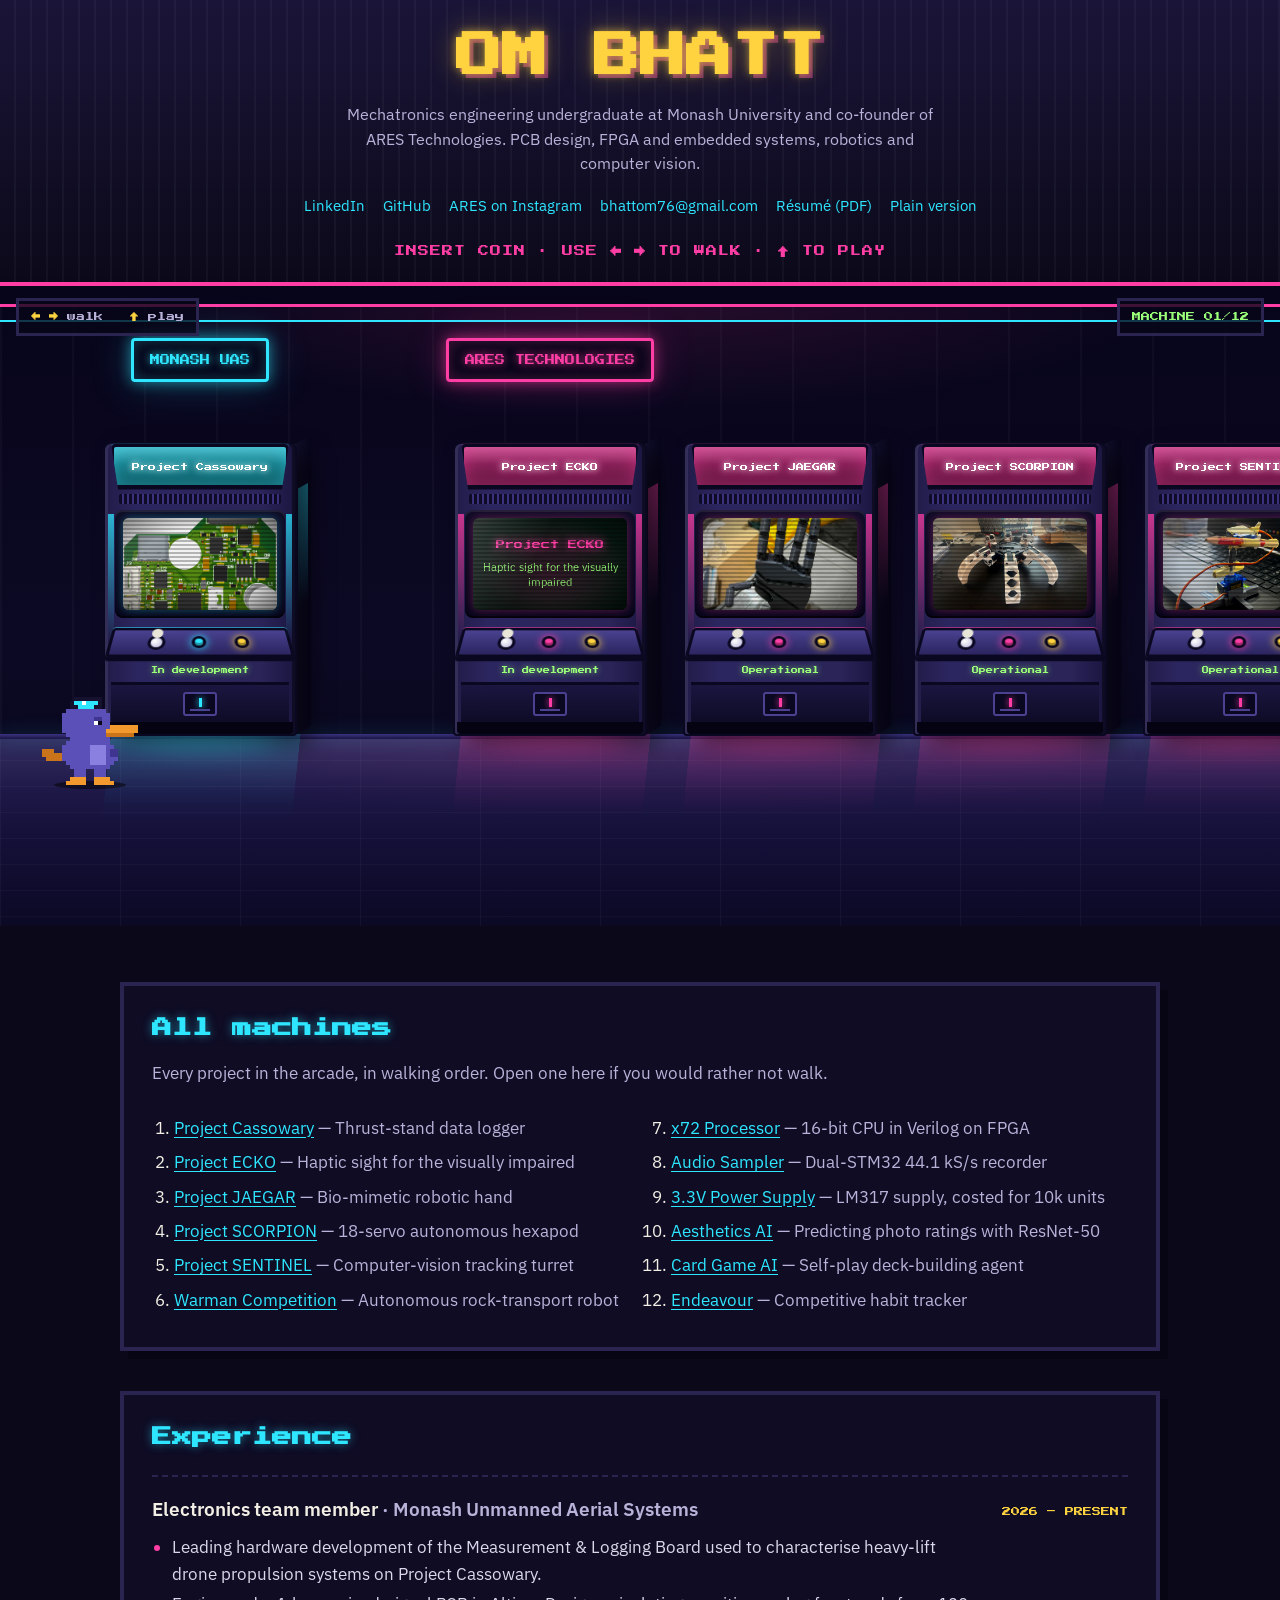
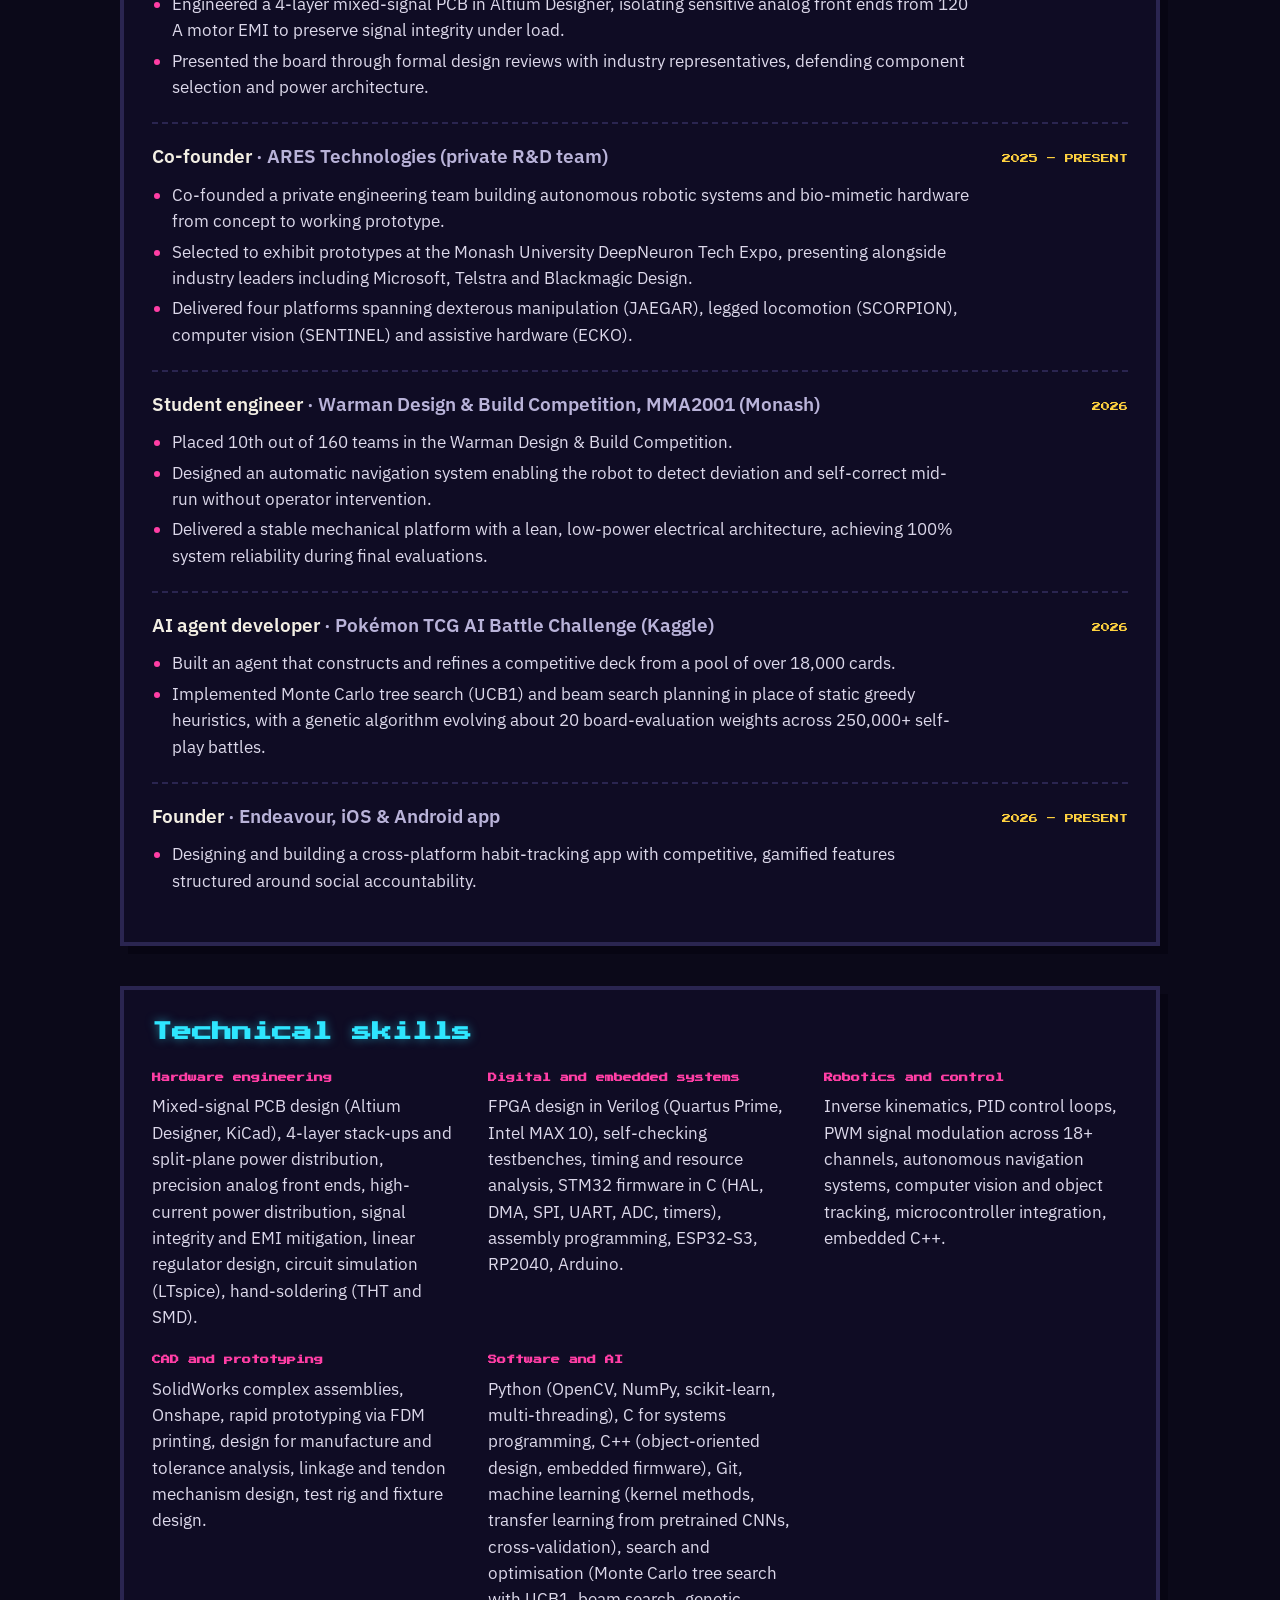
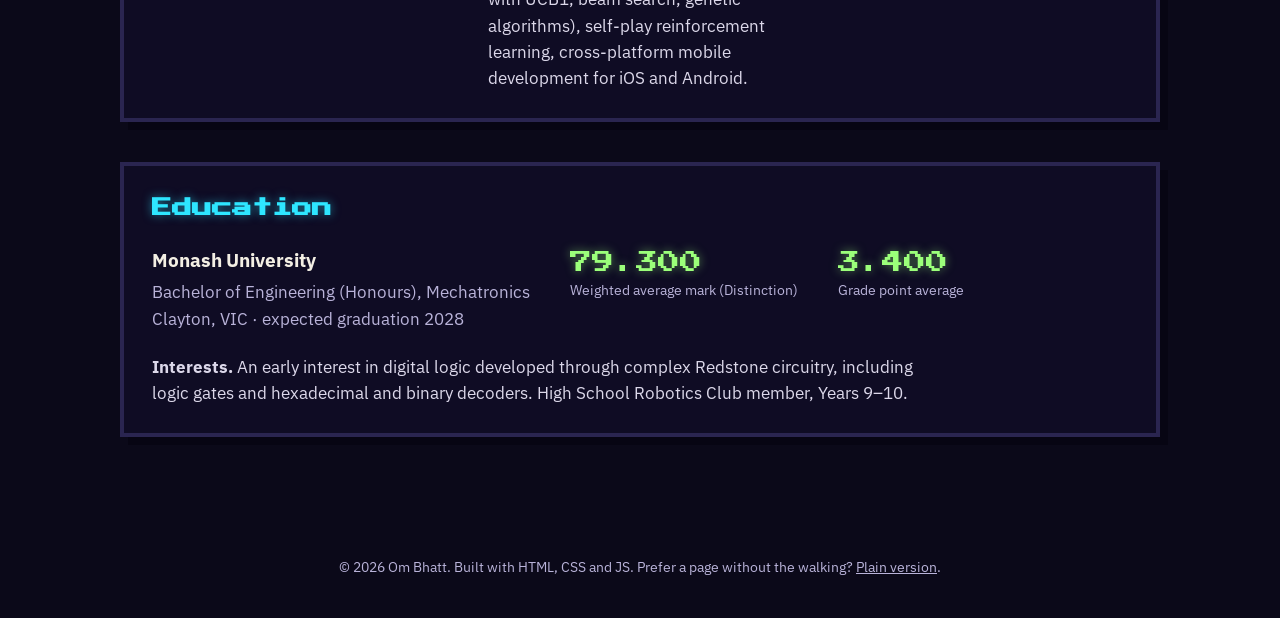
==== commit a9a8cf14: "Revert the 3D room; back to the 2D arcade (59a36c6) Co-Authored-By: Claude Fable 5.1 <noreply@anthro" ====
--- a/index.html
+++ b/index.html
@@ -59,209 +59,216 @@
 @keyframes blink{50%{opacity:0}}
 @media (prefers-reduced-motion:reduce){.insert-coin{animation:none}}
 
-/* ---------- the arcade: a CSS-3D room ---------- */
-.topbar{display:flex;flex-wrap:wrap;justify-content:center;gap:8px 22px;padding:12px 16px;background:#07051a;border-bottom:2px solid #1d1740;font-size:14px}
-.topbar a{color:var(--ink-dim);text-decoration:none}
-.topbar a:hover{color:var(--neon-cyan)}
+/* ---------- the arcade scene ---------- */
 .arcade{
-  position:relative;height:min(80vh,700px);min-height:500px;overflow:hidden;background:#07051a;
-  perspective:1100px;perspective-origin:50% 42%;
+  position:relative;height:min(76vh,640px);min-height:460px;overflow:hidden;
+  background:
+    linear-gradient(180deg,#07051a 0%,#0c0924 56%,#0a0820 70%,#16123a 70.2%,#0d0a26 100%);
   user-select:none;-webkit-user-select:none;touch-action:pan-y;
 }
 .arcade:focus{outline:none}
 .arcade:focus-visible{box-shadow:inset 0 0 0 3px rgba(255,210,63,.55)}
-.room{position:absolute;left:0;top:0;width:100%;height:100%;transform-style:preserve-3d;will-change:transform}
-.room.sky{pointer-events:none}
-.room > *{transform-style:preserve-3d}
-/* planes */
-.plane{position:absolute;left:0;top:0;transform-origin:50% 0;pointer-events:none}
-.wall{
-  height:var(--floorY);transform:translateZ(calc(-1 * var(--depth)));
+/* ceiling neon tubes */
+.arcade::before{
+  content:"";position:absolute;left:0;right:0;top:0;height:70%;pointer-events:none;z-index:0;
   background:
-    repeating-linear-gradient(90deg,rgba(255,255,255,.03) 0 2px,transparent 2px 90px),
-    linear-gradient(180deg,#0a0822 0%,#100c2c 60%,#171245 100%);
-  box-shadow:inset 0 -40px 80px -30px rgba(46,230,255,.12);
-}
-.wall::after{content:"";position:absolute;left:0;right:0;bottom:0;height:6px;background:linear-gradient(180deg,#4a4290,#1d1740)}
-.ceil{
-  height:calc(var(--depth) + 720px);transform:translateZ(calc(-1 * var(--depth) - 20px)) rotateX(90deg);
+    linear-gradient(180deg,#07051a 0,#07051a 18px,var(--neon-pink) 18px,var(--neon-pink) 21px,transparent 21px),
+    linear-gradient(180deg,transparent 34px,var(--neon-cyan) 34px,var(--neon-cyan) 36px,transparent 36px),
+    repeating-linear-gradient(90deg,rgba(255,255,255,.028) 0 2px,transparent 2px 72px),
+    radial-gradient(ellipse 60% 40% at 50% 0%,rgba(255,62,165,.14),transparent 70%);
+}
+/* glossy floor: reflections, sheen and a faint perspective grid */
+.arcade::after{
+  content:"";position:absolute;left:0;right:0;bottom:0;height:30%;pointer-events:none;z-index:0;
   background:
-    repeating-linear-gradient(180deg,transparent 0 118px,var(--neon-pink) 118px 122px,transparent 122px 150px,var(--neon-cyan) 150px 153px,transparent 153px 240px),
-    repeating-linear-gradient(90deg,rgba(255,255,255,.025) 0 1px,transparent 1px 160px),
-    linear-gradient(180deg,#07051a,#0a0822);
-  box-shadow:0 0 60px rgba(255,62,165,.25);
-}
-.floor{
-  top:var(--floorY);height:calc(var(--depth) + 700px);transform:translateZ(calc(-1 * var(--depth))) rotateX(90deg);
-  background:
-    linear-gradient(180deg,rgba(255,255,255,.10),transparent 30%),
-    repeating-linear-gradient(90deg,rgba(46,230,255,.10) 0 2px,transparent 2px 120px),
-    repeating-linear-gradient(180deg,rgba(255,62,165,.10) 0 2px,transparent 2px 120px),
-    linear-gradient(180deg,#1f1a52,#0b0924 60%,#07051a);
-}
-.floor::before{content:"";position:absolute;left:0;right:0;top:0;height:120px;background:linear-gradient(180deg,rgba(46,230,255,.12),transparent)}
-/* things hung on the back wall */
-.onwall{position:absolute;transform:translateZ(calc(14px - var(--depth)));}
+    linear-gradient(180deg,rgba(255,255,255,.10),rgba(255,255,255,.02) 30%,transparent 55%),
+    radial-gradient(ellipse 70% 60% at 50% 0%,rgba(255,62,165,.10),transparent 70%),
+    repeating-linear-gradient(90deg,rgba(255,255,255,.035) 0 1px,transparent 1px 120px),
+    repeating-linear-gradient(180deg,rgba(255,255,255,.03) 0 1px,transparent 1px 26px),
+    linear-gradient(180deg,#1e1850,#0b0924);
+}
+.world{position:absolute;left:0;top:0;height:100%;will-change:transform;z-index:1}
+.wall-line{position:absolute;left:0;right:0;top:70%;height:5px;background:linear-gradient(180deg,#3b3380,#1a1545);box-shadow:0 0 18px rgba(46,230,255,.25)}
 .zone-sign{
-  top:38px;transform:translateZ(calc(14px - var(--depth))) translateX(-50%);
-  font-family:var(--display);font-size:11px;line-height:1.8;text-align:center;
-  color:var(--neon-cyan);padding:12px 18px;border:3px solid var(--neon-cyan);border-radius:4px;
+  position:absolute;top:52px;transform:translateX(-50%);
+  font-family:var(--display);font-size:10px;line-height:1.8;text-align:center;
+  color:var(--neon-cyan);padding:10px 16px;border:3px solid var(--neon-cyan);border-radius:4px;
   box-shadow:0 0 14px rgba(46,230,255,.55),inset 0 0 14px rgba(46,230,255,.25),0 0 40px rgba(46,230,255,.25);
-  text-shadow:0 0 8px rgba(46,230,255,.9);background:rgba(8,6,24,.85);white-space:nowrap;
+  text-shadow:0 0 8px rgba(46,230,255,.9);
+  background:rgba(8,6,24,.85);white-space:nowrap;
 }
 .zone-sign.pink{color:var(--neon-pink);border-color:var(--neon-pink);box-shadow:0 0 14px rgba(255,62,165,.55),inset 0 0 14px rgba(255,62,165,.25),0 0 40px rgba(255,62,165,.25);text-shadow:0 0 8px rgba(255,62,165,.9)}
 .zone-sign.yellow{color:var(--neon-yellow);border-color:var(--neon-yellow);box-shadow:0 0 14px rgba(255,210,63,.55),inset 0 0 14px rgba(255,210,63,.25),0 0 40px rgba(255,210,63,.25);text-shadow:0 0 8px rgba(255,210,63,.9)}
-.poster{
-  top:120px;width:170px;padding:8px;background:#15112f;border:3px solid #3b3380;box-shadow:6px 6px 0 #050312,0 0 24px rgba(0,0,0,.6);
-  transform:translateZ(calc(14px - var(--depth))) translateX(-50%) rotate(var(--tilt,0deg));
-}
-.poster img{display:block;width:100%;height:110px;object-fit:cover;filter:saturate(1.2)}
-.poster span{display:block;font-family:var(--display);font-size:7px;line-height:1.6;color:var(--ink-dim);margin-top:6px;text-align:center}
-.scores{
-  top:70px;width:250px;padding:14px 16px;background:#040310;border:4px solid #3b3380;border-radius:6px;
-  box-shadow:0 0 0 3px #050312,0 0 30px rgba(155,255,122,.25),inset 0 0 30px rgba(155,255,122,.08);
-  transform:translateZ(calc(14px - var(--depth))) translateX(-50%);
-  font-family:var(--display);font-size:8px;line-height:2.2;color:var(--crt-green);text-shadow:0 0 6px rgba(155,255,122,.8);
-}
-.scores b{display:block;color:var(--neon-yellow);font-weight:400;font-size:10px;margin-bottom:6px;text-shadow:0 0 8px rgba(255,210,63,.8)}
-.scores div{display:flex;justify-content:space-between;gap:12px;border-top:1px dotted #2a2550}
-/* hero sign at the start of the corridor */
-.hero{top:40px;width:640px;transform:translateZ(calc(14px - var(--depth)))}
-.hero .name{
-  font-family:var(--display);font-size:54px;line-height:1.1;color:var(--neon-yellow);margin:0 0 14px;letter-spacing:2px;
-  text-shadow:0 0 10px rgba(255,210,63,.7),0 0 40px rgba(255,210,63,.35),
-    2px 2px 0 #9c7a12,4px 4px 0 #8a6a0e,6px 6px 0 #78590b,8px 8px 0 #664908,10px 10px 0 #543a06,12px 12px 0 #3c2904,14px 14px 10px rgba(0,0,0,.6);
-}
-.hero .tag{font-family:var(--display);font-size:9px;line-height:1.9;color:var(--neon-cyan);text-shadow:0 0 8px rgba(46,230,255,.8);margin:0 0 10px}
-.hero .sub{margin:0 0 16px;color:var(--ink-dim);font-size:16px;max-width:52ch}
-.keys{display:flex;flex-wrap:wrap;gap:10px}
-.keys a,.keys span{
-  display:inline-block;font-family:var(--display);font-size:8px;line-height:1.5;color:#0b0919;text-decoration:none;
-  background:#e8e4d8;border:2px solid #0b0919;border-radius:4px;padding:9px 12px;box-shadow:0 5px 0 #8f8a7c,0 7px 0 #0b0919;
-}
-.keys a:hover{transform:translateY(2px);box-shadow:0 3px 0 #8f8a7c,0 5px 0 #0b0919}
-.keys a.hot{background:var(--neon-pink);color:#fff;box-shadow:0 5px 0 #9c1f66,0 7px 0 #0b0919}
-.hint-keys{position:absolute;top:calc(var(--floorY) + 8px);display:flex;align-items:center;gap:8px;transform:translateZ(calc(80px - var(--depth))) rotateX(60deg);transform-origin:50% 0}
-.hint-keys span{font-family:var(--display);font-size:9px;color:#0b0919;background:#e8e4d8;border:2px solid #0b0919;border-radius:4px;padding:9px 11px;box-shadow:0 5px 0 #8f8a7c,0 7px 0 #0b0919}
-.hint-keys i{font-family:var(--display);font-style:normal;font-size:8px;color:var(--ink-dim)}
-
-/* ---------- cabinet: a box standing against the wall ---------- */
+
+/* ---------- cabinet ---------- */
 .cab{
-  position:absolute;bottom:calc(100% - var(--floorY));width:190px;margin-left:-95px;
-  transform:translateZ(calc(var(--cabd) - var(--depth)));transform-style:preserve-3d;
-  background:none;border:0;padding:0;color:inherit;font:inherit;text-align:left;cursor:pointer;
-  --g:var(--glow);--cabd:90px;
+  position:absolute;bottom:30%;transform:translateX(-50%);width:190px;
+  background:none;border:0;padding:0;margin:0;color:inherit;font:inherit;text-align:left;cursor:pointer;
+  --g:var(--glow);
 }
 .cab-body{
   position:relative;z-index:1;
   background:linear-gradient(90deg,#211c48 0%,#2c2660 18%,#2a2458 82%,#1a1640 100%);
   border-radius:6px 6px 2px 2px;
-  box-shadow:inset 3px 0 0 rgba(255,255,255,.08),inset -3px 0 0 rgba(0,0,0,.45),0 0 0 2px #0a0820;
-  transition:box-shadow .18s ease;
-}
-.cab-body::before,.cab-body::after{content:"";position:absolute;top:70px;bottom:40px;width:6px;pointer-events:none;background:linear-gradient(180deg,var(--g),transparent 70%);opacity:.75}
+  box-shadow:
+    inset 3px 0 0 rgba(255,255,255,.08),inset -3px 0 0 rgba(0,0,0,.45),
+    0 0 0 2px #0a0820,14px 10px 24px rgba(0,0,0,.6);
+  transition:transform .18s ease,box-shadow .18s ease;
+}
+/* side art stripes in the cabinet's colour */
+.cab-body::before,.cab-body::after{
+  content:"";position:absolute;top:70px;bottom:40px;width:6px;pointer-events:none;
+  background:linear-gradient(180deg,var(--g),transparent 70%);opacity:.75;
+}
 .cab-body::before{left:3px}.cab-body::after{right:3px}
-.face{position:absolute;pointer-events:none;backface-visibility:hidden}
-.face.l,.face.r{top:0;bottom:0;width:var(--cabd);background:linear-gradient(90deg,#0b0922,#191540 60%,#120f2e);box-shadow:inset 0 0 0 2px #0a0820}
-.face.l{left:0;transform-origin:left center;transform:rotateY(90deg)}
-.face.r{right:0;transform-origin:right center;transform:rotateY(-90deg)}
-.face.l::before,.face.r::before{content:"";position:absolute;left:14%;right:14%;top:18%;height:46%;background:linear-gradient(180deg,var(--g),transparent);opacity:.55;border-radius:3px}
-.face.t{left:0;right:0;top:0;height:var(--cabd);background:linear-gradient(180deg,#2d2763,#1a1640);transform-origin:center top;transform:rotateX(-90deg);box-shadow:inset 0 0 0 2px #0a0820}
 .cab-marquee{
   position:relative;margin:0 6px;padding:12px 8px 10px;min-height:46px;
   display:flex;align-items:center;justify-content:center;text-align:center;
   font-family:var(--display);font-size:8px;line-height:1.5;color:#fff;
-  background:linear-gradient(180deg,rgba(255,255,255,.22),transparent 45%),linear-gradient(180deg,color-mix(in srgb,var(--g) 70%,#000),color-mix(in srgb,var(--g) 35%,#000));
+  background:
+    linear-gradient(180deg,rgba(255,255,255,.22),transparent 45%),
+    linear-gradient(180deg,color-mix(in srgb,var(--g) 70%,#000) ,color-mix(in srgb,var(--g) 35%,#000));
   border:3px solid #0a0820;border-bottom-width:5px;border-radius:5px 5px 0 0;
   box-shadow:0 0 14px color-mix(in srgb,var(--g) 60%,transparent),inset 0 0 18px color-mix(in srgb,var(--g) 45%,transparent);
-  text-shadow:0 0 6px #fff,0 0 12px var(--g);clip-path:polygon(0 0,100% 0,96% 100%,4% 100%);
-}
-.cab.yellow .cab-marquee{border-radius:22px 22px 0 0;clip-path:none}
+  text-shadow:0 0 6px #fff,0 0 12px var(--g);
+  clip-path:polygon(0 0,100% 0,96% 100%,4% 100%);
+}
 .cab-grille{height:10px;margin:4px 14px 0;background:repeating-linear-gradient(90deg,#0a0820 0 3px,#3b3380 3px 5px);border-radius:2px;opacity:.9}
-.cab-bezel{position:relative;margin:6px 10px 0;padding:8px;background:linear-gradient(180deg,#0f0c26,#07051a);border-radius:8px;box-shadow:inset 0 2px 0 rgba(255,255,255,.08),inset 0 -2px 0 rgba(0,0,0,.6)}
-.cab-screen{position:relative;height:92px;background:var(--crt-bg);overflow:hidden;border-radius:6px;box-shadow:inset 0 0 16px rgba(0,0,0,.9),0 0 10px color-mix(in srgb,var(--g) 35%,transparent)}
+.cab-bezel{
+  position:relative;margin:6px 10px 0;padding:8px;background:linear-gradient(180deg,#0f0c26,#07051a);
+  border-radius:8px;box-shadow:inset 0 2px 0 rgba(255,255,255,.08),inset 0 -2px 0 rgba(0,0,0,.6);
+}
+.cab-screen{
+  position:relative;height:92px;background:var(--crt-bg);overflow:hidden;border-radius:6px;
+  box-shadow:inset 0 0 16px rgba(0,0,0,.9),0 0 10px color-mix(in srgb,var(--g) 35%,transparent);
+}
 .cab-screen img{width:100%;height:100%;object-fit:cover;display:block;filter:saturate(1.25) contrast(1.1) brightness(.95)}
-.cab-screen .title-card{height:100%;display:flex;flex-direction:column;justify-content:center;align-items:center;gap:8px;padding:8px;font-family:var(--display);font-size:9px;line-height:1.6;text-align:center;color:var(--g);text-shadow:0 0 8px var(--g);background:radial-gradient(ellipse at 50% 60%,color-mix(in srgb,var(--g) 18%,#06120e),#061a12 75%)}
+.cab-screen .title-card{
+  height:100%;display:flex;flex-direction:column;justify-content:center;align-items:center;gap:8px;padding:8px;
+  font-family:var(--display);font-size:9px;line-height:1.6;text-align:center;color:var(--g);
+  text-shadow:0 0 8px var(--g);
+  background:radial-gradient(ellipse at 50% 60%,color-mix(in srgb,var(--g) 18%,#06120e),#061a12 75%);
+}
 .cab-screen .title-card small{font-family:var(--body);font-size:11px;color:var(--crt-green);line-height:1.3;text-shadow:none}
-.cab-screen::before{content:"";position:absolute;inset:0;pointer-events:none;z-index:2;background:linear-gradient(115deg,rgba(255,255,255,.22) 0%,rgba(255,255,255,.06) 28%,transparent 42%),radial-gradient(ellipse at center,transparent 55%,rgba(0,0,0,.55) 100%)}
-.cab-screen::after{content:"";position:absolute;inset:0;pointer-events:none;z-index:2;background:repeating-linear-gradient(0deg,rgba(0,0,0,.26) 0 2px,transparent 2px 4px)}
-.cab-panel{position:relative;margin:10px 8px 0;height:34px;background:linear-gradient(180deg,#4a4290,#2b2560);border:3px solid #0a0820;border-radius:4px;transform:perspective(240px) rotateX(38deg);transform-origin:50% 0;display:flex;align-items:center;justify-content:space-evenly;padding:0 10px;box-shadow:0 4px 0 #0a0820,0 -1px 0 color-mix(in srgb,var(--g) 60%,transparent)}
+/* scanlines, vignette and glass glare */
+.cab-screen::before{
+  content:"";position:absolute;inset:0;pointer-events:none;z-index:2;
+  background:
+    linear-gradient(115deg,rgba(255,255,255,.22) 0%,rgba(255,255,255,.06) 28%,transparent 42%),
+    radial-gradient(ellipse at center,transparent 55%,rgba(0,0,0,.55) 100%);
+}
+.cab-screen::after{
+  content:"";position:absolute;inset:0;pointer-events:none;z-index:2;
+  background:repeating-linear-gradient(0deg,rgba(0,0,0,.26) 0 2px,transparent 2px 4px);
+}
+.cab-panel{
+  position:relative;margin:10px 8px 0;height:34px;
+  background:linear-gradient(180deg,#4a4290,#2b2560);border:3px solid #0a0820;border-radius:4px;
+  transform:perspective(240px) rotateX(38deg);transform-origin:50% 0;
+  display:flex;align-items:center;justify-content:space-evenly;padding:0 10px;
+  box-shadow:0 4px 0 #0a0820,0 -1px 0 color-mix(in srgb,var(--g) 60%,transparent);
+}
 .stick{width:11px;height:11px;border-radius:50%;background:radial-gradient(circle at 35% 35%,#fff,#b9b3d9);box-shadow:0 -11px 0 0 #e8e4d8,0 0 0 3px #0a0820}
 .btn-a,.btn-b{width:14px;height:14px;border-radius:50%;border:3px solid #0a0820;box-shadow:inset 0 -3px 0 rgba(0,0,0,.35),0 0 8px currentColor}
-.btn-a{background:var(--g);color:var(--g)}.btn-b{background:var(--neon-yellow);color:var(--neon-yellow)}
-.cab-status{font-family:var(--display);font-size:7px;line-height:1.5;text-align:center;color:var(--crt-green);padding:4px 8px 6px;text-shadow:0 0 6px rgba(155,255,122,.7)}
-.cab-kick{position:relative;height:40px;margin:0 6px;border-top:3px solid #0a0820;background:linear-gradient(180deg,#1a1640,#0e0b26)}
-.coin-door{position:absolute;left:50%;top:7px;transform:translateX(-50%);width:34px;height:24px;border:2px solid #4a4290;border-radius:3px;background:#0a0820}
+.btn-a{background:var(--g);color:var(--g)}
+.btn-b{background:var(--neon-yellow);color:var(--neon-yellow)}
+.cab-status{
+  font-family:var(--display);font-size:7px;line-height:1.5;text-align:center;color:var(--crt-green);
+  padding:4px 8px 6px;text-shadow:0 0 6px rgba(155,255,122,.7);
+}
+.cab-kick{
+  position:relative;height:40px;margin:0 6px;border-top:3px solid #0a0820;
+  background:linear-gradient(180deg,#1a1640,#0e0b26);
+}
+.coin-door{
+  position:absolute;left:50%;top:7px;transform:translateX(-50%);width:34px;height:24px;
+  border:2px solid #4a4290;border-radius:3px;background:#0a0820;
+}
 .coin-door::before{content:"";position:absolute;left:50%;top:4px;width:3px;height:9px;margin-left:-1px;background:var(--g);box-shadow:0 0 6px var(--g)}
 .coin-door::after{content:"";position:absolute;left:5px;right:5px;bottom:3px;height:2px;background:#4a4290}
 .cab-base{height:12px;margin:0 2px;background:#050312;border-radius:0 0 4px 4px}
-.cab-glow{position:absolute;left:6%;right:6%;bottom:-10px;height:26px;border-radius:50%;z-index:0;pointer-events:none;background:var(--g);filter:blur(14px);opacity:.55;transform:translateZ(-2px)}
-.cab-refl{position:absolute;left:8%;right:8%;top:100%;height:110px;pointer-events:none;background:linear-gradient(180deg,color-mix(in srgb,var(--g) 30%,transparent),transparent 85%);transform-origin:center top;transform:rotateX(90deg);opacity:.9}
-
-/* cocktail-table cabinet for the software projects */
-.cab.cocktail{width:200px;margin-left:-100px;--cabd:120px}
-.cab.cocktail .cab-body{border-radius:4px}
-.cab.cocktail .cab-top{
-  position:absolute;left:0;right:0;top:0;height:var(--cabd);transform-origin:center top;transform:rotateX(-118deg);
-  background:#15112f;border:3px solid #0a0820;border-radius:4px;padding:8px 10px;
-  box-shadow:inset 0 0 0 2px #3b3380,0 0 14px color-mix(in srgb,var(--g) 45%,transparent);
-}
-.cab.cocktail .cab-top .cab-screen{height:100%;transform:scaleY(-1)}
-.cab.cocktail .cab-body::before,.cab.cocktail .cab-body::after{top:14px;bottom:14px}
-.cab.cocktail .cab-label{font-family:var(--display);font-size:8px;line-height:1.5;color:#fff;text-align:center;padding:14px 10px 6px;text-shadow:0 0 8px var(--g)}
-.cab.cocktail .cab-side-btn{display:flex;justify-content:center;gap:10px;padding:4px 0 10px}
-
-.cab.near .cab-body{box-shadow:inset 3px 0 0 rgba(255,255,255,.08),inset -3px 0 0 rgba(0,0,0,.45),0 0 0 2px #0a0820,0 0 34px var(--g),0 0 80px color-mix(in srgb,var(--g) 60%,transparent)}
-.cab.near .cab-glow{opacity:1;filter:blur(18px)}
-.cab.near .cab-screen img,.cab.near .cab-screen .title-card{filter:brightness(.35) blur(1px)}
-
-/* preview bubble: pops out of the machine toward you */
+.cab-side{
+  position:absolute;top:0;bottom:0;right:-16px;width:16px;z-index:0;pointer-events:none;
+  background:linear-gradient(90deg,#120f2e,#07051a);
+  transform:skewY(-28deg);transform-origin:0 100%;
+  border-radius:0 4px 4px 0;
+  box-shadow:inset 1px 0 0 rgba(255,255,255,.06);
+}
+.cab-side::before{content:"";position:absolute;left:3px;right:3px;top:16%;height:40%;background:linear-gradient(180deg,var(--g),transparent);opacity:.5}
+/* LED underglow + floor reflection */
+.cab-glow{
+  position:absolute;left:8%;right:8%;bottom:-12px;height:22px;border-radius:50%;z-index:0;pointer-events:none;
+  background:var(--g);filter:blur(12px);opacity:.55;
+}
+.cab-refl{
+  position:absolute;left:0;right:0;top:100%;height:110px;z-index:0;pointer-events:none;
+  background:linear-gradient(180deg,color-mix(in srgb,var(--g) 32%,transparent),transparent 85%);
+  -webkit-mask-image:linear-gradient(180deg,#000,transparent);mask-image:linear-gradient(180deg,#000,transparent);
+  transform:skewX(-6deg);opacity:.8;
+}
+
+.cab.near .cab-body{transform:translateY(-6px);box-shadow:inset 3px 0 0 rgba(255,255,255,.08),inset -3px 0 0 rgba(0,0,0,.45),0 0 0 2px #0a0820,14px 16px 24px rgba(0,0,0,.6),0 0 34px var(--g),0 0 80px color-mix(in srgb,var(--g) 60%,transparent)}
+.cab.near .cab-glow{opacity:1;filter:blur(16px)}
+.cab:hover .cab-body{transform:translateY(-3px)}
+
+/* preview bubble that pops up when you walk up to a machine */
 .bubble{
-  position:absolute;left:50%;bottom:52%;transform:translateX(-50%) translateZ(10px) scale(.6);transform-origin:50% 100%;
+  position:absolute;left:50%;bottom:52%;transform:translateX(-50%) translateY(10px) scale(.6);transform-origin:50% 100%;
   width:300px;padding:10px;border-radius:8px;cursor:default;
   background:#0f0c24;border:3px solid var(--g);
   box-shadow:0 0 0 3px #050312,0 0 24px color-mix(in srgb,var(--g) 60%,transparent),10px 10px 0 #050312;
-  opacity:0;visibility:hidden;pointer-events:none;transition:opacity .16s ease,transform .18s ease,visibility .18s;
+  opacity:0;visibility:hidden;pointer-events:none;transition:opacity .16s ease,transform .16s ease,visibility .16s;
   text-align:left;z-index:5;
 }
-.bubble::after{content:"";position:absolute;left:50%;top:100%;margin-left:-9px;border:9px solid transparent;border-top-color:var(--g)}
-.cab.near .bubble{opacity:1;visibility:visible;pointer-events:auto;transform:translateX(-50%) translateZ(120px) scale(1)}
-.cab.cocktail .bubble{bottom:100%}
+.bubble::after{
+  content:"";position:absolute;left:50%;top:100%;margin-left:-9px;border:9px solid transparent;border-top-color:var(--g);
+}
+.cab.near .bubble{opacity:1;visibility:visible;pointer-events:auto;transform:translateX(-50%) translateY(0) scale(1)}
+.cab.near .cab-screen img,.cab.near .cab-screen .title-card{filter:brightness(.35) blur(1px)}
 .bubble img{width:100%;height:120px;object-fit:cover;display:block;border-radius:4px;border:2px solid #2a2550;background:#000}
 .bubble .b-card{height:120px;display:flex;align-items:center;justify-content:center;border-radius:4px;border:2px solid #2a2550;font-family:var(--display);font-size:10px;color:var(--g);text-shadow:0 0 8px var(--g);background:radial-gradient(ellipse at 50% 60%,color-mix(in srgb,var(--g) 18%,#06120e),#061a12 75%)}
 .bubble h3{font-family:var(--display);font-size:9px;line-height:1.6;color:#fff;margin:10px 0 4px}
 .bubble p{font-family:var(--body);font-size:13.5px;line-height:1.4;color:var(--ink-dim);margin:0 0 10px}
-.bubble .play{display:flex;align-items:center;justify-content:center;gap:8px;width:100%;font-family:var(--display);font-size:9px;color:#0a0820;background:var(--neon-yellow);border:3px solid #0a0820;padding:10px;cursor:pointer;box-shadow:3px 3px 0 #050312}
+.bubble .play{
+  display:flex;align-items:center;justify-content:center;gap:8px;width:100%;
+  font-family:var(--display);font-size:9px;color:#0a0820;background:var(--neon-yellow);
+  border:3px solid #0a0820;padding:10px;cursor:pointer;box-shadow:3px 3px 0 #050312;
+}
 .bubble .play:hover{background:#fff}
 .bubble .play:active{transform:translate(2px,2px);box-shadow:1px 1px 0 #050312}
-@media (prefers-reduced-motion:reduce){.cab-body,.bubble,.room{transition:none}}
-
-/* player sprite: stands at the front of the room */
-.player{--px:4px;position:absolute;top:calc(var(--floorY) - 2px);z-index:2;width:calc(24 * var(--px));height:calc(23 * var(--px));margin-top:calc(-23 * var(--px));transform:translateX(-50%) translateZ(150px);pointer-events:none;will-change:left}
+@media (prefers-reduced-motion:reduce){.cab-body,.bubble{transition:none}}
+
+/* player sprite */
+.player{--px:4px;position:absolute;bottom:22%;z-index:2;width:calc(24 * var(--px));height:calc(23 * var(--px));transform:translateX(-50%);pointer-events:none;will-change:transform,left}
 .player .sprite{position:absolute;left:0;top:0;width:var(--px);height:var(--px);background:transparent}
 .player.flip .sprite{transform:scaleX(-1);transform-origin:calc(12 * var(--px)) 0}
-.player .shadow{position:absolute;left:12%;right:12%;bottom:0;height:6px;border-radius:50%;background:rgba(0,0,0,.5)}
-
-/* HUD / controls (2D, over the room) */
-.hud{position:absolute;left:0;right:0;top:12px;display:flex;justify-content:space-between;align-items:flex-start;z-index:3;padding:0 16px;pointer-events:none;font-family:var(--display);font-size:9px;line-height:1.7;color:var(--ink-dim)}
+.player .shadow{position:absolute;left:12%;right:12%;bottom:-4px;height:8px;border-radius:50%;background:rgba(0,0,0,.5)}
+
+/* HUD / controls */
+.hud{
+  position:absolute;left:0;right:0;top:12px;display:flex;justify-content:space-between;align-items:flex-start;z-index:3;
+  padding:0 16px;pointer-events:none;font-family:var(--display);font-size:9px;line-height:1.7;color:var(--ink-dim);
+}
 .hud .hint{background:rgba(8,6,24,.78);border:3px solid #2a2550;padding:8px 12px;max-width:min(360px,60vw)}
 .hud .hint b{color:var(--neon-yellow);font-weight:400}
 .hud .counter{background:rgba(8,6,24,.78);border:3px solid #2a2550;padding:8px 12px;color:var(--crt-green);white-space:nowrap}
-.pad{position:absolute;left:0;right:0;bottom:14px;display:flex;justify-content:space-between;align-items:flex-end;padding:0 16px;z-index:3}
+.pad{
+  position:absolute;left:0;right:0;bottom:14px;display:flex;justify-content:space-between;align-items:flex-end;padding:0 16px;z-index:3;
+}
 .pad .group{display:flex;gap:10px}
-.pad button{width:62px;height:62px;border-radius:50%;border:4px solid #0b0919;font-family:var(--display);font-size:14px;color:#0b0919;background:#e8e4d8;box-shadow:0 6px 0 #0b0919;cursor:pointer;touch-action:none}
+.pad button{
+  width:62px;height:62px;border-radius:50%;border:4px solid #0b0919;font-family:var(--display);font-size:14px;color:#0b0919;
+  background:#e8e4d8;box-shadow:0 6px 0 #0b0919;cursor:pointer;touch-action:none;
+}
 .pad button.go{background:var(--neon-pink);color:#fff;width:72px;height:72px;font-size:11px}
 .pad button:active{transform:translateY(4px);box-shadow:0 2px 0 #0b0919}
 @media (hover:hover) and (pointer:fine){.pad{display:none}}
 @media (max-width:640px){
   .hud{justify-content:flex-end}.hud .hint{display:none}
-  .arcade{height:min(74vh,600px);perspective:800px}
-  .hero{width:min(560px,90vw)}.hero .name{font-size:34px}.hero .sub{font-size:14px}
-  .zone-sign{top:30px;font-size:8px;padding:8px 10px}
-  .cab{width:170px;margin-left:-85px}
+  .arcade{height:min(72vh,560px)}
+  .zone-sign{top:48px;font-size:8px;padding:8px 10px}
+  .cab{width:170px}
   .bubble{width:min(280px,calc(100vw - 40px))}
-  .poster{width:130px}.poster img{height:84px}
-  .scores{width:210px;font-size:7px}
 }
 
 /* ---------- lobby (everything below the scene) ---------- */
@@ -344,34 +351,23 @@
 </head>
 <body>
 
-<nav class="topbar" aria-label="Contact and profiles">
-  <a href="https://linkedin.com/in/ombhatt15/">LinkedIn</a>
-  <a href="https://github.com/OmBhatt15">GitHub</a>
-  <a href="https://www.instagram.com/ares_technologies/reels/">ARES on Instagram</a>
-  <a href="mailto:bhattom76@gmail.com">bhattom76@gmail.com</a>
-  <a href="Om_Bhatt_Resume.pdf">Résumé (PDF)</a>
-  <a href="#projects">All projects</a>
-  <a href="classic.html">Plain version</a>
-</nav>
+<header class="marquee">
+  <h1>OM BHATT</h1>
+  <p class="sub">Mechatronics engineering undergraduate at Monash University and co-founder of ARES Technologies. PCB design, FPGA and embedded systems, robotics and computer vision.</p>
+  <nav class="links" aria-label="Contact and profiles">
+    <a href="https://linkedin.com/in/ombhatt15/">LinkedIn</a>
+    <a href="https://github.com/OmBhatt15">GitHub</a>
+    <a href="https://www.instagram.com/ares_technologies/reels/">ARES on Instagram</a>
+    <a href="mailto:bhattom76@gmail.com">bhattom76@gmail.com</a>
+    <a href="Om_Bhatt_Resume.pdf">Résumé (PDF)</a>
+    <a href="classic.html">Plain version</a>
+  </nav>
+  <p class="insert-coin" aria-hidden="true">INSERT COIN · USE ← → TO WALK · ↑ TO PLAY</p>
+</header>
 
 <section class="arcade" id="arcade" tabindex="0" aria-label="Project arcade. Use the left and right arrow keys to walk, and the up arrow or Enter to open the machine in front of you. Every project is also listed further down the page.">
-  <div class="room sky" id="sky"><div class="plane ceil"></div></div>
-  <div class="room" id="world">
-    <div class="plane wall" id="wall"></div>
-    <div class="plane floor"></div>
-
-    <div class="onwall hero" id="hero">
-      <h1 class="name">OM BHATT</h1>
-      <p class="tag">MECHATRONICS @ MONASH · CO-FOUNDER, ARES TECHNOLOGIES</p>
-      <p class="sub">PCB design, FPGA and embedded systems, robotics and computer vision. Walk right to see what I've built.</p>
-      <div class="keys">
-        <a class="hot" href="Om_Bhatt_Resume.pdf">RÉSUMÉ</a>
-        <a href="https://linkedin.com/in/ombhatt15/">LINKEDIN</a>
-        <a href="https://github.com/OmBhatt15">GITHUB</a>
-        <a href="mailto:bhattom76@gmail.com">EMAIL</a>
-      </div>
-    </div>
-
+  <div class="world" id="world">
+    <div class="wall-line"></div>
     <div id="signs"></div>
     <div id="cabs"></div>
     <div class="player" id="player" aria-hidden="true"><div class="shadow"></div><div class="sprite" id="sprite"></div></div>
@@ -755,7 +751,7 @@
     monash:{label:'MONASH COURSEWORK',cls:'yellow'},
     software:{label:'SOFTWARE & AI',cls:''}
   };
-  const SPACING = 250, START = 900, ZONE_GAP = 420, DEPTH = 280;
+  const SPACING = 230, START = 200, ZONE_GAP = 120;
   const world = document.getElementById('world');
   const cabsEl = document.getElementById('cabs');
   const signsEl = document.getElementById('signs');
@@ -764,63 +760,27 @@
   const sprite = document.getElementById('sprite');
   const counter = document.getElementById('counter');
   const list = document.getElementById('projectList');
-  arcade.style.setProperty('--depth', DEPTH + 'px');
-  function setFloor(){ arcade.style.setProperty('--floorY', Math.round(arcade.clientHeight * 0.72) + 'px'); }
-  setFloor();
-  document.getElementById('hero').style.left = '120px';
-
-  // Wall dressing between the zones, so the walk has some scenery.
-  const decor = {
-    muas: [{type:'scores'}],
-    ares: [{type:'poster', img:'MUAS_Cassowary_Routing.png', cap:'CASSOWARY BOARD 1 · ALTIUM', tilt:-2}],
-    monash: [{type:'poster', img:'SCORPION V1 CAD.png', cap:'SCORPION V1 · SOLIDWORKS', tilt:2}],
-    software: [{type:'poster', img:'JAEGAR Hand V3.jpeg', cap:'JAEGAR HAND V3', tilt:-1.5}]
-  };
-  function addDecor(kind, at){
-    (decor[kind] || []).forEach(d => {
-      let el;
-      if (d.type === 'scores') {
-        el = document.createElement('div'); el.className = 'onwall scores';
-        el.innerHTML = `<b>HIGH SCORES</b><div><span>WAM</span><span>79.300</span></div><div><span>GPA</span><span>3.400</span></div><div><span>WARMAN</span><span>10 / 160</span></div><div><span>DEEPNEURON EXPO</span><span>EXHIBITED</span></div>`;
-      } else {
-        el = document.createElement('div'); el.className = 'onwall poster'; el.style.setProperty('--tilt', d.tilt + 'deg');
-        el.innerHTML = `<img src="${d.img}" alt="" loading="lazy"><span>${d.cap}</span>`;
-      }
-      el.style.left = at + 'px'; signsEl.appendChild(el);
-    });
-  }
 
   // Lay out cabinets left to right, with a sign at the start of each zone.
   const cabs = []; let x = START, lastZone = null;
   details.forEach((d, i) => {
     const z = d.dataset.zone;
     if (z !== lastZone) {
-      if (lastZone) { addDecor(lastZone, x + 85); x += ZONE_GAP; }
+      if (lastZone) x += ZONE_GAP;
       const s = document.createElement('div');
-      s.className = 'onwall zone-sign ' + zones[z].cls; s.textContent = zones[z].label; s.style.left = x + 'px';
+      s.className = 'zone-sign ' + zones[z].cls; s.textContent = zones[z].label; s.style.left = x + 'px';
       signsEl.appendChild(s); lastZone = z;
     }
-    const cocktail = z === 'software';
     const b = document.createElement('button');
-    b.type = 'button'; b.className = 'cab ' + zones[z].cls + (cocktail ? ' cocktail' : ''); b.style.left = x + 'px'; b.style.setProperty('--glow', d.dataset.glow);
+    b.type = 'button'; b.className = 'cab'; b.style.left = x + 'px'; b.style.setProperty('--glow', d.dataset.glow);
     b.setAttribute('aria-label', d.dataset.title + '. ' + d.dataset.blurb + '. Open details');
     const screen = d.dataset.img
       ? `<img src="${d.dataset.img}" alt="">`
       : `<div class="title-card">${d.dataset.title}<small>${d.dataset.blurb}</small></div>`;
     const bimg = d.dataset.img ? `<img src="${d.dataset.img}" alt="">` : `<div class="b-card">${d.dataset.title}</div>`;
-    const bubble = `<div class="bubble" role="group" aria-label="${d.dataset.title} preview">${bimg}
+    b.innerHTML = `<div class="bubble" role="group" aria-label="${d.dataset.title} preview">${bimg}
         <h3>${d.dataset.title}</h3><p>${d.dataset.blurb}. ${d.dataset.status}.</p>
-        <span class="play" data-play>PLAY ▶</span></div>`;
-    b.innerHTML = cocktail ? `${bubble}
-      <div class="cab-top"><div class="cab-screen">${screen}</div></div><div class="face l"></div><div class="face r"></div>
-      <div class="cab-body">
-        <div class="cab-label">${d.dataset.title}</div>
-        <div class="cab-side-btn"><div class="btn-a"></div><div class="btn-b"></div></div>
-        <div class="cab-status">${d.dataset.status}</div>
-        <div class="cab-kick"><div class="coin-door"></div></div>
-        <div class="cab-base"></div>
-      </div><div class="cab-glow"></div><div class="cab-refl"></div>` : `${bubble}
-      <div class="face l"></div><div class="face r"></div><div class="face t"></div>
+        <span class="play" data-play>PLAY ▶</span></div>
       <div class="cab-body">
         <div class="cab-marquee">${d.dataset.title}</div>
         <div class="cab-grille"></div>
@@ -829,7 +789,8 @@
         <div class="cab-status">${d.dataset.status}</div>
         <div class="cab-kick"><div class="coin-door"></div></div>
         <div class="cab-base"></div>
-      </div><div class="cab-glow"></div><div class="cab-refl"></div>`;
+      </div>
+      <div class="cab-side"></div><div class="cab-glow"></div><div class="cab-refl"></div>`;
     b.addEventListener('click', e => { if (e.target.closest('[data-play]') || nearIdx === i) open(i); else walkTo(i, true); });
     cabsEl.appendChild(b); cabs.push({x, el:b, d});
 
@@ -839,8 +800,7 @@
     list.appendChild(li);
     x += SPACING;
   });
-  const worldW = x + 300; world.style.width = worldW + 'px';
-  document.querySelectorAll('.plane').forEach(p => p.style.width = worldW + 'px');
+  const worldW = x + START; world.style.width = worldW + 'px';
 
   // --- player sprite: a 16x24 pixel map, drawn with one box-shadow ---
   // An original upright platypus in the arcade's own colours: purple body, orange bill, feet and tail, engineer's goggles up on the head.
@@ -875,17 +835,13 @@
   let frame = 0; sprite.style.boxShadow = shadows[0];
 
   // --- movement ---
-  let px_ = innerWidth < 640 ? 230 : 420, vx = 0, facing = 1, target = null, openAfter = false, nearIdx = -1, ftimer = 0;
+  let px_ = START - 110, vx = 0, facing = 1, target = null, openAfter = false, nearIdx = -1, ftimer = 0;
   const SPEED = 4.2, RANGE = 70;
   const keys = {};
-  let yaw = 0; const sky = document.getElementById('sky');
-  function camera(dir){
+  function camera(){
     const vw = arcade.clientWidth;
     const cam = Math.max(Math.min(0, -(px_ - vw/2)), -(worldW - vw));
-    const want = reduced ? 0 : (dir || 0) * -2.5;
-    yaw += (want - yaw) * 0.08;
-    world.style.transform = `translate3d(${cam}px,0,0)`; sky.style.transform = world.style.transform;
-    arcade.style.perspectiveOrigin = (50 + yaw * 1.2) + '% 42%';
+    world.style.transform = `translateX(${cam}px)`;
   }
   function updateNear(){
     let best = -1, bd = RANGE;
@@ -917,7 +873,7 @@
     sprite.style.boxShadow = shadows[frame];
     player.classList.toggle('flip', facing < 0);
     player.style.left = px_ + 'px';
-    camera(dir); updateNear();
+    camera(); updateNear();
     requestAnimationFrame(step);
   }
   function nearest(){ let b=0,bd=Infinity; cabs.forEach((c,i)=>{const d=Math.abs(c.x-px_); if(d<bd){bd=d;b=i;}}); return b; }
@@ -985,12 +941,12 @@
     target = Math.max(60, Math.min(worldW - 60, e.clientX - arcade.getBoundingClientRect().left - cam)); openAfter = false;
     arcade.focus({preventScroll:true});
   });
-  addEventListener('resize', () => { setFloor(); camera(0); });
+  addEventListener('resize', camera);
 
   // Deep link: /#x72 opens that machine.
   const h = location.hash.replace('#','');
   const idx = details.findIndex(d => d.id === 'd-' + h);
-  camera(0); updateNear(); requestAnimationFrame(step);
+  camera(); updateNear(); requestAnimationFrame(step);
   if (idx >= 0) { px_ = cabs[idx].x; open(idx); }
 })();
 </script>
